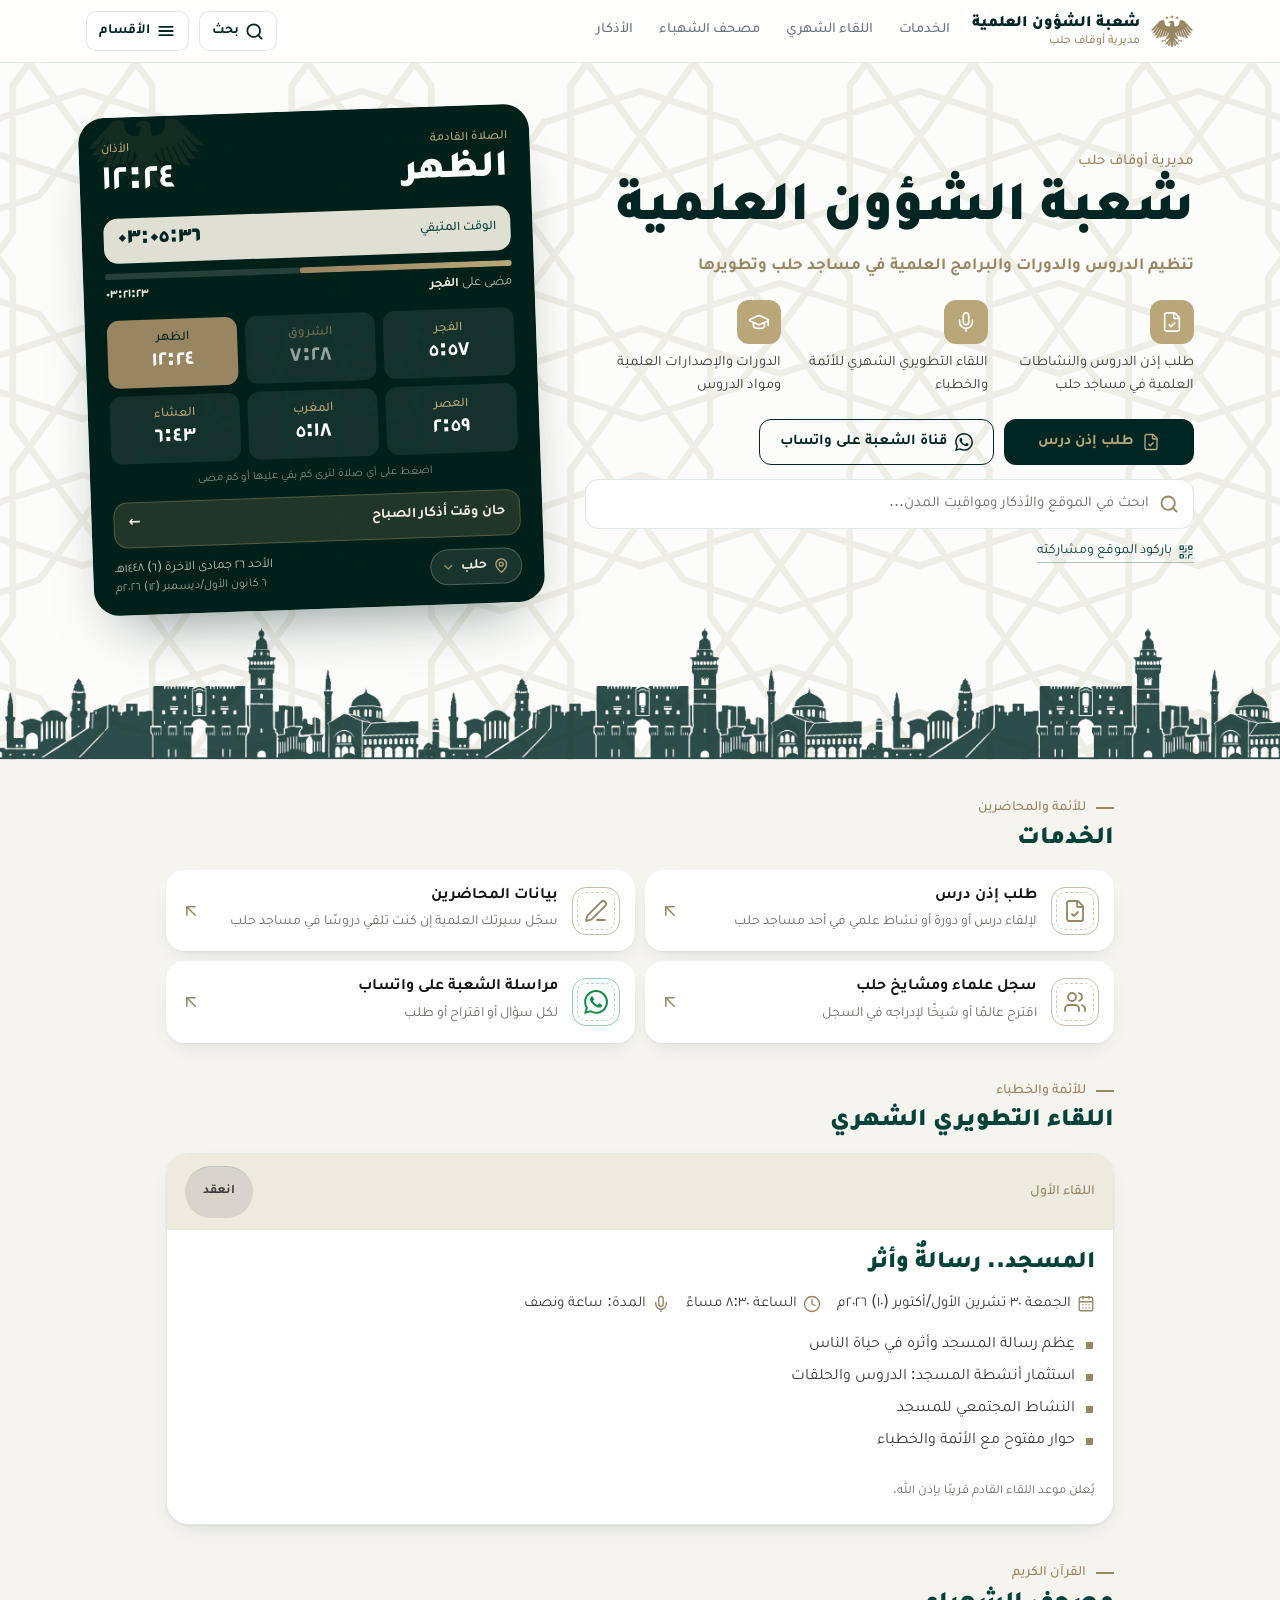
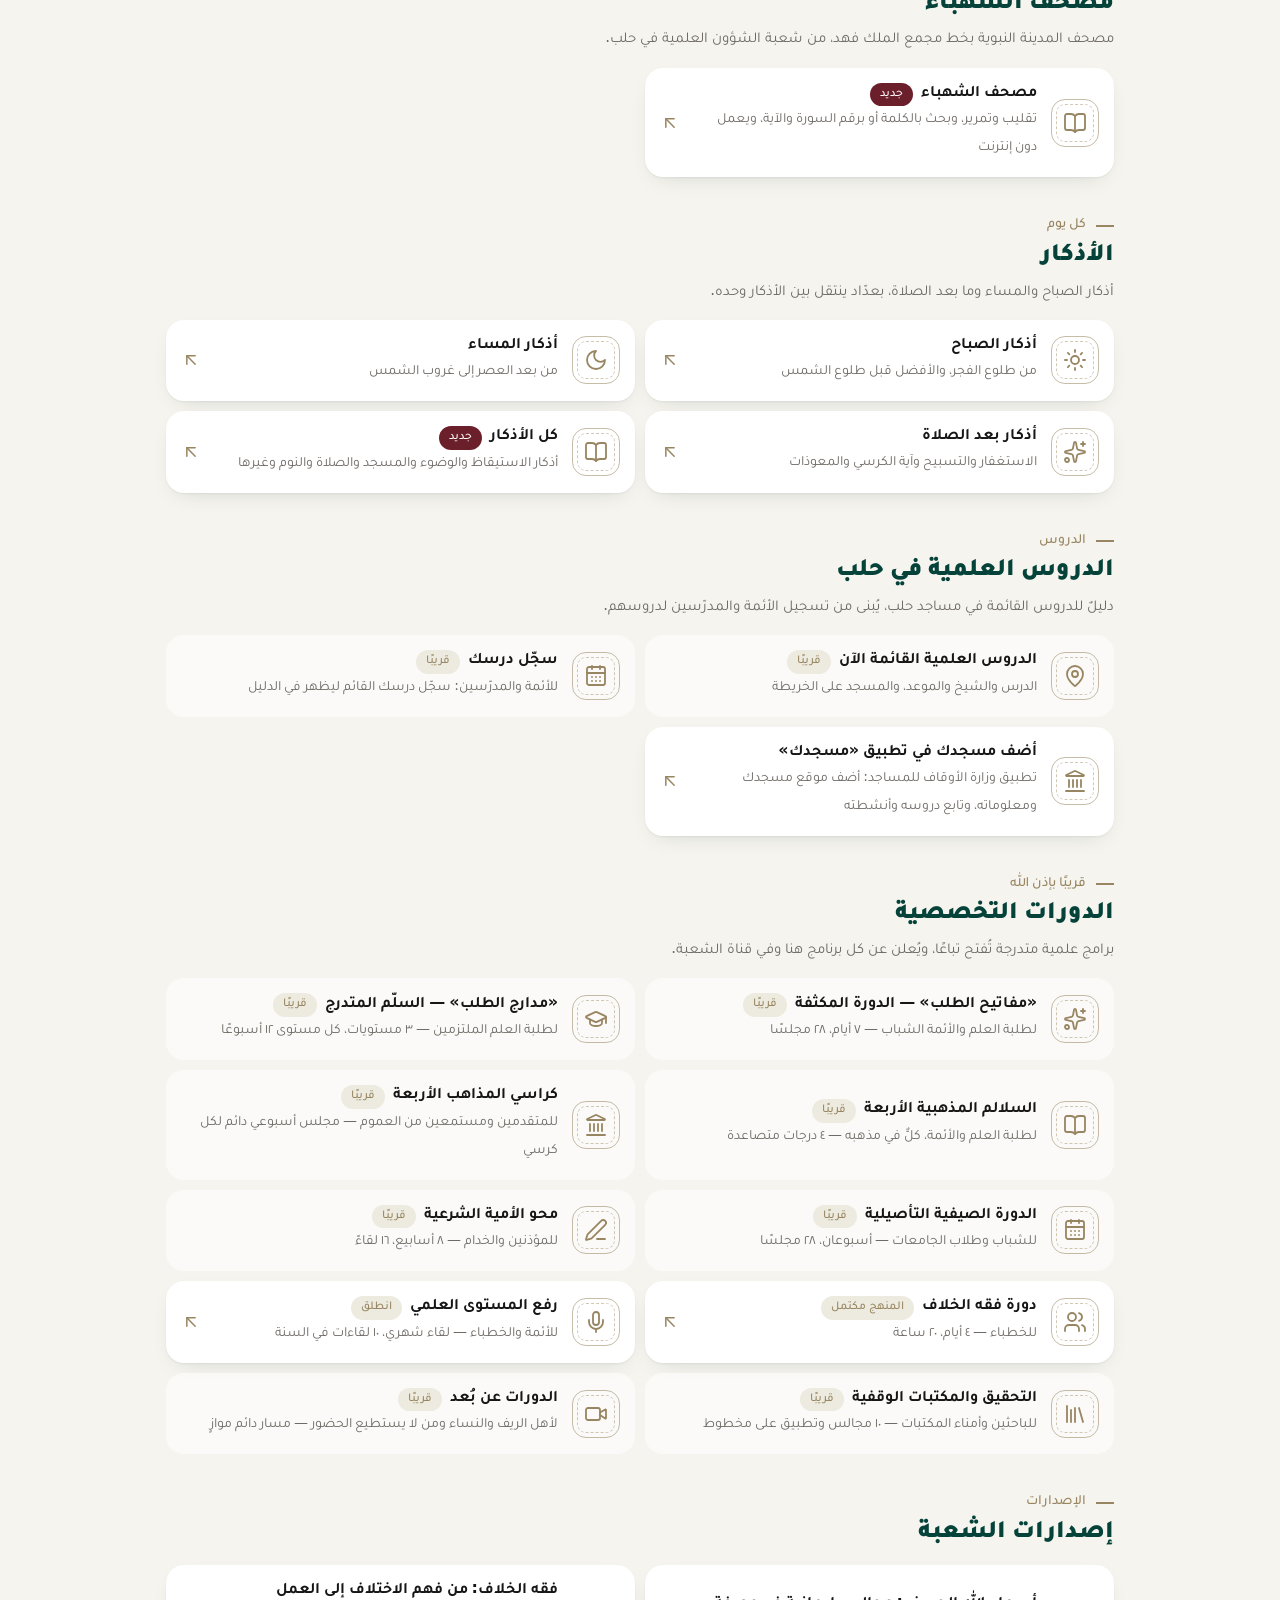
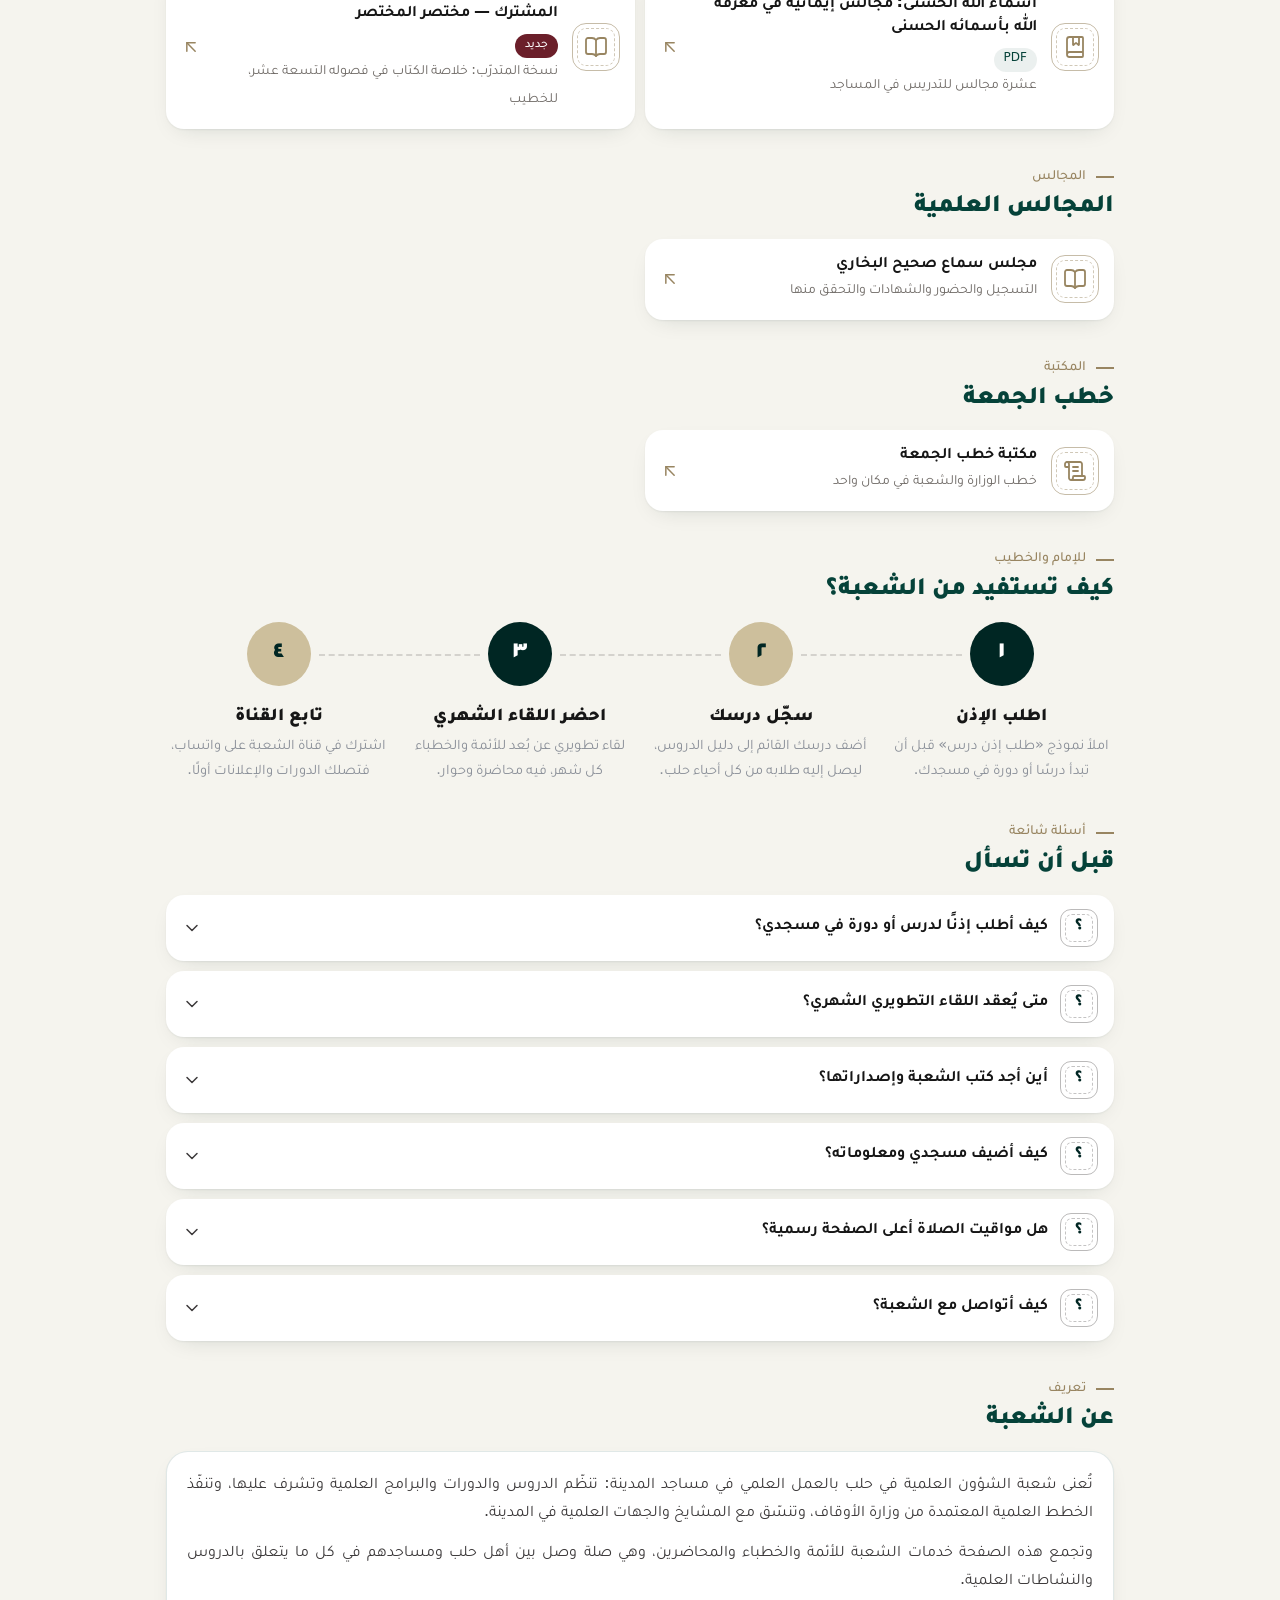
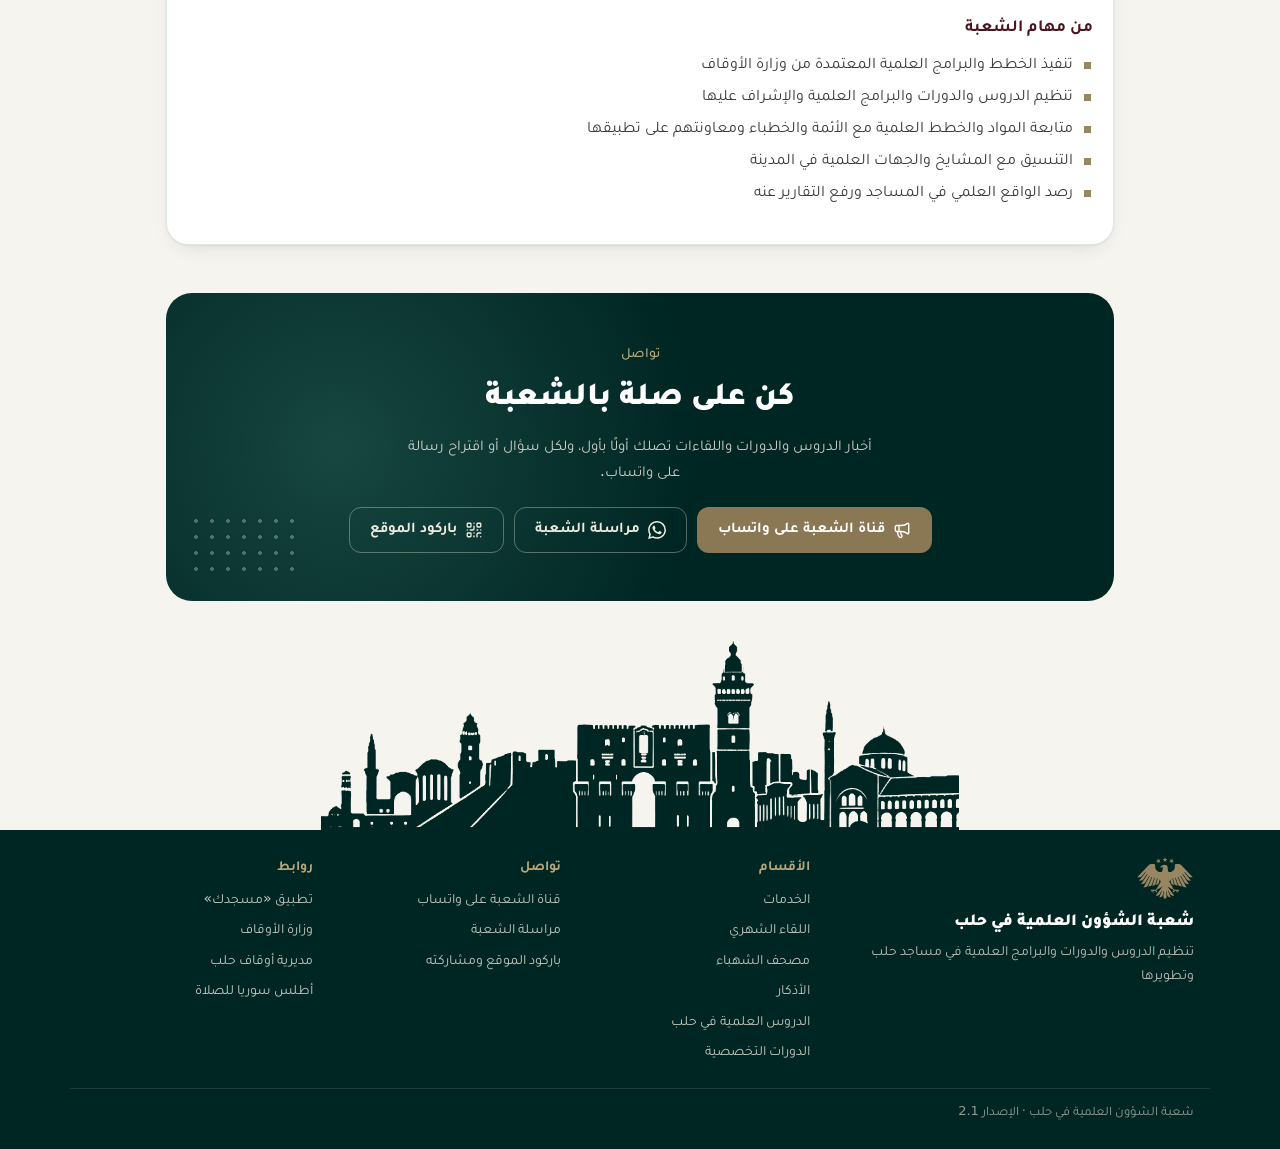
==== index.html @ cbc8144d "Add files via upload" ====
<!doctype html>
<html lang="ar" dir="rtl">
<head>
  <meta charset="utf-8">
  <meta name="viewport" content="width=device-width, initial-scale=1, viewport-fit=cover">
  <title>شعبة الشؤون العلمية في حلب</title>
  <meta name="description" content="موقع شعبة الشؤون العلمية في حلب: خدمات الأئمة والخطباء، واللقاء التطويري الشهري، والدروس العلمية في مساجد حلب، والدورات والإصدارات، ومواقيت الصلاة.">
  <meta name="theme-color" content="#002623">

  <!-- المعاينة عند مشاركة الرابط في واتساب وفيسبوك
       إن اخترت في Vercel اسمًا غير elmi-halab فغيّر الرابطين التاليين -->
  <meta property="og:type" content="website">
  <meta property="og:locale" content="ar_AR">
  <meta property="og:title" content="شعبة الشؤون العلمية في حلب">
  <meta property="og:description" content="خدمات الأئمة والخطباء، واللقاء التطويري الشهري، والدروس والدورات العلمية، ومواقيت الصلاة.">
  <meta property="og:url" content="https://elmi-halab.vercel.app/">
  <meta property="og:image" content="https://elmi-halab.vercel.app/images/og.png">
  <meta property="og:image:width" content="1200">
  <meta property="og:image:height" content="630">
  <meta name="twitter:card" content="summary_large_image">

  <link rel="icon" href="favicon.ico" sizes="any">
  <link rel="icon" href="images/favicon.svg" type="image/svg+xml">
  <link rel="apple-touch-icon" href="images/apple-touch-icon.png">
  <link rel="manifest" href="manifest.webmanifest">
  <link rel="stylesheet" href="style.css?v=2.1">
</head>
<body>

  <!-- الشريط العلوي الثابت -->
  <nav class="topbar" id="topbar" aria-label="التنقل">
    <div class="wrap topbar-in">
      <a class="brand" href="#top" aria-label="أعلى الصفحة">
        <img src="images/eagle.svg" alt="" width="40" height="30">
        <span><b id="brandTitle">شعبة الشؤون العلمية</b><small id="brandOrg">مديرية أوقاف حلب</small></span>
      </a>
      <div class="tb-links" id="tbLinks"></div>
      <button class="tb-next" id="tbNext" type="button" hidden aria-label="مواقيت الصلاة"></button>
      <button class="tb-menu tb-search" type="button" data-search aria-label="البحث في الموقع">
        <svg class="ic" width="19" height="19" viewBox="0 0 24 24" fill="none" stroke="currentColor" stroke-width="2.2" stroke-linecap="round" stroke-linejoin="round" aria-hidden="true"><path d="M11 19a8 8 0 1 0 0-16 8 8 0 0 0 0 16Z"/><path d="m21 21-4.3-4.3"/></svg>
        <span>بحث</span>
      </button>
      <button class="tb-menu" id="menuBtn" type="button" aria-haspopup="dialog">
        <svg class="ic" width="20" height="20" viewBox="0 0 24 24" fill="none" stroke="currentColor" stroke-width="2.2" stroke-linecap="round" aria-hidden="true"><path d="M4 7h16M4 12h16M4 17h16"/></svg>
        <span>الأقسام</span>
      </button>
    </div>
  </nav>

  <header class="hero" id="top">
    <div class="wrap hero-grid">
      <div class="hero-text">
        <span class="kicker" id="orgName">مديرية أوقاف حلب</span>
        <h1 id="siteTitle">شعبة الشؤون العلمية</h1>
        <p class="tagline" id="tagline">تنظيم الدروس والدورات والبرامج العلمية في مساجد حلب وتطويرها</p>
        <ul class="hero-feats" id="heroPoints"></ul>
        <div class="hero-actions">
          <a class="btn btn-dark" id="ctaBtn" href="#sectionsTop"></a>
          <a class="btn btn-line" id="waBtn" href="https://www.whatsapp.com/channel/0029Vb7F8jREKyZPQP4L4A2y" target="_blank" rel="noopener"></a>
        </div>
        <button class="srch-trigger" type="button" data-search><svg width="20" height="20" viewBox="0 0 24 24" fill="none" stroke="currentColor" stroke-width="2.2" stroke-linecap="round" stroke-linejoin="round" aria-hidden="true"><path d="M11 19a8 8 0 1 0 0-16 8 8 0 0 0 0 16Z"/><path d="m21 21-4.3-4.3"/></svg><span>ابحث في الموقع والأذكار ومواقيت المدن…</span></button>
        <button class="hero-share" id="shareBtn" type="button"></button>
      </div>

      <!-- بطاقة مواقيت الصلاة: تُملأ من prayer.js -->
      <div class="hero-side">
        <div class="pcard" id="pbar" role="region" aria-label="مواقيت الصلاة">
          <img class="pc-mark" src="images/eagle.svg" alt="" width="120" height="91" aria-hidden="true">
          <div class="pc-head">
            <div class="pc-next"><small>الصلاة القادمة</small><b id="pNextName">—</b></div>
            <div class="pc-time"><small>الأذان</small><b id="pNextTime">–</b></div>
          </div>
          <div class="pc-left"><small>الوقت المتبقي</small><b id="pLeft" class="num">–</b></div>
          <div class="pc-prog" aria-hidden="true"><span id="pProg"></span></div>
          <div class="pc-since" id="pSinceRow"><span id="pSinceLabel">مضى على <b>—</b></span><b id="pSince" class="num">–</b></div>
          <div class="pbar-times" id="pTimes">
            <div class="pt"><small>الفجر</small><b>–</b></div><div class="pt sun"><small>الشروق</small><b>–</b></div><div class="pt"><small>الظهر</small><b>–</b></div><div class="pt"><small>العصر</small><b>–</b></div><div class="pt"><small>المغرب</small><b>–</b></div><div class="pt"><small>العشاء</small><b>–</b></div>
          </div>
          <p class="pc-hint">اضغط على أي صلاة لترى كم بقي عليها أو كم مضى</p>
          <a class="pc-adhkar" id="pAdhkar" href="adhkar.html"><span id="pAdhkarText">الأذكار</span><span aria-hidden="true">←</span></a>
          <div class="pc-foot">
            <button class="pbar-city" id="pCity" type="button" aria-haspopup="dialog" title="تغيير المدينة">
              <svg class="ic" width="16" height="16" viewBox="0 0 24 24" fill="none" stroke="currentColor" stroke-width="2" stroke-linecap="round" stroke-linejoin="round" aria-hidden="true"><path d="M20 10c0 4.993-5.539 10.193-7.399 11.799a1 1 0 0 1-1.202 0C9.539 20.193 4 14.993 4 10a8 8 0 0 1 16 0"/><circle cx="12" cy="10" r="3"/></svg>
              <b id="pCityName">حلب</b>
              <svg class="ic chev" width="14" height="14" viewBox="0 0 24 24" fill="none" stroke="currentColor" stroke-width="2.4" stroke-linecap="round" stroke-linejoin="round" aria-hidden="true"><path d="m6 9 6 6 6-6"/></svg>
            </button>
            <span class="pbar-date" id="pDate"></span>
          </div>
        </div>
      </div>
    </div>
    <div class="hero-sky" aria-hidden="true"></div>
  </header>

  <main>
    <div class="wrap">
      <!-- القسم الأول في الترتيب (الخدمات) يظهر هنا قبل اللقاء الشهري -->
      <div id="sectionsTop"></div>

      <section class="block" id="meeting" aria-labelledby="meetingHead">
        <div class="block-head">
          <span class="kicker">للأئمة والخطباء</span>
          <h2 id="meetingHead">اللقاء التطويري الشهري</h2>
        </div>
        <div id="meetingBox"><div class="skeleton" style="height:220px"></div></div>
      </section>

      <div id="sections">
        <div class="skeleton" style="margin-top:28px"></div>
        <div class="skeleton" style="margin-top:10px"></div>
      </div>

      <section class="block" id="steps" aria-labelledby="stepsHead" hidden>
        <div class="block-head">
          <span class="kicker">للإمام والخطيب</span>
          <h2 id="stepsHead">كيف تستفيد من الشعبة؟</h2>
        </div>
        <ol class="steps-grid" id="stepsBox"></ol>
      </section>

      <section class="block" id="faq" aria-labelledby="faqHead" hidden>
        <div class="block-head">
          <span class="kicker">أسئلة شائعة</span>
          <h2 id="faqHead">قبل أن تسأل</h2>
        </div>
        <div class="faq" id="faqBox"></div>
      </section>

      <section class="block" id="about" aria-labelledby="aboutHead">
        <div class="block-head">
          <span class="kicker">تعريف</span>
          <h2 id="aboutHead">عن الشعبة</h2>
        </div>
        <div class="about" id="aboutBox"></div>
      </section>
    </div>

    <!-- دعوة ختامية -->
    <section class="cta-band" aria-labelledby="ctaHead">
      <div class="wrap">
        <div class="cta-card">
          <span class="kicker">تواصل</span>
          <h2 id="ctaHead">كن على صلة بالشعبة</h2>
          <p>أخبار الدروس والدورات واللقاءات تصلك أولًا بأول، ولكل سؤال أو اقتراح رسالة على واتساب.</p>
          <div class="cta-actions" id="ctaActions"></div>
        </div>
      </div>
    </section>
  </main>

  <footer class="foot">
    <div class="foot-sky" aria-hidden="true"></div>
    <div class="foot-in">
      <div class="wrap foot-grid">
        <div class="foot-brand">
          <img src="images/eagle.svg" alt="" width="58" height="44">
          <b>شعبة الشؤون العلمية في حلب</b>
          <p id="footTag">تنظيم الدروس والدورات والبرامج العلمية في مساجد حلب وتطويرها</p>
        </div>
        <div class="foot-col"><h3>الأقسام</h3><ul id="footSections"></ul></div>
        <div class="foot-col"><h3>تواصل</h3><ul id="footContact"></ul></div>
        <div class="foot-col"><h3>روابط</h3><ul id="footLinks"></ul></div>
      </div>
      <div class="wrap foot-bottom"><span>شعبة الشؤون العلمية في حلب</span> · <span id="ver">الإصدار 1.3</span></div>
    </div>
  </footer>

  <!-- قائمة الأقسام -->
  <dialog class="sheet menu-sheet" id="menuSheet" aria-labelledby="menuHead">
    <div class="sheet-in">
      <h3 id="menuHead">أقسام الموقع</h3>
      <nav class="menu-list" id="menuList"></nav>
      <div class="sheet-actions">
        <button class="btn btn-outline" type="button" data-search>بحث</button>
        <button class="btn btn-forest" id="menuShare" type="button">باركود ومشاركة</button>
        <button class="btn btn-outline" id="menuClose" type="button">إغلاق</button>
      </div>
    </div>
  </dialog>

  <dialog class="sheet" id="shareSheet">
    <div class="sheet-in">
      <h3 id="shareHead">شارك الموقع</h3>
      <p id="shareNote">امسح الباركود بكاميرا الهاتف، أو انسخ الرابط</p>
      <div class="seg" id="qrSeg" hidden>
        <button type="button" data-k="site" class="on" aria-pressed="true">باركود الموقع</button>
        <button type="button" data-k="wa" aria-pressed="false">واتساب الشعبة</button>
      </div>
      <div class="qr-box" id="qrBox"></div>
      <div class="url-line" id="urlLine"></div>
      <div class="sheet-actions">
        <button class="btn btn-forest" id="copyBtn" type="button">نسخ الرابط</button>
        <button class="btn btn-outline" id="closeShare" type="button">إغلاق</button>
      </div>
    </div>
  </dialog>
  <dialog class="sheet city-sheet" id="citySheet" aria-labelledby="cityHead">
    <div class="sheet-in">
      <h3 id="cityHead">اختر مدينتك</h3>
      <p>مواقيت تقويم وزارة الأوقاف لكل مناطق سورية</p>
      <input class="inp" id="citySearch" type="search" placeholder="ابحث: منبج، عفرين، دمشق…" autocomplete="off" aria-label="ابحث عن مدينة">
      <div class="city-list" id="cityList"></div>
      <a class="atlas-link" id="masjidakLink" href="https://masjidak.mow.gov.sy/ar" target="_blank" rel="noopener">مواقيت الصلاة وخريطة المساجد ودروسها في تطبيق <b>«مسجدك»</b> من وزارة الأوقاف</a>
      <div class="sheet-actions"><button class="btn btn-outline" id="cityClose" type="button">إغلاق</button></div>
    </div>
  </dialog>
  <div class="toast" id="toast" role="status" aria-live="polite"></div>

  <script src="config.js?v=2.1"></script>
  <script src="content.js?v=2.1"></script>
  <script src="icons.js?v=2.1"></script>
  <script src="vendor/qrcode.js"></script>
  <script src="app.js?v=2.1"></script>
  <script src="prayer.js?v=2.1"></script>
  <script src="search.js?v=2.1"></script>
</body>
</html>
---- style.css ----
/* ============================================================
   شعبة الشؤون العلمية في حلب
   ملف التنسيق المشترك بين الصفحة الرئيسية ولوحة الإدارة
   ============================================================ */

/* ---------- الخطوط ----------
   الخط المعتمد: قمرة. ضع ملفاته في مجلد fonts بهذه الأسماء نفسها.
   وإن لم تُوجد يعمل الموقع تلقائيًا بخط «تجوّل» الاحتياطي الموجود معه. */
@font-face { font-family: 'Qomra'; font-weight: 400; font-display: swap;
  src: local('itf Qomra Arabic'), url('fonts/ITFQOMRAARABIC-REGULAR.TTF') format('truetype'); }
@font-face { font-family: 'Qomra'; font-weight: 500; font-display: swap;
  src: local('itf Qomra Arabic Med'), url('fonts/ITFQOMRAARABIC-MEDIUM.TTF') format('truetype'); }
@font-face { font-family: 'Qomra'; font-weight: 700; font-display: swap;
  src: local('itf Qomra Arabic Bold'), url('fonts/ITFQOMRAARABIC-BOLD.TTF') format('truetype'); }
@font-face { font-family: 'Qomra'; font-weight: 900; font-display: swap;
  src: local('itf Qomra Arabic Black'), url('fonts/ITFQOMRAARABIC-BLACK.TTF') format('truetype'); }

@font-face { font-family: 'TajawalLocal'; font-weight: 400; font-display: swap; src: url('fonts/tajawal-arabic-400-normal.woff2') format('woff2'); }
@font-face { font-family: 'TajawalLocal'; font-weight: 500; font-display: swap; src: url('fonts/tajawal-arabic-500-normal.woff2') format('woff2'); }
@font-face { font-family: 'TajawalLocal'; font-weight: 700; font-display: swap; src: url('fonts/tajawal-arabic-700-normal.woff2') format('woff2'); }
@font-face { font-family: 'TajawalLocal'; font-weight: 900; font-display: swap; src: url('fonts/tajawal-arabic-900-normal.woff2') format('woff2'); }
/* خط نصوص الأذكار: نسخي يضبط التشكيل على «لا» والتنوين ضبطًا صحيحًا */
@font-face { font-family: 'AdhkarFont'; font-weight: 400; font-display: swap; src: url('fonts/noto-naskh-arabic-400-normal.woff2') format('woff2');
  unicode-range: U+0600-06FF, U+0750-077F, U+0870-088E, U+0890-0891, U+0897-08E1, U+08E3-08FF, U+200C-200E, U+2010-2011, U+204F, U+2E41, U+FB50-FDFF, U+FE70-FE74, U+FE76-FEFC; }

/* ---------- الألوان المعتمدة ---------- */
:root {
  --forest-900: #002623;
  --forest-700: #054239;
  --forest-500: #428177;
  --gold-700: #988561;
  --gold-500: #b9a779;
  --cream: #edebe0;
  --ink: #161616;
  --text: #3d3a3b;
  --umber-700: #4a151e;
  --umber-500: #6b1f2a;
  --white: #ffffff;

  --bg: #f5f4ee;
  --card: #ffffff;
  --line: rgba(5, 66, 57, 0.12);
  --muted: #6f6a66;
  --shadow: 0 1px 2px rgba(0, 38, 35, .06), 0 8px 24px -12px rgba(0, 38, 35, .18);

  --font: 'Qomra', 'TajawalLocal', system-ui, sans-serif;
  --radius: 18px;
  --wrap: 760px;
}

* { box-sizing: border-box; }
html { scroll-behavior: smooth; -webkit-text-size-adjust: 100%; }
body {
  margin: 0;
  background: var(--bg);
  color: var(--text);
  font-family: var(--font);
  font-size: 16px;
  line-height: 1.75;
  direction: rtl;
  overflow-x: hidden;
}
a { color: inherit; text-decoration: none; }
button, input, select, textarea { font-family: inherit; font-size: inherit; color: inherit; }
img, svg { display: block; }
.ic { flex: none; }
.wrap { width: 100%; max-width: var(--wrap); margin: 0 auto; padding: 0 16px; }
.sr { position: absolute; width: 1px; height: 1px; overflow: hidden; clip: rect(0 0 0 0); white-space: nowrap; }
:focus-visible { outline: 3px solid var(--gold-500); outline-offset: 2px; border-radius: 6px; }

/* ---------- الأزرار ---------- */
.btn {
  display: inline-flex; align-items: center; justify-content: center; gap: 8px;
  min-height: 46px; padding: 10px 20px;
  border-radius: 999px; border: 1.5px solid transparent;
  font-weight: 700; font-size: 15px; line-height: 1.2;
  cursor: pointer; transition: transform .15s ease, background .2s ease, border-color .2s ease;
  white-space: nowrap;
}
.btn:active { transform: scale(.97); }
.btn-gold { background: var(--gold-700); color: var(--white); }
.btn-gold:hover { background: #8a7855; }
.btn-forest { background: var(--forest-700); color: var(--white); }
.btn-forest:hover { background: var(--forest-900); }
.btn-ghost-light { border-color: rgba(237, 235, 224, .35); color: var(--cream); background: transparent; }
.btn-ghost-light:hover { border-color: var(--gold-500); color: var(--white); }
.btn-outline { border-color: var(--gold-700); color: var(--gold-700); background: transparent; }
.btn-outline:hover { background: rgba(152, 133, 97, .08); }
.btn[disabled], .btn.is-disabled { background: var(--cream); color: var(--muted); border-color: transparent; cursor: not-allowed; transform: none; }

/* ---------- رأس الصفحة ---------- */
.hero {
  position: relative; overflow: hidden;
  background: var(--forest-900); color: var(--white);
  padding: 0 0 40px; text-align: center;
}
.hero-main { padding-top: 30px; }
.hero::before, .hero::after { content: ''; position: absolute; border-radius: 50%; pointer-events: none; }
.hero::before { width: 340px; height: 340px; top: -150px; left: -120px; background: rgba(66, 129, 119, .22); }
.hero::after { width: 280px; height: 280px; bottom: -150px; right: -90px; background: rgba(152, 133, 97, .16); }
.hero .wrap { position: relative; z-index: 1; }
.hero-logo { width: 112px; height: auto; margin: 0 auto 18px; }
.kicker {
  display: inline-block; font-weight: 500; font-size: 14px; letter-spacing: 0;
  color: var(--gold-500);
}
.hero h1 { margin: 4px 0 8px; font-weight: 900; font-size: clamp(30px, 8vw, 42px); line-height: 1.25; color: var(--white); }
.hero .tagline { margin: 0 auto 24px; max-width: 30em; color: rgba(237, 235, 224, .82); font-size: 16px; }
.hero-actions { display: flex; flex-wrap: wrap; gap: 10px; justify-content: center; }
.gold-rule { width: 56px; height: 2px; background: var(--gold-700); margin: 0 auto 18px; border: 0; }

/* ---------- شريط مواقيت الصلاة ---------- */
.pbar {
  position: relative; z-index: 2; text-align: right;
  background: rgba(0, 0, 0, .2); border-bottom: 1px solid rgba(185, 167, 121, .2);
  padding: 10px 0 12px;
}
.pbar.failed { display: none; }
.pbar-top { display: flex; align-items: center; justify-content: space-between; gap: 10px; margin-bottom: 8px; }
.pbar-city {
  display: inline-flex; align-items: center; gap: 6px; min-height: 36px; padding: 4px 12px 4px 10px;
  border-radius: 999px; border: 1px solid rgba(237, 235, 224, .25); background: rgba(237, 235, 224, .07);
  color: var(--cream); font-size: 14px; cursor: pointer; transition: border-color .2s ease, background .2s ease;
}
.pbar-city b { font-weight: 700; }
.pbar-city .ic { color: var(--gold-500); }
.pbar-city .chev { opacity: .8; }
.pbar-city:hover { border-color: var(--gold-500); background: rgba(237, 235, 224, .12); }
.pbar-date { font-size: 13px; color: rgba(237, 235, 224, .78); text-align: left; line-height: 1.4; }
.pbar-times { display: grid; grid-template-columns: repeat(6, minmax(0, 1fr)); gap: 4px; }
.pt { text-align: center; border-radius: 12px; padding: 5px 2px 6px; transition: background .3s ease; }
.pt small { display: block; font-size: 12px; font-weight: 500; line-height: 1.5; color: var(--gold-500); white-space: nowrap; }
.pt b { display: block; font-size: 17px; font-weight: 700; line-height: 1.3; color: var(--white); font-variant-numeric: tabular-nums; }
.pt i { display: block; font-style: normal; font-size: 11px; line-height: 1.5; color: var(--white); white-space: nowrap; }
.pt.sun small, .pt.sun b { opacity: .55; }
.pt.next { background: var(--gold-700); box-shadow: 0 6px 18px -8px rgba(0, 0, 0, .5); }
.pt.next small { color: var(--forest-900); }
@media (min-width: 560px) {
  .pt b { font-size: 20px; }
  .pt small { font-size: 13px; }
  .pbar-times { gap: 8px; }
}

/* قائمة المدن */
dialog.city-sheet .sheet-in { padding-bottom: 18px; }
.city-sheet .inp { width: 100%; }
.city-list {
  max-height: min(52vh, 420px); overflow-y: auto; margin: 10px 0 12px; text-align: right;
  border: 1px solid var(--line); border-radius: 14px; background: var(--white);
}
.city-list h4 {
  position: sticky; top: 0; z-index: 1; margin: 0; padding: 6px 14px;
  background: var(--cream); color: var(--gold-700); font-size: 13px; font-weight: 700;
}
.city-opt {
  display: flex; width: 100%; align-items: center; justify-content: space-between; gap: 8px;
  min-height: 44px; padding: 8px 14px; border: 0; border-top: 1px solid var(--line);
  background: none; text-align: right; font-size: 15px; color: var(--ink); cursor: pointer;
}
.city-list h4 + .city-opt { border-top: 0; }
.city-opt:hover { background: rgba(5, 66, 57, .04); }
.city-opt.on { color: var(--forest-700); font-weight: 700; background: rgba(5, 66, 57, .06); }
.city-empty { padding: 18px; text-align: center; color: var(--muted); font-size: 14px; }
.atlas-link { display: block; margin: 0 0 12px; font-size: 13px; line-height: 1.6; color: var(--forest-700); }
.atlas-link b { color: var(--gold-700); }
.atlas-link:hover { text-decoration: underline; }

/* ---------- شريط الأقسام ---------- */
.chips {
  position: sticky; top: 0; z-index: 20;
  background: rgba(245, 244, 238, .94); backdrop-filter: blur(8px); -webkit-backdrop-filter: blur(8px);
  border-bottom: 1px solid var(--line);
}
.chips-row { display: flex; gap: 8px; overflow-x: auto; padding: 10px 16px; scrollbar-width: none; max-width: var(--wrap); margin: 0 auto; }
.chips-row::-webkit-scrollbar { display: none; }
.chip {
  flex: none; padding: 6px 14px; border-radius: 999px;
  background: var(--white); border: 1px solid var(--line);
  font-size: 14px; font-weight: 500; color: var(--forest-700); white-space: nowrap;
}
.chip:hover, .chip.on { background: var(--forest-700); color: var(--white); border-color: var(--forest-700); }

/* ---------- الأقسام ---------- */
main { padding: 8px 0 40px; }
.block { padding: 28px 0 8px; scroll-margin-top: 64px; }
.block-head { margin-bottom: 14px; }
.block-head .kicker { display: flex; align-items: center; gap: 10px; color: var(--gold-700); }
.block-head .kicker::before { content: ''; width: 18px; height: 2px; background: var(--gold-700); }
.block-head h2 { margin: 2px 0 0; font-weight: 900; font-size: 25px; line-height: 1.35; color: var(--forest-700); }
.block-head p { margin: 6px 0 0; color: var(--muted); font-size: 15px; }

.items { display: grid; grid-template-columns: 1fr; gap: 10px; }
@media (min-width: 720px) { .items { grid-template-columns: 1fr 1fr; } }

.item {
  display: flex; align-items: center; gap: 14px;
  padding: 14px; min-height: 76px;
  background: var(--card); border: 1px solid var(--line); border-radius: var(--radius);
  box-shadow: var(--shadow);
  transition: transform .15s ease, border-color .2s ease;
}
a.item:hover { border-color: var(--gold-500); transform: translateY(-2px); }
a.item:active { transform: scale(.99); }
.item-ic {
  width: 48px; height: 48px; border-radius: 14px; flex: none;
  display: grid; place-items: center;
  background: var(--cream); color: var(--forest-700);
}
.item-ic.wa { background: #e3f3ea; color: #128c4a; }
.item-ic.fb { background: #e7edf8; color: #1b4fa0; }
.item-body { flex: 1; min-width: 0; }
.item-title { display: flex; align-items: center; gap: 8px; flex-wrap: wrap; font-weight: 700; font-size: 16px; color: var(--ink); line-height: 1.45; }
.item-desc { margin-top: 2px; font-size: 14px; color: var(--muted); line-height: 1.6; }
.item-go { color: var(--gold-700); flex: none; }
.item.is-soon { box-shadow: none; background: rgba(255, 255, 255, .6); }
.item.is-soon .item-ic { background: rgba(237, 235, 224, .7); color: var(--gold-700); }
.badge {
  display: inline-block; padding: 1px 10px; border-radius: 999px;
  background: var(--cream); color: var(--gold-700);
  font-size: 12px; font-weight: 500; line-height: 1.8;
}
.badge.new { background: var(--umber-500); color: var(--white); }
.badge.file { background: rgba(5, 66, 57, .08); color: var(--forest-700); }

/* ---------- بطاقة اللقاء الشهري ---------- */
.meet {
  background: var(--card); border: 1px solid var(--line); border-radius: 22px;
  box-shadow: var(--shadow); overflow: hidden;
}
.meet-top {
  display: flex; align-items: center; justify-content: space-between; gap: 10px; flex-wrap: wrap;
  background: var(--cream); padding: 12px 18px;
}
.meet-top .kicker { color: var(--gold-700); font-size: 14px; }
.status { padding: 2px 12px; border-radius: 999px; font-size: 13px; font-weight: 700; background: var(--forest-700); color: var(--white); }
.status.today { background: var(--umber-500); }
.status.past { background: rgba(61, 58, 59, .12); color: var(--text); }
.meet-body { padding: 18px 18px 20px; }
.meet h3 { margin: 0 0 10px; font-weight: 900; font-size: 24px; line-height: 1.4; color: var(--forest-700); }
.meet-meta { display: flex; flex-wrap: wrap; gap: 8px 16px; margin-bottom: 14px; color: var(--text); font-size: 15px; }
.meet-meta span { display: inline-flex; align-items: center; gap: 6px; }
.meet-meta .ic { color: var(--gold-700); }
.sq-list { list-style: none; margin: 0 0 16px; padding: 0; }
.sq-list li { position: relative; padding-right: 20px; margin: 4px 0; }
.sq-list li::before { content: ''; position: absolute; right: 2px; top: .66em; width: 7px; height: 7px; background: var(--gold-700); }
.people { display: grid; gap: 10px; margin-bottom: 18px; }
@media (min-width: 560px) { .people { grid-template-columns: 1fr 1fr; } }
.person { background: var(--bg); border-radius: 14px; padding: 10px 14px; }
.person b { display: block; font-weight: 500; font-size: 13px; color: var(--gold-700); }
.person span { font-weight: 700; color: var(--ink); white-space: pre-line; }
.meet-actions { display: flex; flex-wrap: wrap; gap: 10px; }
.meet-actions .btn { flex: 1 1 200px; }
.meet-note { margin: 10px 0 0; font-size: 13px; color: var(--muted); }

details.archive { margin-top: 12px; background: var(--card); border: 1px solid var(--line); border-radius: var(--radius); }
details.archive summary {
  list-style: none; cursor: pointer; padding: 14px 18px;
  display: flex; align-items: center; justify-content: space-between;
  font-weight: 700; color: var(--forest-700);
}
details.archive summary::-webkit-details-marker { display: none; }
details.archive[open] summary .ic { transform: rotate(180deg); }
.past { border-top: 1px solid var(--line); padding: 14px 18px; }
.past h4 { margin: 0; font-size: 16px; font-weight: 700; color: var(--ink); }
.past .when { font-size: 13px; color: var(--muted); }
.past p { margin: 6px 0 0; font-size: 14px; white-space: pre-line; }
.past .links { display: flex; flex-wrap: wrap; gap: 8px; margin-top: 8px; }
.past .links a { font-size: 14px; font-weight: 700; color: var(--gold-700); display: inline-flex; align-items: center; gap: 4px; }

/* ---------- عن الشعبة ---------- */
.about { background: var(--card); border: 1px solid var(--line); border-radius: 22px; padding: 20px; box-shadow: var(--shadow); }
.about p { margin: 0 0 12px; text-align: justify; }
.about h3 { margin: 18px 0 8px; font-size: 17px; font-weight: 700; color: var(--umber-700); }
.contact-row { display: flex; flex-wrap: wrap; gap: 10px; margin-top: 8px; }

[hidden] { display: none !important; }

/* ---------- الشريط العلوي الثابت ---------- */
.topbar {
  position: sticky; top: 0; z-index: 30;
  background: rgba(255, 255, 255, .93); backdrop-filter: blur(12px); -webkit-backdrop-filter: blur(12px);
  border-bottom: 1px solid var(--line);
  transition: box-shadow .25s ease;
}
.topbar.scrolled { box-shadow: 0 10px 30px -18px rgba(0, 38, 35, .45); }
.topbar-in { display: flex; align-items: center; gap: 10px; min-height: 62px; }
.brand { display: flex; align-items: center; gap: 10px; color: var(--forest-900); min-width: 0; margin-left: auto; flex: none; }
.brand img { width: 44px; height: auto; flex: none; }
.brand span { display: flex; flex-direction: column; line-height: 1.25; min-width: 0; }
.brand b { font-weight: 900; font-size: 16px; white-space: nowrap; }
.brand small { font-size: 12px; font-weight: 500; color: var(--gold-700); white-space: nowrap; }
.tb-links { display: none; gap: 2px; margin-left: auto; }
.tb-links a { padding: 6px 12px; border-radius: 10px; font-size: 14.5px; font-weight: 500; color: #6b7280; white-space: nowrap; }
.tb-links a:hover { color: var(--forest-900); background: rgba(0, 38, 35, .04); }
.tb-next {
  display: inline-flex; align-items: baseline; gap: 6px; flex: none;
  padding: 6px 12px; border-radius: 10px; border: 0; cursor: pointer;
  background: var(--forest-900); color: var(--white); font-size: 14px;
  animation: tbIn .3s ease;
}
.tb-next small { font-size: 12px; font-weight: 500; color: var(--gold-500); }
.tb-next b { font-weight: 700; font-variant-numeric: tabular-nums; }
@keyframes tbIn { from { opacity: 0; transform: translateY(-4px); } }
.tb-menu {
  display: inline-flex; align-items: center; gap: 6px; flex: none; min-height: 40px; padding: 6px 12px;
  border-radius: 10px; border: 1px solid var(--line); background: var(--white);
  color: var(--forest-900); font-size: 14px; font-weight: 700; cursor: pointer;
}
.tb-menu:hover { border-color: var(--gold-500); }
@media (max-width: 400px) { .tb-menu span { display: none; } .tb-menu { padding: 6px 9px; } .brand b { font-size: 15px; } }
@media (min-width: 900px) { .tb-links { display: flex; } .brand { margin-left: 0; } }

/* قائمة الأقسام */
.menu-list { display: grid; gap: 6px; margin: 6px 0 14px; text-align: right; }
.menu-list a {
  display: flex; align-items: center; justify-content: space-between; gap: 10px;
  min-height: 48px; padding: 10px 14px; border-radius: 14px;
  background: var(--bg); color: var(--forest-700); font-weight: 700;
}
.menu-list a .ic { color: var(--gold-700); }
.menu-list a:hover { background: var(--cream); }

/* ---------- رأس الصفحة (الإصدار ١.٣) ---------- */
.hero {
  position: relative; overflow: hidden; text-align: right;
  padding: 0 0 clamp(96px, 18vw, 150px);
  color: var(--forest-900);
  background: #fcfcfa url('images/pattern-light.svg') center top / 279px 384px repeat;
  border-bottom: 1px solid var(--line);
}
.hero::before, .hero::after { display: none; }
.hero-sky {
  position: absolute; left: 0; right: 0; bottom: -1px; height: clamp(84px, 15vw, 132px);
  background: url('images/aleppo-skyline.png') center bottom / auto 100% repeat-x;
  opacity: .82; pointer-events: none;
}
.hero-grid { position: relative; z-index: 1; display: grid; gap: 22px; padding-top: 18px; }
.hero-side { order: -1; }
.hero .kicker { color: var(--gold-700); font-size: 15px; }
.hero h1 { margin: 2px 0 8px; font-weight: 900; font-size: clamp(34px, 9vw, 54px); line-height: 1.2; color: var(--forest-900); }
.hero .tagline { margin: 0 0 18px; max-width: 30em; color: var(--gold-700); font-size: 17px; font-weight: 700; line-height: 1.7; }
.hero-feats { list-style: none; margin: 0 0 22px; padding: 0; display: grid; grid-template-columns: repeat(3, minmax(0, 1fr)); gap: 10px; }
.hero-feats li { display: flex; flex-direction: column; align-items: flex-start; gap: 8px; font-size: 13.5px; line-height: 1.55; color: var(--text); }
.feat-ic {
  position: relative; display: grid; place-items: center; width: 44px; height: 44px; border-radius: 12px;
  background: var(--gold-500); color: var(--white);
}
.hero-actions { justify-content: flex-start; }
.hero-actions .btn { flex: 1 1 160px; }
.hero-share {
  display: inline-flex; align-items: center; gap: 6px; margin-top: 14px; padding: 0 0 2px;
  border: 0; border-bottom: 1px solid rgba(5, 66, 57, .3); background: none;
  color: var(--forest-700); font-size: 14px; cursor: pointer;
}
.hero-share:hover { color: var(--gold-700); }

/* بطاقة المواقيت */
.pcard {
  position: relative; overflow: hidden; border-radius: 26px; padding: 16px 16px 14px;
  color: var(--white);
  background: var(--forest-700) url('images/pattern-dark.webp') center / 520px auto;
  background-blend-mode: soft-light;
  box-shadow: 0 30px 60px -30px rgba(0, 38, 35, .55);
}
.pcard.failed { display: none; }
.pc-mark { position: absolute; left: -18px; top: -14px; width: 120px; opacity: .12; pointer-events: none; }
.pc-head { position: relative; display: flex; align-items: flex-end; justify-content: space-between; gap: 10px; margin-bottom: 12px; }
.pc-next small, .pc-time span { display: block; font-size: 12.5px; color: var(--gold-500); font-weight: 500; }
.pc-next b { display: block; font-size: 30px; font-weight: 900; line-height: 1.2; }
.pc-time { text-align: left; }
.pc-time b { display: block; font-size: 30px; font-weight: 700; line-height: 1.2; font-variant-numeric: tabular-nums; }
.pc-time small { display: block; font-size: 12.5px; color: var(--gold-500); font-weight: 500; }
.pc-left {
  position: relative; display: flex; align-items: center; justify-content: space-between; gap: 10px;
  margin-bottom: 10px; padding: 8px 14px; border-radius: 14px;
  background: rgba(237, 235, 224, .94); color: var(--forest-900);
}
.pc-left small { font-size: 13px; font-weight: 500; color: var(--forest-700); }
.pc-left b { font-size: 22px; font-weight: 900; font-variant-numeric: tabular-nums; line-height: 1.3; }
.pc-prog { position: relative; height: 6px; margin-bottom: 6px; border-radius: 999px; background: rgba(255, 255, 255, .14); overflow: hidden; }
.pc-prog span { display: block; height: 100%; width: 0; border-radius: inherit; background: linear-gradient(to left, var(--gold-500), var(--gold-700)); transition: width .9s linear; }
.pc-since { position: relative; display: flex; justify-content: space-between; gap: 10px; margin-bottom: 12px; font-size: 13px; color: rgba(237, 235, 224, .78); }
.pc-since b { font-weight: 700; color: var(--cream); font-variant-numeric: tabular-nums; }
.pcard .pbar-date { line-height: 1.5; text-align: left; }
.pcard .pbar-date span { display: block; }
.pcard .pbar-date .g { font-size: 12px; color: rgba(237, 235, 224, .65); }
.pcard .pbar-times { position: relative; grid-template-columns: repeat(6, minmax(0, 1fr)); gap: 5px; }
.pcard .pt { background: rgba(255, 255, 255, .08); border-radius: 12px; padding: 6px 2px 7px; }
.pcard .pt.next { background: var(--gold-700); }
.pcard .pt i { display: none; }
.pcard .pt { cursor: pointer; -webkit-tap-highlight-color: transparent; }
.pcard .pt.tapped { box-shadow: inset 0 0 0 2px var(--cream); }
.pc-since.sel { color: var(--cream); }
.pc-since.sel b { color: var(--gold-500); }
.pc-hint { position: relative; margin: 8px 0 0; text-align: center; font-size: 11.5px; color: rgba(237, 235, 224, .55); }
.pc-adhkar {
  position: relative; display: flex; align-items: center; justify-content: space-between; gap: 10px;
  margin-top: 10px; padding: 9px 14px; border-radius: 14px;
  background: rgba(152, 133, 97, .22); border: 1px solid rgba(185, 167, 121, .35);
  color: var(--cream); font-size: 14.5px; font-weight: 700;
}
.pc-adhkar:hover { background: rgba(152, 133, 97, .32); }
.pc-foot { position: relative; display: flex; align-items: center; justify-content: space-between; gap: 10px; margin-top: 12px; }
.pcard .pbar-city { background: rgba(237, 235, 224, .1); }
.pcard .pbar-date { color: rgba(237, 235, 224, .8); }
@media (max-width: 380px) { .pcard .pt b { font-size: 15px; } .pcard .pt small { font-size: 11px; } }

@media (min-width: 900px) {
  .hero-grid { grid-template-columns: 1.15fr .85fr; align-items: center; gap: 48px; padding-top: 48px; }
  .hero-side { order: 0; }
  .hero h1 { font-size: 56px; }
  .hero-feats li { font-size: 14.5px; }
  .hero-actions .btn { flex: 0 0 auto; min-width: 190px; }
  .pcard { padding: 22px 22px 18px; transform: rotate(-2deg); }
  .pcard .pbar-times { grid-template-columns: repeat(3, minmax(0, 1fr)); gap: 8px; }
  .pcard .pt { padding: 10px 4px; }
  .pcard .pt b { font-size: 22px; }
  .pc-next b, .pc-time b { font-size: 38px; }
  .pc-mark { width: 170px; }
}

/* أزرار بطابع «مسجدك» */
.btn { border-radius: 12px; }
.btn-dark { background: var(--forest-900); color: var(--gold-500); }
.btn-dark:hover { background: var(--forest-700); }
.btn-line { border-color: var(--forest-900); color: var(--forest-900); background: transparent; }
.btn-line:hover { background: rgba(0, 38, 35, .05); }

/* أيقونات البطاقات: مربع ذهبي بإطار داخلي متقطع */
.item-ic { position: relative; background: transparent; border: 1.5px solid rgba(152, 133, 97, .55); color: var(--gold-700); }
.item-ic::after { content: ''; position: absolute; inset: 4px; border: 1px dashed rgba(152, 133, 97, .45); border-radius: 9px; pointer-events: none; }
.item-ic.wa { background: transparent; border-color: rgba(18, 140, 74, .45); color: #128c4a; }
.item-ic.wa::after { border-color: rgba(18, 140, 74, .35); }
.item.is-soon .item-ic { background: transparent; }
.item { border-color: transparent; }

.block { scroll-margin-top: 76px; }
@media (min-width: 900px) {
  :root { --wrap: 980px; }
  .topbar .wrap, .hero .wrap, .foot .wrap { max-width: 1140px; }
}

/* ---------- كيف تستفيد ---------- */
.steps-grid { list-style: none; margin: 0; padding: 0; display: grid; gap: 18px; position: relative; }
.step { position: relative; display: grid; grid-template-columns: 52px 1fr; column-gap: 14px; align-items: start; }
.step-n {
  grid-row: span 2; position: relative; z-index: 1;
  display: grid; place-items: center; width: 52px; height: 52px; border-radius: 50%;
  background: var(--forest-900); color: var(--white); font-weight: 900; font-size: 20px;
}
.step:nth-child(even) .step-n { background: #cdbf9c; color: var(--forest-900); }
.step:not(:last-child)::after {
  content: ''; position: absolute; right: 25px; top: 56px; bottom: -16px;
  border-right: 2px dashed rgba(61, 58, 59, .18);
}
.step b { display: block; padding-top: 4px; font-size: 18px; font-weight: 900; color: var(--ink); }
.step p { margin: 2px 0 0; font-size: 14.5px; color: #8a8f98; line-height: 1.7; }
@media (min-width: 720px) {
  .steps-grid { grid-template-columns: repeat(4, minmax(0, 1fr)); gap: 16px; }
  .step { display: block; text-align: center; }
  .step-n { margin: 0 auto 12px; width: 64px; height: 64px; font-size: 24px; }
  .step:not(:last-child)::after { right: auto; left: calc(-50% + 36px); top: 32px; bottom: auto; width: calc(100% - 72px); border-right: 0; border-top: 2px dashed rgba(61, 58, 59, .18); }
  .step:not(:last-child)::after { left: auto; right: calc(50% + 40px); width: calc(100% - 80px + 16px); }
}

/* ---------- الأسئلة الشائعة ---------- */
.faq { display: grid; gap: 10px; }
.faq-item { background: var(--card); border-radius: 18px; box-shadow: var(--shadow); overflow: hidden; }
.faq-item summary {
  list-style: none; cursor: pointer; display: flex; align-items: center; gap: 12px;
  padding: 14px 16px; font-weight: 700; color: var(--ink); line-height: 1.55;
}
.faq-item summary::-webkit-details-marker { display: none; }
.faq-q {
  position: relative; flex: none; display: grid; place-items: center; width: 38px; height: 38px; border-radius: 11px;
  border: 1.5px solid rgba(61, 58, 59, .35); color: var(--forest-900); font-weight: 900; font-size: 16px;
}
.faq-q::after { content: ''; position: absolute; inset: 4px; border: 1px dashed rgba(61, 58, 59, .3); border-radius: 7px; }
.faq-item summary > span:nth-child(2) { flex: 1; }
.faq-item summary .ic { flex: none; color: var(--text); transition: transform .2s ease; }
.faq-item[open] summary .ic { transform: rotate(180deg); }
.faq-item p { margin: 0; padding: 0 66px 16px 18px; color: var(--muted); font-size: 15px; text-align: justify; line-height: 1.8; }

/* ---------- الدعوة الختامية ---------- */
.cta-band { margin-top: 40px; }
.cta-card {
  position: relative; overflow: hidden; border-radius: 26px; padding: 34px 22px 36px; text-align: center; color: var(--white);
  background: radial-gradient(circle at 18% 50%, rgba(66, 129, 119, .35), rgba(66, 129, 119, 0) 45%), var(--forest-900);
}
.cta-card::after {
  content: ''; position: absolute; left: 22px; bottom: 18px; width: 110px; height: 70px; opacity: .35;
  background-image: radial-gradient(rgba(237, 235, 224, .9) 1.6px, transparent 1.8px); background-size: 16px 16px;
}
.cta-card .kicker { color: var(--gold-500); }
.cta-card h2 { position: relative; margin: 2px 0 8px; font-weight: 900; font-size: 26px; }
.cta-card p { position: relative; margin: 0 auto 20px; max-width: 32em; color: rgba(237, 235, 224, .85); font-size: 15px; }
.cta-actions { position: relative; display: flex; flex-wrap: wrap; gap: 10px; justify-content: center; }
.cta-actions .btn-gold { background: #8a7855; }
@media (min-width: 900px) { .cta-card { padding: 48px 40px; } .cta-card h2 { font-size: 32px; } }

/* ---------- التذييل ---------- */
.foot { color: rgba(237, 235, 224, .78); font-size: 14px; }
.foot-sky {
  height: clamp(110px, 22vw, 190px);
  background: url('images/aleppo-skyline.png') center bottom / auto 100% no-repeat;
  margin-bottom: -1px;
}
.foot-in { background: var(--forest-900); padding: 26px 0 24px; }
.foot-grid { display: grid; gap: 22px; grid-template-columns: 1fr 1fr; }
.foot-brand { grid-column: 1 / -1; }
.foot-brand img { width: 58px; margin-bottom: 8px; }
.foot-brand b { display: block; color: var(--white); font-weight: 900; font-size: 17px; }
.foot-brand p { margin: 4px 0 0; max-width: 26em; line-height: 1.7; }
.foot-col h3 { margin: 0 0 8px; font-size: 14px; font-weight: 700; color: var(--gold-500); }
.foot-col ul { list-style: none; margin: 0; padding: 0; display: grid; gap: 6px; }
.foot-col a, .foot-col button { color: rgba(237, 235, 224, .82); background: none; border: 0; padding: 0; cursor: pointer; font-size: 14px; text-align: right; line-height: 1.6; }
.foot-col a:hover, .foot-col button:hover { color: var(--white); }
.foot-bottom { margin-top: 22px; padding-top: 14px; border-top: 1px solid rgba(237, 235, 224, .12); font-size: 13px; color: rgba(237, 235, 224, .6); }
@media (min-width: 720px) {
  .foot-grid { grid-template-columns: 1.6fr 1fr 1fr 1fr; }
  .foot-brand { grid-column: auto; }
}

/* ---------- نافذة المشاركة ---------- */
dialog.sheet {
  border: 0; padding: 0; border-radius: 24px; width: min(380px, calc(100vw - 32px));
  background: var(--card); color: var(--text); box-shadow: 0 30px 80px -20px rgba(0, 0, 0, .5);
}
dialog.sheet::backdrop { background: rgba(0, 38, 35, .55); }
.sheet-in { padding: 22px; text-align: center; }
.sheet-in h3 { margin: 0 0 4px; font-weight: 900; color: var(--forest-700); font-size: 20px; }
.sheet-in p { margin: 0 0 14px; font-size: 14px; color: var(--muted); }
.seg { display: inline-flex; gap: 4px; padding: 4px; margin: 0 0 14px; border-radius: 999px; background: var(--cream); }
.seg[hidden] { display: none; }
.seg button { border: 0; background: none; padding: 6px 14px; border-radius: 999px; font-size: 14px; font-weight: 500; color: var(--forest-700); cursor: pointer; }
.seg button.on { background: var(--forest-700); color: var(--white); }
.qr-box { background: var(--white); border: 1px solid var(--line); border-radius: 18px; padding: 14px; display: inline-block; }
.qr-box canvas, .qr-box img { width: 220px; height: 220px; }
.url-line { direction: ltr; font-size: 13px; color: var(--forest-700); margin: 12px 0 14px; word-break: break-all; }
.sheet-actions { display: flex; gap: 8px; justify-content: center; flex-wrap: wrap; }

.toast {
  position: fixed; bottom: 20px; left: 50%; transform: translateX(-50%) translateY(20px);
  background: var(--forest-900); color: var(--white); padding: 10px 18px; border-radius: 999px;
  font-size: 14px; opacity: 0; pointer-events: none; transition: all .25s ease; z-index: 100;
}
.toast.show { opacity: 1; transform: translateX(-50%) translateY(0); }

.skeleton { height: 76px; border-radius: var(--radius); background: linear-gradient(90deg, #ecebe4 0%, #f6f5f0 50%, #ecebe4 100%); background-size: 200% 100%; animation: sk 1.2s infinite; }
@keyframes sk { to { background-position: -200% 0; } }

@media (prefers-reduced-motion: reduce) {
  * { transition: none !important; animation: none !important; scroll-behavior: auto !important; }
}

/* ============================================================
   لوحة الإدارة
   ============================================================ */
.adm-top {
  background: var(--forest-900); color: var(--white);
  padding: 14px 0;
}
.adm-top .wrap { display: flex; align-items: center; gap: 12px; }
.adm-top img { width: 46px; }
.adm-top .t { flex: 1; min-width: 0; }
.adm-top .t b { display: block; font-weight: 900; font-size: 18px; line-height: 1.3; }
.adm-top .t span { font-size: 13px; color: var(--gold-500); }
.adm-top .btn { min-height: 38px; padding: 6px 14px; font-size: 14px; }

.adm-tabs { display: flex; gap: 6px; overflow-x: auto; padding: 12px 16px; max-width: var(--wrap); margin: 0 auto; scrollbar-width: none; }
.adm-tabs::-webkit-scrollbar { display: none; }
.adm-tab { flex: none; padding: 8px 16px; border-radius: 999px; border: 1px solid var(--line); background: var(--white); cursor: pointer; font-weight: 700; font-size: 14px; color: var(--forest-700); }
.adm-tab.on { background: var(--forest-700); color: var(--white); border-color: var(--forest-700); }

.panel { background: var(--card); border: 1px solid var(--line); border-radius: var(--radius); padding: 18px; box-shadow: var(--shadow); margin-bottom: 14px; }
.panel h2 { margin: 0 0 4px; font-weight: 900; font-size: 21px; color: var(--forest-700); }
.panel > p { margin: 0 0 12px; color: var(--muted); font-size: 14px; }
.panel.warn { background: #fbf6ea; border-color: rgba(152, 133, 97, .35); }
.panel.danger { background: #fbefef; border-color: rgba(107, 31, 42, .25); }

.field { display: block; margin-bottom: 14px; }
.field > span { display: block; font-weight: 700; font-size: 14px; color: var(--ink); margin-bottom: 4px; }
.field > small { display: block; font-size: 12.5px; color: var(--muted); margin-top: 4px; line-height: 1.6; }
.inp {
  width: 100%; min-height: 46px; padding: 10px 14px;
  border: 1.5px solid #d9d6cb; border-radius: 12px; background: var(--white);
  font-size: 16px; line-height: 1.6; transition: border-color .2s;
}
.inp:focus { outline: none; border-color: var(--forest-500); }
textarea.inp { min-height: 110px; resize: vertical; }
.inp.ltr { direction: ltr; text-align: left; }
.row2 { display: grid; grid-template-columns: 1fr; gap: 0 12px; }
@media (min-width: 560px) { .row2 { grid-template-columns: 1fr 1fr; } }
.check { display: flex; align-items: center; gap: 10px; font-weight: 700; margin-bottom: 14px; cursor: pointer; }
.check input { width: 22px; height: 22px; accent-color: var(--forest-700); }

.list-row {
  display: flex; align-items: center; gap: 12px;
  padding: 12px; border: 1px solid var(--line); border-radius: 14px; background: var(--white);
  margin-bottom: 8px;
}
.list-row .item-ic { width: 40px; height: 40px; border-radius: 12px; }
.list-row .grow { flex: 1; min-width: 0; }
.list-row .grow b { display: block; font-weight: 700; color: var(--ink); line-height: 1.5; }
.list-row .grow small { display: block; color: var(--muted); font-size: 13px; line-height: 1.5; overflow: hidden; text-overflow: ellipsis; white-space: nowrap; }
.list-row.hidden-row { opacity: .55; }
.mini { display: flex; gap: 4px; flex: none; }
.mini button {
  width: 36px; height: 36px; border-radius: 10px; border: 1px solid var(--line);
  background: var(--white); cursor: pointer; display: grid; place-items: center; color: var(--forest-700);
}
.mini button:hover { border-color: var(--gold-500); }
.mini button.del { color: var(--umber-500); }

.sec-card { border: 1px solid var(--line); border-radius: var(--radius); background: var(--bg); padding: 14px; margin-bottom: 14px; }
.sec-head { display: flex; align-items: center; gap: 10px; margin-bottom: 10px; }
.sec-head .grow { flex: 1; min-width: 0; }
.sec-head b { display: block; font-weight: 900; font-size: 18px; color: var(--forest-700); }
.sec-head small { color: var(--gold-700); font-weight: 500; }

.icon-pick { display: grid; grid-template-columns: repeat(auto-fill, minmax(64px, 1fr)); gap: 6px; }
.icon-pick label { display: flex; flex-direction: column; align-items: center; gap: 2px; padding: 8px 4px; border: 1.5px solid var(--line); border-radius: 12px; cursor: pointer; font-size: 11px; color: var(--muted); text-align: center; line-height: 1.3; background: var(--white); }
.icon-pick input { display: none; }
.icon-pick input:checked + label { border-color: var(--forest-700); color: var(--forest-700); background: var(--cream); }
.icon-pick label .ic { color: var(--forest-700); }

.upload-box { border: 1.5px dashed var(--gold-500); border-radius: 14px; padding: 14px; background: #fcfbf7; }
.upload-box .current { font-size: 13px; color: var(--forest-700); word-break: break-all; margin-top: 8px; }
.progress { height: 6px; background: var(--cream); border-radius: 99px; overflow: hidden; margin-top: 10px; display: none; }
.progress i { display: block; height: 100%; width: 30%; background: var(--forest-500); border-radius: 99px; animation: prog 1.1s ease-in-out infinite; }
@keyframes prog { from { margin-right: -30%; } to { margin-right: 100%; } }

dialog.editor { width: min(620px, calc(100vw - 20px)); max-height: calc(100vh - 20px); }
dialog.editor .sheet-in { text-align: right; max-height: calc(100vh - 20px); overflow-y: auto; }
dialog.editor .sheet-in h3 { margin-bottom: 14px; }
.editor-actions { display: flex; gap: 8px; position: sticky; bottom: -22px; background: var(--card); padding: 12px 0 2px; margin-top: 6px; }
.editor-actions .btn { flex: 1; }

.empty { text-align: center; color: var(--muted); padding: 16px; font-size: 14px; }
.steps { margin: 0; padding-right: 22px; }
.steps li { margin: 4px 0; }
code.k { direction: ltr; display: inline-block; background: var(--cream); padding: 0 6px; border-radius: 6px; font-family: inherit; font-size: 14px; }

/* على الهاتف: الأزرار الصغيرة تنزل تحت العنوان حتى لا يضيق النص */
@media (max-width: 560px) {
  .list-row, .sec-head { flex-wrap: wrap; }
  .list-row .grow, .sec-head .grow { flex: 1 1 calc(100% - 56px); }
  .list-row .mini, .sec-head .mini { width: 100%; justify-content: flex-end; padding-top: 2px; border-top: 1px dashed var(--line); padding-top: 8px; }
  .mini button { width: 40px; height: 34px; }
}

/* ============================================================
   صفحة الأذكار
   ============================================================ */
.adhkar-page { --ad-scale: 1; background: #fcfcfa url('images/pattern-light.svg') center top / 279px 384px repeat; }
@media (max-width: 640px) { .hero, .adhkar-page { background-size: 209px 288px; } }
.ad-head { padding: 18px 0 6px; text-align: center; }
.ad-tabs { display: inline-flex; gap: 4px; padding: 5px; border-radius: 14px; background: var(--white); box-shadow: var(--shadow); }
.ad-tab {
  min-width: 92px; min-height: 42px; padding: 6px 14px; border: 0; border-radius: 10px; cursor: pointer;
  background: none; color: var(--forest-700); font-size: 15px; font-weight: 700;
}
.ad-tab.on { background: var(--forest-900); color: var(--gold-500); }
.ad-head h1 { margin: 14px 0 2px; font-weight: 900; font-size: clamp(26px, 7vw, 34px); color: var(--forest-900); }
.ad-when { margin: 0 auto; max-width: 34em; color: var(--gold-700); font-size: 14.5px; font-weight: 700; min-height: 1.6em; }

.ad-main { max-width: 760px; padding-bottom: 10px; }
.ad-progress { display: flex; align-items: center; gap: 10px; margin: 12px 0 10px; font-size: 14px; color: var(--muted); font-variant-numeric: tabular-nums; }
.ad-progress > span { white-space: nowrap; min-width: 4.5em; }
.ad-bar { flex: 1; height: 6px; border-radius: 999px; background: rgba(5, 66, 57, .1); overflow: hidden; }
.ad-bar span { display: block; height: 100%; width: 0; border-radius: inherit; background: var(--gold-700); transition: width .4s ease; }
.ad-mini {
  min-height: 34px; padding: 4px 12px; border-radius: 10px; border: 1px solid var(--line); background: var(--white);
  color: var(--forest-700); font-size: 14px; font-weight: 700; cursor: pointer;
}
.ad-mini:hover { border-color: var(--gold-500); }

.ad-variants { display: flex; flex-wrap: wrap; align-items: center; gap: 6px; margin-bottom: 10px; font-size: 13px; color: var(--muted); }
.ad-variants button { border: 1px solid var(--line); background: var(--white); border-radius: 999px; padding: 4px 12px; font-size: 13px; color: var(--forest-700); cursor: pointer; }
.ad-variants button.on { background: var(--forest-700); color: var(--white); border-color: var(--forest-700); }

.ad-card {
  position: relative; padding: 20px 20px 14px; border-radius: 24px; background: var(--white);
  box-shadow: 0 20px 50px -30px rgba(0, 38, 35, .45); cursor: pointer; user-select: none; -webkit-user-select: none;
  -webkit-tap-highlight-color: transparent; outline-offset: 4px; transition: box-shadow .2s ease, transform .1s ease;
  border: 1px solid rgba(152, 133, 97, .18);
}
.ad-card:active { transform: scale(.995); }
.ad-card.is-done { box-shadow: 0 0 0 2px rgba(152, 133, 97, .55), 0 20px 50px -30px rgba(0, 38, 35, .45); }
.ad-title { display: flex; align-items: center; gap: 8px; flex-wrap: wrap; margin-bottom: 8px; font-size: 14px; font-weight: 700; color: var(--gold-700); }
.ad-badge { background: var(--forest-900); color: var(--gold-500); border-radius: 999px; padding: 1px 10px; font-size: 12px; }
.ad-text p { margin: 0; font-family: 'AdhkarFont', var(--font); font-size: calc(23px * var(--ad-scale)); line-height: 2.05; color: var(--ink); text-align: justify; text-align-last: center; }
.ad-sura + .ad-sura { margin-top: 14px; padding-top: 12px; border-top: 1px dashed rgba(152, 133, 97, .35); }
.ad-sura-name { display: inline-block; margin-bottom: 4px; padding: 1px 12px; border-radius: 999px; background: var(--cream); color: var(--forest-700); font-size: 13px; font-weight: 700; }
.ad-text .ad-basmala { text-align: center; text-align-last: center; color: var(--forest-700); font-size: calc(19px * var(--ad-scale)); }
.ad-text .ad-quran { color: var(--forest-900); }
.aya-n { color: var(--gold-700); font-size: .8em; white-space: nowrap; }
.ad-foot { margin-top: 10px; text-align: center; }
.ad-src-btn { border: 0; background: none; color: var(--gold-700); font-size: 13px; font-weight: 700; cursor: pointer; border-bottom: 1px dashed rgba(152, 133, 97, .6); padding: 0 0 1px; }
.ad-src { margin-top: 8px; padding: 10px 12px; border-radius: 12px; background: var(--bg); text-align: right; font-size: 14px; line-height: 1.8; color: var(--text); }
.ad-src b { display: block; color: var(--forest-700); }
.ad-src span { display: block; margin-top: 6px; }

/* العدّاد: يبقى ظاهرًا أسفل الشاشة */
.ad-dock {
  position: sticky; bottom: 0; z-index: 5; display: flex; align-items: center; justify-content: center; gap: 22px;
  margin: 12px -16px 0; padding: 10px 16px calc(10px + env(safe-area-inset-bottom));
  background: linear-gradient(to top, rgba(247, 246, 241, .98) 70%, rgba(247, 246, 241, 0));
}
.ad-nav {
  display: grid; place-items: center; width: 50px; height: 50px; border-radius: 50%; border: 1px solid var(--line);
  background: var(--white); color: var(--forest-700); cursor: pointer; box-shadow: var(--shadow);
}
.ad-nav:disabled { opacity: .35; cursor: default; }
.ad-ring { position: relative; width: 112px; height: 112px; padding: 0; border: 0; border-radius: 50%; background: var(--forest-900); cursor: pointer; box-shadow: 0 14px 30px -14px rgba(0, 38, 35, .7); -webkit-tap-highlight-color: transparent; }
.ad-ring svg { position: absolute; inset: 0; width: 100%; height: 100%; transform: rotate(-90deg) scaleX(-1); }
.ad-ring-bg { fill: none; stroke: rgba(237, 235, 224, .14); stroke-width: 8; }
.ad-ring-fg { fill: none; stroke: var(--gold-500); stroke-width: 8; stroke-linecap: round; transition: stroke-dashoffset .25s ease; }
.ad-ring-in { position: relative; display: flex; flex-direction: column; align-items: center; justify-content: center; height: 100%; color: var(--white); }
.ad-ring-in b { font-size: 34px; font-weight: 900; line-height: 1.1; font-variant-numeric: tabular-nums; }
.ad-ring-in small { font-size: 12px; color: var(--gold-500); }
.ad-ring.full { background: var(--gold-700); }
.ad-ring.full .ad-ring-in small { color: var(--forest-900); }
.ad-ring.pulse { animation: adPulse .22s ease; }
@keyframes adPulse { 50% { transform: scale(.94); } }
.ad-tools { display: flex; justify-content: center; gap: 8px; margin: 4px 0 6px; }

.ad-done { margin-top: 10px; padding: 34px 20px; border-radius: 24px; background: var(--white); text-align: center; box-shadow: var(--shadow); }
.ad-done-ic { display: inline-grid; place-items: center; width: 64px; height: 64px; border-radius: 50%; background: var(--gold-700); color: var(--white); font-size: 30px; font-weight: 900; }
.ad-done h2 { margin: 12px 0 2px; font-weight: 900; color: var(--forest-900); font-size: 24px; }
.ad-done p { margin: 0 0 18px; color: var(--gold-700); font-weight: 700; }
.ad-done-actions { display: flex; flex-direction: column; gap: 8px; max-width: 320px; margin: 0 auto; }
.ad-credit { margin: 18px 0 8px; text-align: center; font-size: 12.5px; color: var(--muted); }

/* ---------- كل الأذكار ---------- */
.ax { margin-top: 14px; }
.ax-group { margin: 0 0 18px; }
.ax-group h2 { margin: 0 0 8px; font-size: 15px; font-weight: 800; color: var(--gold-700); display: flex; align-items: center; gap: 8px; }
.ax-group h2::after { content: ''; flex: 1; height: 1px; background: rgba(152, 133, 97, .3); }
.ax-grid { display: grid; grid-template-columns: repeat(auto-fill, minmax(150px, 1fr)); gap: 8px; }
.ax-tile {
  display: flex; flex-direction: column; align-items: flex-start; justify-content: space-between; gap: 6px; min-height: 76px;
  padding: 12px 14px; border: 1px solid rgba(5, 66, 57, .1); border-radius: 14px; background: var(--white);
  box-shadow: var(--shadow); text-align: right; cursor: pointer; color: var(--forest-900);
}
.ax-tile b { font-size: 15px; font-weight: 800; line-height: 1.45; }
.ax-tile small { font-size: 12.5px; font-weight: 700; color: var(--gold-700); }
.ax-tile.is-counter { background: var(--forest-900); color: var(--white); border-color: transparent; }
.ax-tile.is-counter small { color: var(--gold-500); }
.ax-tile:active { transform: scale(.98); }
.ax-back {
  display: inline-flex; align-items: center; gap: 6px; margin: 0 0 12px; padding: 8px 14px; border: 0; border-radius: 999px;
  background: var(--white); box-shadow: var(--shadow); color: var(--forest-700); font-size: 14px; font-weight: 800; cursor: pointer;
}
.ax-back::before { content: '→'; }
.ax-card { margin: 0 0 12px; padding: 16px 18px 12px; border-radius: 18px; background: var(--white); box-shadow: var(--shadow); }
.ax-time { margin-bottom: 4px; font-size: 13px; font-weight: 700; color: var(--gold-700); }
.ax-text p + p { margin-top: 8px; }
.ax-foot { display: flex; flex-wrap: wrap; align-items: center; justify-content: center; gap: 8px 14px; margin-top: 8px; }
.ax-cnt {
  padding: 4px 12px; border: 1px solid rgba(152, 133, 97, .45); border-radius: 999px; background: var(--cream);
  color: var(--forest-700); font-size: 13px; font-weight: 800; font-variant-numeric: tabular-nums;
}
button.ax-cnt { cursor: pointer; }
.ax-cnt.full { background: var(--forest-900); color: var(--gold-500); border-color: transparent; }
.ax-src { margin-top: 8px; }
.ax-more { margin: 6px 0 12px; }
.ax-more > summary {
  display: block; margin: 0 0 12px; padding: 12px 16px; border-radius: 14px; background: var(--cream); color: var(--forest-700);
  font-size: 15px; font-weight: 800; text-align: center; cursor: pointer; list-style: none;
}
.ax-more > summary::-webkit-details-marker { display: none; }
.ax-more[open] > summary { background: var(--forest-900); color: var(--gold-500); }
.ax-err { padding: 18px; border-radius: 14px; background: var(--white); text-align: center; color: var(--umber-500); font-weight: 700; }
@media (max-width: 480px) {
  .ad-tabs { gap: 2px; padding: 4px; }
  .ad-tab { min-width: 0; padding: 6px 10px; font-size: 14px; }
  .ax-grid { grid-template-columns: 1fr 1fr; }
}

.ad-list { display: grid; gap: 6px; max-height: min(60vh, 520px); overflow-y: auto; margin: 6px 0 14px; text-align: right; }
.ad-li { display: flex; align-items: center; gap: 10px; width: 100%; padding: 8px 10px; border: 1px solid var(--line); border-radius: 12px; background: var(--white); cursor: pointer; text-align: right; font-size: 14.5px; color: var(--ink); }
.ad-li.cur { border-color: var(--gold-500); background: rgba(152, 133, 97, .07); }
.ad-li-n { flex: none; display: grid; place-items: center; width: 28px; height: 28px; border-radius: 50%; background: var(--cream); color: var(--forest-700); font-size: 13px; font-weight: 700; }
.ad-li.ok .ad-li-n { background: var(--gold-700); color: var(--white); }
.ad-li-t { flex: 1; min-width: 0; overflow: hidden; text-overflow: ellipsis; white-space: nowrap; }
.ad-li-c { flex: none; font-size: 12.5px; color: var(--muted); font-variant-numeric: tabular-nums; }

@media (min-width: 720px) {
  .ad-card { padding: 30px 34px 18px; }
  .ad-text p { font-size: calc(26px * var(--ad-scale)); }
  .ad-dock { margin: 14px 0 0; background: none; }
}
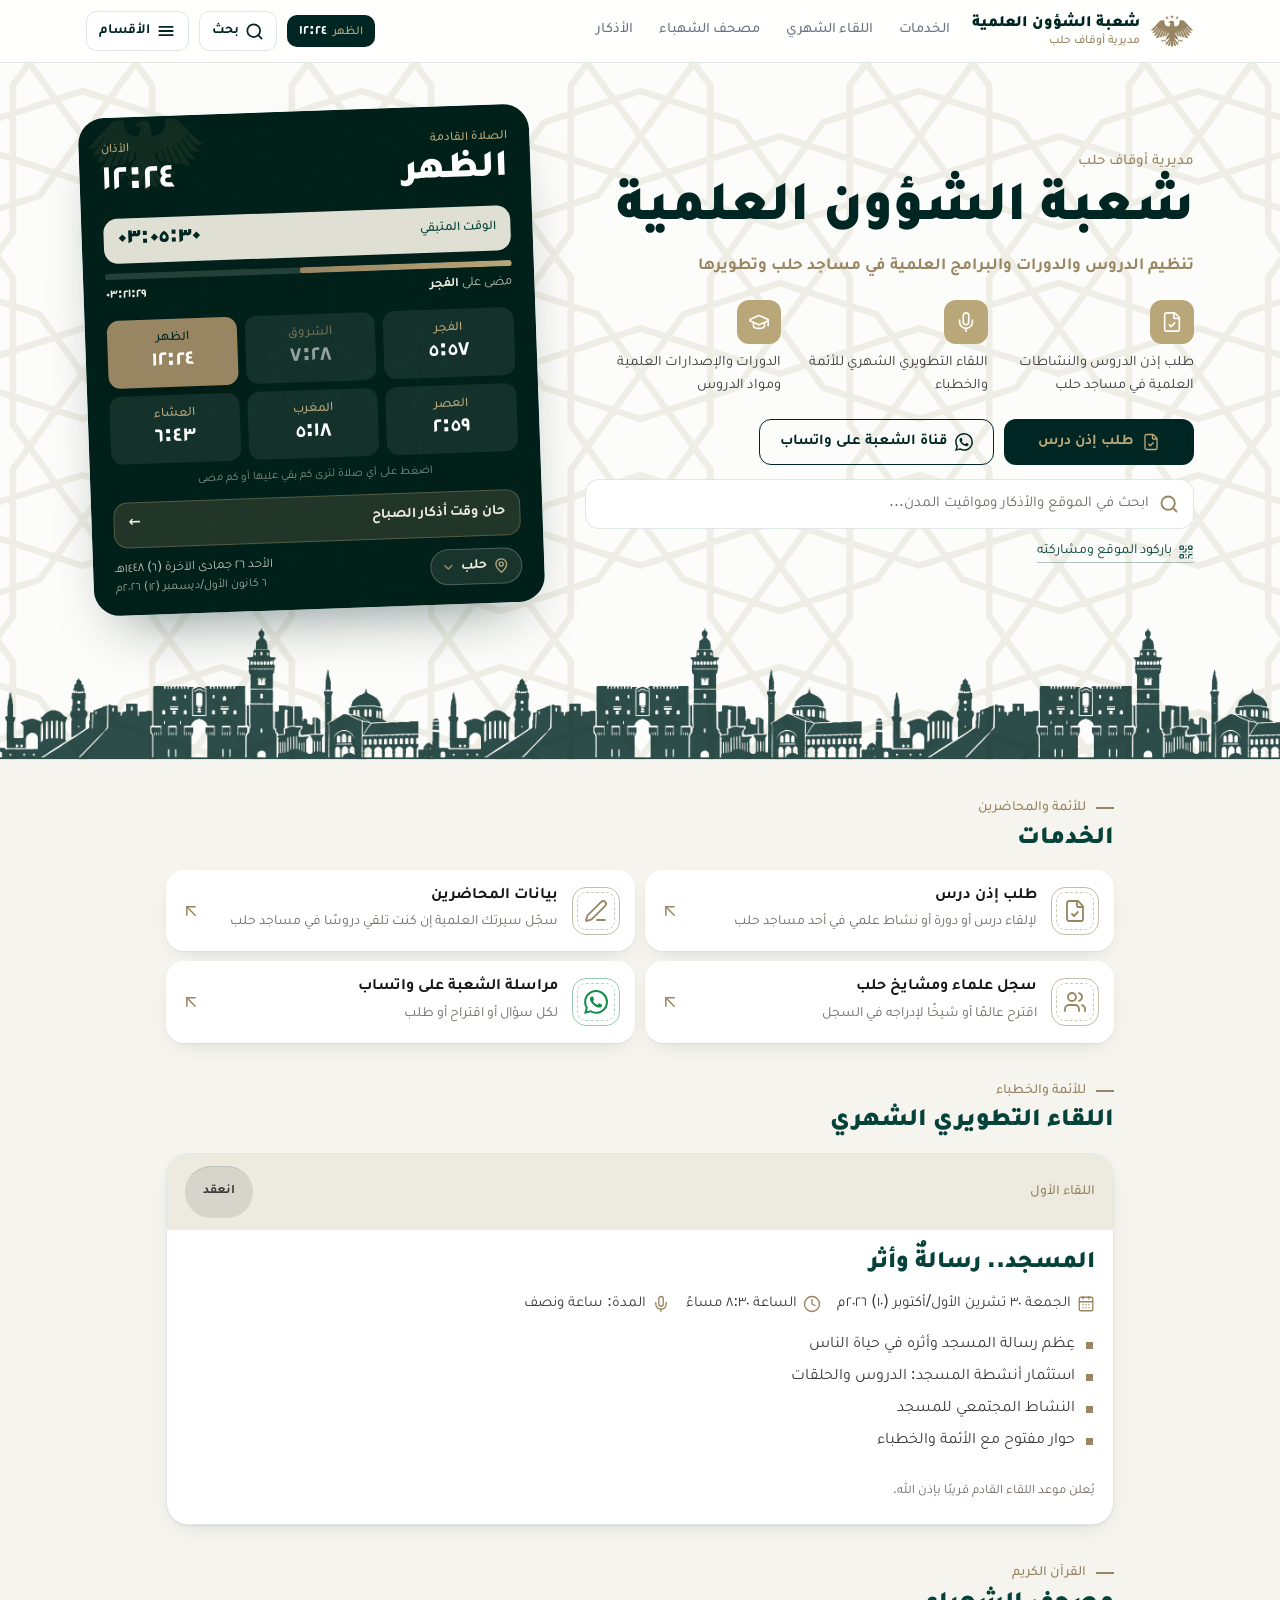
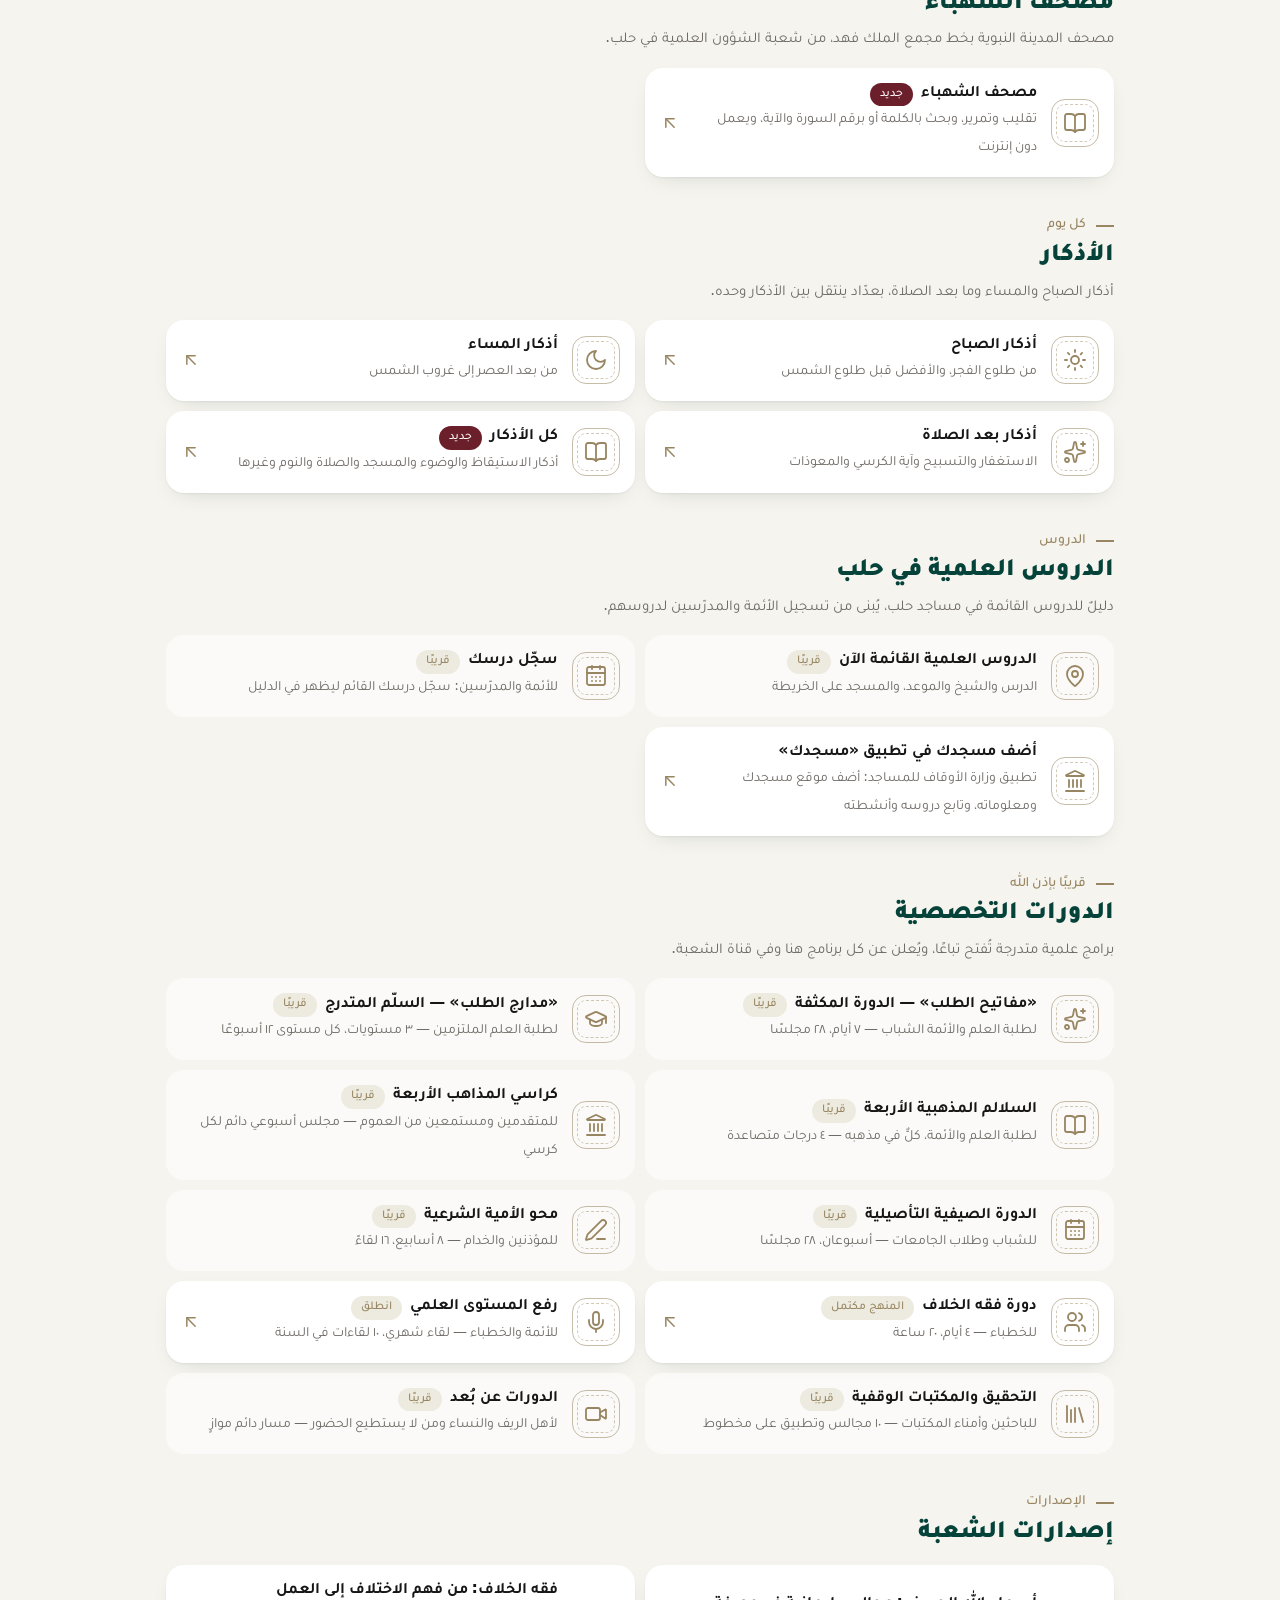
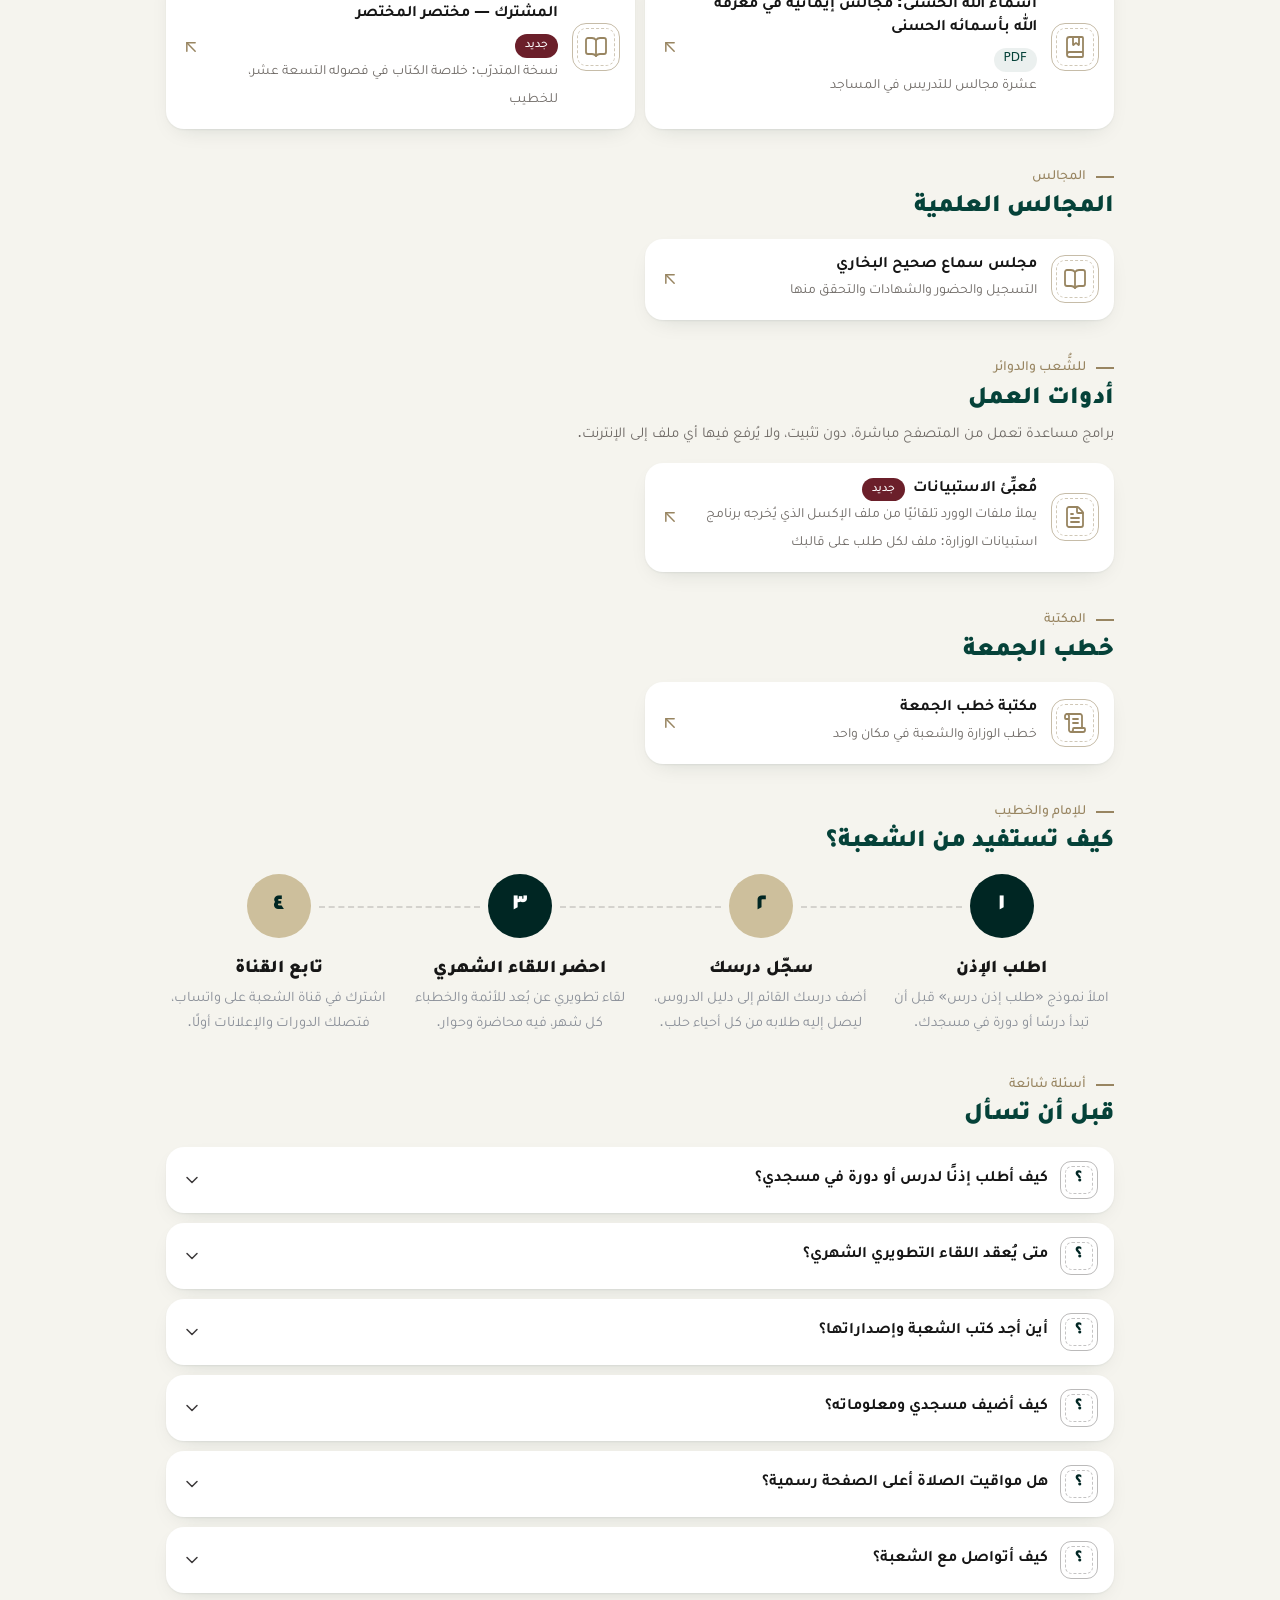
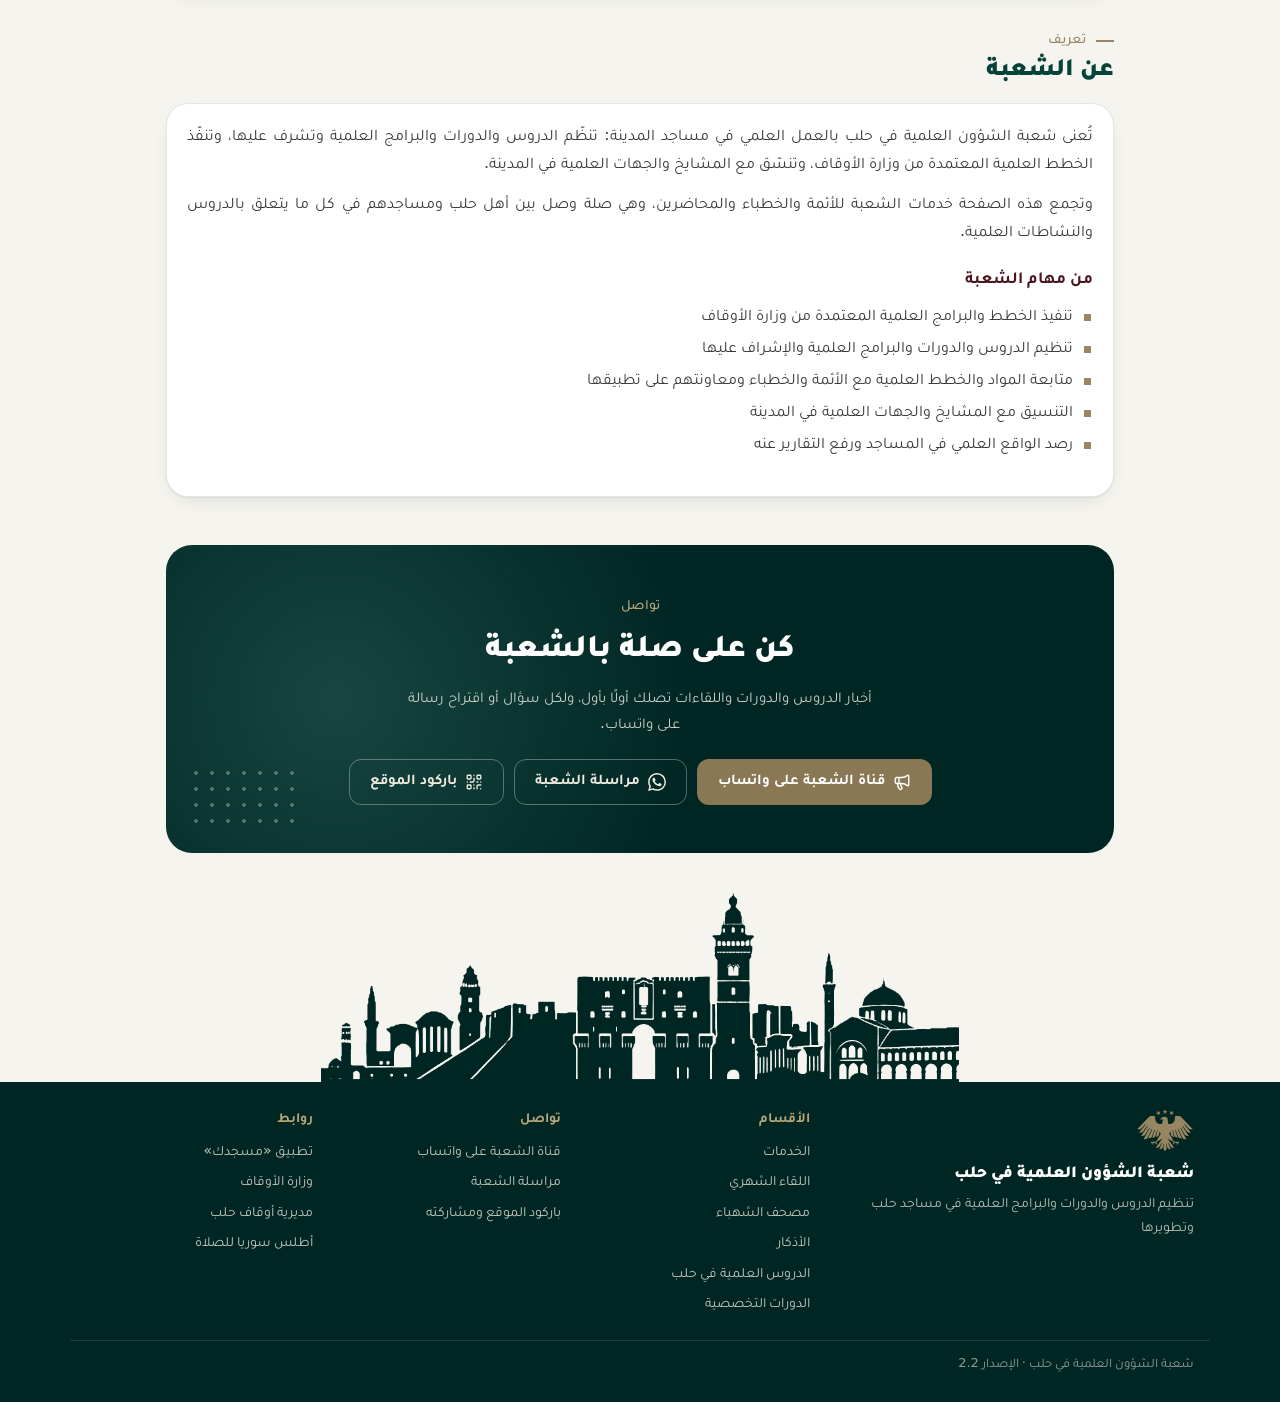
==== commit 29ba2f09: "Add files via upload" ====
--- a/index.html
+++ b/index.html
@@ -23,7 +23,7 @@
   <link rel="icon" href="images/favicon.svg" type="image/svg+xml">
   <link rel="apple-touch-icon" href="images/apple-touch-icon.png">
   <link rel="manifest" href="manifest.webmanifest">
-  <link rel="stylesheet" href="style.css?v=2.1">
+  <link rel="stylesheet" href="style.css?v=2.2">
 </head>
 <body>
 
@@ -206,12 +206,12 @@
   </dialog>
   <div class="toast" id="toast" role="status" aria-live="polite"></div>
 
-  <script src="config.js?v=2.1"></script>
-  <script src="content.js?v=2.1"></script>
-  <script src="icons.js?v=2.1"></script>
+  <script src="config.js?v=2.2"></script>
+  <script src="content.js?v=2.2"></script>
+  <script src="icons.js?v=2.2"></script>
   <script src="vendor/qrcode.js"></script>
-  <script src="app.js?v=2.1"></script>
-  <script src="prayer.js?v=2.1"></script>
-  <script src="search.js?v=2.1"></script>
+  <script src="app.js?v=2.2"></script>
+  <script src="prayer.js?v=2.2"></script>
+  <script src="search.js?v=2.2"></script>
 </body>
 </html>
--- a/style.css
+++ b/style.css
@@ -753,6 +753,10 @@
   background: var(--white); box-shadow: var(--shadow); color: var(--forest-700); font-size: 14px; font-weight: 800; cursor: pointer;
 }
 .ax-back::before { content: '→'; }
+.ax-bar { display: flex; align-items: center; justify-content: space-between; gap: 10px; margin: 0 0 12px; }
+.ax-bar .ax-back { margin: 0; }
+.ax-size { display: flex; gap: 6px; }
+.ad-mini.is-off { opacity: .45; }
 .ax-card { margin: 0 0 12px; padding: 16px 18px 12px; border-radius: 18px; background: var(--white); box-shadow: var(--shadow); }
 .ax-time { margin-bottom: 4px; font-size: 13px; font-weight: 700; color: var(--gold-700); }
 .ax-text p + p { margin-top: 8px; }
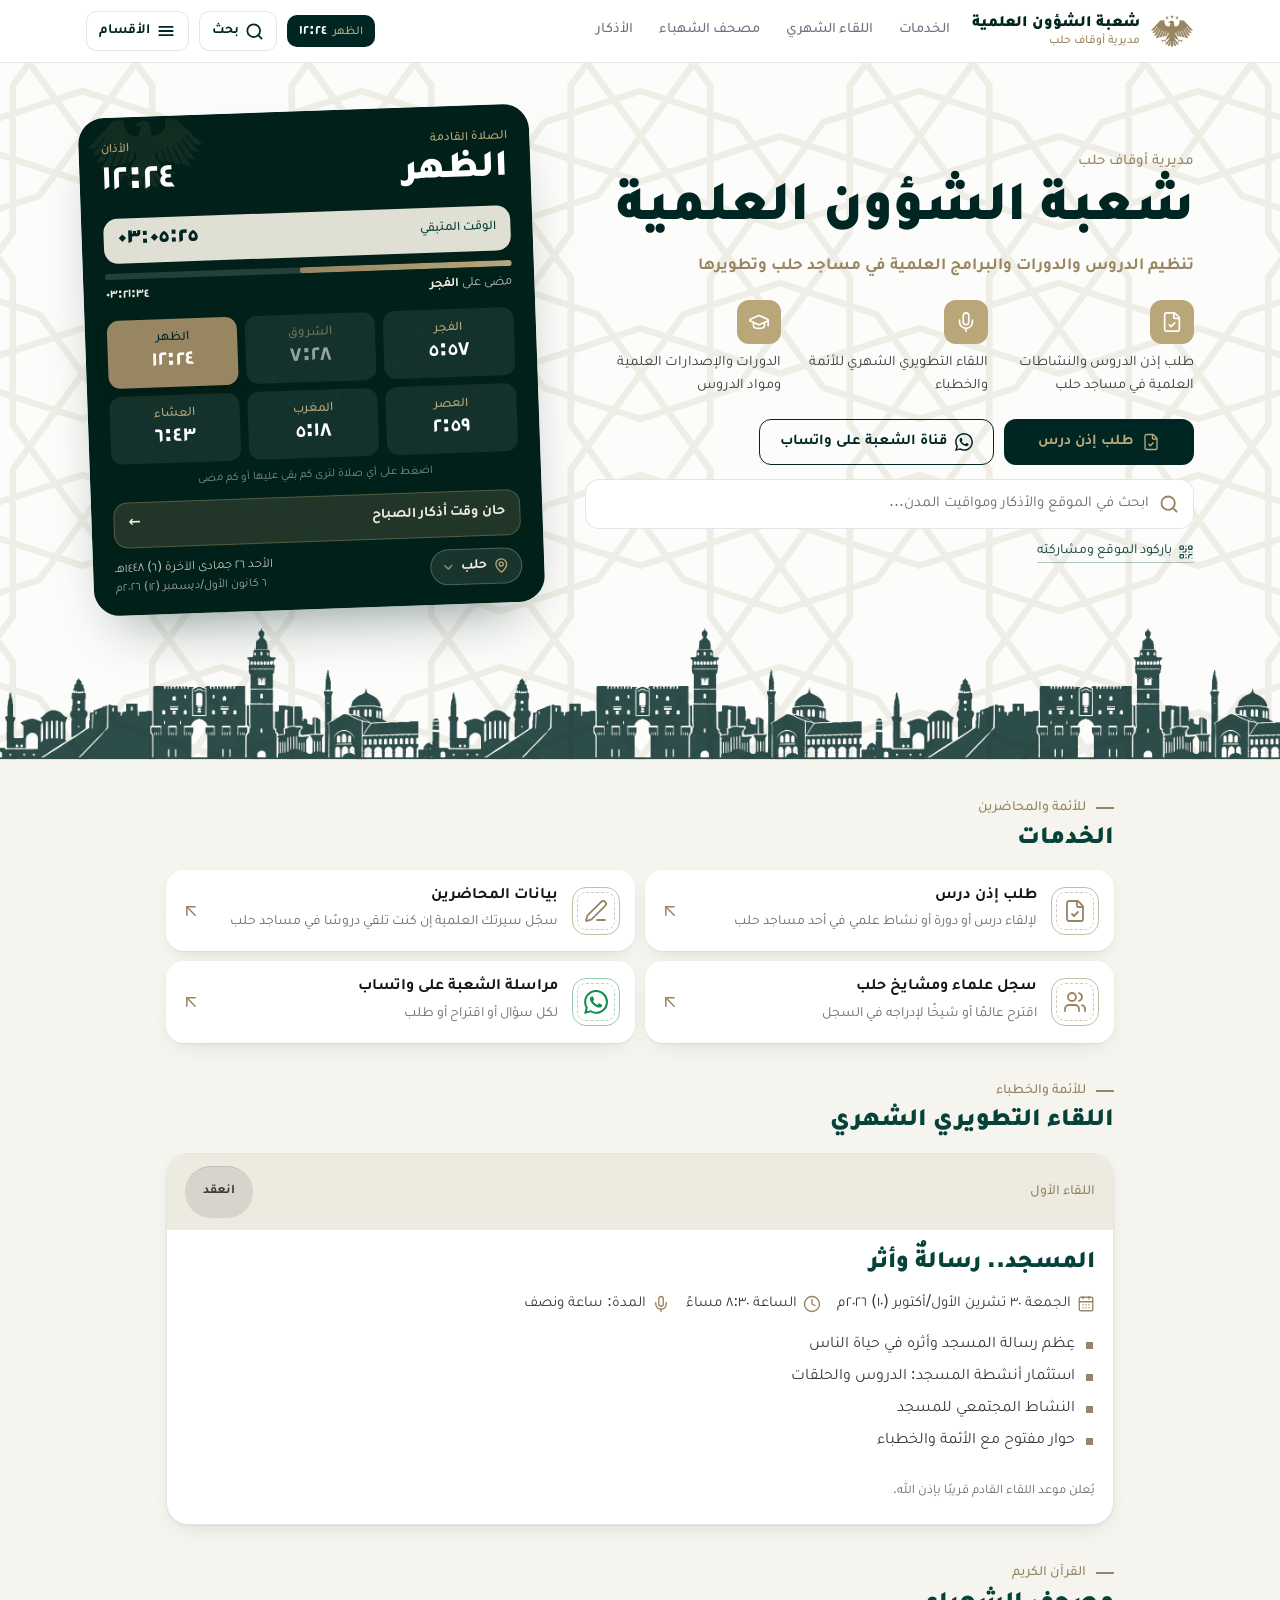
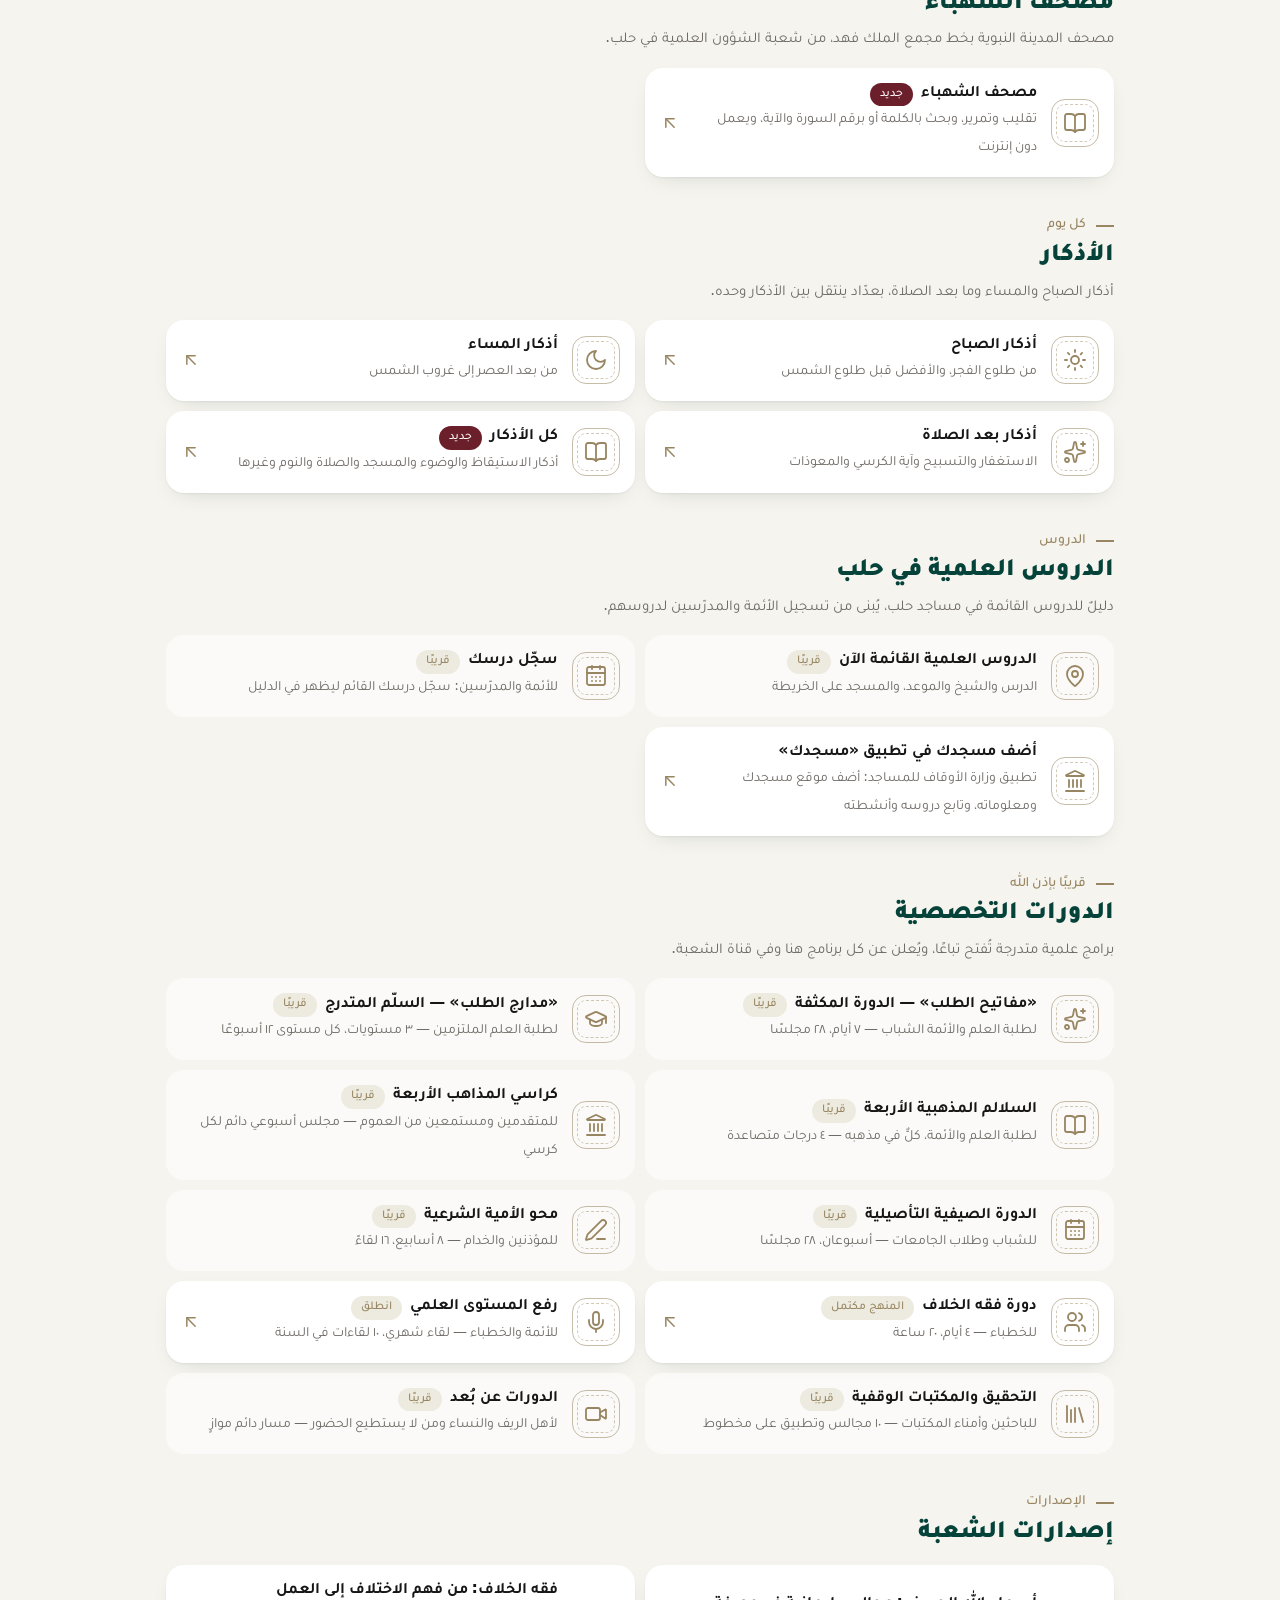
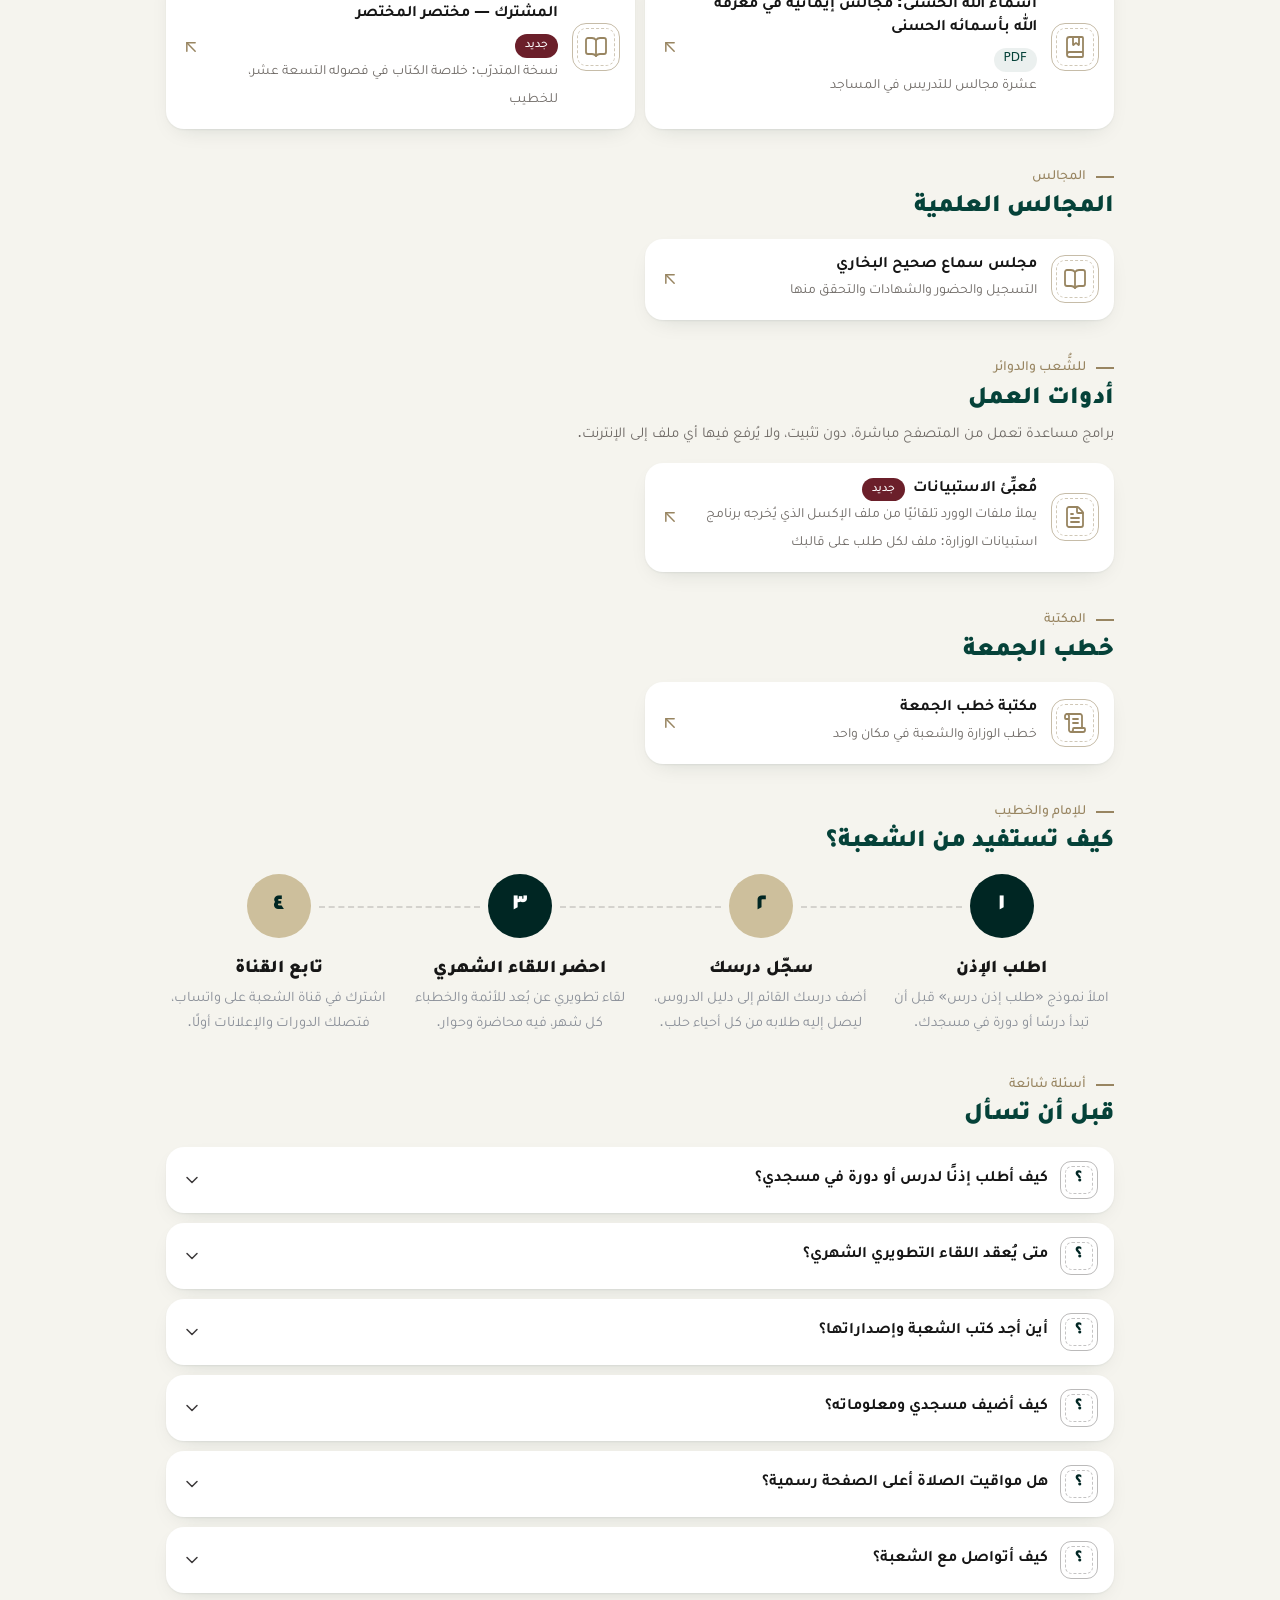
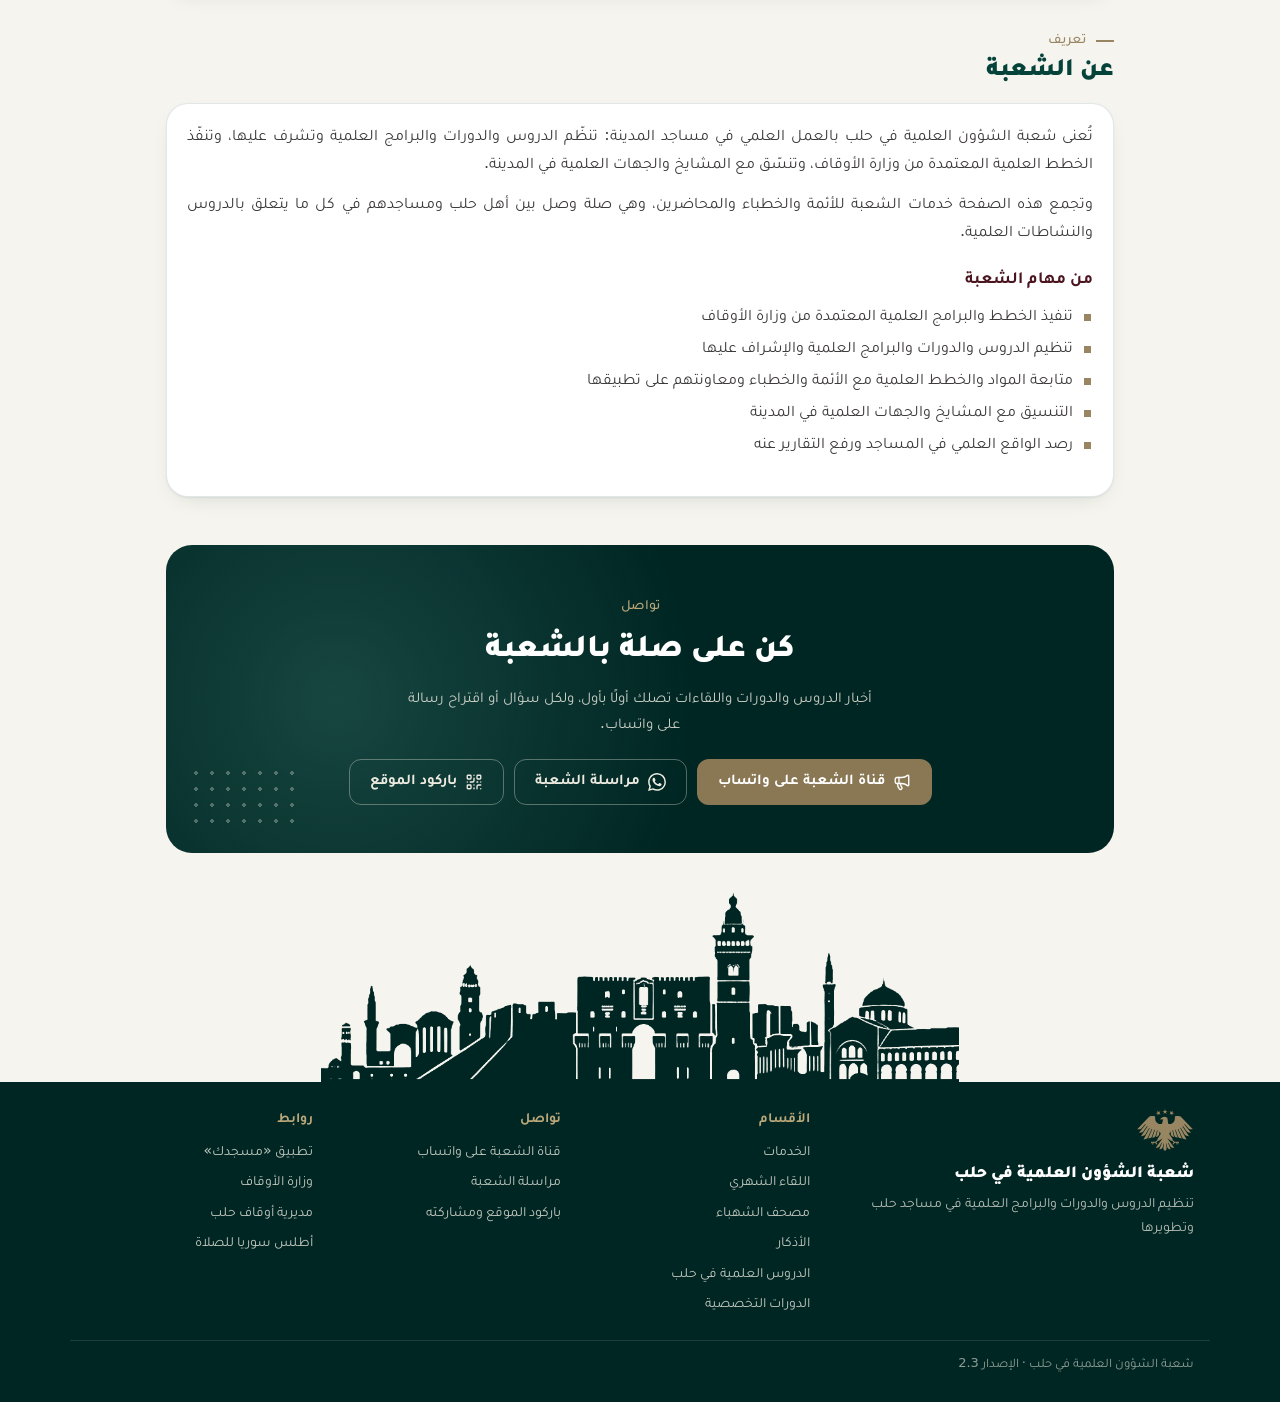
==== commit 903a088d: "Add files via upload" ====
--- a/index.html
+++ b/index.html
@@ -23,7 +23,7 @@
   <link rel="icon" href="images/favicon.svg" type="image/svg+xml">
   <link rel="apple-touch-icon" href="images/apple-touch-icon.png">
   <link rel="manifest" href="manifest.webmanifest">
-  <link rel="stylesheet" href="style.css?v=2.2">
+  <link rel="stylesheet" href="style.css?v=2.3">
 </head>
 <body>
 
@@ -206,12 +206,12 @@
   </dialog>
   <div class="toast" id="toast" role="status" aria-live="polite"></div>
 
-  <script src="config.js?v=2.2"></script>
-  <script src="content.js?v=2.2"></script>
-  <script src="icons.js?v=2.2"></script>
+  <script src="config.js?v=2.3"></script>
+  <script src="content.js?v=2.3"></script>
+  <script src="icons.js?v=2.3"></script>
   <script src="vendor/qrcode.js"></script>
-  <script src="app.js?v=2.2"></script>
-  <script src="prayer.js?v=2.2"></script>
-  <script src="search.js?v=2.2"></script>
+  <script src="app.js?v=2.3"></script>
+  <script src="prayer.js?v=2.3"></script>
+  <script src="search.js?v=2.3"></script>
 </body>
 </html>
--- a/style.css
+++ b/style.css
@@ -735,8 +735,15 @@
 /* ---------- كل الأذكار ---------- */
 .ax { margin-top: 14px; }
 .ax-group { margin: 0 0 18px; }
-.ax-group h2 { margin: 0 0 8px; font-size: 15px; font-weight: 800; color: var(--gold-700); display: flex; align-items: center; gap: 8px; }
-.ax-group h2::after { content: ''; flex: 1; height: 1px; background: rgba(152, 133, 97, .3); }
+.ax-group h2, .ax-group h3 { margin: 0 0 8px; font-size: 15px; font-weight: 800; color: var(--gold-700); display: flex; align-items: center; gap: 8px; }
+.ax-group h2::after, .ax-group h3::after { content: ''; flex: 1; height: 1px; background: rgba(152, 133, 97, .3); }
+/* اسم الكتاب فوق مجموعاته */
+.ax-book {
+  margin: 26px 0 12px; padding: 10px 14px; border-radius: 12px; background: var(--forest-900); color: var(--white);
+  font-size: 17px; font-weight: 900; display: flex; align-items: center; gap: 10px;
+}
+.ax-book::before { content: ''; width: 9px; height: 9px; background: var(--gold-500); flex: none; }
+.ax-book:first-child { margin-top: 4px; }
 .ax-grid { display: grid; grid-template-columns: repeat(auto-fill, minmax(150px, 1fr)); gap: 8px; }
 .ax-tile {
   display: flex; flex-direction: column; align-items: flex-start; justify-content: space-between; gap: 6px; min-height: 76px;
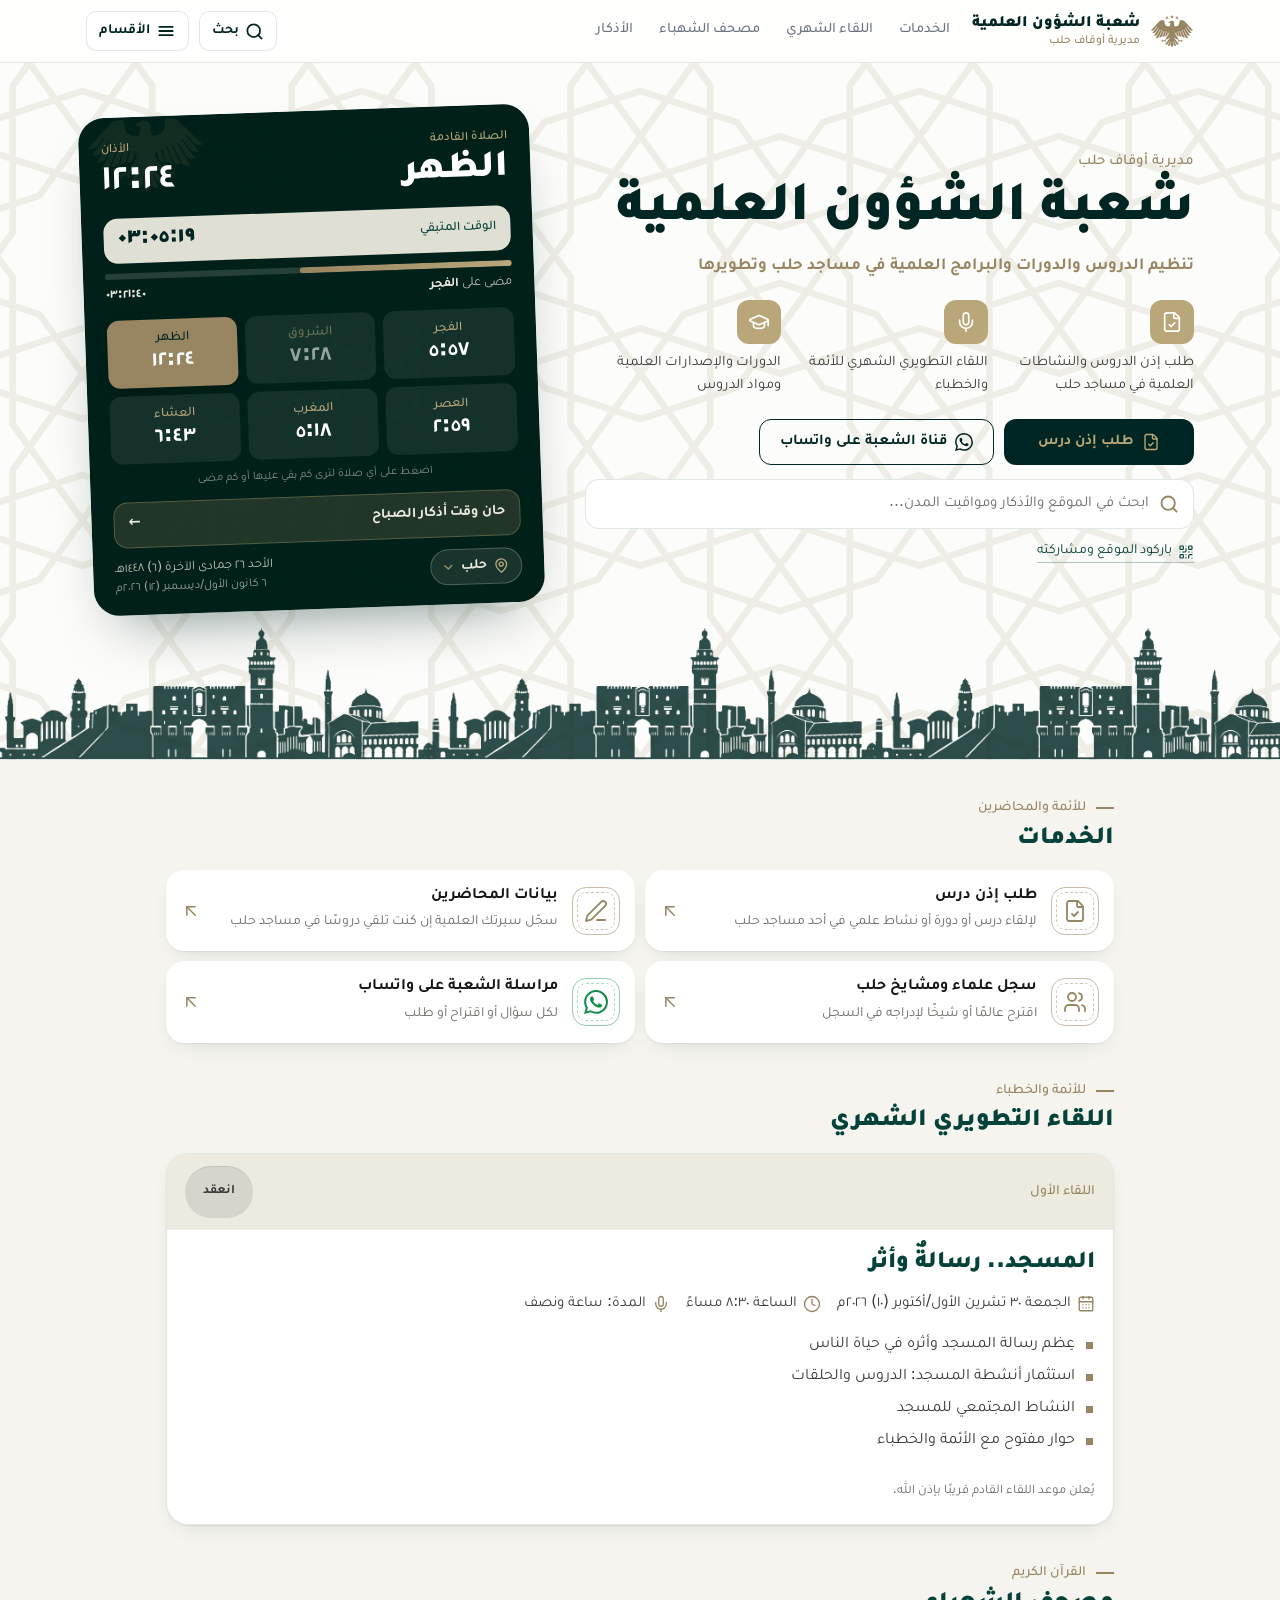
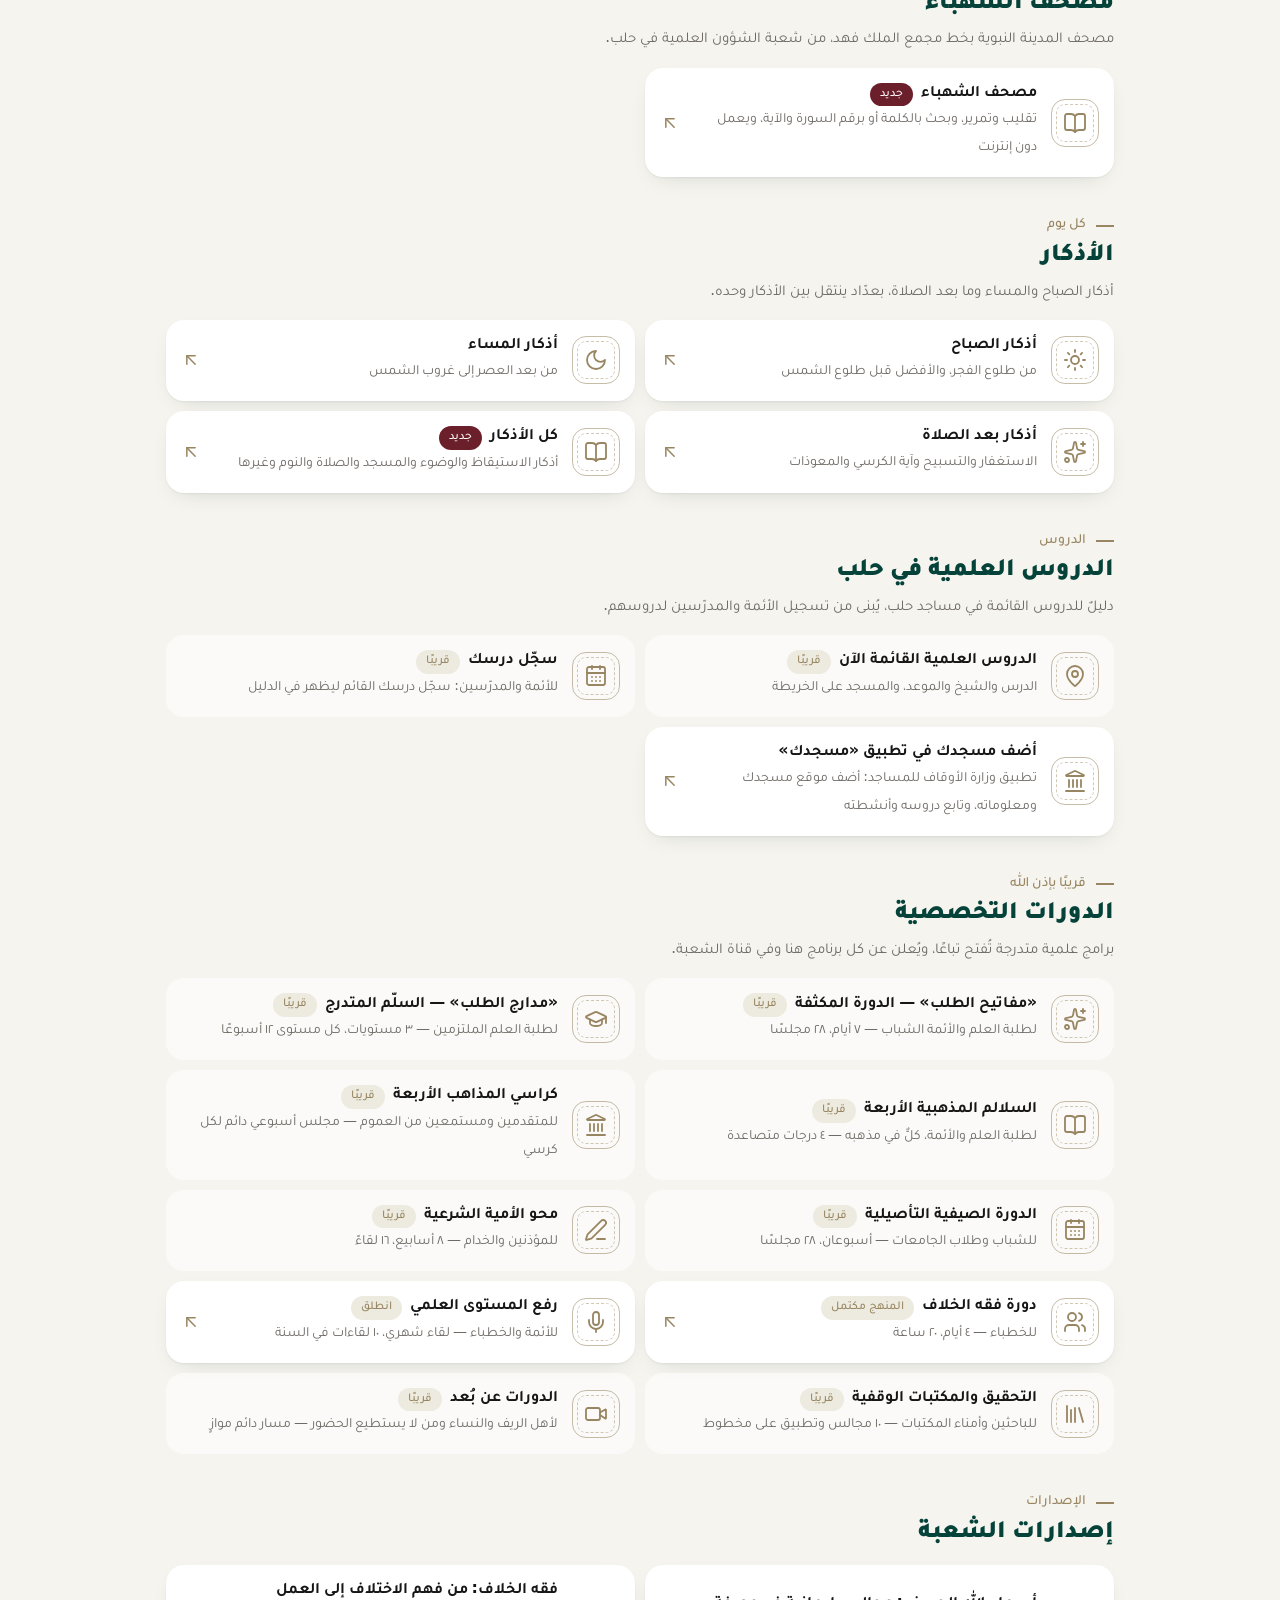
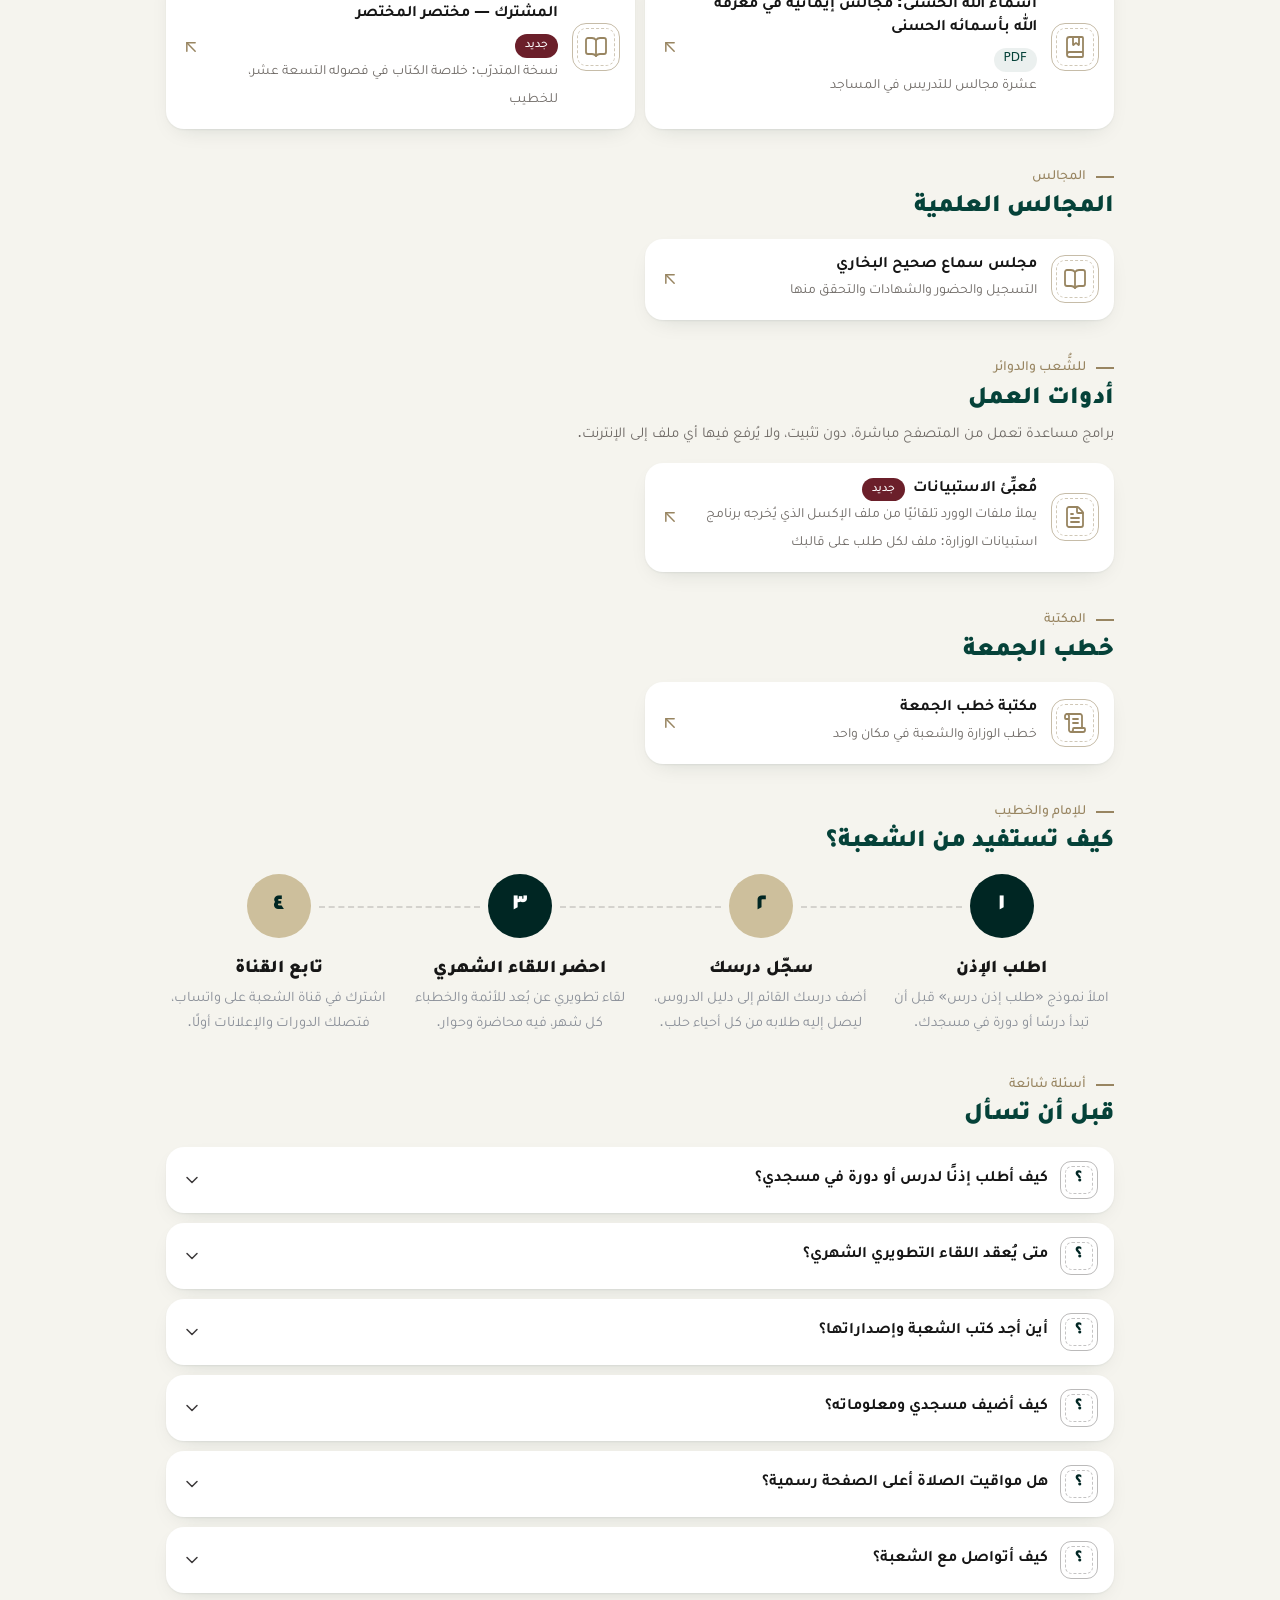
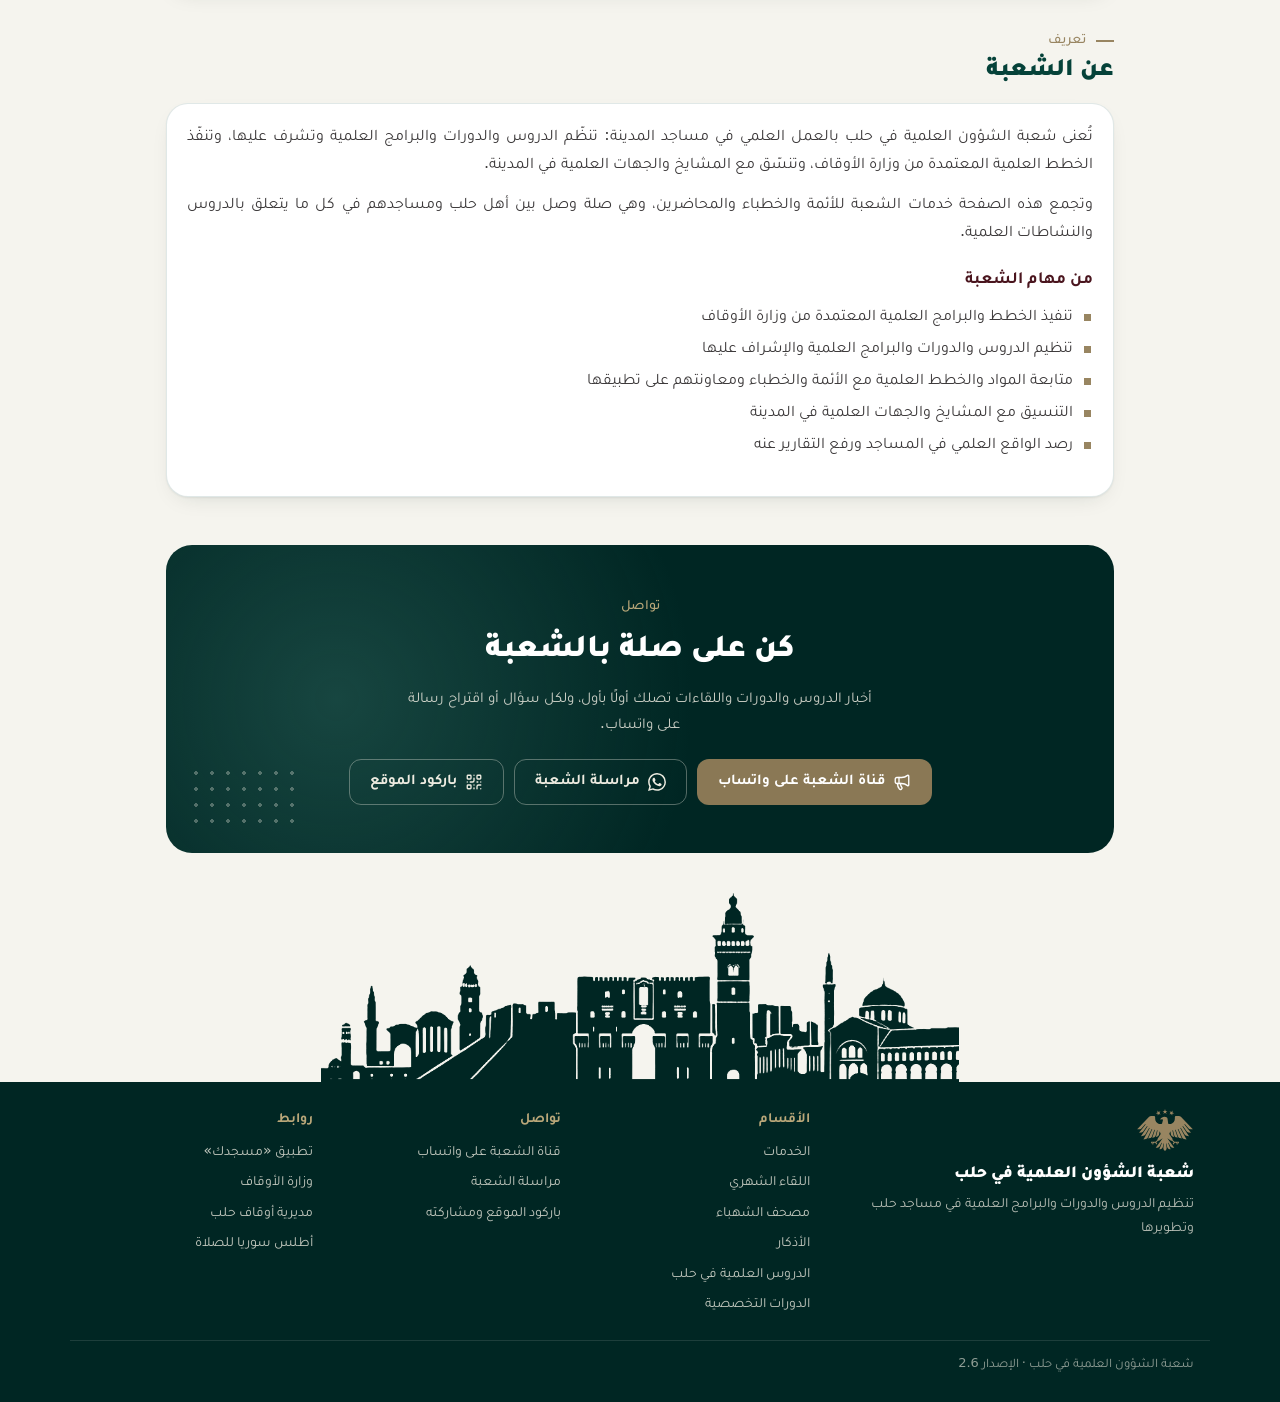
==== commit a267b2f9: "Add files via upload" ====
--- a/index.html
+++ b/index.html
@@ -23,7 +23,7 @@
   <link rel="icon" href="images/favicon.svg" type="image/svg+xml">
   <link rel="apple-touch-icon" href="images/apple-touch-icon.png">
   <link rel="manifest" href="manifest.webmanifest">
-  <link rel="stylesheet" href="style.css?v=2.3">
+  <link rel="stylesheet" href="style.css?v=2.6">
 </head>
 <body>
 
@@ -206,12 +206,12 @@
   </dialog>
   <div class="toast" id="toast" role="status" aria-live="polite"></div>
 
-  <script src="config.js?v=2.3"></script>
-  <script src="content.js?v=2.3"></script>
-  <script src="icons.js?v=2.3"></script>
+  <script src="config.js?v=2.6"></script>
+  <script src="content.js?v=2.6"></script>
+  <script src="icons.js?v=2.6"></script>
   <script src="vendor/qrcode.js"></script>
-  <script src="app.js?v=2.3"></script>
-  <script src="prayer.js?v=2.3"></script>
-  <script src="search.js?v=2.3"></script>
+  <script src="app.js?v=2.6"></script>
+  <script src="prayer.js?v=2.6"></script>
+  <script src="search.js?v=2.6"></script>
 </body>
 </html>
--- a/style.css
+++ b/style.css
@@ -744,6 +744,31 @@
 }
 .ax-book::before { content: ''; width: 9px; height: 9px; background: var(--gold-500); flex: none; }
 .ax-book:first-child { margin-top: 4px; }
+/* الملحقان: آثار الصحابة والتابعين، والمختلف في ثبوته */
+.ax-tile.is-annex { border-color: rgba(107, 31, 42, .22); border-inline-start: 4px solid #6b1f2a; }
+.ax-tile.is-annex b { color: #4a151e; }
+.ax-grp { margin: 18px 0 8px; font-size: 14px; font-weight: 800; color: #6b1f2a; display: flex; align-items: center; gap: 8px; }
+.ax-grp::after { content: ''; flex: 1; height: 1px; background: rgba(107, 31, 42, .2); }
+.ax-who { display: inline-block; margin-bottom: 6px; padding: 3px 10px; border-radius: 999px; background: #f5ecec; color: #4a151e; font-size: 13px; font-weight: 700; }
+.ad-verd { margin-top: 10px; padding-top: 8px; border-top: 1px dashed rgba(152, 133, 97, .45); }
+.ad-verd i { display: block; font-style: normal; font-weight: 800; color: #6b1f2a; font-size: 13px; }
+.ad-verd ul { margin: 4px 0 0; padding: 0 18px 0 0; list-style: square; }
+.ad-verd li { margin: 3px 0; font-size: 13.5px; line-height: 1.75; }
+.ad-verd li b { display: inline; color: var(--forest-700); }
+.ad-verd li small { color: var(--muted); font-size: 12px; }
+/* تثبيت صفحة الأذكار تطبيقًا */
+.ad-install {
+  display: flex; align-items: center; gap: 12px; margin: 22px 0 6px; padding: 12px 14px; border-radius: 16px;
+  background: var(--white); border: 1px solid rgba(5, 66, 57, .12); box-shadow: var(--shadow);
+}
+.ad-install img { border-radius: 11px; flex: none; }
+.ad-install-t { flex: 1; min-width: 0; }
+.ad-install-t b { display: block; color: var(--forest-900); font-weight: 900; font-size: 15px; }
+.ad-install-t small { display: block; color: var(--muted); font-size: 12.5px; line-height: 1.6; }
+.ad-install .btn { flex: none; padding-inline: 18px; }
+.ad-ios-steps { margin: 6px 0 10px; padding: 0 22px 0 0; line-height: 2; color: var(--text); }
+.ad-ios-steps svg { display: inline-block; vertical-align: -3px; color: #0a84ff; margin: 0 2px; }
+.ad-ios-note { margin: 0 0 14px; font-size: 13px; color: var(--muted); }
 .ax-grid { display: grid; grid-template-columns: repeat(auto-fill, minmax(150px, 1fr)); gap: 8px; }
 .ax-tile {
   display: flex; flex-direction: column; align-items: flex-start; justify-content: space-between; gap: 6px; min-height: 76px;
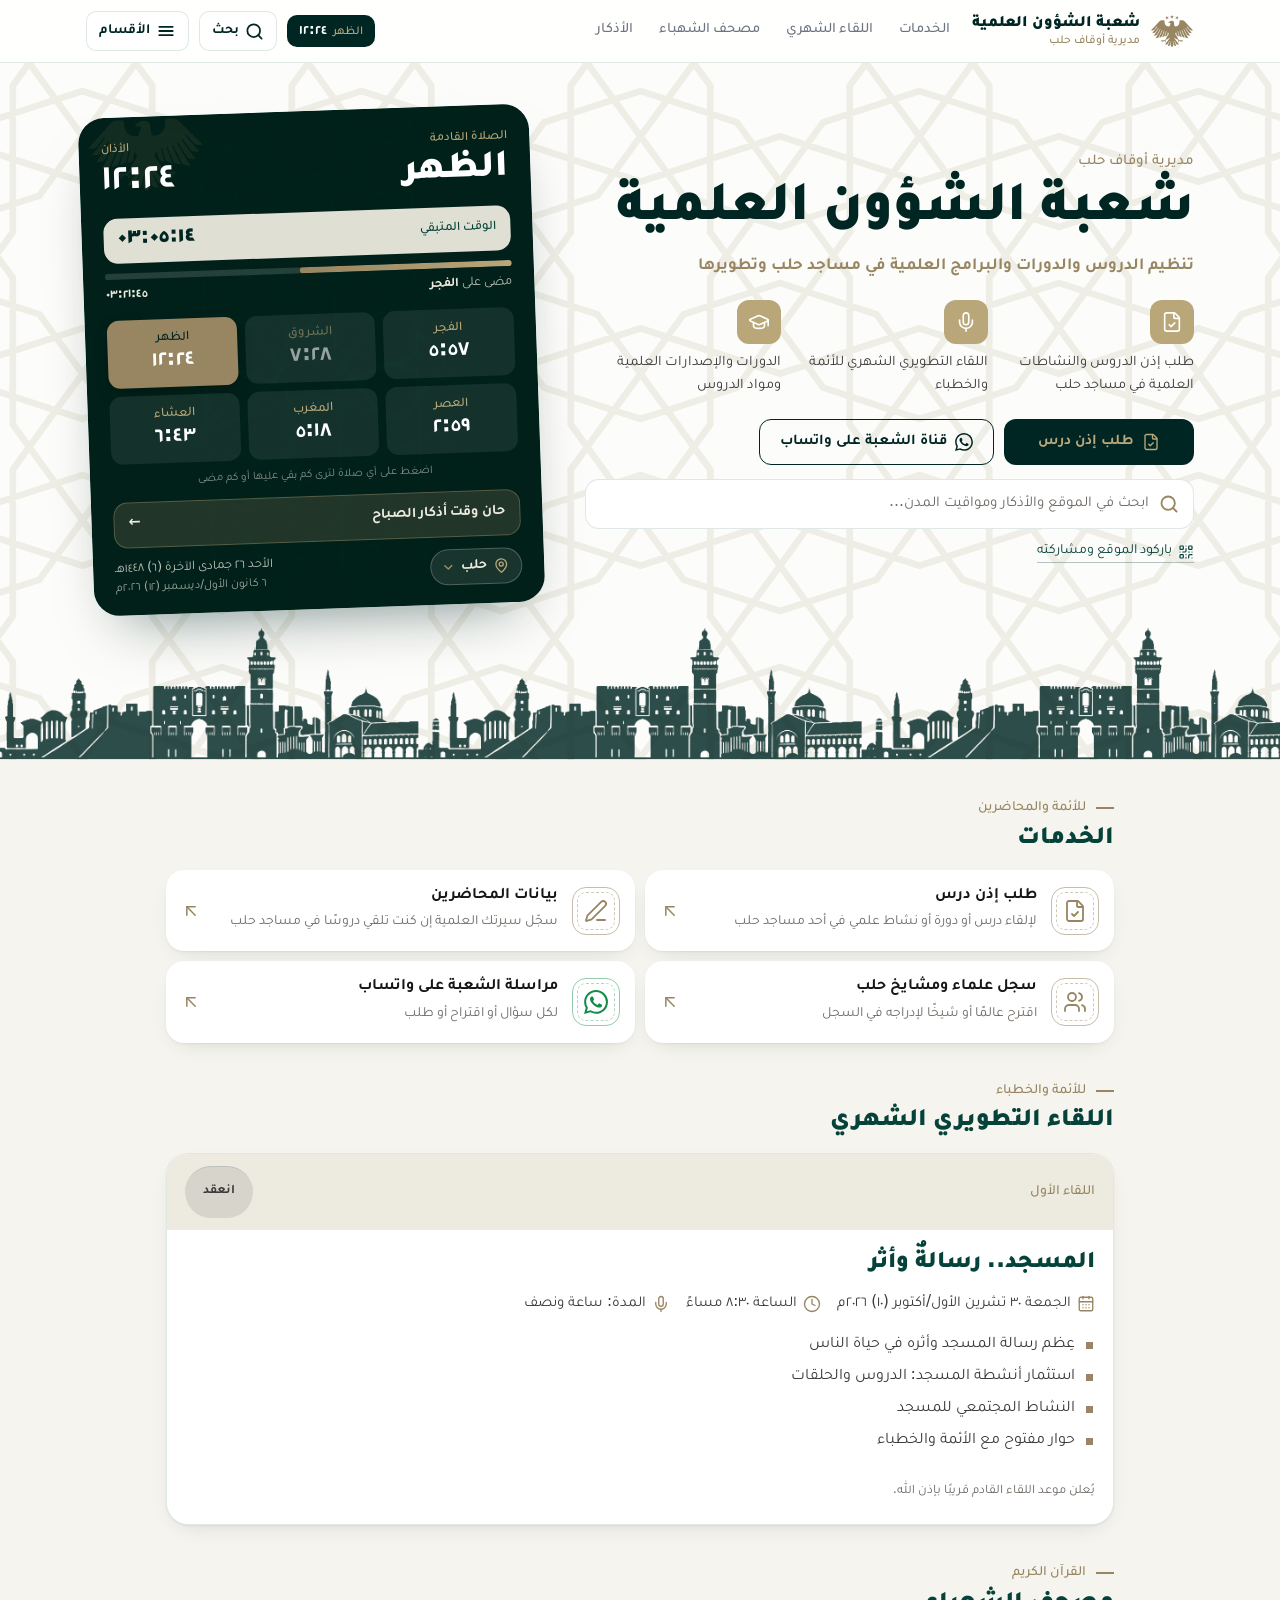
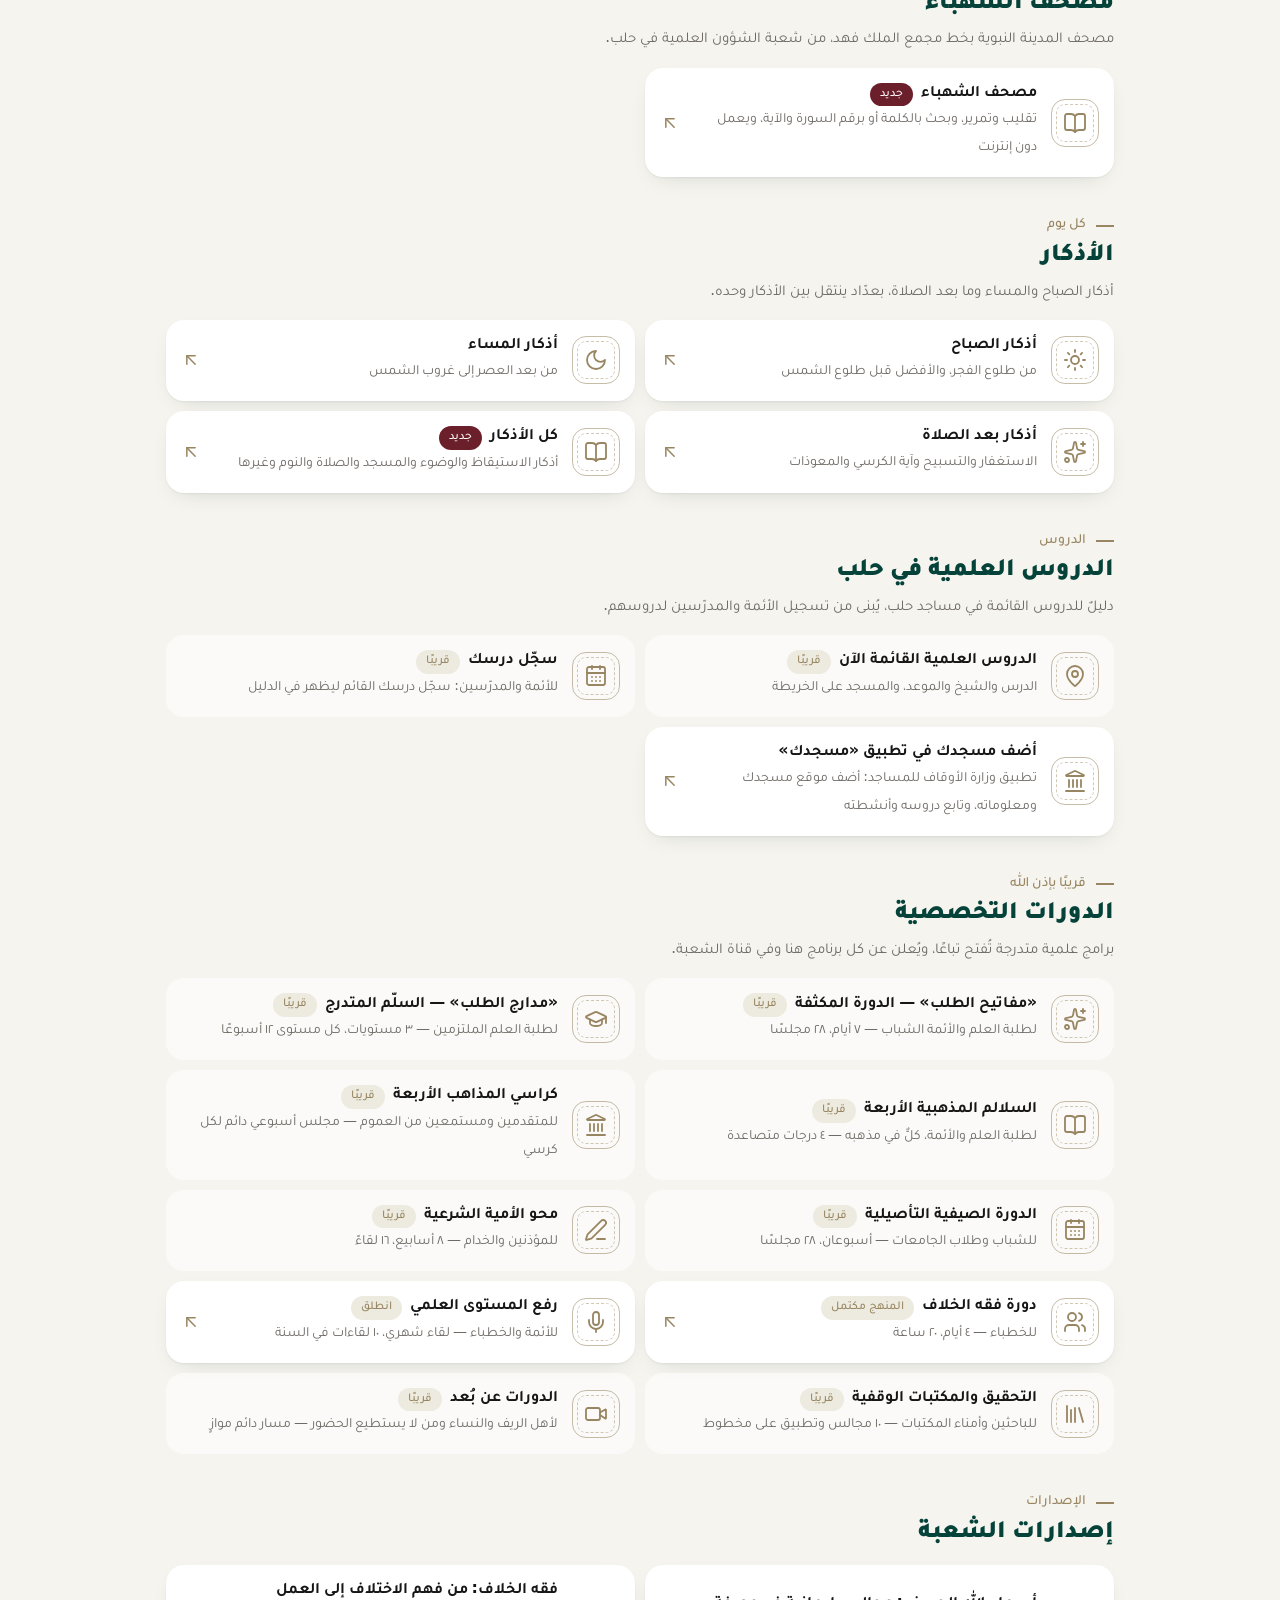
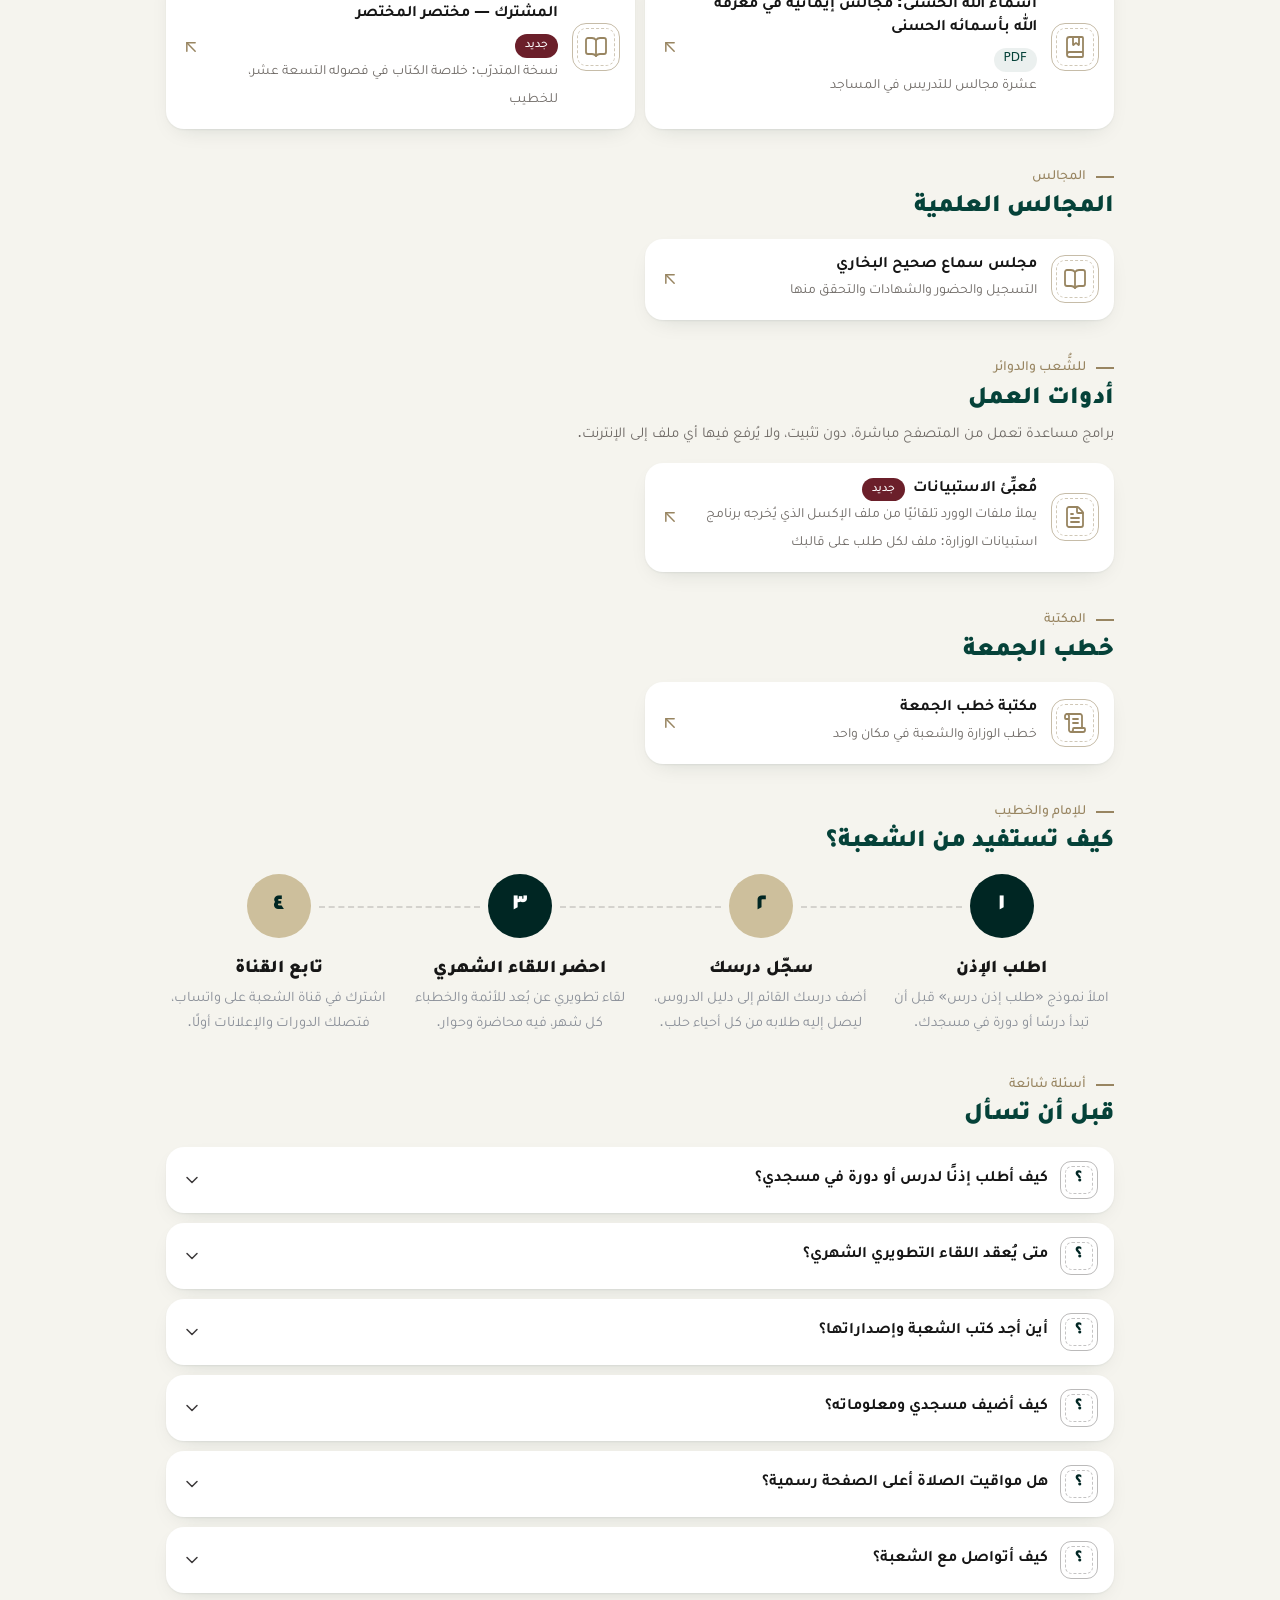
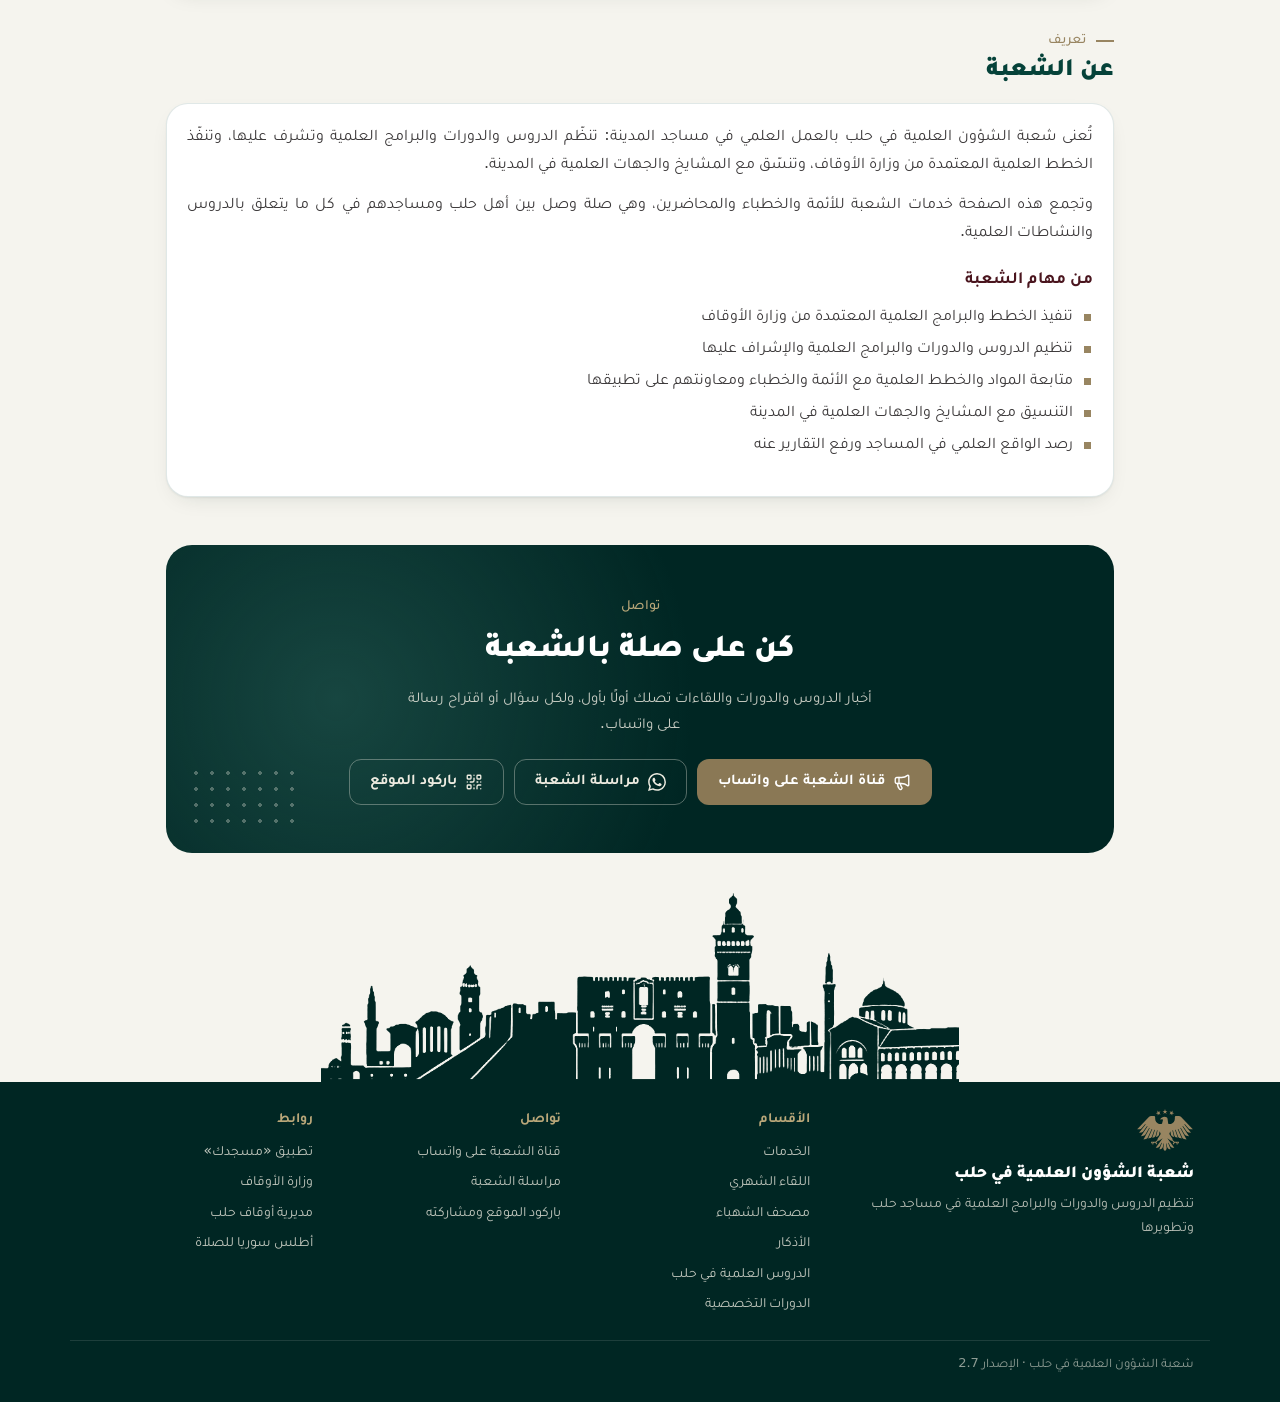
==== commit 82f3d8bb: "Add files via upload" ====
--- a/index.html
+++ b/index.html
@@ -23,7 +23,7 @@
   <link rel="icon" href="images/favicon.svg" type="image/svg+xml">
   <link rel="apple-touch-icon" href="images/apple-touch-icon.png">
   <link rel="manifest" href="manifest.webmanifest">
-  <link rel="stylesheet" href="style.css?v=2.6">
+  <link rel="stylesheet" href="style.css?v=2.7">
 </head>
 <body>
 
@@ -206,12 +206,12 @@
   </dialog>
   <div class="toast" id="toast" role="status" aria-live="polite"></div>
 
-  <script src="config.js?v=2.6"></script>
-  <script src="content.js?v=2.6"></script>
-  <script src="icons.js?v=2.6"></script>
+  <script src="config.js?v=2.7"></script>
+  <script src="content.js?v=2.7"></script>
+  <script src="icons.js?v=2.7"></script>
   <script src="vendor/qrcode.js"></script>
-  <script src="app.js?v=2.6"></script>
-  <script src="prayer.js?v=2.6"></script>
-  <script src="search.js?v=2.6"></script>
+  <script src="app.js?v=2.7"></script>
+  <script src="prayer.js?v=2.7"></script>
+  <script src="search.js?v=2.7"></script>
 </body>
 </html>
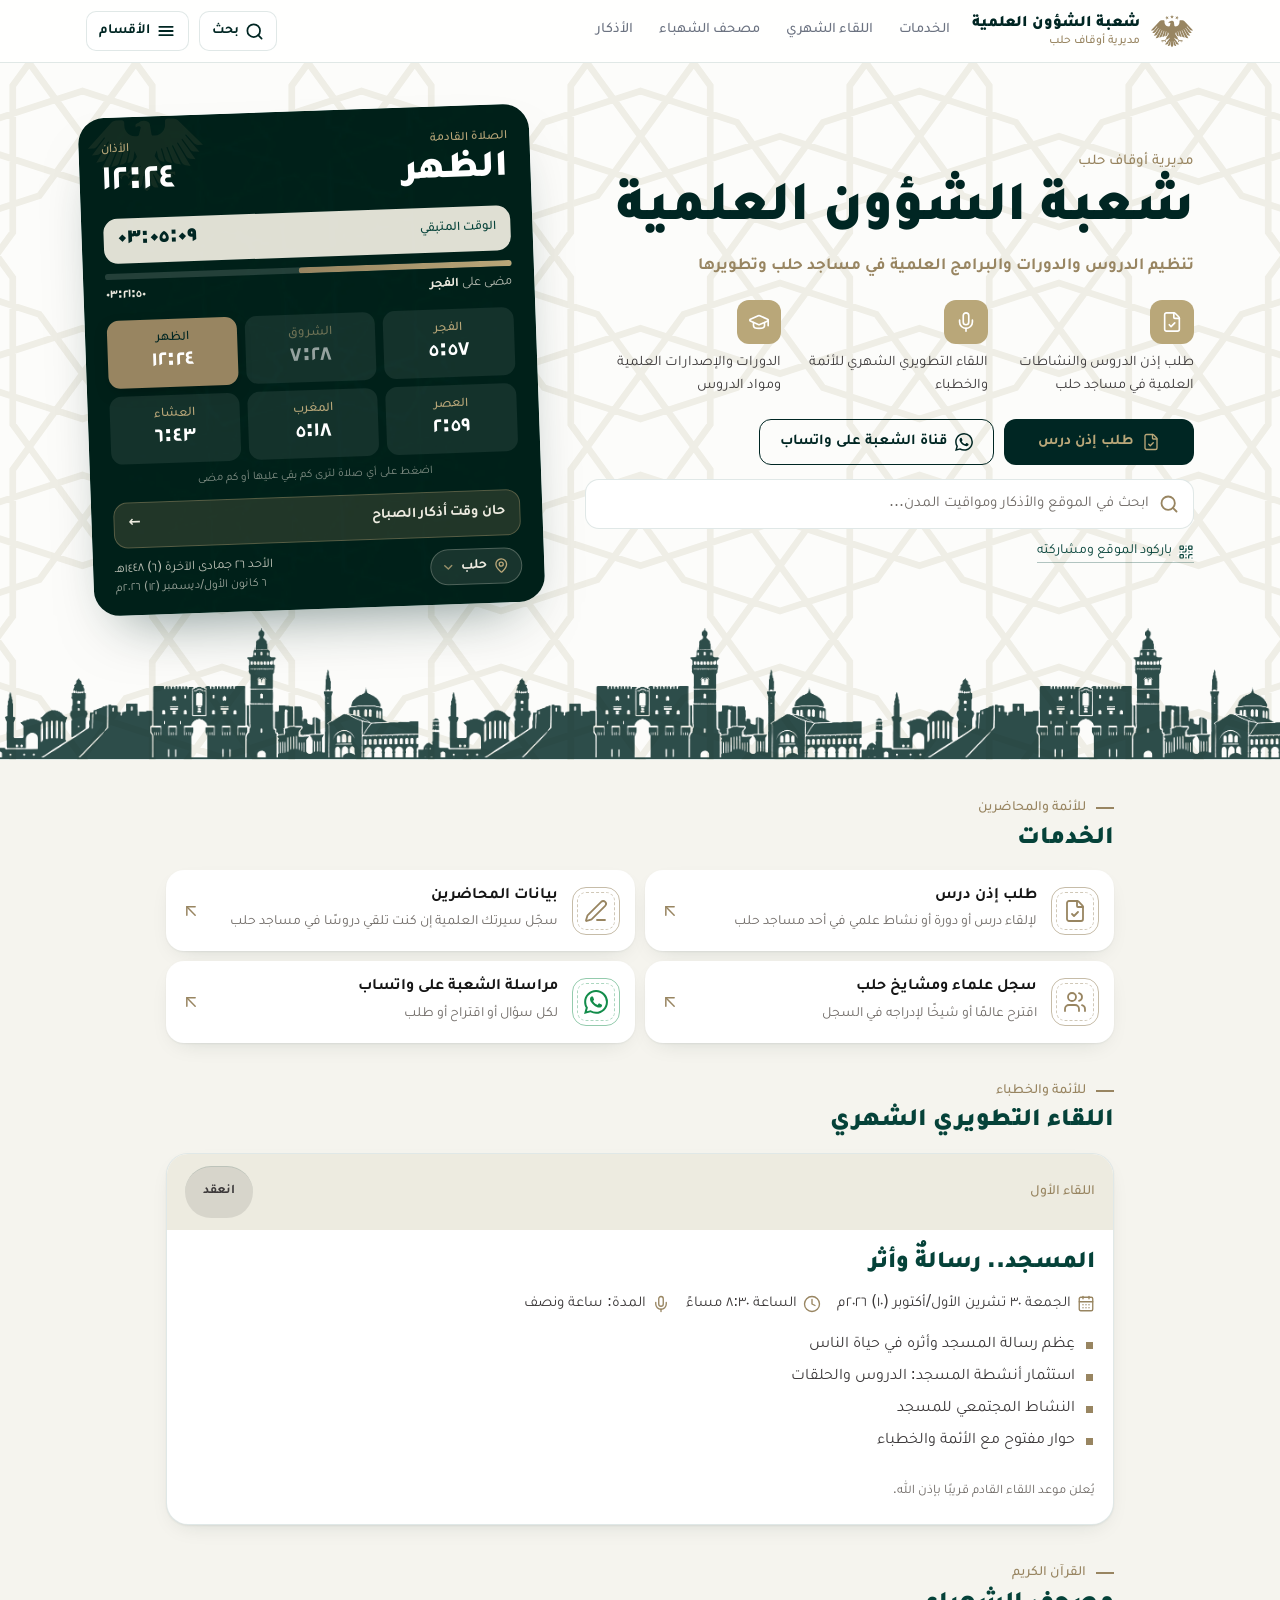
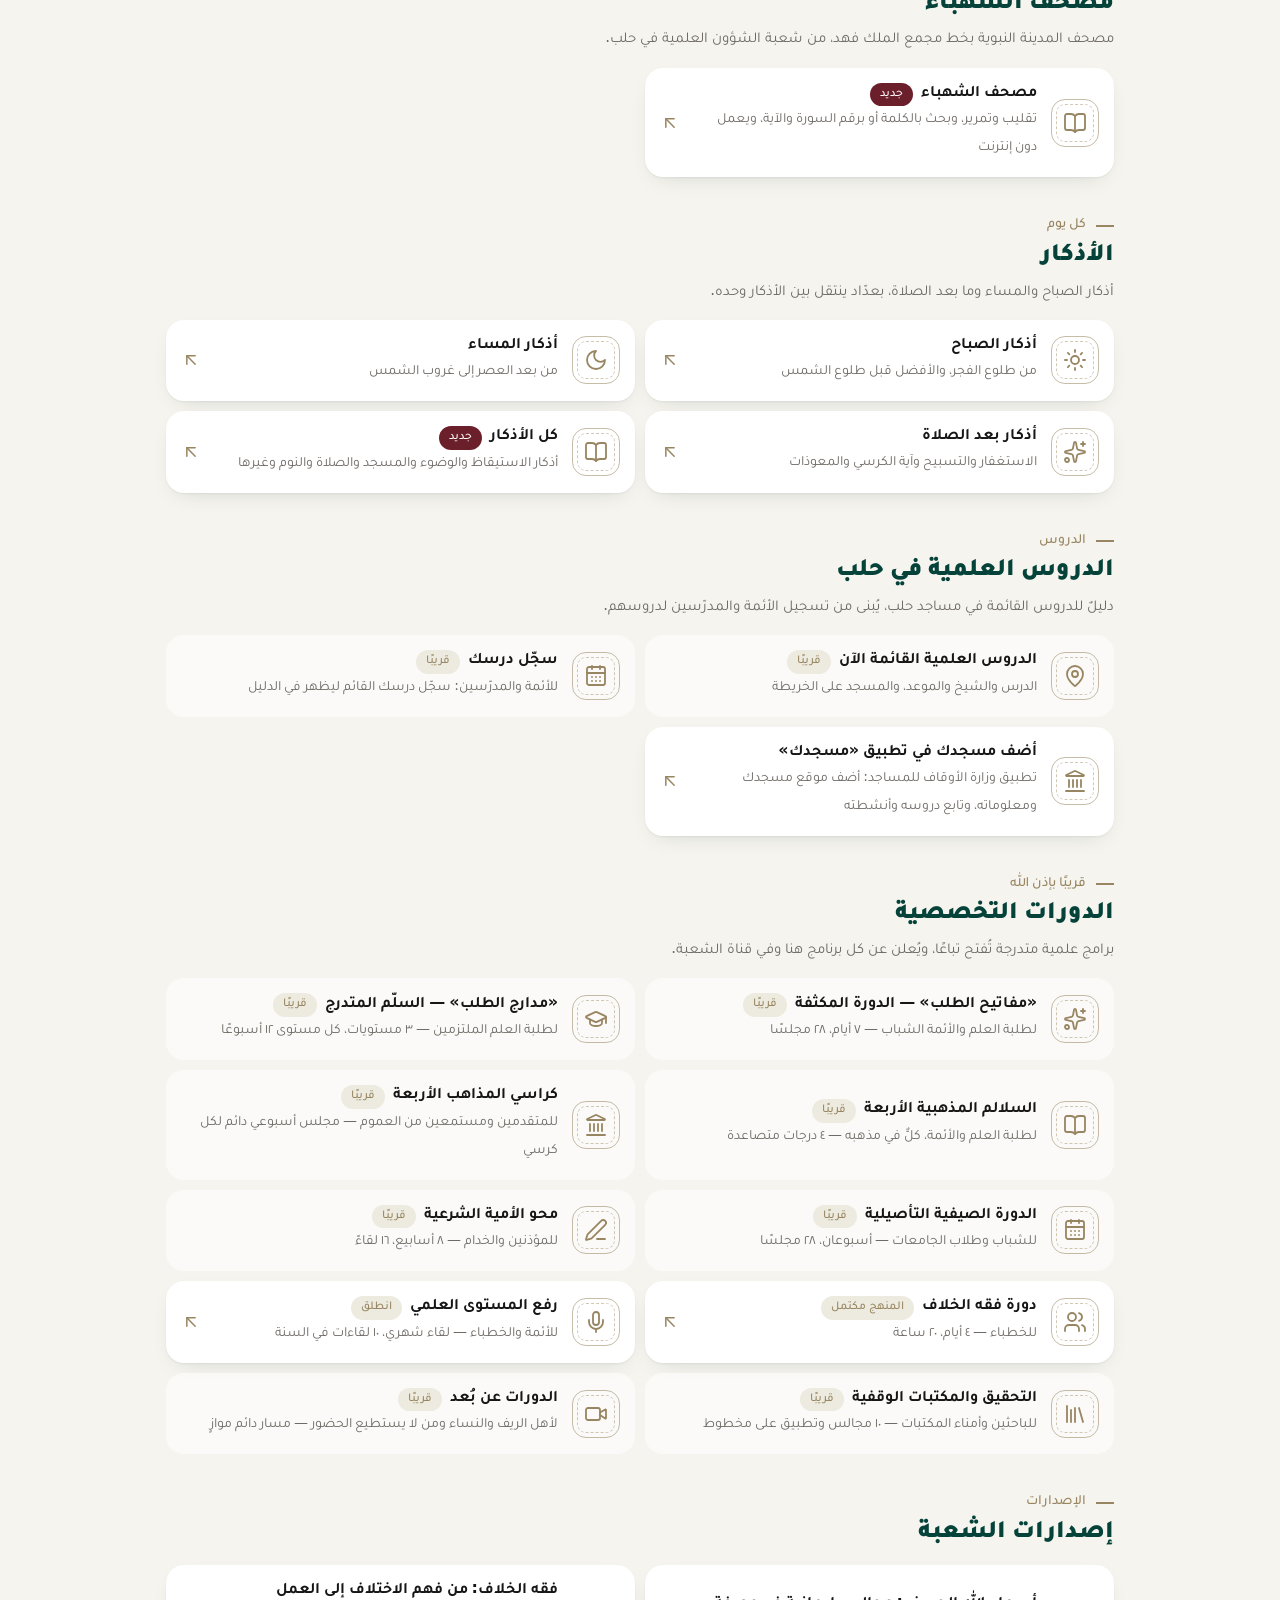
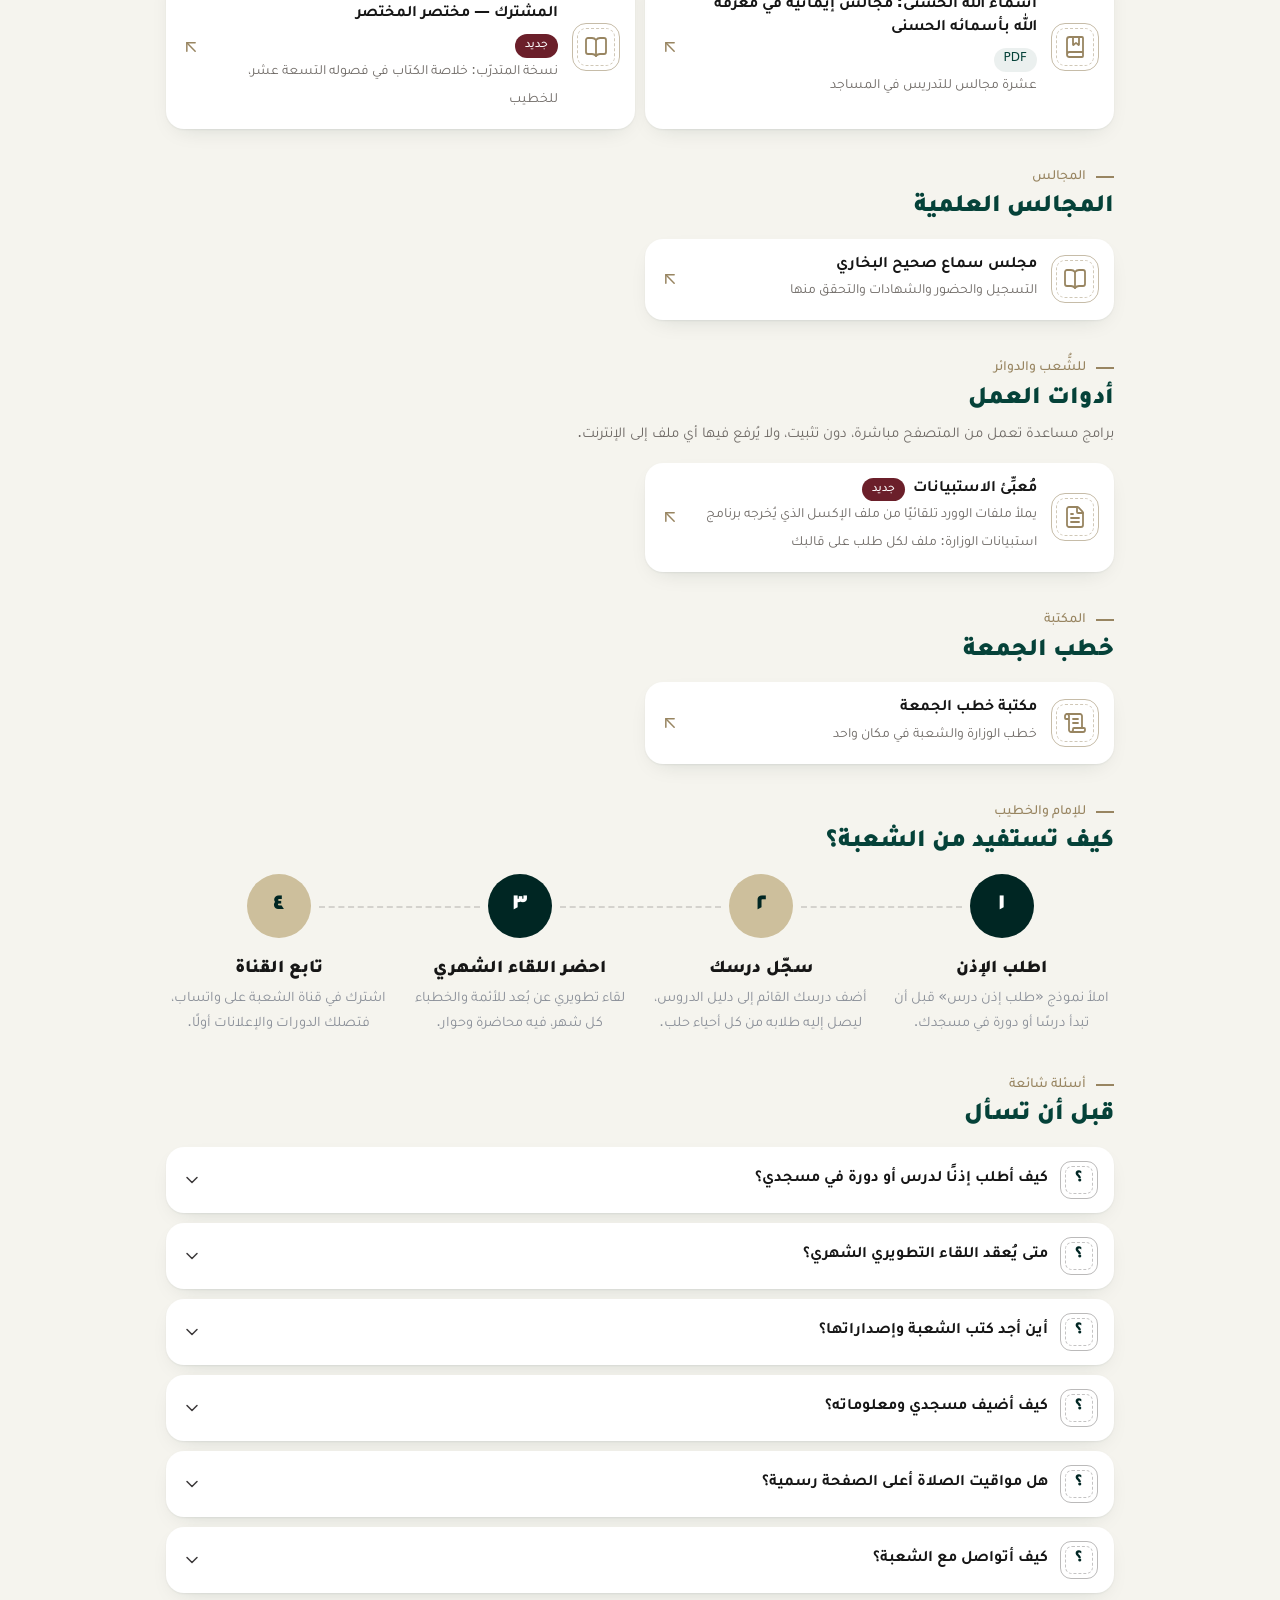
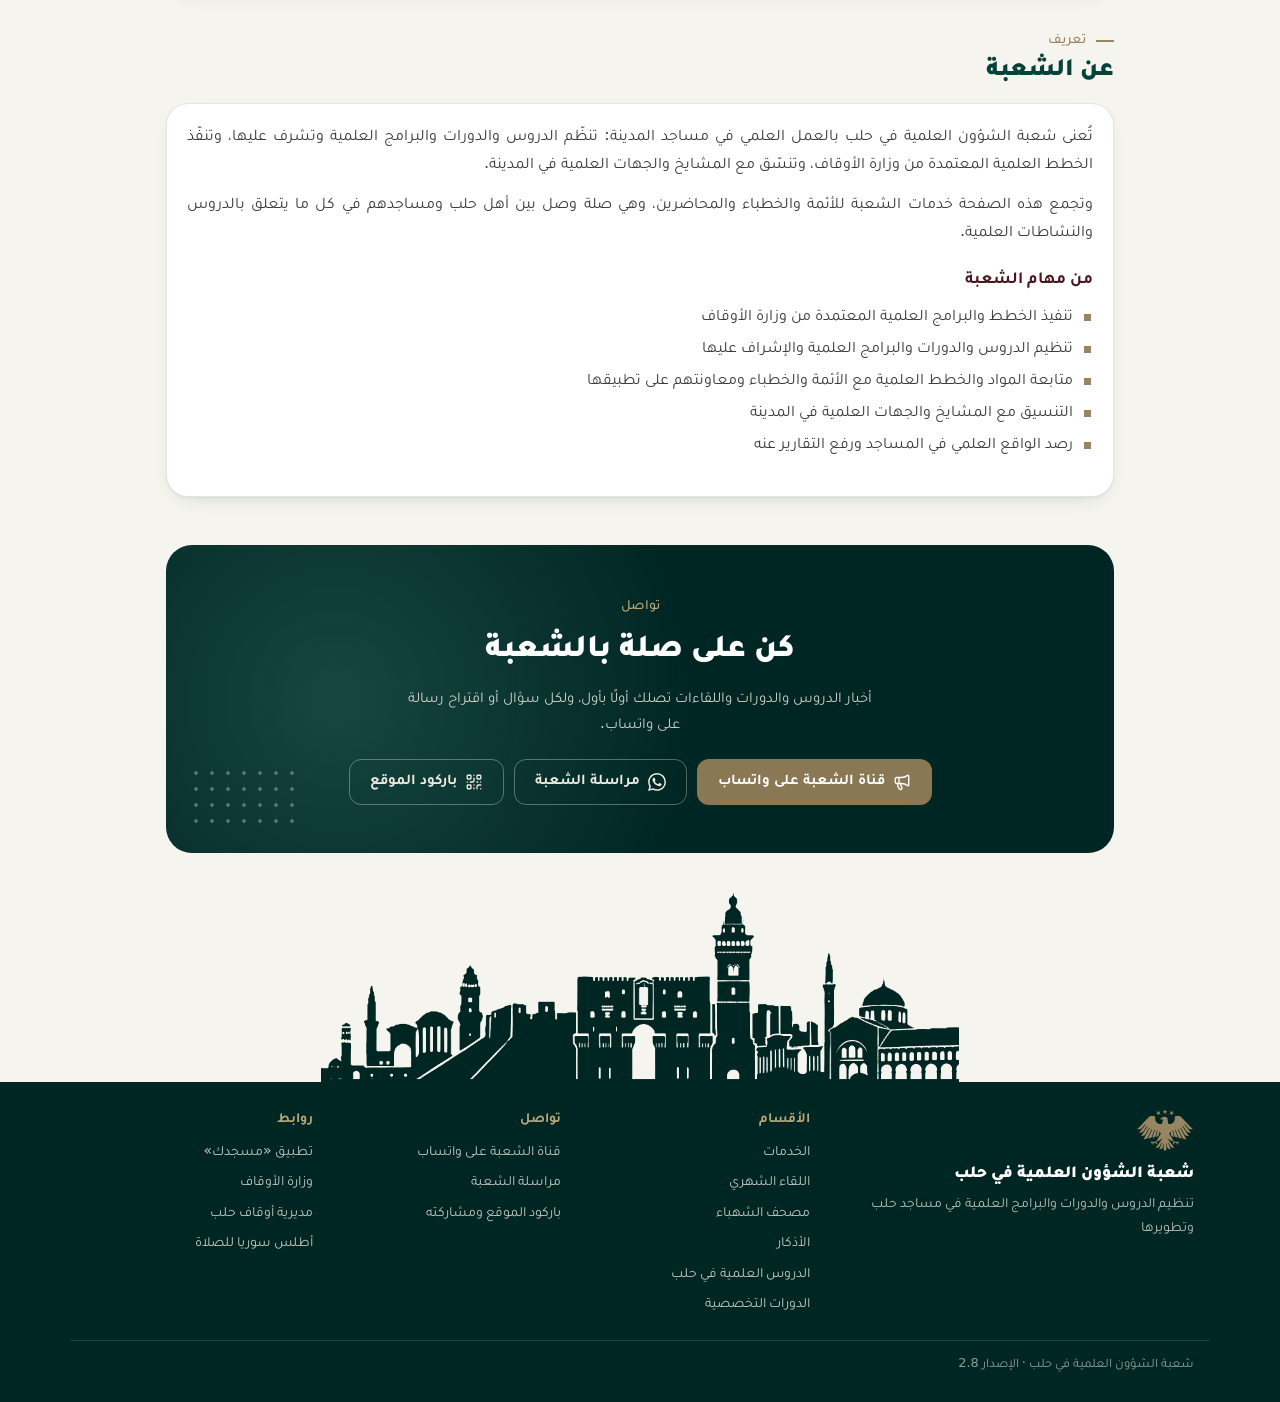
==== commit 4bd3dbe4: "Add files via upload" ====
--- a/index.html
+++ b/index.html
@@ -23,7 +23,7 @@
   <link rel="icon" href="images/favicon.svg" type="image/svg+xml">
   <link rel="apple-touch-icon" href="images/apple-touch-icon.png">
   <link rel="manifest" href="manifest.webmanifest">
-  <link rel="stylesheet" href="style.css?v=2.7">
+  <link rel="stylesheet" href="style.css?v=2.8">
 </head>
 <body>
 
@@ -206,12 +206,12 @@
   </dialog>
   <div class="toast" id="toast" role="status" aria-live="polite"></div>
 
-  <script src="config.js?v=2.7"></script>
-  <script src="content.js?v=2.7"></script>
-  <script src="icons.js?v=2.7"></script>
+  <script src="config.js?v=2.8"></script>
+  <script src="content.js?v=2.8"></script>
+  <script src="icons.js?v=2.8"></script>
   <script src="vendor/qrcode.js"></script>
-  <script src="app.js?v=2.7"></script>
-  <script src="prayer.js?v=2.7"></script>
-  <script src="search.js?v=2.7"></script>
+  <script src="app.js?v=2.8"></script>
+  <script src="prayer.js?v=2.8"></script>
+  <script src="search.js?v=2.8"></script>
 </body>
 </html>
--- a/style.css
+++ b/style.css
@@ -22,6 +22,11 @@
 /* خط نصوص الأذكار: نسخي يضبط التشكيل على «لا» والتنوين ضبطًا صحيحًا */
 @font-face { font-family: 'AdhkarFont'; font-weight: 400; font-display: swap; src: url('fonts/noto-naskh-arabic-400-normal.woff2') format('woff2');
   unicode-range: U+0600-06FF, U+0750-077F, U+0870-088E, U+0890-0891, U+0897-08E1, U+08E3-08FF, U+200C-200E, U+2010-2011, U+204F, U+2E41, U+FB50-FDFF, U+FE70-FE74, U+FE76-FEFC; }
+@font-face { font-family: 'AdhkarFont'; font-weight: 700 900; font-display: swap; src: url('fonts/noto-naskh-arabic-700-normal.woff2') format('woff2');
+  unicode-range: U+0600-06FF, U+0750-077F, U+0870-088E, U+0890-0891, U+0897-08E1, U+08E3-08FF, U+200C-200E, U+2010-2011, U+204F, U+2E41, U+FB50-FDFF, U+FE70-FE74, U+FE76-FEFC; }
+/* «لا» المشكولة (لَا، لًا…) لا يضبطها خط الموقع، فيظهر الألف منفصلًا؛
+   فالنص المشكول يُكتب بالنسخي: المصدر والفضل وأقوال العلماء دائمًا، وما سواها إن كانت فيه (lf) */
+.lf { font-family: 'AdhkarFont', var(--font) !important; }
 
 /* ---------- الألوان المعتمدة ---------- */
 :root {
@@ -699,7 +704,7 @@
 .ad-src-btn { border: 0; background: none; color: var(--gold-700); font-size: 13px; font-weight: 700; cursor: pointer; border-bottom: 1px dashed rgba(152, 133, 97, .6); padding: 0 0 1px; }
 .ad-src { margin-top: 8px; padding: 10px 12px; border-radius: 12px; background: var(--bg); text-align: right; font-size: 14px; line-height: 1.8; color: var(--text); }
 .ad-src b { display: block; color: var(--forest-700); }
-.ad-src span { display: block; margin-top: 6px; }
+.ad-src span { display: block; margin-top: 6px; font-family: 'AdhkarFont', var(--font); font-size: 15.5px; line-height: 2; }
 
 /* العدّاد: يبقى ظاهرًا أسفل الشاشة */
 .ad-dock {
@@ -753,7 +758,8 @@
 .ad-verd { margin-top: 10px; padding-top: 8px; border-top: 1px dashed rgba(152, 133, 97, .45); }
 .ad-verd i { display: block; font-style: normal; font-weight: 800; color: #6b1f2a; font-size: 13px; }
 .ad-verd ul { margin: 4px 0 0; padding: 0 18px 0 0; list-style: square; }
-.ad-verd li { margin: 3px 0; font-size: 13.5px; line-height: 1.75; }
+.ad-verd li { margin: 3px 0; font-family: 'AdhkarFont', var(--font); font-size: 14.5px; line-height: 1.95; }
+.ad-verd li b, .ad-verd li small { font-family: var(--font); }
 .ad-verd li b { display: inline; color: var(--forest-700); }
 .ad-verd li small { color: var(--muted); font-size: 12px; }
 /* تثبيت صفحة الأذكار تطبيقًا */
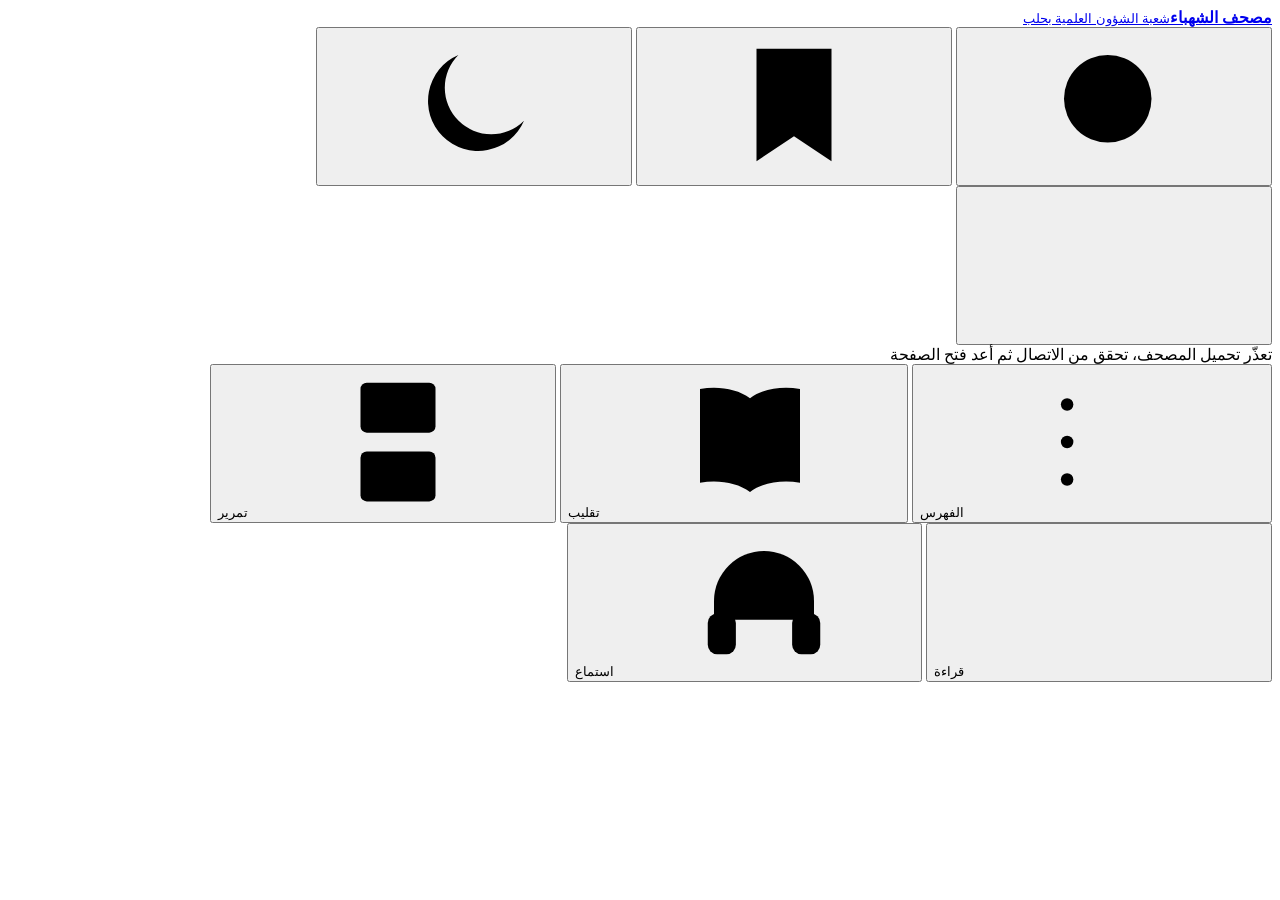
==== commit fd1a37b2: "Add files via upload" ====
--- a/index.html
+++ b/index.html
@@ -1,217 +1,418 @@
 <!doctype html>
 <html lang="ar" dir="rtl">
 <head>
-  <meta charset="utf-8">
-  <meta name="viewport" content="width=device-width, initial-scale=1, viewport-fit=cover">
-  <title>شعبة الشؤون العلمية في حلب</title>
-  <meta name="description" content="موقع شعبة الشؤون العلمية في حلب: خدمات الأئمة والخطباء، واللقاء التطويري الشهري، والدروس العلمية في مساجد حلب، والدورات والإصدارات، ومواقيت الصلاة.">
-  <meta name="theme-color" content="#002623">
-
-  <!-- المعاينة عند مشاركة الرابط في واتساب وفيسبوك
-       إن اخترت في Vercel اسمًا غير elmi-halab فغيّر الرابطين التاليين -->
-  <meta property="og:type" content="website">
-  <meta property="og:locale" content="ar_AR">
-  <meta property="og:title" content="شعبة الشؤون العلمية في حلب">
-  <meta property="og:description" content="خدمات الأئمة والخطباء، واللقاء التطويري الشهري، والدروس والدورات العلمية، ومواقيت الصلاة.">
-  <meta property="og:url" content="https://elmi-halab.vercel.app/">
-  <meta property="og:image" content="https://elmi-halab.vercel.app/images/og.png">
-  <meta property="og:image:width" content="1200">
-  <meta property="og:image:height" content="630">
-  <meta name="twitter:card" content="summary_large_image">
-
-  <link rel="icon" href="favicon.ico" sizes="any">
-  <link rel="icon" href="images/favicon.svg" type="image/svg+xml">
-  <link rel="apple-touch-icon" href="images/apple-touch-icon.png">
-  <link rel="manifest" href="manifest.webmanifest">
-  <link rel="stylesheet" href="style.css?v=2.8">
+<meta charset="utf-8">
+<meta name="viewport" content="width=device-width, initial-scale=1, viewport-fit=cover">
+<title>مصحف الشهباء</title>
+<meta name="description" content="مصحف الشهباء — مصحف المدينة النبوية بخط مجمع الملك فهد، من شعبة الشؤون العلمية في حلب">
+<meta name="theme-color" content="#054239">
+<link rel="icon" href="favicon.ico" sizes="any">
+<link rel="icon" type="image/png" href="icons/favicon-32.png">
+<link rel="apple-touch-icon" href="icons/apple-touch-icon.png">
+<link rel="manifest" href="manifest.webmanifest">
+<meta name="apple-mobile-web-app-capable" content="yes">
+<meta name="apple-mobile-web-app-title" content="مصحف الشهباء">
+<link rel="stylesheet" href="css/app.css">
+<script>
+  // apply the saved theme before first paint
+  try { var t = localStorage.getItem('shahba.theme'); if (t) document.documentElement.dataset.theme = t;
+        var pp = localStorage.getItem('shahba.paper'); if (pp && pp !== 'cream') document.documentElement.dataset.paper = pp; } catch (e) {}
+  // after an update the new offline copy takes over: reload once so the page and its code are the same version
+  (function () {
+    var V = '0.8.0';
+    if (!('serviceWorker' in navigator) || !navigator.serviceWorker.controller) return;
+    navigator.serviceWorker.addEventListener('controllerchange', function () {
+      try { if (sessionStorage.getItem('shahba.reloaded') === V) return; sessionStorage.setItem('shahba.reloaded', V); } catch (e) { return; }
+      location.reload();
+    });
+  })();
+</script>
 </head>
 <body>
-
-  <!-- الشريط العلوي الثابت -->
-  <nav class="topbar" id="topbar" aria-label="التنقل">
-    <div class="wrap topbar-in">
-      <a class="brand" href="#top" aria-label="أعلى الصفحة">
-        <img src="images/eagle.svg" alt="" width="40" height="30">
-        <span><b id="brandTitle">شعبة الشؤون العلمية</b><small id="brandOrg">مديرية أوقاف حلب</small></span>
-      </a>
-      <div class="tb-links" id="tbLinks"></div>
-      <button class="tb-next" id="tbNext" type="button" hidden aria-label="مواقيت الصلاة"></button>
-      <button class="tb-menu tb-search" type="button" data-search aria-label="البحث في الموقع">
-        <svg class="ic" width="19" height="19" viewBox="0 0 24 24" fill="none" stroke="currentColor" stroke-width="2.2" stroke-linecap="round" stroke-linejoin="round" aria-hidden="true"><path d="M11 19a8 8 0 1 0 0-16 8 8 0 0 0 0 16Z"/><path d="m21 21-4.3-4.3"/></svg>
-        <span>بحث</span>
-      </button>
-      <button class="tb-menu" id="menuBtn" type="button" aria-haspopup="dialog">
-        <svg class="ic" width="20" height="20" viewBox="0 0 24 24" fill="none" stroke="currentColor" stroke-width="2.2" stroke-linecap="round" aria-hidden="true"><path d="M4 7h16M4 12h16M4 17h16"/></svg>
-        <span>الأقسام</span>
-      </button>
-    </div>
+<svg width="0" height="0" style="position:absolute" aria-hidden="true">
+  <symbol id="i-search" viewBox="0 0 24 24"><circle cx="11" cy="11" r="7"/><path d="M20 20l-4-4"/></symbol>
+  <symbol id="i-bookmark" viewBox="0 0 24 24"><path d="M6 3h12v18l-6-4-6 4z"/></symbol>
+  <symbol id="i-moon" viewBox="0 0 24 24"><path d="M20 14.5A8 8 0 1 1 9.5 4a6.5 6.5 0 0 0 10.5 10.5z"/></symbol>
+  <symbol id="i-sun" viewBox="0 0 24 24"><circle cx="12" cy="12" r="4"/><path d="M12 2v2M12 20v2M2 12h2M20 12h2M4.9 4.9l1.4 1.4M17.7 17.7l1.4 1.4M4.9 19.1l1.4-1.4M17.7 6.3l1.4-1.4"/></symbol>
+  <symbol id="i-menu" viewBox="0 0 24 24"><path d="M4 6h16M4 12h16M4 18h16"/></symbol>
+  <symbol id="i-list" viewBox="0 0 24 24"><path d="M9 6h11M9 12h11M9 18h11"/><circle cx="4.5" cy="6" r="1"/><circle cx="4.5" cy="12" r="1"/><circle cx="4.5" cy="18" r="1"/></symbol>
+  <symbol id="i-pages" viewBox="0 0 24 24"><path d="M12 5c-2-1.5-5-2-8-1.5v15c3-.5 6 0 8 1.5 2-1.5 5-2 8-1.5v-15c-3-.5-6 0-8 1.5zM12 5v15"/></symbol>
+  <symbol id="i-scroll" viewBox="0 0 24 24"><rect x="6" y="2.5" width="12" height="8" rx="1"/><rect x="6" y="13.5" width="12" height="8" rx="1"/></symbol>
+  <symbol id="i-read" viewBox="0 0 24 24"><path d="M4 6h16M4 10h16M4 14h16M8 18h12"/></symbol>
+  <symbol id="i-copy" viewBox="0 0 24 24"><rect x="8" y="8" width="12" height="13" rx="2"/><path d="M16 8V5a2 2 0 0 0-2-2H6a2 2 0 0 0-2 2v11a2 2 0 0 0 2 2h2"/></symbol>
+  <symbol id="i-x" viewBox="0 0 24 24"><path d="M6 6l12 12M18 6L6 18"/></symbol>
+  <symbol id="i-next" viewBox="0 0 24 24"><path d="M15 6l-6 6 6 6"/></symbol>
+  <symbol id="i-prev" viewBox="0 0 24 24"><path d="M9 6l6 6-6 6"/></symbol>
+  <symbol id="i-plus" viewBox="0 0 24 24"><path d="M12 5v14M5 12h14"/></symbol>
+  <symbol id="i-minus" viewBox="0 0 24 24"><path d="M5 12h14"/></symbol>
+  <symbol id="i-down" viewBox="0 0 24 24"><path d="M12 3v12M7 10l5 5 5-5M4 20h16"/></symbol>
+  <symbol id="i-info" viewBox="0 0 24 24"><circle cx="12" cy="12" r="9"/><path d="M12 11v6M12 7.5v.5"/></symbol>
+  <symbol id="i-share" viewBox="0 0 24 24"><circle cx="18" cy="5" r="2.5"/><circle cx="6" cy="12" r="2.5"/><circle cx="18" cy="19" r="2.5"/><path d="M8.2 10.8l7.6-4.4M8.2 13.2l7.6 4.4"/></symbol>
+  <symbol id="i-gear" viewBox="0 0 24 24"><circle cx="12" cy="12" r="3"/><path d="M19.4 15a1.7 1.7 0 0 0 .3 1.8l.1.1a2 2 0 1 1-2.8 2.8l-.1-.1a1.7 1.7 0 0 0-1.8-.3 1.7 1.7 0 0 0-1 1.5V21a2 2 0 1 1-4 0v-.1a1.7 1.7 0 0 0-1.1-1.5 1.7 1.7 0 0 0-1.8.3l-.1.1a2 2 0 1 1-2.8-2.8l.1-.1a1.7 1.7 0 0 0 .3-1.8 1.7 1.7 0 0 0-1.5-1H3a2 2 0 1 1 0-4h.1a1.7 1.7 0 0 0 1.5-1.1 1.7 1.7 0 0 0-.3-1.8l-.1-.1a2 2 0 1 1 2.8-2.8l.1.1a1.7 1.7 0 0 0 1.8.3H9a1.7 1.7 0 0 0 1-1.5V3a2 2 0 1 1 4 0v.1a1.7 1.7 0 0 0 1 1.5 1.7 1.7 0 0 0 1.8-.3l.1-.1a2 2 0 1 1 2.8 2.8l-.1.1a1.7 1.7 0 0 0-.3 1.8V9a1.7 1.7 0 0 0 1.5 1H21a2 2 0 1 1 0 4h-.1a1.7 1.7 0 0 0-1.5 1z"/></symbol>
+  <symbol id="i-tafsir" viewBox="0 0 24 24"><path d="M4 4.5h6a2 2 0 0 1 2 2V20a1.5 1.5 0 0 0-1.5-1.5H4zM20 4.5h-6a2 2 0 0 0-2 2V20a1.5 1.5 0 0 1 1.5-1.5H20z"/><path d="M15 9h2.5M15 12.5h2.5M6.5 9H9M6.5 12.5H9"/></symbol>
+  <symbol id="i-flip" viewBox="0 0 24 24"><path d="M12 4v16"/><path d="M12 6c-2-1.3-4.6-1.8-7.5-1.4v13.8c2.9-.4 5.5.1 7.5 1.4"/><path d="M15.5 8.5l2.5-2.5 2.5 2.5M18 6v6.5a3 3 0 0 1-3 3"/></symbol>
+  <symbol id="i-up" viewBox="0 0 24 24"><path d="M6 15l6-6 6 6"/></symbol>
+  <symbol id="i-dn" viewBox="0 0 24 24"><path d="M6 9l6 6 6-6"/></symbol>
+  <symbol id="i-play" viewBox="0 0 24 24"><path d="M8 5.5v13l10.5-6.5z" fill="currentColor"/></symbol>
+  <symbol id="i-pause" viewBox="0 0 24 24"><path d="M8 5v14M16 5v14" stroke-width="3.2"/></symbol>
+  <symbol id="i-head" viewBox="0 0 24 24"><path d="M4 15v-3a8 8 0 0 1 16 0v3"/><rect x="3" y="14" width="4.5" height="6.5" rx="1.5"/><rect x="16.5" y="14" width="4.5" height="6.5" rx="1.5"/></symbol>
+  <symbol id="i-tune" viewBox="0 0 24 24"><path d="M4 7h10M18 7h2M4 17h4M12 17h8"/><circle cx="16" cy="7" r="2"/><circle cx="10" cy="17" r="2"/></symbol>
+  <symbol id="i-mic" viewBox="0 0 24 24"><rect x="9" y="3" width="6" height="11" rx="3"/><path d="M5.5 11a6.5 6.5 0 0 0 13 0M12 17.5V21M8.5 21h7"/></symbol>
+  <symbol id="i-bulb" viewBox="0 0 24 24"><path d="M9 18h6M10 21h4M12 3a6 6 0 0 0-3.6 10.8c.7.6 1.1 1.3 1.1 2.2h5c0-.9.4-1.6 1.1-2.2A6 6 0 0 0 12 3z"/></symbol>
+  <symbol id="i-stop" viewBox="0 0 24 24"><rect x="6" y="6" width="12" height="12" rx="2" fill="currentColor"/></symbol>
+  <symbol id="i-box" viewBox="0 0 24 24"><rect x="3" y="4" width="18" height="5" rx="1"/><path d="M5 9v10a1 1 0 0 0 1 1h12a1 1 0 0 0 1-1V9M10 13h4"/></symbol>
+  <symbol id="i-install" viewBox="0 0 24 24"><rect x="6" y="2" width="12" height="20" rx="2"/><path d="M12 7v7M9 11l3 3 3-3"/></symbol>
+</svg>
+
+<header class="topbar">
+  <a class="brand" href="./" aria-label="مصحف الشهباء">
+    <span class="eagle" aria-hidden="true"></span>
+    <span class="brand-text"><b>مصحف الشهباء</b><small>شعبة الشؤون العلمية بحلب</small></span>
+  </a>
+  <nav class="tools">
+    <button class="ib" id="btnSearch" aria-label="البحث"><svg><use href="#i-search"/></svg></button>
+    <button class="ib" id="btnMarkPage" aria-label="علامة على هذه الصفحة"><svg><use href="#i-bookmark"/></svg></button>
+    <button class="ib" id="btnTheme" aria-label="الوضع الليلي"><svg><use href="#i-moon"/></svg></button>
+    <button class="ib" id="btnMenu" aria-label="القائمة"><svg><use href="#i-menu"/></svg></button>
   </nav>
-
-  <header class="hero" id="top">
-    <div class="wrap hero-grid">
-      <div class="hero-text">
-        <span class="kicker" id="orgName">مديرية أوقاف حلب</span>
-        <h1 id="siteTitle">شعبة الشؤون العلمية</h1>
-        <p class="tagline" id="tagline">تنظيم الدروس والدورات والبرامج العلمية في مساجد حلب وتطويرها</p>
-        <ul class="hero-feats" id="heroPoints"></ul>
-        <div class="hero-actions">
-          <a class="btn btn-dark" id="ctaBtn" href="#sectionsTop"></a>
-          <a class="btn btn-line" id="waBtn" href="https://www.whatsapp.com/channel/0029Vb7F8jREKyZPQP4L4A2y" target="_blank" rel="noopener"></a>
-        </div>
-        <button class="srch-trigger" type="button" data-search><svg width="20" height="20" viewBox="0 0 24 24" fill="none" stroke="currentColor" stroke-width="2.2" stroke-linecap="round" stroke-linejoin="round" aria-hidden="true"><path d="M11 19a8 8 0 1 0 0-16 8 8 0 0 0 0 16Z"/><path d="m21 21-4.3-4.3"/></svg><span>ابحث في الموقع والأذكار ومواقيت المدن…</span></button>
-        <button class="hero-share" id="shareBtn" type="button"></button>
-      </div>
-
-      <!-- بطاقة مواقيت الصلاة: تُملأ من prayer.js -->
-      <div class="hero-side">
-        <div class="pcard" id="pbar" role="region" aria-label="مواقيت الصلاة">
-          <img class="pc-mark" src="images/eagle.svg" alt="" width="120" height="91" aria-hidden="true">
-          <div class="pc-head">
-            <div class="pc-next"><small>الصلاة القادمة</small><b id="pNextName">—</b></div>
-            <div class="pc-time"><small>الأذان</small><b id="pNextTime">–</b></div>
-          </div>
-          <div class="pc-left"><small>الوقت المتبقي</small><b id="pLeft" class="num">–</b></div>
-          <div class="pc-prog" aria-hidden="true"><span id="pProg"></span></div>
-          <div class="pc-since" id="pSinceRow"><span id="pSinceLabel">مضى على <b>—</b></span><b id="pSince" class="num">–</b></div>
-          <div class="pbar-times" id="pTimes">
-            <div class="pt"><small>الفجر</small><b>–</b></div><div class="pt sun"><small>الشروق</small><b>–</b></div><div class="pt"><small>الظهر</small><b>–</b></div><div class="pt"><small>العصر</small><b>–</b></div><div class="pt"><small>المغرب</small><b>–</b></div><div class="pt"><small>العشاء</small><b>–</b></div>
-          </div>
-          <p class="pc-hint">اضغط على أي صلاة لترى كم بقي عليها أو كم مضى</p>
-          <a class="pc-adhkar" id="pAdhkar" href="adhkar.html"><span id="pAdhkarText">الأذكار</span><span aria-hidden="true">←</span></a>
-          <div class="pc-foot">
-            <button class="pbar-city" id="pCity" type="button" aria-haspopup="dialog" title="تغيير المدينة">
-              <svg class="ic" width="16" height="16" viewBox="0 0 24 24" fill="none" stroke="currentColor" stroke-width="2" stroke-linecap="round" stroke-linejoin="round" aria-hidden="true"><path d="M20 10c0 4.993-5.539 10.193-7.399 11.799a1 1 0 0 1-1.202 0C9.539 20.193 4 14.993 4 10a8 8 0 0 1 16 0"/><circle cx="12" cy="10" r="3"/></svg>
-              <b id="pCityName">حلب</b>
-              <svg class="ic chev" width="14" height="14" viewBox="0 0 24 24" fill="none" stroke="currentColor" stroke-width="2.4" stroke-linecap="round" stroke-linejoin="round" aria-hidden="true"><path d="m6 9 6 6 6-6"/></svg>
-            </button>
-            <span class="pbar-date" id="pDate"></span>
-          </div>
-        </div>
-      </div>
-    </div>
-    <div class="hero-sky" aria-hidden="true"></div>
-  </header>
-
-  <main>
-    <div class="wrap">
-      <!-- القسم الأول في الترتيب (الخدمات) يظهر هنا قبل اللقاء الشهري -->
-      <div id="sectionsTop"></div>
-
-      <section class="block" id="meeting" aria-labelledby="meetingHead">
-        <div class="block-head">
-          <span class="kicker">للأئمة والخطباء</span>
-          <h2 id="meetingHead">اللقاء التطويري الشهري</h2>
-        </div>
-        <div id="meetingBox"><div class="skeleton" style="height:220px"></div></div>
-      </section>
-
-      <div id="sections">
-        <div class="skeleton" style="margin-top:28px"></div>
-        <div class="skeleton" style="margin-top:10px"></div>
-      </div>
-
-      <section class="block" id="steps" aria-labelledby="stepsHead" hidden>
-        <div class="block-head">
-          <span class="kicker">للإمام والخطيب</span>
-          <h2 id="stepsHead">كيف تستفيد من الشعبة؟</h2>
-        </div>
-        <ol class="steps-grid" id="stepsBox"></ol>
-      </section>
-
-      <section class="block" id="faq" aria-labelledby="faqHead" hidden>
-        <div class="block-head">
-          <span class="kicker">أسئلة شائعة</span>
-          <h2 id="faqHead">قبل أن تسأل</h2>
-        </div>
-        <div class="faq" id="faqBox"></div>
-      </section>
-
-      <section class="block" id="about" aria-labelledby="aboutHead">
-        <div class="block-head">
-          <span class="kicker">تعريف</span>
-          <h2 id="aboutHead">عن الشعبة</h2>
-        </div>
-        <div class="about" id="aboutBox"></div>
-      </section>
-    </div>
-
-    <!-- دعوة ختامية -->
-    <section class="cta-band" aria-labelledby="ctaHead">
-      <div class="wrap">
-        <div class="cta-card">
-          <span class="kicker">تواصل</span>
-          <h2 id="ctaHead">كن على صلة بالشعبة</h2>
-          <p>أخبار الدروس والدورات واللقاءات تصلك أولًا بأول، ولكل سؤال أو اقتراح رسالة على واتساب.</p>
-          <div class="cta-actions" id="ctaActions"></div>
-        </div>
-      </div>
-    </section>
-  </main>
-
-  <footer class="foot">
-    <div class="foot-sky" aria-hidden="true"></div>
-    <div class="foot-in">
-      <div class="wrap foot-grid">
-        <div class="foot-brand">
-          <img src="images/eagle.svg" alt="" width="58" height="44">
-          <b>شعبة الشؤون العلمية في حلب</b>
-          <p id="footTag">تنظيم الدروس والدورات والبرامج العلمية في مساجد حلب وتطويرها</p>
-        </div>
-        <div class="foot-col"><h3>الأقسام</h3><ul id="footSections"></ul></div>
-        <div class="foot-col"><h3>تواصل</h3><ul id="footContact"></ul></div>
-        <div class="foot-col"><h3>روابط</h3><ul id="footLinks"></ul></div>
-      </div>
-      <div class="wrap foot-bottom"><span>شعبة الشؤون العلمية في حلب</span> · <span id="ver">الإصدار 1.3</span></div>
-    </div>
-  </footer>
-
-  <!-- قائمة الأقسام -->
-  <dialog class="sheet menu-sheet" id="menuSheet" aria-labelledby="menuHead">
-    <div class="sheet-in">
-      <h3 id="menuHead">أقسام الموقع</h3>
-      <nav class="menu-list" id="menuList"></nav>
-      <div class="sheet-actions">
-        <button class="btn btn-outline" type="button" data-search>بحث</button>
-        <button class="btn btn-forest" id="menuShare" type="button">باركود ومشاركة</button>
-        <button class="btn btn-outline" id="menuClose" type="button">إغلاق</button>
-      </div>
-    </div>
-  </dialog>
-
-  <dialog class="sheet" id="shareSheet">
-    <div class="sheet-in">
-      <h3 id="shareHead">شارك الموقع</h3>
-      <p id="shareNote">امسح الباركود بكاميرا الهاتف، أو انسخ الرابط</p>
-      <div class="seg" id="qrSeg" hidden>
-        <button type="button" data-k="site" class="on" aria-pressed="true">باركود الموقع</button>
-        <button type="button" data-k="wa" aria-pressed="false">واتساب الشعبة</button>
-      </div>
-      <div class="qr-box" id="qrBox"></div>
-      <div class="url-line" id="urlLine"></div>
-      <div class="sheet-actions">
-        <button class="btn btn-forest" id="copyBtn" type="button">نسخ الرابط</button>
-        <button class="btn btn-outline" id="closeShare" type="button">إغلاق</button>
-      </div>
-    </div>
-  </dialog>
-  <dialog class="sheet city-sheet" id="citySheet" aria-labelledby="cityHead">
-    <div class="sheet-in">
-      <h3 id="cityHead">اختر مدينتك</h3>
-      <p>مواقيت تقويم وزارة الأوقاف لكل مناطق سورية</p>
-      <input class="inp" id="citySearch" type="search" placeholder="ابحث: منبج، عفرين، دمشق…" autocomplete="off" aria-label="ابحث عن مدينة">
-      <div class="city-list" id="cityList"></div>
-      <a class="atlas-link" id="masjidakLink" href="https://masjidak.mow.gov.sy/ar" target="_blank" rel="noopener">مواقيت الصلاة وخريطة المساجد ودروسها في تطبيق <b>«مسجدك»</b> من وزارة الأوقاف</a>
-      <div class="sheet-actions"><button class="btn btn-outline" id="cityClose" type="button">إغلاق</button></div>
-    </div>
-  </dialog>
-  <div class="toast" id="toast" role="status" aria-live="polite"></div>
-
-  <script src="config.js?v=2.8"></script>
-  <script src="content.js?v=2.8"></script>
-  <script src="icons.js?v=2.8"></script>
-  <script src="vendor/qrcode.js"></script>
-  <script src="app.js?v=2.8"></script>
-  <script src="prayer.js?v=2.8"></script>
-  <script src="search.js?v=2.8"></script>
+</header>
+
+<div class="strip" id="strip">
+  <span id="stripSurah">…</span>
+  <button class="flipb" id="btnFlip" hidden><svg><use href="#i-flip"/></svg><span>تفسير الصفحة</span></button>
+  <span id="stripPage"></span>
+</div>
+
+<main id="main">
+  <section id="vPage" class="view pager" aria-label="تقليب الصفحات"></section>
+  <section id="vScroll" class="view scroller" aria-label="تمرير متصل" hidden></section>
+  <section id="vRead" class="view reader" aria-label="القراءة الحرة" hidden>
+    <div class="rbar">
+      <button class="ib sm" id="rPrev" aria-label="السورة السابقة"><svg><use href="#i-prev"/></svg></button>
+      <button class="rsel" id="rTitle">…</button>
+      <button class="ib sm" id="rNext" aria-label="السورة التالية"><svg><use href="#i-next"/></svg></button>
+      <span class="sp"></span>
+      <button class="ib sm" id="zOut" aria-label="تصغير"><svg><use href="#i-minus"/></svg></button>
+      <span class="zv" id="zVal">١٠٠٪</span>
+      <button class="ib sm" id="zIn" aria-label="تكبير"><svg><use href="#i-plus"/></svg></button>
+    </div>
+    <div class="rbody" id="rBody"></div>
+  </section>
+</main>
+
+<nav class="bottombar" id="modes">
+  <button data-act="index"><svg><use href="#i-list"/></svg><span>الفهرس</span></button>
+  <button data-mode="page"><svg><use href="#i-pages"/></svg><span>تقليب</span></button>
+  <button data-mode="scroll"><svg><use href="#i-scroll"/></svg><span>تمرير</span></button>
+  <button data-mode="read"><svg><use href="#i-read"/></svg><span>قراءة</span></button>
+  <button data-act="listen"><svg><use href="#i-head"/></svg><span>استماع</span></button>
+</nav>
+
+<!-- Player -->
+<div class="player" id="player" hidden>
+  <div class="pprog"><i id="plBar"></i></div>
+  <button class="plbig" id="plPlay" aria-label="تشغيل أو إيقاف"><svg><use href="#i-play"/></svg></button>
+  <div class="plinfo" id="plInfo" role="button" tabindex="0"><b id="plTitle"></b><small id="plRec"></small><button class="plchip" id="plBack" hidden>↩ إلى موضع التلاوة</button></div>
+  <span class="plrep" id="plRep" hidden></span>
+  <button class="ib sm" id="plPrev" aria-label="الآية السابقة"><svg><use href="#i-prev"/></svg></button>
+  <button class="ib sm" id="plNext" aria-label="الآية التالية"><svg><use href="#i-next"/></svg></button>
+  <button class="ib sm" id="plMore" aria-label="القارئ والتكرار والتلقين"><svg><use href="#i-tune"/></svg></button>
+  <button class="ib sm" id="plClose" aria-label="إغلاق المشغّل"><svg><use href="#i-x"/></svg></button>
+</div>
+
+<!-- Index -->
+<div class="panel" id="pIndex" hidden>
+  <div class="phead">
+    <div class="tabs" role="tablist">
+      <button class="on" data-tab="tSurah">السور</button>
+      <button data-tab="tPage">الصفحات</button>
+      <button data-tab="tMarks">العلامات</button>
+    </div>
+    <button class="ib close" aria-label="إغلاق"><svg><use href="#i-x"/></svg></button>
+  </div>
+  <div class="pbody">
+    <div class="tab" id="tSurah">
+      <input class="field" id="sFilter" type="search" placeholder="اكتب اسم السورة أو رقمها" autocomplete="off">
+      <div class="cont" id="contRow" hidden></div>
+      <ol class="slist" id="sList"></ol>
+    </div>
+    <div class="tab" id="tPage" hidden>
+      <label class="kick">انتقل إلى صفحة</label>
+      <div class="row"><input class="field" id="pNum" type="number" min="1" max="604" inputmode="numeric" placeholder="من ١ إلى ٦٠٤"><button class="btn" id="pGo">انتقل</button></div>
+      <p class="note">فهرس الأجزاء والأحزاب يُضاف قريبًا بإذن الله، حين تصل بياناته الموثقة.</p>
+    </div>
+    <div class="tab" id="tMarks" hidden><ul class="mlist" id="mList"></ul></div>
+  </div>
+</div>
+
+<!-- Search -->
+<div class="panel" id="pSearch" hidden>
+  <div class="phead">
+    <input class="field big" id="qIn" type="search" placeholder="ابحث بكلمة أو جزء من آية" autocomplete="off">
+    <button class="ib close" aria-label="إغلاق"><svg><use href="#i-x"/></svg></button>
+  </div>
+  <div class="chips" id="qScope" role="tablist"><button data-sc="q">في القرآن</button><button data-sc="t">في التفاسير</button><button data-sc="a">في الكل</button></div>
+  <div class="pbody"><p class="note" id="qInfo">اكتب كلمتين أو أكثر. ويمكنك كتابة رقم السورة والآية هكذا: ٢:٢٥٥</p><div id="qOut"></div></div>
+</div>
+
+<!-- Menu -->
+<div class="panel" id="pMenu" hidden>
+  <div class="phead"><b class="ptitle">مصحف الشهباء</b><button class="ib close" aria-label="إغلاق"><svg><use href="#i-x"/></svg></button></div>
+  <div class="pbody">
+    <button class="mitem" id="mTsm"><svg><use href="#i-mic"/></svg><span><b>التسميع</b><small>اقرأ من حفظك، والبرنامج يتابعك ويعلّم الأخطاء</small></span></button>
+    <button class="mitem" id="mSet"><svg><use href="#i-gear"/></svg><span><b>الإعدادات</b><small>التفسير، الضغط على الآية، التقليب، النسخ، المظهر</small></span></button>
+    <button class="mitem" id="mOffline"><svg><use href="#i-down"/></svg><span><b>تنزيل المصحف كاملًا</b><small id="offInfo">ليعمل مع التفاسير دون إنترنت (نحو ١٠٥ ميغا)</small></span></button>
+    <div class="prog" id="offProg" hidden><i></i></div>
+    <button class="mitem" id="mStore"><svg><use href="#i-box"/></svg><span><b>المحفوظات في جهازي</b><small>نزّل تلاوة المصحف كله أو سورًا تختارها، واحذف ما لا تحتاجه</small></span></button>
+    <button class="mitem" id="mInstall"><svg><use href="#i-install"/></svg><span><b>تثبيت المصحف على الجوال</b><small>يظهر بين تطبيقاتك ويفتح دون متصفح</small></span></button>
+    <button class="mitem" id="mAbout"><svg><use href="#i-info"/></svg><span><b>عن المصحف ومصادره</b><small>المصادر والتراخيص</small></span></button>
+    <div class="about" id="aboutBox" hidden>
+      <h3>مصادر هذا المصحف</h3>
+      <p>لم يُكتب في هذا الموقع حرف واحد من القرآن الكريم باليد؛ كل ما فيه مأخوذ كما هو من مصادره الموثقة:</p>
+      <ul>
+        <li><b>رسم المصحف وخطوط صفحاته الـ٦٠٤</b> (QPC V2 — طبعة ١٤٢١هـ): مجمع الملك فهد لطباعة المصحف الشريف.</li>
+        <li><b>ترتيب الأسطر والصفحات</b> (KFGQPC V2 15 lines) و<b>النص العثماني كلمةً كلمة</b> (KFGQPC Hafs) و<b>خط إطار اسم السورة</b>: من إنتاج المجمع، نُزّلت من منصة <a href="https://qul.tarteel.ai" target="_blank" rel="noopener">QUL</a> التابعة لـ Tarteel.</li>
+        <li>الخطوط محفوظة الحقوق لمجمع الملك فهد، وتُعرض كما هي دون أي تعديل على ملفاتها.</li>
+        <li><b>الرسم الإملائي كلمةً كلمة</b>: من QUL، مطابق لكلمات المصحف نفسها.</li>
+        <li>خط عرض الآيات داخل التفسير وبطاقة الكلمة: <b>خط حفص العثماني</b> (KFGQPC HAFS Uthmanic Script) من مجمع الملك فهد، كما هو دون تعديل.</li>
+        <li>خط الواجهة: قمرة (itf Qomra Arabic).</li>
+      </ul>
+      <h3>مصادر التلاوات</h3>
+      <ul>
+        <li>التلاوات المقسّمة آيةً آية من موقع <a href="https://everyayah.com" target="_blank" rel="noopener">EveryAyah</a>، والسور الكاملة وتوقيت آياتها والروايات الأخرى من موقع <a href="https://mp3quran.net" target="_blank" rel="noopener">mp3quran.net</a>.</li>
+        <li>تُشغَّل من خوادم الموقعين مباشرة ولا تُرفع إلى هذا الموقع، ويحفظ القارئ في جهازه ما يختاره منها.</li>
+        <li>التلاوات بغير رواية حفص للاستماع فقط، لأن المصحف المعروض برواية حفص عن عاصم.</li>
+      </ul>
+      <h3>التسميع</h3>
+      <ul>
+        <li>المحرّك السريع: خدمة التعرّف على الكلام في المتصفح (جوجل في كروم، وآبل في سفاري).</li>
+        <li>المحرّك الدقيق: نموذج <b>whisper-base-ar-quran</b> الذي نشره فريق «ترتيل» (Tarteel) مدرّبًا على تلاوة القرآن، بترخيص Apache-2.0، بنسخة ONNX منشورة باسم «Basira»، ويعمل في جهاز القارئ بمكتبة Transformers.js (Apache-2.0)؛ فلا يخرج الصوت من الجهاز.</li>
+        <li>المحرّك الصوتي الصامت وملاحظات التجويد: نموذج <b>HisnLabs/tajweed-v2</b> بترخيص Apache-2.0، يكتب ما نطقه القارئ بالرسم الصوتي، ويعمل في جهاز القارئ بمكتبة ONNX Runtime Web من مايكروسوفت (MIT) المحفوظة في هذا الموقع؛ فلا يخرج الصوت من الجهاز.</li>
+        <li>الرسم الصوتي المرجعي لكل آية، وأحكام التجويد المرتبطة بحروفها، وطريقة المقارنة بينهما: من مكتبة <b>quran-transcript</b> (MIT) المبنية على نص مشروع <a href="https://tanzil.net" target="_blank" rel="noopener">Tanzil</a>، برواية حفص من طريق الشاطبية (المنفصل والمتصل ٤ حركات)، وقد نُقلت طريقة المقارنة إلى جافاسكربت وفُحصت نتائجها فطابقت الأصل. وحساب خصائص الصوت على طريقة مكتبة faster-whisper (MIT).</li>
+        <li>يحكم البرنامج على الكلمات، ولا تظهر ملاحظة تجويد إلا إذا كان النموذج واثقًا منها، وقد يخطئ السماع؛ فالمعلّم هو الحَكَم.</li>
+      </ul>
+      <h3>مصادر التفاسير</h3>
+      <ul>
+        <li><b>التفسير الميسر</b>: نخبة من العلماء، إصدار مجمع الملك فهد لطباعة المصحف الشريف. وفقرتا «تسمية السورة» و«من مقاصد السورة» في أول كل سورة واردتان في نسخة QUL، وتظهران مطويتين تحت «مقدمة السورة»، ويمكن إخفاؤهما من الإعدادات.</li>
+        <li><b>المختصر في تفسير القرآن الكريم</b>: إصدار مركز تفسير للدراسات القرآنية.</li>
+        <li><b>الميسر في غريب القرآن الكريم</b>: معاني الكلمات الغريبة، وقد رُبط كل شرح بكلماته في المصحف.</li>
+        <li>نُزّلت نصوص التفاسير الثلاثة من منصة <a href="https://qul.tarteel.ai" target="_blank" rel="noopener">QUL</a>، وتُعرض كما هي.</li>
+      </ul>
+      <p class="note">أسماء السور في الفهرس مؤقتة إلى أن تصل بيانات السور الرسمية.</p>
+    </div>
+    <footer class="foot">شعبة الشؤون العلمية في حلب — الإصدار <span id="ver"></span></footer>
+  </div>
+</div>
+
+<!-- Ayah actions -->
+<div class="sheetbar" id="aBar" hidden>
+  <div class="ahead"><b id="aTitle"></b><button class="aplay" id="aPlay"><svg><use href="#i-play"/></svg>استمع</button><button class="aplay alt" id="aTsm"><svg><use href="#i-mic"/></svg>سمّع</button><button class="ib close" id="aClose" aria-label="إغلاق"><svg><use href="#i-x"/></svg></button></div>
+  <button class="tline" id="aLine" hidden><b class="tl-src" id="aLineSrc"></b><span class="tl-txt" id="aLineTxt">…</span><span class="tl-more">التفسير كاملًا ‹</span></button>
+  <div class="abtns">
+    <button id="aCopyU"><svg><use href="#i-copy"/></svg><span>نسخ عثماني</span></button>
+    <button id="aCopyI"><svg><use href="#i-copy"/></svg><span>نسخ إملائي</span></button>
+    <button id="aTafsir"><svg><use href="#i-tafsir"/></svg><span>التفسير</span></button>
+    <button id="aMark"><svg><use href="#i-bookmark"/></svg><span>علامة</span></button>
+    <button id="aShare"><svg><use href="#i-share"/></svg><span>مشاركة</span></button>
+  </div>
+</div>
+
+<!-- Tafsir -->
+<div class="panel tpanel" id="pTafsir" hidden>
+  <button class="tgrip" id="tGrip" aria-label="تكبير لوحة التفسير أو تصغيرها"><i></i></button>
+  <div class="phead">
+    <button class="ib sm" id="tPrev" aria-label="الآية السابقة"><svg><use href="#i-prev"/></svg></button>
+    <b class="ttitle" id="tTitle"></b>
+    <button class="ib sm" id="tNext" aria-label="الآية التالية"><svg><use href="#i-next"/></svg></button>
+    <button class="ib close" aria-label="إغلاق"><svg><use href="#i-x"/></svg></button>
+  </div>
+  <div class="ttabs" id="tTabs" role="tablist"></div>
+  <div class="pbody tbody" id="tBody"><div class="tslide" id="tSlide"></div></div>
+  <div class="tfoot">
+    <button id="tCopy"><svg><use href="#i-copy"/></svg><span>نسخ التفسير</span></button>
+    <button id="tCopyA"><svg><use href="#i-copy"/></svg><span>نسخ الآية</span></button>
+    <button id="tMark"><svg><use href="#i-bookmark"/></svg><span>علامة</span></button>
+    <button id="tShare"><svg><use href="#i-share"/></svg><span>مشاركة</span></button>
+    <button id="tPlay"><svg><use href="#i-head"/></svg><span>استماع</span></button>
+  </div>
+</div>
+
+<!-- Settings -->
+<div class="panel" id="pSet" hidden>
+  <div class="phead"><b class="ptitle">الإعدادات</b><button class="ib close" aria-label="إغلاق"><svg><use href="#i-x"/></svg></button></div>
+  <div class="pbody">
+    <h4 class="sh">التفسير</h4>
+    <div class="mrow"><span><b>التفسير الأساس</b><small>يظهر سطر منه عند الضغط على الآية</small></span>
+      <div class="seg" id="setBook"><button data-v="muyassar">الميسر</button><button data-v="mukhtasar">المختصر</button></div></div>
+    <div class="mrow col"><span><b>كتب التفسير في اللوحة</b><small>فعّل ما تريد ورتّبه بالسهمين</small></span><ol class="blist" id="setBooks"></ol></div>
+    <div class="mrow"><span><b>مقدمة السورة في الميسر</b><small>تسمية السورة ومقاصدها، مطوية</small></span><button class="sw" id="setIntro" role="switch"></button></div>
+    <div class="mrow"><span><b>حجم خط التفسير</b></span>
+      <div class="stepper"><button class="ib sm" id="tfsMinus" aria-label="تصغير"><svg><use href="#i-minus"/></svg></button><b id="tfsVal"></b><button class="ib sm" id="tfsPlus" aria-label="تكبير"><svg><use href="#i-plus"/></svg></button></div></div>
+
+    <h4 class="sh">عند الضغط على آية</h4>
+    <div class="opts" id="setTap">
+      <button data-v="line"><i></i><span><b>سطر من التفسير مع الأزرار</b><small>تقرأ أول التفسير، وتفتحه كاملًا بلمسة</small></span></button>
+      <button data-v="panel"><i></i><span><b>فتح التفسير كاملًا مباشرة</b><small>لوحة التفسير بكتبه، وتنتقل بين الآيات بالسحب</small></span></button>
+      <button data-v="copy"><i></i><span><b>أزرار النسخ والعلامة فقط</b><small>دون سطر التفسير</small></span></button>
+    </div>
+    <div class="mrow"><span><b>بطاقة الكلمة</b><small>اضغط مطوّلًا على أي كلمة لترى معناها</small></span><button class="sw" id="setWord" role="switch"></button></div>
+
+    <h4 class="sh">الاستماع</h4>
+    <button class="mitem" id="mAudio"><svg><use href="#i-head"/></svg><span><b>القارئ والتكرار والتلقين</b><small>اختيار الشيخ، تكرار الآية والمقطع، مهلة الترديد، السرعة، الحفظ دون إنترنت</small></span></button>
+
+    <button class="mitem" id="mTsm2"><svg><use href="#i-mic"/></svg><span><b>التسميع</b><small>المحرّك (سريع أو دقيق)، وضع الحفظ أو المتابعة</small></span></button>
+
+    <h4 class="sh">التقليب</h4>
+    <div class="mrow"><span><b>قلب الصفحة إلى تفسيرها</b><small>زر «تفسير الصفحة» في الشريط العلوي</small></span><button class="sw" id="setFlip" role="switch"></button></div>
+    <div class="mrow"><span><b>على الشاشة العريضة</b><small>الحاسوب والجوال الأفقي</small></span>
+      <div class="seg" id="setWide"><button data-v="spread">صفحتان</button><button data-v="tafsir">المصحف والتفسير</button></div></div>
+
+    <h4 class="sh">النسخ</h4>
+    <div class="mrow"><span><b>نسخ ما تحدده بإصبعك أو بالفأرة</b><small>زرّا الآية فيهما الرسمان دائمًا</small></span>
+      <div class="seg" id="setCopy"><button data-v="uthmani">عثماني</button><button data-v="imlaei">إملائي</button></div></div>
+
+    <h4 class="sh">المظهر</h4>
+    <div class="mrow"><span><b>لون الصفحة</b><small>في الوضع النهاري</small></span>
+      <div class="seg" id="paperOpts"><button data-paper="cream"><i style="background:#FBF9F2"></i>كريمي</button><button data-paper="white"><i style="background:#FFFFFF"></i>أبيض</button></div></div>
+    <div class="mrow"><span><b>الوضع</b></span>
+      <div class="seg" id="themeOpts"><button data-th="auto">تلقائي</button><button data-th="light">نهاري</button><button data-th="dark">ليلي</button></div></div>
+    <button class="btn ghost" id="setReset">إعادة الإعدادات إلى أصلها</button>
+  </div>
+</div>
+
+<!-- Tasmee' -->
+<div class="player tsbar" id="tsBar" hidden>
+  <button class="tsmic" id="tsMic" aria-label="الميكروفون"><svg><use href="#i-mic"/></svg></button>
+  <div class="plinfo" id="tsInfo" role="button" tabindex="0"><b id="tsTitle"></b><small id="tsSub"></small></div>
+  <span class="tsc ok" id="tsOk">٠</span><span class="tsc bad" id="tsBad">٠</span><span class="tsc soft" id="tsSoft" hidden>٠</span><span class="tsc tj" id="tsTjN" hidden title="ملاحظات التجويد">٠</span>
+  <button class="ib sm tslive" id="tsHint" aria-label="تلميح: أظهر الكلمة التالية"><svg><use href="#i-bulb"/></svg></button>
+  <button class="ib sm tslive" id="tsPause" aria-label="إيقاف مؤقت"><svg><use href="#i-pause"/></svg></button>
+  <button class="tsres tsdone" id="tsRes">النتيجة</button>
+  <button class="ib sm" id="tsStop" aria-label="إنهاء التسميع"><svg><use href="#i-stop"/></svg></button>
+</div>
+<div class="panel" id="pTsm" hidden>
+  <div class="phead"><b class="ptitle" id="tsmTitle">التسميع</b><button class="ib close" aria-label="إغلاق"><svg><use href="#i-x"/></svg></button></div>
+  <div class="pbody">
+    <div id="tsSetup">
+      <div class="tserr" id="tsErr" hidden></div>
+      <h4 class="sh">المحرّك</h4>
+      <div class="opts" id="tsEng">
+        <button data-v="auto"><i></i><span><b>تلقائي — يُنصح به</b><small id="tsAutoNote"></small></span></button>
+        <button data-v="ph"><i></i><span><b>صوتي — صامت وسريع</b><small>نموذج قرآني في جهازك يسمع نطقك حرفًا حرفًا ويتابعك كلمةً كلمة وأنت تقرأ، دون نغمات ودون إنترنت بعد تنزيله (نحو ٢٣ ميغا)</small></span></button>
+        <button data-v="web"><i></i><span><b>سريع</b><small></small></span></button>
+        <button data-v="ai"><i></i><span><b>دقيق — نموذج «ترتيل» الكبير</b><small>يعمل في جهازك دون إنترنت بعد تنزيله (نحو ١٠٢ ميغا). أبطأ، وتظهر النتيجة بعد كل وقفة.</small></span></button>
+      </div>
+      <div class="mrow col" id="tsModelRow" hidden><span><b>النموذج</b><small id="tsModel"></small></span><button class="btn ghost2" id="tsModelDel" hidden>حذف النموذج من جهازي</button></div>
+      <div class="tjbox" id="tsTjRow" hidden>
+        <div class="mrow"><span><b>ملاحظات التجويد <em class="beta">تجريبي</em></b><small>يسمع المدود والغنّة والقلقلة والحركات، ولا يُظهر إلا ما هو واثق منه. يعمل مع المحرّك الصوتي والدقيق.</small></span><button class="sw" id="tsTj" role="switch"></button></div>
+        <div class="mrow col in" id="tsTjModelRow"><small id="tsTjModel"></small><button class="btn ghost2" id="tsTjDel" hidden>حذف نموذج التجويد من جهازي</button></div>
+      </div>
+      <div class="mrow" id="tsGpuRow" hidden><span><b>تسريع بمعالج الرسوميات</b><small>أسرع على الأجهزة القوية، والتنزيل أكبر (١٦٠–٢٠٠ ميغا)</small></span><button class="sw" id="tsGpu" role="switch"></button></div>
+      <h4 class="sh">الوضع</h4>
+      <div class="opts" id="tsMode">
+        <button data-v="hide"><i></i><span><b>الحفظ</b><small>تُخفى الكلمات، وتظهر كلمةً كلمة كلما قرأتها صحيحة</small></span></button>
+        <button data-v="follow"><i></i><span><b>المتابعة</b><small>الكلمات ظاهرة، وتتلوّن وأنت تقرأ</small></span></button>
+      </div>
+      <h4 class="sh">من أين</h4>
+      <div class="opts" id="tsFrom">
+        <button data-v="here"><i></i><span><b id="tsHere"></b><small>لتبدأ من آية أخرى: اضغطها في المصحف ثم «سمّع»</small></span></button>
+        <button data-v="any"><i></i><span><b>من أي مكان</b><small>ابدأ القراءة من حيث شئت، وأنا أكتشف الموضع</small></span></button>
+      </div>
+      <p class="note" id="tsAnyNote" hidden>«من أي مكان» يعمل مع وضع المتابعة، لأن الكلمات لا تُخفى قبل معرفة الموضع.</p>
+      <div class="mrow"><span><b>ينتهي في آخر السورة</b></span><button class="sw" id="tsStopS" role="switch"></button></div>
+      <button class="btn wide" id="tsGo">ابدأ التسميع</button>
+      <p class="note">الألوان: <b class="c-ok">أخضر</b> صحيح، <b class="c-bad">أحمر</b> خطأ أو كلمة متروكة، <b class="c-soft">برتقالي</b> للمراجعة أو بتلميح، و<b class="c-tj">خطّ ذهبي متقطّع</b> تحت الكلمة: ملاحظة تجويد. البرنامج يحكم على الكلمات، وملاحظات التجويد تجريبية، وقد يخطئ السماع؛ فالمعلّم هو الحَكَم.</p>
+      <div class="probe" id="tsDiagRow">
+        <div class="mrow"><span><b>افحص الميكروفون والتسميع</b><small>إن لم يعمل التسميع: يختبر خدمة الكلام والميكروفون وملفات الموقع والوصول إلى النماذج، ثم يعطيك تقريرًا ترسله</small></span><button class="btn ghost2" id="tsDiag">افحص</button></div>
+        <div id="tsDiagOut"></div>
+      </div>
+      <div class="probe" id="tsProbeRow" hidden>
+        <div class="mrow"><span><b>افحص المحرّك على جهازك</b><small>يسمع تلاوة الحصري لسورة الإخلاص، فترى دقته وسرعته على هذا الجهاز</small></span><button class="btn ghost2" id="tsProbe">افحص</button></div>
+        <div id="tsProbeOut"></div>
+      </div>
+    </div>
+    <div id="tsSum" hidden></div>
+  </div>
+</div>
+
+<!-- Listening -->
+<div class="panel" id="pAudio" hidden>
+  <div class="phead"><b class="ptitle">الاستماع والتلقين</b><button class="ib close" aria-label="إغلاق"><svg><use href="#i-x"/></svg></button></div>
+  <div class="pbody">
+    <h4 class="sh">القارئ</h4>
+    <div class="qwarn" id="qWarn" hidden></div>
+    <div class="reclist" id="recList"></div>
+
+    <h4 class="sh">التكرار والتلقين</h4>
+    <div class="mrow col"><span><b>تكرار كل آية</b></span>
+      <div class="seg wrap" id="auRep"><button data-v="1">مرة</button><button data-v="2">٢</button><button data-v="3">٣</button><button data-v="5">٥</button><button data-v="7">٧</button><button data-v="10">١٠</button><button data-v="0">∞</button></div></div>
+    <div class="mrow col"><span><b>مهلة للترديد بعد كل آية</b><small>يسكت القارئ لتردّد الآية بعده — طريقة التلقين في الحلقات</small></span>
+      <div class="seg wrap" id="auGap"><button data-v="0">بلا مهلة</button><button data-v="1">بقدر الآية</button><button data-v="1.5">مرة ونصف</button><button data-v="2">ضعفها</button></div></div>
+    <div class="mrow col" id="rangeBox"><span><b>مقطع للحفظ</b><small>تختار آيات فيُعاد ما بينها</small></span>
+      <p class="note" id="rangeNote" hidden>المقطع يعمل مع قرّاء الآيات المفردة (غير «سورة كاملة» والروايات الأخرى).</p>
+      <div class="range"><label>السورة<select id="rgS"></select></label><label>من الآية<select id="rgF"></select></label><label>إلى الآية<select id="rgT"></select></label></div>
+      <div class="mrow in"><span><b id="auRRepLabel">تكرار المقطع</b></span>
+        <div class="seg wrap" id="auRRep"><button data-v="1">مرة</button><button data-v="2">٢</button><button data-v="3">٣</button><button data-v="5">٥</button><button data-v="10">١٠</button><button data-v="0">∞</button></div></div>
+      <div class="row"><button class="btn" id="rgGo">استمع إلى المقطع</button><button class="btn ghost2" id="rgPage">الصفحة التي أمامي</button><button class="btn ghost2" id="rgClear" hidden>إلغاء</button></div>
+    </div>
+
+    <h4 class="sh">التشغيل</h4>
+    <div class="mrow"><span><b>السرعة</b></span>
+      <div class="seg" id="auSpeed"><button data-v="0.75">٠٫٧٥</button><button data-v="1">١</button><button data-v="1.25">١٫٢٥</button><button data-v="1.5">١٫٥</button></div></div>
+    <div class="mrow"><span><b>متابعة الصفحة مع التلاوة</b><small>تتلوّن الآية وتنتقل الصفحة وحدها</small></span><button class="sw" id="auFollow" role="switch"></button></div>
+    <div class="mrow"><span><b>البسملة في أول السورة</b><small>قبل الآية الأولى، إلا الفاتحة والتوبة</small></span><button class="sw" id="auBasmala" role="switch"></button></div>
+    <div class="mrow col"><span><b>إيقاف تلقائي</b><small>يتوقف عند تمام الآية</small></span>
+      <div class="seg wrap" id="auSleep"><button data-v="0">لا</button><button data-v="15">بعد ١٥ دقيقة</button><button data-v="30">بعد ٣٠ دقيقة</button><button data-v="s">آخر السورة</button></div></div>
+
+    <h4 class="sh">الاستماع دون إنترنت</h4>
+    <p class="note" id="offAudioInfo">تُحفظ السورة في جهازك لتسمعها دون إنترنت.</p>
+    <button class="btn wide" id="auSave"></button>
+    <div class="prog" id="auProg" hidden><i></i></div>
+    <div class="schips" id="auSaved"></div>
+    <button class="btn ghost2 wide" id="auStore">المصحف كله أو سور تختارها، وإدارة المحفوظات</button>
+  </div>
+</div>
+
+<!-- Saved on this device -->
+<div class="panel" id="pStore" hidden>
+  <div class="phead"><b class="ptitle">المحفوظات في جهازي</b><button class="ib close" aria-label="إغلاق"><svg><use href="#i-x"/></svg></button></div>
+  <div class="pbody">
+    <div class="stotal" id="stTotal"></div>
+    <h4 class="sh">تنزيل تلاوة لتسمعها دون إنترنت</h4>
+    <label class="stlab">القارئ<select class="field" id="stRec"></select></label>
+    <div class="chips wrap" id="stQuick"><button data-q="all">المصحف كله</button><button data-q="amma">جزء عمّ</button><button data-q="tabarak">جزء تبارك</button><button data-q="mufassal">المفصّل (ق–الناس)</button><button data-q="none">إلغاء الاختيار</button></div>
+    <input class="field" id="stFilter" type="search" placeholder="ابحث عن سورة باسمها أو رقمها" autocomplete="off">
+    <p class="stkey"><span class="k full"></span>محفوظة <span class="k part"></span>ناقصة <span class="k on"></span>مختارة للتنزيل</p>
+    <div class="sgrid" id="stList"></div>
+    <p class="note" id="stEst"></p>
+    <button class="btn wide" id="stGo">نزّل</button>
+    <div class="stjob" id="stJob" hidden></div>
+    <h4 class="sh">تلاواتي المحفوظة</h4>
+    <div id="stSaved"></div>
+    <h4 class="sh">المصحف والتفاسير والنماذج</h4>
+    <div id="stOther"></div>
+    <button class="btn ghost wide" id="stWipe">احذف كل المحفوظات</button>
+    <p class="note">ما يُحفظ هنا يبقى في هذا الجهاز وحده، ولا يُرفع منه شيء.</p>
+  </div>
+</div>
+
+<!-- Word card -->
+<div class="wcard" id="wCard" hidden role="dialog" aria-label="بطاقة الكلمة">
+  <div class="wc-top"><span class="wc-g" id="wcG"></span><span class="wc-i" id="wcI"></span></div>
+  <div class="wc-loc" id="wcLoc"></div>
+  <div class="wc-m" id="wcM"></div>
+  <div class="wc-b"><button id="wcT"><svg><use href="#i-tafsir"/></svg>تفسير الآية</button><button id="wcC"><svg><use href="#i-copy"/></svg>نسخ الكلمة</button></div>
+</div>
+
+<div class="toast" id="toast" role="status" aria-live="polite"></div>
+<div class="scrim" id="scrim" hidden></div>
+
+<script src="js/app.js"></script>
+<script src="js/tafsir.js"></script>
+<script src="js/audio.js"></script>
+<script src="js/tasmee-core.js"></script>
+<script src="js/tajweed-core.js"></script>
+<script src="js/tasmee.js"></script>
+<script src="js/store.js"></script>
 </body>
 </html>
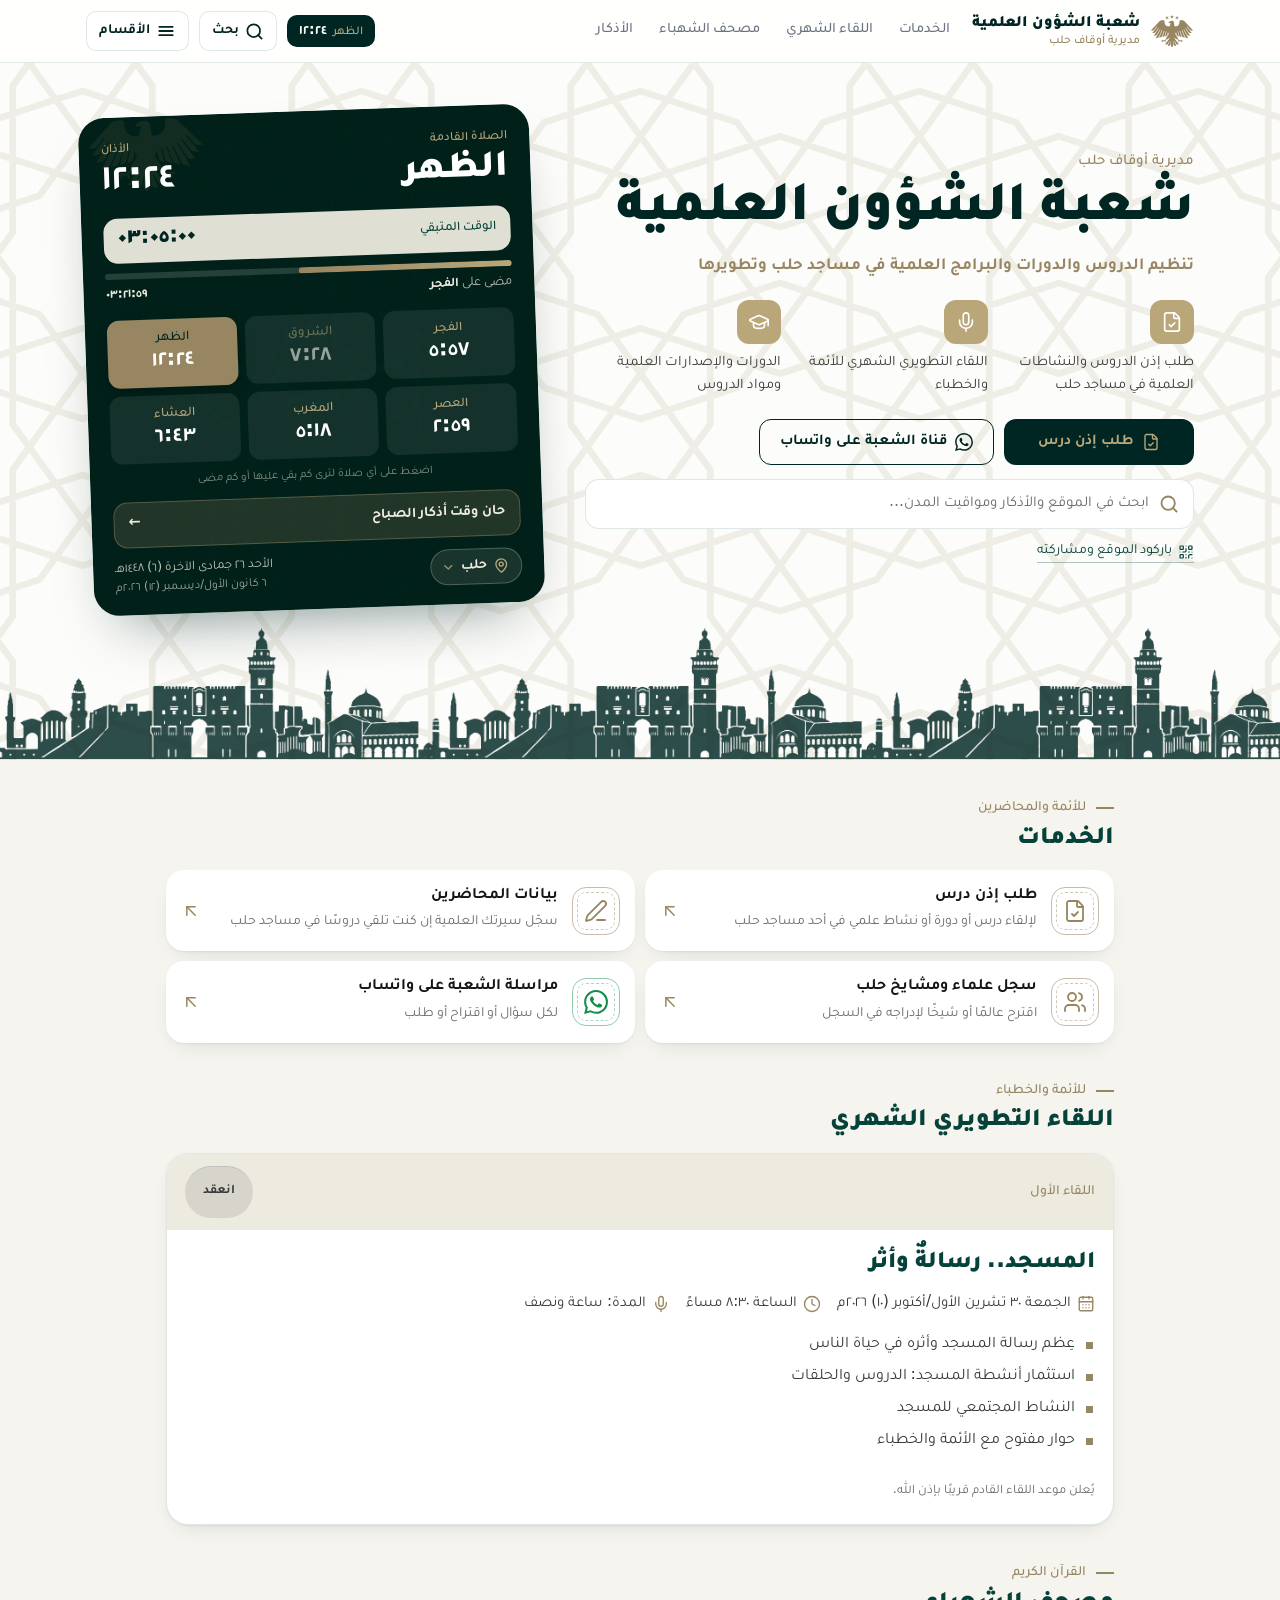
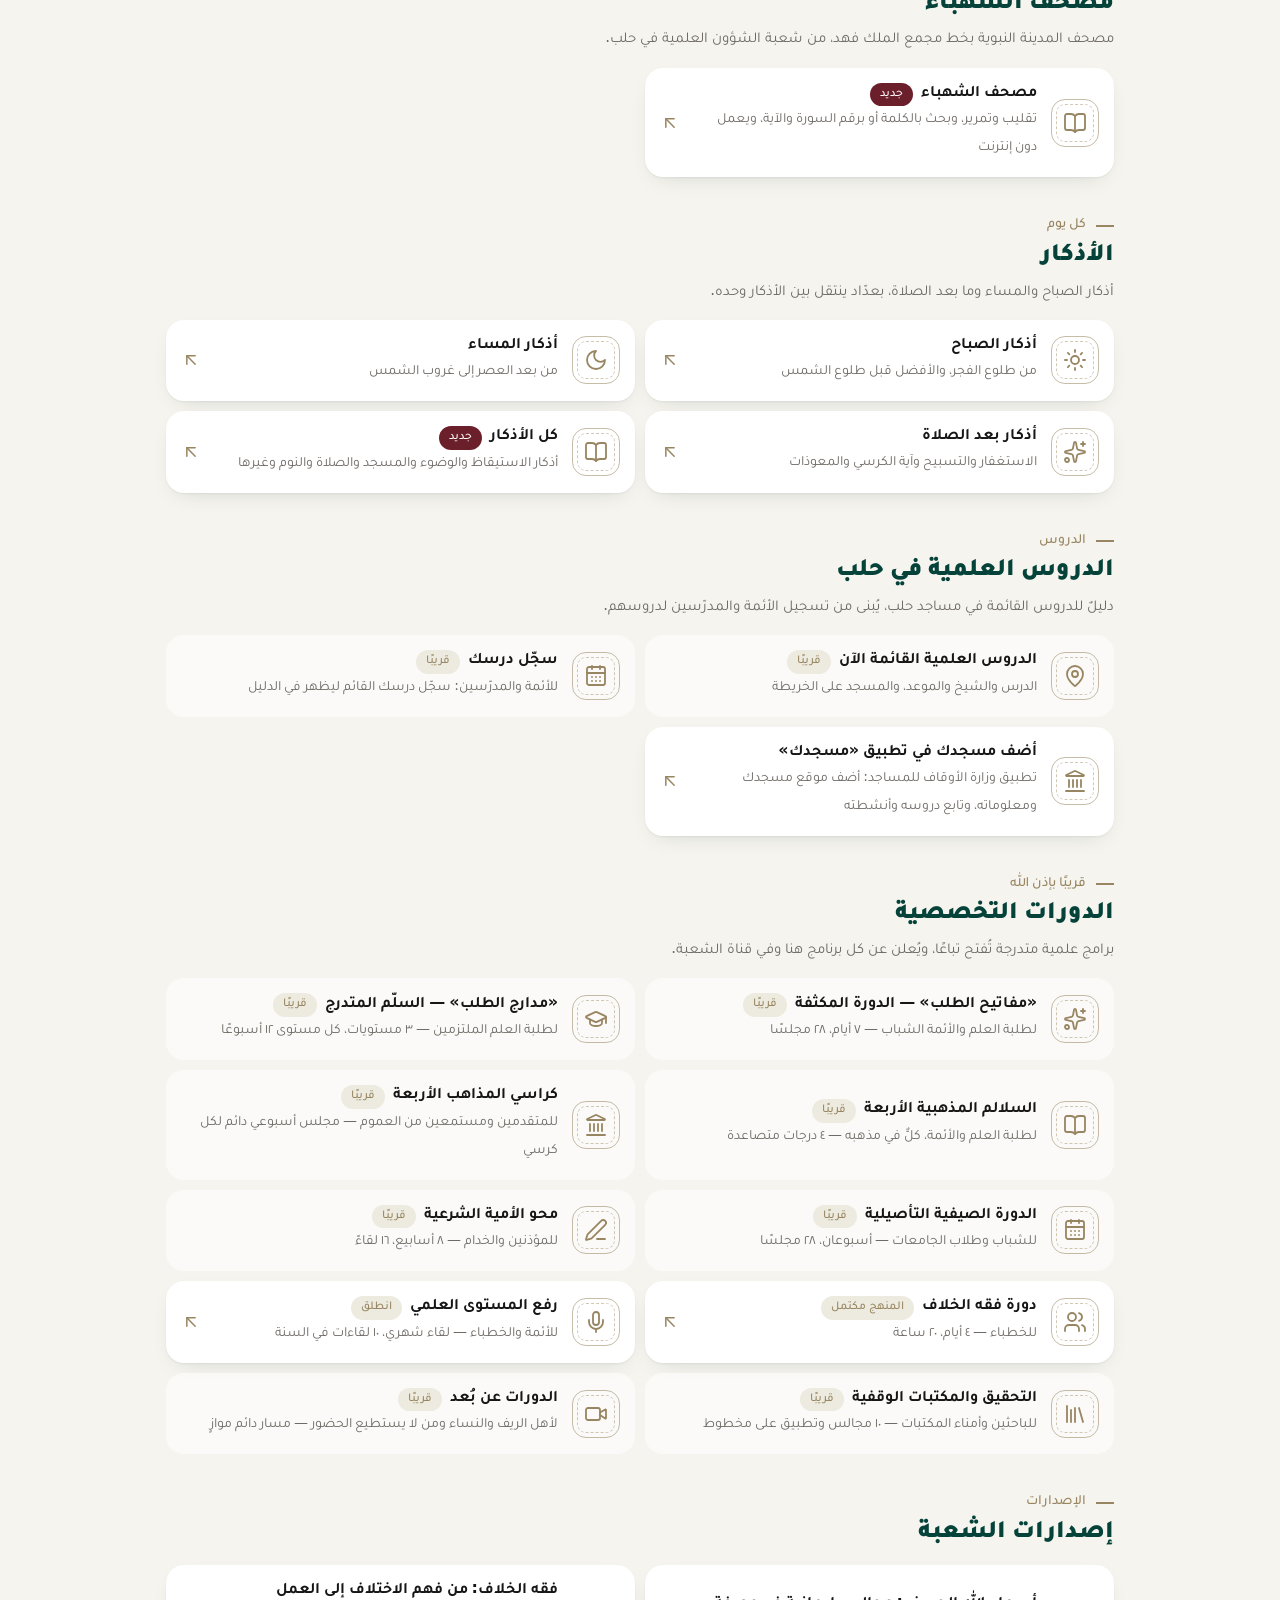
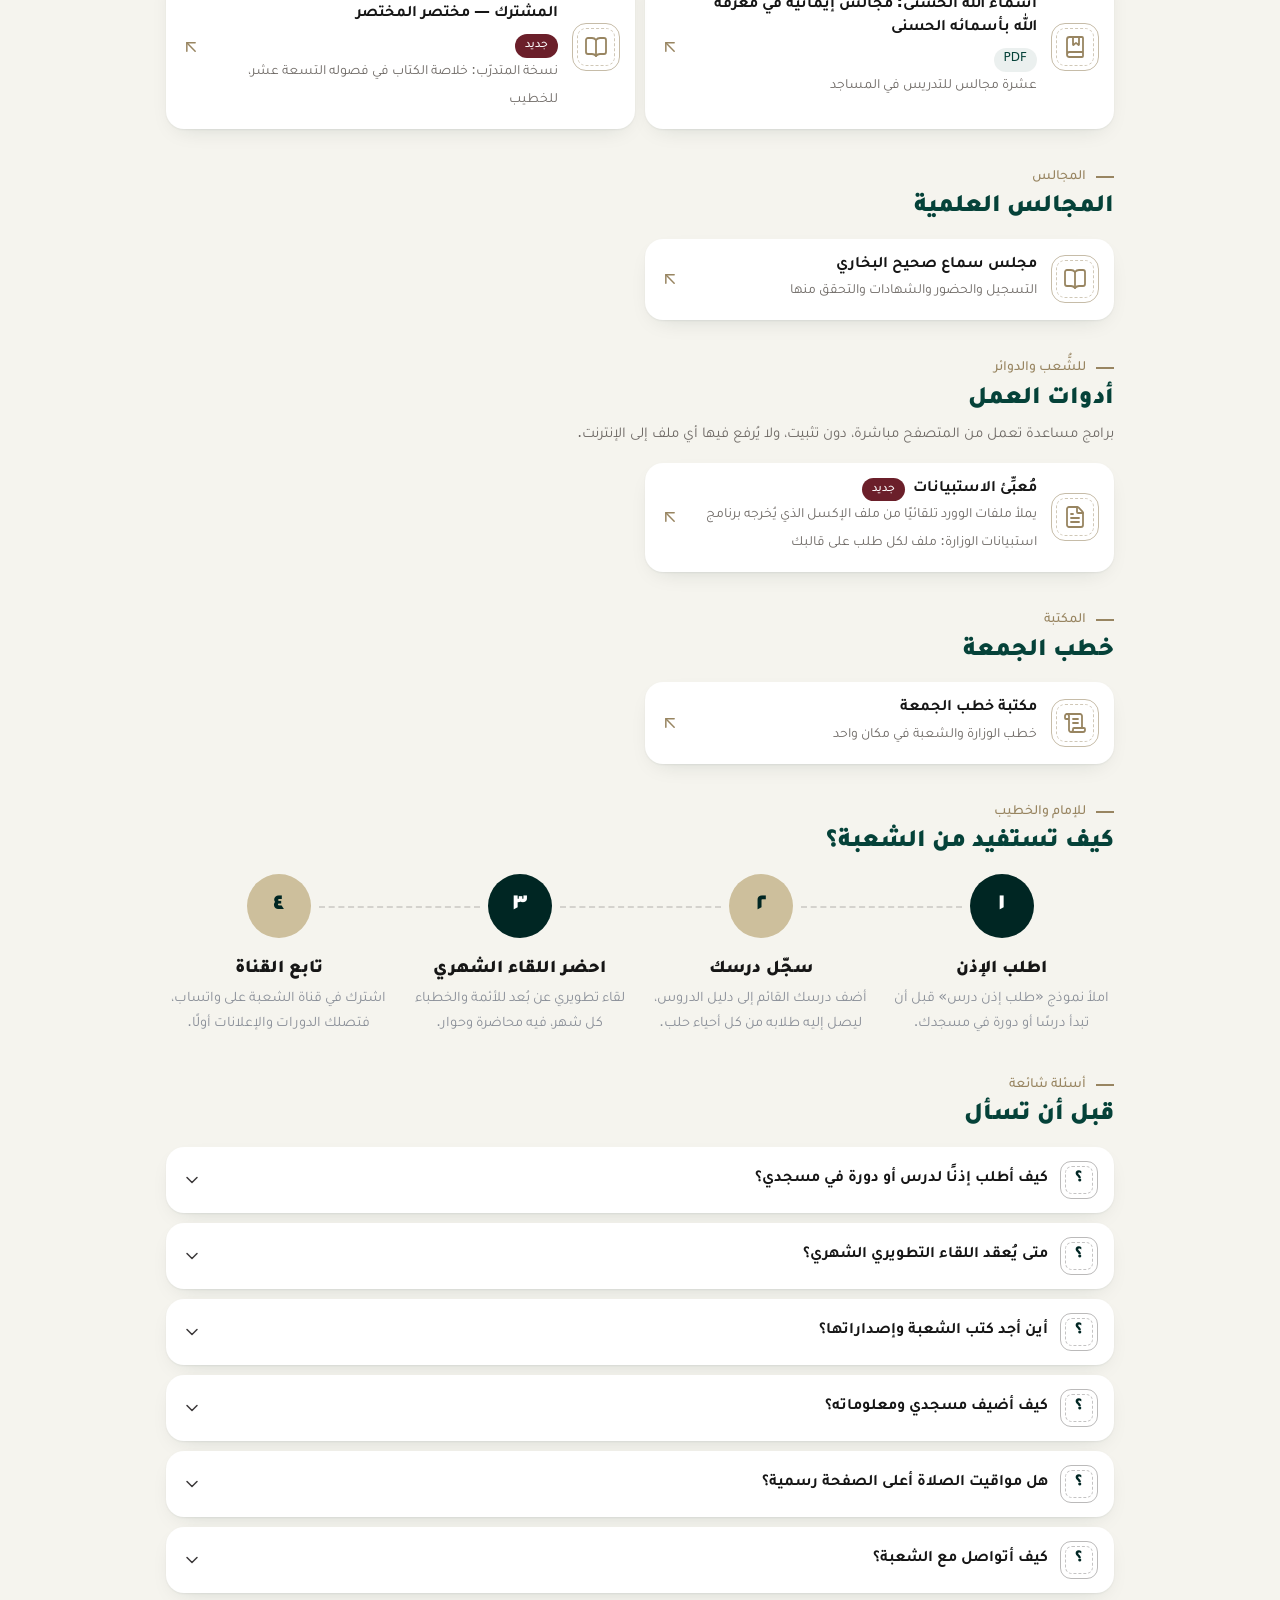
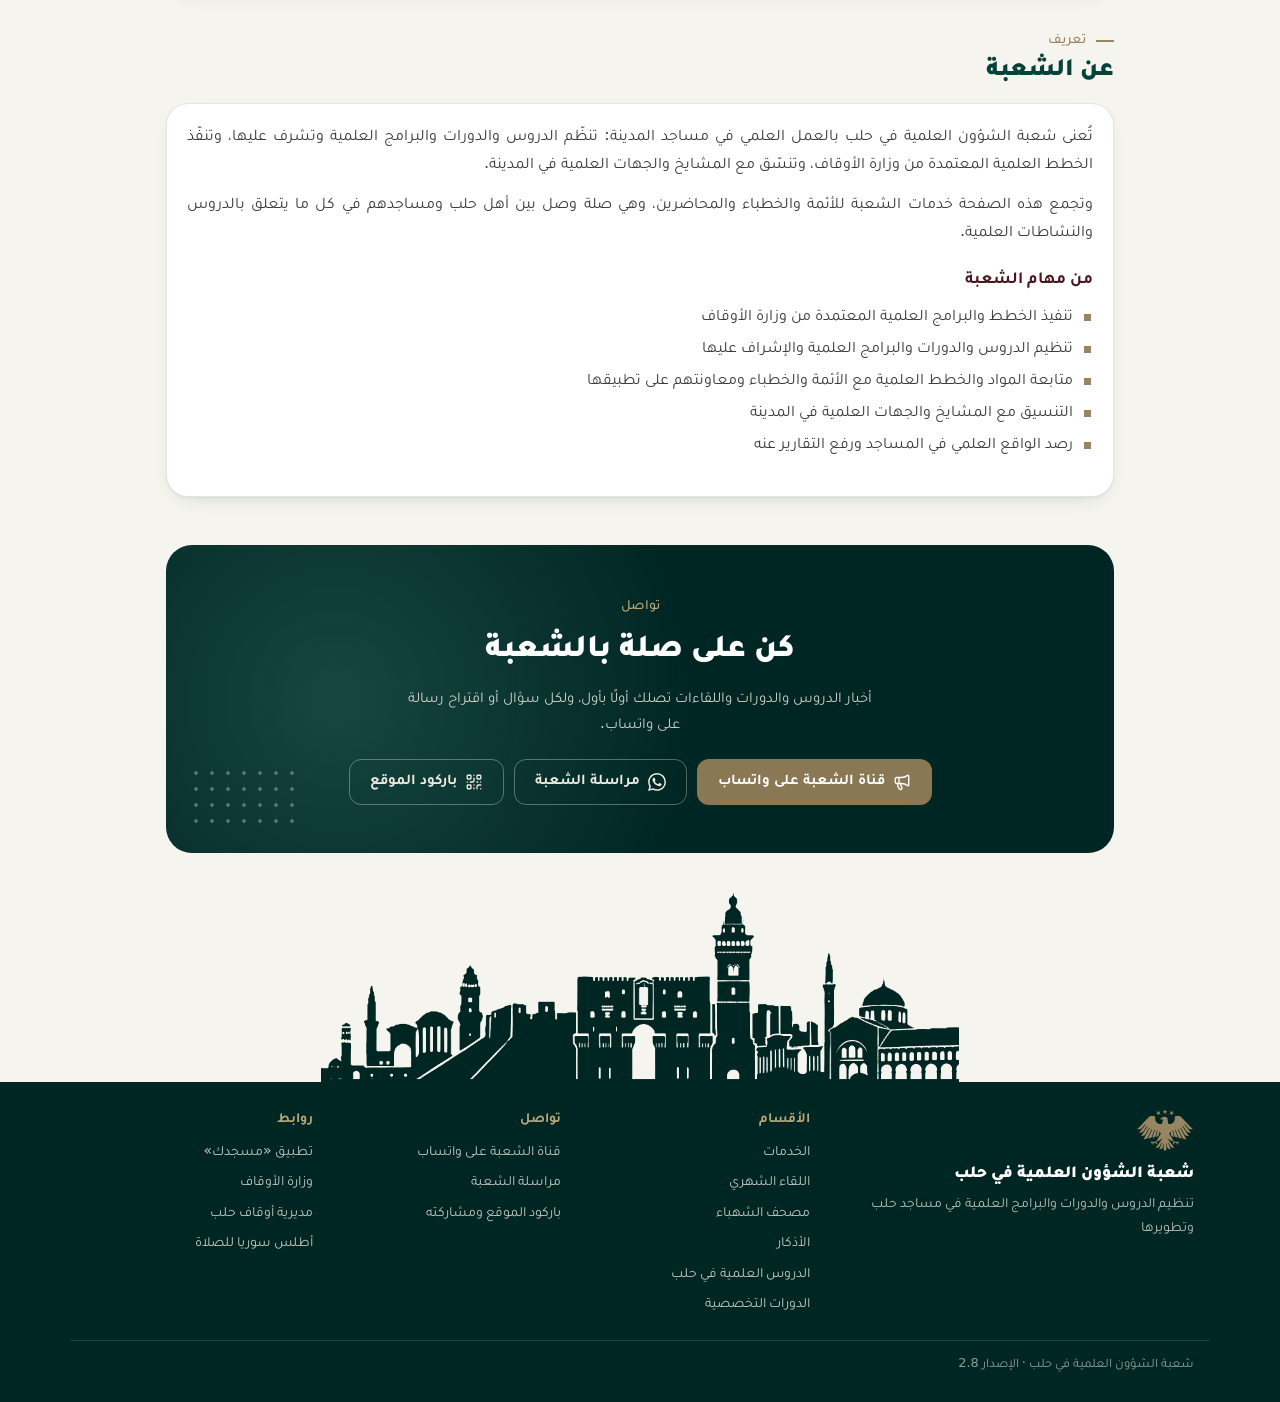
==== commit c003e893: "Add files via upload" ====
--- a/index.html
+++ b/index.html
@@ -1,418 +1,217 @@
 <!doctype html>
 <html lang="ar" dir="rtl">
 <head>
-<meta charset="utf-8">
-<meta name="viewport" content="width=device-width, initial-scale=1, viewport-fit=cover">
-<title>مصحف الشهباء</title>
-<meta name="description" content="مصحف الشهباء — مصحف المدينة النبوية بخط مجمع الملك فهد، من شعبة الشؤون العلمية في حلب">
-<meta name="theme-color" content="#054239">
-<link rel="icon" href="favicon.ico" sizes="any">
-<link rel="icon" type="image/png" href="icons/favicon-32.png">
-<link rel="apple-touch-icon" href="icons/apple-touch-icon.png">
-<link rel="manifest" href="manifest.webmanifest">
-<meta name="apple-mobile-web-app-capable" content="yes">
-<meta name="apple-mobile-web-app-title" content="مصحف الشهباء">
-<link rel="stylesheet" href="css/app.css">
-<script>
-  // apply the saved theme before first paint
-  try { var t = localStorage.getItem('shahba.theme'); if (t) document.documentElement.dataset.theme = t;
-        var pp = localStorage.getItem('shahba.paper'); if (pp && pp !== 'cream') document.documentElement.dataset.paper = pp; } catch (e) {}
-  // after an update the new offline copy takes over: reload once so the page and its code are the same version
-  (function () {
-    var V = '0.8.0';
-    if (!('serviceWorker' in navigator) || !navigator.serviceWorker.controller) return;
-    navigator.serviceWorker.addEventListener('controllerchange', function () {
-      try { if (sessionStorage.getItem('shahba.reloaded') === V) return; sessionStorage.setItem('shahba.reloaded', V); } catch (e) { return; }
-      location.reload();
-    });
-  })();
-</script>
+  <meta charset="utf-8">
+  <meta name="viewport" content="width=device-width, initial-scale=1, viewport-fit=cover">
+  <title>شعبة الشؤون العلمية في حلب</title>
+  <meta name="description" content="موقع شعبة الشؤون العلمية في حلب: خدمات الأئمة والخطباء، واللقاء التطويري الشهري، والدروس العلمية في مساجد حلب، والدورات والإصدارات، ومواقيت الصلاة.">
+  <meta name="theme-color" content="#002623">
+
+  <!-- المعاينة عند مشاركة الرابط في واتساب وفيسبوك
+       إن اخترت في Vercel اسمًا غير elmi-halab فغيّر الرابطين التاليين -->
+  <meta property="og:type" content="website">
+  <meta property="og:locale" content="ar_AR">
+  <meta property="og:title" content="شعبة الشؤون العلمية في حلب">
+  <meta property="og:description" content="خدمات الأئمة والخطباء، واللقاء التطويري الشهري، والدروس والدورات العلمية، ومواقيت الصلاة.">
+  <meta property="og:url" content="https://elmi-halab.vercel.app/">
+  <meta property="og:image" content="https://elmi-halab.vercel.app/images/og.png">
+  <meta property="og:image:width" content="1200">
+  <meta property="og:image:height" content="630">
+  <meta name="twitter:card" content="summary_large_image">
+
+  <link rel="icon" href="favicon.ico" sizes="any">
+  <link rel="icon" href="images/favicon.svg" type="image/svg+xml">
+  <link rel="apple-touch-icon" href="images/apple-touch-icon.png">
+  <link rel="manifest" href="manifest.webmanifest">
+  <link rel="stylesheet" href="style.css?v=2.8">
 </head>
 <body>
-<svg width="0" height="0" style="position:absolute" aria-hidden="true">
-  <symbol id="i-search" viewBox="0 0 24 24"><circle cx="11" cy="11" r="7"/><path d="M20 20l-4-4"/></symbol>
-  <symbol id="i-bookmark" viewBox="0 0 24 24"><path d="M6 3h12v18l-6-4-6 4z"/></symbol>
-  <symbol id="i-moon" viewBox="0 0 24 24"><path d="M20 14.5A8 8 0 1 1 9.5 4a6.5 6.5 0 0 0 10.5 10.5z"/></symbol>
-  <symbol id="i-sun" viewBox="0 0 24 24"><circle cx="12" cy="12" r="4"/><path d="M12 2v2M12 20v2M2 12h2M20 12h2M4.9 4.9l1.4 1.4M17.7 17.7l1.4 1.4M4.9 19.1l1.4-1.4M17.7 6.3l1.4-1.4"/></symbol>
-  <symbol id="i-menu" viewBox="0 0 24 24"><path d="M4 6h16M4 12h16M4 18h16"/></symbol>
-  <symbol id="i-list" viewBox="0 0 24 24"><path d="M9 6h11M9 12h11M9 18h11"/><circle cx="4.5" cy="6" r="1"/><circle cx="4.5" cy="12" r="1"/><circle cx="4.5" cy="18" r="1"/></symbol>
-  <symbol id="i-pages" viewBox="0 0 24 24"><path d="M12 5c-2-1.5-5-2-8-1.5v15c3-.5 6 0 8 1.5 2-1.5 5-2 8-1.5v-15c-3-.5-6 0-8 1.5zM12 5v15"/></symbol>
-  <symbol id="i-scroll" viewBox="0 0 24 24"><rect x="6" y="2.5" width="12" height="8" rx="1"/><rect x="6" y="13.5" width="12" height="8" rx="1"/></symbol>
-  <symbol id="i-read" viewBox="0 0 24 24"><path d="M4 6h16M4 10h16M4 14h16M8 18h12"/></symbol>
-  <symbol id="i-copy" viewBox="0 0 24 24"><rect x="8" y="8" width="12" height="13" rx="2"/><path d="M16 8V5a2 2 0 0 0-2-2H6a2 2 0 0 0-2 2v11a2 2 0 0 0 2 2h2"/></symbol>
-  <symbol id="i-x" viewBox="0 0 24 24"><path d="M6 6l12 12M18 6L6 18"/></symbol>
-  <symbol id="i-next" viewBox="0 0 24 24"><path d="M15 6l-6 6 6 6"/></symbol>
-  <symbol id="i-prev" viewBox="0 0 24 24"><path d="M9 6l6 6-6 6"/></symbol>
-  <symbol id="i-plus" viewBox="0 0 24 24"><path d="M12 5v14M5 12h14"/></symbol>
-  <symbol id="i-minus" viewBox="0 0 24 24"><path d="M5 12h14"/></symbol>
-  <symbol id="i-down" viewBox="0 0 24 24"><path d="M12 3v12M7 10l5 5 5-5M4 20h16"/></symbol>
-  <symbol id="i-info" viewBox="0 0 24 24"><circle cx="12" cy="12" r="9"/><path d="M12 11v6M12 7.5v.5"/></symbol>
-  <symbol id="i-share" viewBox="0 0 24 24"><circle cx="18" cy="5" r="2.5"/><circle cx="6" cy="12" r="2.5"/><circle cx="18" cy="19" r="2.5"/><path d="M8.2 10.8l7.6-4.4M8.2 13.2l7.6 4.4"/></symbol>
-  <symbol id="i-gear" viewBox="0 0 24 24"><circle cx="12" cy="12" r="3"/><path d="M19.4 15a1.7 1.7 0 0 0 .3 1.8l.1.1a2 2 0 1 1-2.8 2.8l-.1-.1a1.7 1.7 0 0 0-1.8-.3 1.7 1.7 0 0 0-1 1.5V21a2 2 0 1 1-4 0v-.1a1.7 1.7 0 0 0-1.1-1.5 1.7 1.7 0 0 0-1.8.3l-.1.1a2 2 0 1 1-2.8-2.8l.1-.1a1.7 1.7 0 0 0 .3-1.8 1.7 1.7 0 0 0-1.5-1H3a2 2 0 1 1 0-4h.1a1.7 1.7 0 0 0 1.5-1.1 1.7 1.7 0 0 0-.3-1.8l-.1-.1a2 2 0 1 1 2.8-2.8l.1.1a1.7 1.7 0 0 0 1.8.3H9a1.7 1.7 0 0 0 1-1.5V3a2 2 0 1 1 4 0v.1a1.7 1.7 0 0 0 1 1.5 1.7 1.7 0 0 0 1.8-.3l.1-.1a2 2 0 1 1 2.8 2.8l-.1.1a1.7 1.7 0 0 0-.3 1.8V9a1.7 1.7 0 0 0 1.5 1H21a2 2 0 1 1 0 4h-.1a1.7 1.7 0 0 0-1.5 1z"/></symbol>
-  <symbol id="i-tafsir" viewBox="0 0 24 24"><path d="M4 4.5h6a2 2 0 0 1 2 2V20a1.5 1.5 0 0 0-1.5-1.5H4zM20 4.5h-6a2 2 0 0 0-2 2V20a1.5 1.5 0 0 1 1.5-1.5H20z"/><path d="M15 9h2.5M15 12.5h2.5M6.5 9H9M6.5 12.5H9"/></symbol>
-  <symbol id="i-flip" viewBox="0 0 24 24"><path d="M12 4v16"/><path d="M12 6c-2-1.3-4.6-1.8-7.5-1.4v13.8c2.9-.4 5.5.1 7.5 1.4"/><path d="M15.5 8.5l2.5-2.5 2.5 2.5M18 6v6.5a3 3 0 0 1-3 3"/></symbol>
-  <symbol id="i-up" viewBox="0 0 24 24"><path d="M6 15l6-6 6 6"/></symbol>
-  <symbol id="i-dn" viewBox="0 0 24 24"><path d="M6 9l6 6 6-6"/></symbol>
-  <symbol id="i-play" viewBox="0 0 24 24"><path d="M8 5.5v13l10.5-6.5z" fill="currentColor"/></symbol>
-  <symbol id="i-pause" viewBox="0 0 24 24"><path d="M8 5v14M16 5v14" stroke-width="3.2"/></symbol>
-  <symbol id="i-head" viewBox="0 0 24 24"><path d="M4 15v-3a8 8 0 0 1 16 0v3"/><rect x="3" y="14" width="4.5" height="6.5" rx="1.5"/><rect x="16.5" y="14" width="4.5" height="6.5" rx="1.5"/></symbol>
-  <symbol id="i-tune" viewBox="0 0 24 24"><path d="M4 7h10M18 7h2M4 17h4M12 17h8"/><circle cx="16" cy="7" r="2"/><circle cx="10" cy="17" r="2"/></symbol>
-  <symbol id="i-mic" viewBox="0 0 24 24"><rect x="9" y="3" width="6" height="11" rx="3"/><path d="M5.5 11a6.5 6.5 0 0 0 13 0M12 17.5V21M8.5 21h7"/></symbol>
-  <symbol id="i-bulb" viewBox="0 0 24 24"><path d="M9 18h6M10 21h4M12 3a6 6 0 0 0-3.6 10.8c.7.6 1.1 1.3 1.1 2.2h5c0-.9.4-1.6 1.1-2.2A6 6 0 0 0 12 3z"/></symbol>
-  <symbol id="i-stop" viewBox="0 0 24 24"><rect x="6" y="6" width="12" height="12" rx="2" fill="currentColor"/></symbol>
-  <symbol id="i-box" viewBox="0 0 24 24"><rect x="3" y="4" width="18" height="5" rx="1"/><path d="M5 9v10a1 1 0 0 0 1 1h12a1 1 0 0 0 1-1V9M10 13h4"/></symbol>
-  <symbol id="i-install" viewBox="0 0 24 24"><rect x="6" y="2" width="12" height="20" rx="2"/><path d="M12 7v7M9 11l3 3 3-3"/></symbol>
-</svg>
-
-<header class="topbar">
-  <a class="brand" href="./" aria-label="مصحف الشهباء">
-    <span class="eagle" aria-hidden="true"></span>
-    <span class="brand-text"><b>مصحف الشهباء</b><small>شعبة الشؤون العلمية بحلب</small></span>
-  </a>
-  <nav class="tools">
-    <button class="ib" id="btnSearch" aria-label="البحث"><svg><use href="#i-search"/></svg></button>
-    <button class="ib" id="btnMarkPage" aria-label="علامة على هذه الصفحة"><svg><use href="#i-bookmark"/></svg></button>
-    <button class="ib" id="btnTheme" aria-label="الوضع الليلي"><svg><use href="#i-moon"/></svg></button>
-    <button class="ib" id="btnMenu" aria-label="القائمة"><svg><use href="#i-menu"/></svg></button>
+
+  <!-- الشريط العلوي الثابت -->
+  <nav class="topbar" id="topbar" aria-label="التنقل">
+    <div class="wrap topbar-in">
+      <a class="brand" href="#top" aria-label="أعلى الصفحة">
+        <img src="images/eagle.svg" alt="" width="40" height="30">
+        <span><b id="brandTitle">شعبة الشؤون العلمية</b><small id="brandOrg">مديرية أوقاف حلب</small></span>
+      </a>
+      <div class="tb-links" id="tbLinks"></div>
+      <button class="tb-next" id="tbNext" type="button" hidden aria-label="مواقيت الصلاة"></button>
+      <button class="tb-menu tb-search" type="button" data-search aria-label="البحث في الموقع">
+        <svg class="ic" width="19" height="19" viewBox="0 0 24 24" fill="none" stroke="currentColor" stroke-width="2.2" stroke-linecap="round" stroke-linejoin="round" aria-hidden="true"><path d="M11 19a8 8 0 1 0 0-16 8 8 0 0 0 0 16Z"/><path d="m21 21-4.3-4.3"/></svg>
+        <span>بحث</span>
+      </button>
+      <button class="tb-menu" id="menuBtn" type="button" aria-haspopup="dialog">
+        <svg class="ic" width="20" height="20" viewBox="0 0 24 24" fill="none" stroke="currentColor" stroke-width="2.2" stroke-linecap="round" aria-hidden="true"><path d="M4 7h16M4 12h16M4 17h16"/></svg>
+        <span>الأقسام</span>
+      </button>
+    </div>
   </nav>
-</header>
-
-<div class="strip" id="strip">
-  <span id="stripSurah">…</span>
-  <button class="flipb" id="btnFlip" hidden><svg><use href="#i-flip"/></svg><span>تفسير الصفحة</span></button>
-  <span id="stripPage"></span>
-</div>
-
-<main id="main">
-  <section id="vPage" class="view pager" aria-label="تقليب الصفحات"></section>
-  <section id="vScroll" class="view scroller" aria-label="تمرير متصل" hidden></section>
-  <section id="vRead" class="view reader" aria-label="القراءة الحرة" hidden>
-    <div class="rbar">
-      <button class="ib sm" id="rPrev" aria-label="السورة السابقة"><svg><use href="#i-prev"/></svg></button>
-      <button class="rsel" id="rTitle">…</button>
-      <button class="ib sm" id="rNext" aria-label="السورة التالية"><svg><use href="#i-next"/></svg></button>
-      <span class="sp"></span>
-      <button class="ib sm" id="zOut" aria-label="تصغير"><svg><use href="#i-minus"/></svg></button>
-      <span class="zv" id="zVal">١٠٠٪</span>
-      <button class="ib sm" id="zIn" aria-label="تكبير"><svg><use href="#i-plus"/></svg></button>
-    </div>
-    <div class="rbody" id="rBody"></div>
-  </section>
-</main>
-
-<nav class="bottombar" id="modes">
-  <button data-act="index"><svg><use href="#i-list"/></svg><span>الفهرس</span></button>
-  <button data-mode="page"><svg><use href="#i-pages"/></svg><span>تقليب</span></button>
-  <button data-mode="scroll"><svg><use href="#i-scroll"/></svg><span>تمرير</span></button>
-  <button data-mode="read"><svg><use href="#i-read"/></svg><span>قراءة</span></button>
-  <button data-act="listen"><svg><use href="#i-head"/></svg><span>استماع</span></button>
-</nav>
-
-<!-- Player -->
-<div class="player" id="player" hidden>
-  <div class="pprog"><i id="plBar"></i></div>
-  <button class="plbig" id="plPlay" aria-label="تشغيل أو إيقاف"><svg><use href="#i-play"/></svg></button>
-  <div class="plinfo" id="plInfo" role="button" tabindex="0"><b id="plTitle"></b><small id="plRec"></small><button class="plchip" id="plBack" hidden>↩ إلى موضع التلاوة</button></div>
-  <span class="plrep" id="plRep" hidden></span>
-  <button class="ib sm" id="plPrev" aria-label="الآية السابقة"><svg><use href="#i-prev"/></svg></button>
-  <button class="ib sm" id="plNext" aria-label="الآية التالية"><svg><use href="#i-next"/></svg></button>
-  <button class="ib sm" id="plMore" aria-label="القارئ والتكرار والتلقين"><svg><use href="#i-tune"/></svg></button>
-  <button class="ib sm" id="plClose" aria-label="إغلاق المشغّل"><svg><use href="#i-x"/></svg></button>
-</div>
-
-<!-- Index -->
-<div class="panel" id="pIndex" hidden>
-  <div class="phead">
-    <div class="tabs" role="tablist">
-      <button class="on" data-tab="tSurah">السور</button>
-      <button data-tab="tPage">الصفحات</button>
-      <button data-tab="tMarks">العلامات</button>
-    </div>
-    <button class="ib close" aria-label="إغلاق"><svg><use href="#i-x"/></svg></button>
-  </div>
-  <div class="pbody">
-    <div class="tab" id="tSurah">
-      <input class="field" id="sFilter" type="search" placeholder="اكتب اسم السورة أو رقمها" autocomplete="off">
-      <div class="cont" id="contRow" hidden></div>
-      <ol class="slist" id="sList"></ol>
-    </div>
-    <div class="tab" id="tPage" hidden>
-      <label class="kick">انتقل إلى صفحة</label>
-      <div class="row"><input class="field" id="pNum" type="number" min="1" max="604" inputmode="numeric" placeholder="من ١ إلى ٦٠٤"><button class="btn" id="pGo">انتقل</button></div>
-      <p class="note">فهرس الأجزاء والأحزاب يُضاف قريبًا بإذن الله، حين تصل بياناته الموثقة.</p>
-    </div>
-    <div class="tab" id="tMarks" hidden><ul class="mlist" id="mList"></ul></div>
-  </div>
-</div>
-
-<!-- Search -->
-<div class="panel" id="pSearch" hidden>
-  <div class="phead">
-    <input class="field big" id="qIn" type="search" placeholder="ابحث بكلمة أو جزء من آية" autocomplete="off">
-    <button class="ib close" aria-label="إغلاق"><svg><use href="#i-x"/></svg></button>
-  </div>
-  <div class="chips" id="qScope" role="tablist"><button data-sc="q">في القرآن</button><button data-sc="t">في التفاسير</button><button data-sc="a">في الكل</button></div>
-  <div class="pbody"><p class="note" id="qInfo">اكتب كلمتين أو أكثر. ويمكنك كتابة رقم السورة والآية هكذا: ٢:٢٥٥</p><div id="qOut"></div></div>
-</div>
-
-<!-- Menu -->
-<div class="panel" id="pMenu" hidden>
-  <div class="phead"><b class="ptitle">مصحف الشهباء</b><button class="ib close" aria-label="إغلاق"><svg><use href="#i-x"/></svg></button></div>
-  <div class="pbody">
-    <button class="mitem" id="mTsm"><svg><use href="#i-mic"/></svg><span><b>التسميع</b><small>اقرأ من حفظك، والبرنامج يتابعك ويعلّم الأخطاء</small></span></button>
-    <button class="mitem" id="mSet"><svg><use href="#i-gear"/></svg><span><b>الإعدادات</b><small>التفسير، الضغط على الآية، التقليب، النسخ، المظهر</small></span></button>
-    <button class="mitem" id="mOffline"><svg><use href="#i-down"/></svg><span><b>تنزيل المصحف كاملًا</b><small id="offInfo">ليعمل مع التفاسير دون إنترنت (نحو ١٠٥ ميغا)</small></span></button>
-    <div class="prog" id="offProg" hidden><i></i></div>
-    <button class="mitem" id="mStore"><svg><use href="#i-box"/></svg><span><b>المحفوظات في جهازي</b><small>نزّل تلاوة المصحف كله أو سورًا تختارها، واحذف ما لا تحتاجه</small></span></button>
-    <button class="mitem" id="mInstall"><svg><use href="#i-install"/></svg><span><b>تثبيت المصحف على الجوال</b><small>يظهر بين تطبيقاتك ويفتح دون متصفح</small></span></button>
-    <button class="mitem" id="mAbout"><svg><use href="#i-info"/></svg><span><b>عن المصحف ومصادره</b><small>المصادر والتراخيص</small></span></button>
-    <div class="about" id="aboutBox" hidden>
-      <h3>مصادر هذا المصحف</h3>
-      <p>لم يُكتب في هذا الموقع حرف واحد من القرآن الكريم باليد؛ كل ما فيه مأخوذ كما هو من مصادره الموثقة:</p>
-      <ul>
-        <li><b>رسم المصحف وخطوط صفحاته الـ٦٠٤</b> (QPC V2 — طبعة ١٤٢١هـ): مجمع الملك فهد لطباعة المصحف الشريف.</li>
-        <li><b>ترتيب الأسطر والصفحات</b> (KFGQPC V2 15 lines) و<b>النص العثماني كلمةً كلمة</b> (KFGQPC Hafs) و<b>خط إطار اسم السورة</b>: من إنتاج المجمع، نُزّلت من منصة <a href="https://qul.tarteel.ai" target="_blank" rel="noopener">QUL</a> التابعة لـ Tarteel.</li>
-        <li>الخطوط محفوظة الحقوق لمجمع الملك فهد، وتُعرض كما هي دون أي تعديل على ملفاتها.</li>
-        <li><b>الرسم الإملائي كلمةً كلمة</b>: من QUL، مطابق لكلمات المصحف نفسها.</li>
-        <li>خط عرض الآيات داخل التفسير وبطاقة الكلمة: <b>خط حفص العثماني</b> (KFGQPC HAFS Uthmanic Script) من مجمع الملك فهد، كما هو دون تعديل.</li>
-        <li>خط الواجهة: قمرة (itf Qomra Arabic).</li>
-      </ul>
-      <h3>مصادر التلاوات</h3>
-      <ul>
-        <li>التلاوات المقسّمة آيةً آية من موقع <a href="https://everyayah.com" target="_blank" rel="noopener">EveryAyah</a>، والسور الكاملة وتوقيت آياتها والروايات الأخرى من موقع <a href="https://mp3quran.net" target="_blank" rel="noopener">mp3quran.net</a>.</li>
-        <li>تُشغَّل من خوادم الموقعين مباشرة ولا تُرفع إلى هذا الموقع، ويحفظ القارئ في جهازه ما يختاره منها.</li>
-        <li>التلاوات بغير رواية حفص للاستماع فقط، لأن المصحف المعروض برواية حفص عن عاصم.</li>
-      </ul>
-      <h3>التسميع</h3>
-      <ul>
-        <li>المحرّك السريع: خدمة التعرّف على الكلام في المتصفح (جوجل في كروم، وآبل في سفاري).</li>
-        <li>المحرّك الدقيق: نموذج <b>whisper-base-ar-quran</b> الذي نشره فريق «ترتيل» (Tarteel) مدرّبًا على تلاوة القرآن، بترخيص Apache-2.0، بنسخة ONNX منشورة باسم «Basira»، ويعمل في جهاز القارئ بمكتبة Transformers.js (Apache-2.0)؛ فلا يخرج الصوت من الجهاز.</li>
-        <li>المحرّك الصوتي الصامت وملاحظات التجويد: نموذج <b>HisnLabs/tajweed-v2</b> بترخيص Apache-2.0، يكتب ما نطقه القارئ بالرسم الصوتي، ويعمل في جهاز القارئ بمكتبة ONNX Runtime Web من مايكروسوفت (MIT) المحفوظة في هذا الموقع؛ فلا يخرج الصوت من الجهاز.</li>
-        <li>الرسم الصوتي المرجعي لكل آية، وأحكام التجويد المرتبطة بحروفها، وطريقة المقارنة بينهما: من مكتبة <b>quran-transcript</b> (MIT) المبنية على نص مشروع <a href="https://tanzil.net" target="_blank" rel="noopener">Tanzil</a>، برواية حفص من طريق الشاطبية (المنفصل والمتصل ٤ حركات)، وقد نُقلت طريقة المقارنة إلى جافاسكربت وفُحصت نتائجها فطابقت الأصل. وحساب خصائص الصوت على طريقة مكتبة faster-whisper (MIT).</li>
-        <li>يحكم البرنامج على الكلمات، ولا تظهر ملاحظة تجويد إلا إذا كان النموذج واثقًا منها، وقد يخطئ السماع؛ فالمعلّم هو الحَكَم.</li>
-      </ul>
-      <h3>مصادر التفاسير</h3>
-      <ul>
-        <li><b>التفسير الميسر</b>: نخبة من العلماء، إصدار مجمع الملك فهد لطباعة المصحف الشريف. وفقرتا «تسمية السورة» و«من مقاصد السورة» في أول كل سورة واردتان في نسخة QUL، وتظهران مطويتين تحت «مقدمة السورة»، ويمكن إخفاؤهما من الإعدادات.</li>
-        <li><b>المختصر في تفسير القرآن الكريم</b>: إصدار مركز تفسير للدراسات القرآنية.</li>
-        <li><b>الميسر في غريب القرآن الكريم</b>: معاني الكلمات الغريبة، وقد رُبط كل شرح بكلماته في المصحف.</li>
-        <li>نُزّلت نصوص التفاسير الثلاثة من منصة <a href="https://qul.tarteel.ai" target="_blank" rel="noopener">QUL</a>، وتُعرض كما هي.</li>
-      </ul>
-      <p class="note">أسماء السور في الفهرس مؤقتة إلى أن تصل بيانات السور الرسمية.</p>
-    </div>
-    <footer class="foot">شعبة الشؤون العلمية في حلب — الإصدار <span id="ver"></span></footer>
-  </div>
-</div>
-
-<!-- Ayah actions -->
-<div class="sheetbar" id="aBar" hidden>
-  <div class="ahead"><b id="aTitle"></b><button class="aplay" id="aPlay"><svg><use href="#i-play"/></svg>استمع</button><button class="aplay alt" id="aTsm"><svg><use href="#i-mic"/></svg>سمّع</button><button class="ib close" id="aClose" aria-label="إغلاق"><svg><use href="#i-x"/></svg></button></div>
-  <button class="tline" id="aLine" hidden><b class="tl-src" id="aLineSrc"></b><span class="tl-txt" id="aLineTxt">…</span><span class="tl-more">التفسير كاملًا ‹</span></button>
-  <div class="abtns">
-    <button id="aCopyU"><svg><use href="#i-copy"/></svg><span>نسخ عثماني</span></button>
-    <button id="aCopyI"><svg><use href="#i-copy"/></svg><span>نسخ إملائي</span></button>
-    <button id="aTafsir"><svg><use href="#i-tafsir"/></svg><span>التفسير</span></button>
-    <button id="aMark"><svg><use href="#i-bookmark"/></svg><span>علامة</span></button>
-    <button id="aShare"><svg><use href="#i-share"/></svg><span>مشاركة</span></button>
-  </div>
-</div>
-
-<!-- Tafsir -->
-<div class="panel tpanel" id="pTafsir" hidden>
-  <button class="tgrip" id="tGrip" aria-label="تكبير لوحة التفسير أو تصغيرها"><i></i></button>
-  <div class="phead">
-    <button class="ib sm" id="tPrev" aria-label="الآية السابقة"><svg><use href="#i-prev"/></svg></button>
-    <b class="ttitle" id="tTitle"></b>
-    <button class="ib sm" id="tNext" aria-label="الآية التالية"><svg><use href="#i-next"/></svg></button>
-    <button class="ib close" aria-label="إغلاق"><svg><use href="#i-x"/></svg></button>
-  </div>
-  <div class="ttabs" id="tTabs" role="tablist"></div>
-  <div class="pbody tbody" id="tBody"><div class="tslide" id="tSlide"></div></div>
-  <div class="tfoot">
-    <button id="tCopy"><svg><use href="#i-copy"/></svg><span>نسخ التفسير</span></button>
-    <button id="tCopyA"><svg><use href="#i-copy"/></svg><span>نسخ الآية</span></button>
-    <button id="tMark"><svg><use href="#i-bookmark"/></svg><span>علامة</span></button>
-    <button id="tShare"><svg><use href="#i-share"/></svg><span>مشاركة</span></button>
-    <button id="tPlay"><svg><use href="#i-head"/></svg><span>استماع</span></button>
-  </div>
-</div>
-
-<!-- Settings -->
-<div class="panel" id="pSet" hidden>
-  <div class="phead"><b class="ptitle">الإعدادات</b><button class="ib close" aria-label="إغلاق"><svg><use href="#i-x"/></svg></button></div>
-  <div class="pbody">
-    <h4 class="sh">التفسير</h4>
-    <div class="mrow"><span><b>التفسير الأساس</b><small>يظهر سطر منه عند الضغط على الآية</small></span>
-      <div class="seg" id="setBook"><button data-v="muyassar">الميسر</button><button data-v="mukhtasar">المختصر</button></div></div>
-    <div class="mrow col"><span><b>كتب التفسير في اللوحة</b><small>فعّل ما تريد ورتّبه بالسهمين</small></span><ol class="blist" id="setBooks"></ol></div>
-    <div class="mrow"><span><b>مقدمة السورة في الميسر</b><small>تسمية السورة ومقاصدها، مطوية</small></span><button class="sw" id="setIntro" role="switch"></button></div>
-    <div class="mrow"><span><b>حجم خط التفسير</b></span>
-      <div class="stepper"><button class="ib sm" id="tfsMinus" aria-label="تصغير"><svg><use href="#i-minus"/></svg></button><b id="tfsVal"></b><button class="ib sm" id="tfsPlus" aria-label="تكبير"><svg><use href="#i-plus"/></svg></button></div></div>
-
-    <h4 class="sh">عند الضغط على آية</h4>
-    <div class="opts" id="setTap">
-      <button data-v="line"><i></i><span><b>سطر من التفسير مع الأزرار</b><small>تقرأ أول التفسير، وتفتحه كاملًا بلمسة</small></span></button>
-      <button data-v="panel"><i></i><span><b>فتح التفسير كاملًا مباشرة</b><small>لوحة التفسير بكتبه، وتنتقل بين الآيات بالسحب</small></span></button>
-      <button data-v="copy"><i></i><span><b>أزرار النسخ والعلامة فقط</b><small>دون سطر التفسير</small></span></button>
-    </div>
-    <div class="mrow"><span><b>بطاقة الكلمة</b><small>اضغط مطوّلًا على أي كلمة لترى معناها</small></span><button class="sw" id="setWord" role="switch"></button></div>
-
-    <h4 class="sh">الاستماع</h4>
-    <button class="mitem" id="mAudio"><svg><use href="#i-head"/></svg><span><b>القارئ والتكرار والتلقين</b><small>اختيار الشيخ، تكرار الآية والمقطع، مهلة الترديد، السرعة، الحفظ دون إنترنت</small></span></button>
-
-    <button class="mitem" id="mTsm2"><svg><use href="#i-mic"/></svg><span><b>التسميع</b><small>المحرّك (سريع أو دقيق)، وضع الحفظ أو المتابعة</small></span></button>
-
-    <h4 class="sh">التقليب</h4>
-    <div class="mrow"><span><b>قلب الصفحة إلى تفسيرها</b><small>زر «تفسير الصفحة» في الشريط العلوي</small></span><button class="sw" id="setFlip" role="switch"></button></div>
-    <div class="mrow"><span><b>على الشاشة العريضة</b><small>الحاسوب والجوال الأفقي</small></span>
-      <div class="seg" id="setWide"><button data-v="spread">صفحتان</button><button data-v="tafsir">المصحف والتفسير</button></div></div>
-
-    <h4 class="sh">النسخ</h4>
-    <div class="mrow"><span><b>نسخ ما تحدده بإصبعك أو بالفأرة</b><small>زرّا الآية فيهما الرسمان دائمًا</small></span>
-      <div class="seg" id="setCopy"><button data-v="uthmani">عثماني</button><button data-v="imlaei">إملائي</button></div></div>
-
-    <h4 class="sh">المظهر</h4>
-    <div class="mrow"><span><b>لون الصفحة</b><small>في الوضع النهاري</small></span>
-      <div class="seg" id="paperOpts"><button data-paper="cream"><i style="background:#FBF9F2"></i>كريمي</button><button data-paper="white"><i style="background:#FFFFFF"></i>أبيض</button></div></div>
-    <div class="mrow"><span><b>الوضع</b></span>
-      <div class="seg" id="themeOpts"><button data-th="auto">تلقائي</button><button data-th="light">نهاري</button><button data-th="dark">ليلي</button></div></div>
-    <button class="btn ghost" id="setReset">إعادة الإعدادات إلى أصلها</button>
-  </div>
-</div>
-
-<!-- Tasmee' -->
-<div class="player tsbar" id="tsBar" hidden>
-  <button class="tsmic" id="tsMic" aria-label="الميكروفون"><svg><use href="#i-mic"/></svg></button>
-  <div class="plinfo" id="tsInfo" role="button" tabindex="0"><b id="tsTitle"></b><small id="tsSub"></small></div>
-  <span class="tsc ok" id="tsOk">٠</span><span class="tsc bad" id="tsBad">٠</span><span class="tsc soft" id="tsSoft" hidden>٠</span><span class="tsc tj" id="tsTjN" hidden title="ملاحظات التجويد">٠</span>
-  <button class="ib sm tslive" id="tsHint" aria-label="تلميح: أظهر الكلمة التالية"><svg><use href="#i-bulb"/></svg></button>
-  <button class="ib sm tslive" id="tsPause" aria-label="إيقاف مؤقت"><svg><use href="#i-pause"/></svg></button>
-  <button class="tsres tsdone" id="tsRes">النتيجة</button>
-  <button class="ib sm" id="tsStop" aria-label="إنهاء التسميع"><svg><use href="#i-stop"/></svg></button>
-</div>
-<div class="panel" id="pTsm" hidden>
-  <div class="phead"><b class="ptitle" id="tsmTitle">التسميع</b><button class="ib close" aria-label="إغلاق"><svg><use href="#i-x"/></svg></button></div>
-  <div class="pbody">
-    <div id="tsSetup">
-      <div class="tserr" id="tsErr" hidden></div>
-      <h4 class="sh">المحرّك</h4>
-      <div class="opts" id="tsEng">
-        <button data-v="auto"><i></i><span><b>تلقائي — يُنصح به</b><small id="tsAutoNote"></small></span></button>
-        <button data-v="ph"><i></i><span><b>صوتي — صامت وسريع</b><small>نموذج قرآني في جهازك يسمع نطقك حرفًا حرفًا ويتابعك كلمةً كلمة وأنت تقرأ، دون نغمات ودون إنترنت بعد تنزيله (نحو ٢٣ ميغا)</small></span></button>
-        <button data-v="web"><i></i><span><b>سريع</b><small></small></span></button>
-        <button data-v="ai"><i></i><span><b>دقيق — نموذج «ترتيل» الكبير</b><small>يعمل في جهازك دون إنترنت بعد تنزيله (نحو ١٠٢ ميغا). أبطأ، وتظهر النتيجة بعد كل وقفة.</small></span></button>
-      </div>
-      <div class="mrow col" id="tsModelRow" hidden><span><b>النموذج</b><small id="tsModel"></small></span><button class="btn ghost2" id="tsModelDel" hidden>حذف النموذج من جهازي</button></div>
-      <div class="tjbox" id="tsTjRow" hidden>
-        <div class="mrow"><span><b>ملاحظات التجويد <em class="beta">تجريبي</em></b><small>يسمع المدود والغنّة والقلقلة والحركات، ولا يُظهر إلا ما هو واثق منه. يعمل مع المحرّك الصوتي والدقيق.</small></span><button class="sw" id="tsTj" role="switch"></button></div>
-        <div class="mrow col in" id="tsTjModelRow"><small id="tsTjModel"></small><button class="btn ghost2" id="tsTjDel" hidden>حذف نموذج التجويد من جهازي</button></div>
-      </div>
-      <div class="mrow" id="tsGpuRow" hidden><span><b>تسريع بمعالج الرسوميات</b><small>أسرع على الأجهزة القوية، والتنزيل أكبر (١٦٠–٢٠٠ ميغا)</small></span><button class="sw" id="tsGpu" role="switch"></button></div>
-      <h4 class="sh">الوضع</h4>
-      <div class="opts" id="tsMode">
-        <button data-v="hide"><i></i><span><b>الحفظ</b><small>تُخفى الكلمات، وتظهر كلمةً كلمة كلما قرأتها صحيحة</small></span></button>
-        <button data-v="follow"><i></i><span><b>المتابعة</b><small>الكلمات ظاهرة، وتتلوّن وأنت تقرأ</small></span></button>
-      </div>
-      <h4 class="sh">من أين</h4>
-      <div class="opts" id="tsFrom">
-        <button data-v="here"><i></i><span><b id="tsHere"></b><small>لتبدأ من آية أخرى: اضغطها في المصحف ثم «سمّع»</small></span></button>
-        <button data-v="any"><i></i><span><b>من أي مكان</b><small>ابدأ القراءة من حيث شئت، وأنا أكتشف الموضع</small></span></button>
-      </div>
-      <p class="note" id="tsAnyNote" hidden>«من أي مكان» يعمل مع وضع المتابعة، لأن الكلمات لا تُخفى قبل معرفة الموضع.</p>
-      <div class="mrow"><span><b>ينتهي في آخر السورة</b></span><button class="sw" id="tsStopS" role="switch"></button></div>
-      <button class="btn wide" id="tsGo">ابدأ التسميع</button>
-      <p class="note">الألوان: <b class="c-ok">أخضر</b> صحيح، <b class="c-bad">أحمر</b> خطأ أو كلمة متروكة، <b class="c-soft">برتقالي</b> للمراجعة أو بتلميح، و<b class="c-tj">خطّ ذهبي متقطّع</b> تحت الكلمة: ملاحظة تجويد. البرنامج يحكم على الكلمات، وملاحظات التجويد تجريبية، وقد يخطئ السماع؛ فالمعلّم هو الحَكَم.</p>
-      <div class="probe" id="tsDiagRow">
-        <div class="mrow"><span><b>افحص الميكروفون والتسميع</b><small>إن لم يعمل التسميع: يختبر خدمة الكلام والميكروفون وملفات الموقع والوصول إلى النماذج، ثم يعطيك تقريرًا ترسله</small></span><button class="btn ghost2" id="tsDiag">افحص</button></div>
-        <div id="tsDiagOut"></div>
-      </div>
-      <div class="probe" id="tsProbeRow" hidden>
-        <div class="mrow"><span><b>افحص المحرّك على جهازك</b><small>يسمع تلاوة الحصري لسورة الإخلاص، فترى دقته وسرعته على هذا الجهاز</small></span><button class="btn ghost2" id="tsProbe">افحص</button></div>
-        <div id="tsProbeOut"></div>
-      </div>
-    </div>
-    <div id="tsSum" hidden></div>
-  </div>
-</div>
-
-<!-- Listening -->
-<div class="panel" id="pAudio" hidden>
-  <div class="phead"><b class="ptitle">الاستماع والتلقين</b><button class="ib close" aria-label="إغلاق"><svg><use href="#i-x"/></svg></button></div>
-  <div class="pbody">
-    <h4 class="sh">القارئ</h4>
-    <div class="qwarn" id="qWarn" hidden></div>
-    <div class="reclist" id="recList"></div>
-
-    <h4 class="sh">التكرار والتلقين</h4>
-    <div class="mrow col"><span><b>تكرار كل آية</b></span>
-      <div class="seg wrap" id="auRep"><button data-v="1">مرة</button><button data-v="2">٢</button><button data-v="3">٣</button><button data-v="5">٥</button><button data-v="7">٧</button><button data-v="10">١٠</button><button data-v="0">∞</button></div></div>
-    <div class="mrow col"><span><b>مهلة للترديد بعد كل آية</b><small>يسكت القارئ لتردّد الآية بعده — طريقة التلقين في الحلقات</small></span>
-      <div class="seg wrap" id="auGap"><button data-v="0">بلا مهلة</button><button data-v="1">بقدر الآية</button><button data-v="1.5">مرة ونصف</button><button data-v="2">ضعفها</button></div></div>
-    <div class="mrow col" id="rangeBox"><span><b>مقطع للحفظ</b><small>تختار آيات فيُعاد ما بينها</small></span>
-      <p class="note" id="rangeNote" hidden>المقطع يعمل مع قرّاء الآيات المفردة (غير «سورة كاملة» والروايات الأخرى).</p>
-      <div class="range"><label>السورة<select id="rgS"></select></label><label>من الآية<select id="rgF"></select></label><label>إلى الآية<select id="rgT"></select></label></div>
-      <div class="mrow in"><span><b id="auRRepLabel">تكرار المقطع</b></span>
-        <div class="seg wrap" id="auRRep"><button data-v="1">مرة</button><button data-v="2">٢</button><button data-v="3">٣</button><button data-v="5">٥</button><button data-v="10">١٠</button><button data-v="0">∞</button></div></div>
-      <div class="row"><button class="btn" id="rgGo">استمع إلى المقطع</button><button class="btn ghost2" id="rgPage">الصفحة التي أمامي</button><button class="btn ghost2" id="rgClear" hidden>إلغاء</button></div>
-    </div>
-
-    <h4 class="sh">التشغيل</h4>
-    <div class="mrow"><span><b>السرعة</b></span>
-      <div class="seg" id="auSpeed"><button data-v="0.75">٠٫٧٥</button><button data-v="1">١</button><button data-v="1.25">١٫٢٥</button><button data-v="1.5">١٫٥</button></div></div>
-    <div class="mrow"><span><b>متابعة الصفحة مع التلاوة</b><small>تتلوّن الآية وتنتقل الصفحة وحدها</small></span><button class="sw" id="auFollow" role="switch"></button></div>
-    <div class="mrow"><span><b>البسملة في أول السورة</b><small>قبل الآية الأولى، إلا الفاتحة والتوبة</small></span><button class="sw" id="auBasmala" role="switch"></button></div>
-    <div class="mrow col"><span><b>إيقاف تلقائي</b><small>يتوقف عند تمام الآية</small></span>
-      <div class="seg wrap" id="auSleep"><button data-v="0">لا</button><button data-v="15">بعد ١٥ دقيقة</button><button data-v="30">بعد ٣٠ دقيقة</button><button data-v="s">آخر السورة</button></div></div>
-
-    <h4 class="sh">الاستماع دون إنترنت</h4>
-    <p class="note" id="offAudioInfo">تُحفظ السورة في جهازك لتسمعها دون إنترنت.</p>
-    <button class="btn wide" id="auSave"></button>
-    <div class="prog" id="auProg" hidden><i></i></div>
-    <div class="schips" id="auSaved"></div>
-    <button class="btn ghost2 wide" id="auStore">المصحف كله أو سور تختارها، وإدارة المحفوظات</button>
-  </div>
-</div>
-
-<!-- Saved on this device -->
-<div class="panel" id="pStore" hidden>
-  <div class="phead"><b class="ptitle">المحفوظات في جهازي</b><button class="ib close" aria-label="إغلاق"><svg><use href="#i-x"/></svg></button></div>
-  <div class="pbody">
-    <div class="stotal" id="stTotal"></div>
-    <h4 class="sh">تنزيل تلاوة لتسمعها دون إنترنت</h4>
-    <label class="stlab">القارئ<select class="field" id="stRec"></select></label>
-    <div class="chips wrap" id="stQuick"><button data-q="all">المصحف كله</button><button data-q="amma">جزء عمّ</button><button data-q="tabarak">جزء تبارك</button><button data-q="mufassal">المفصّل (ق–الناس)</button><button data-q="none">إلغاء الاختيار</button></div>
-    <input class="field" id="stFilter" type="search" placeholder="ابحث عن سورة باسمها أو رقمها" autocomplete="off">
-    <p class="stkey"><span class="k full"></span>محفوظة <span class="k part"></span>ناقصة <span class="k on"></span>مختارة للتنزيل</p>
-    <div class="sgrid" id="stList"></div>
-    <p class="note" id="stEst"></p>
-    <button class="btn wide" id="stGo">نزّل</button>
-    <div class="stjob" id="stJob" hidden></div>
-    <h4 class="sh">تلاواتي المحفوظة</h4>
-    <div id="stSaved"></div>
-    <h4 class="sh">المصحف والتفاسير والنماذج</h4>
-    <div id="stOther"></div>
-    <button class="btn ghost wide" id="stWipe">احذف كل المحفوظات</button>
-    <p class="note">ما يُحفظ هنا يبقى في هذا الجهاز وحده، ولا يُرفع منه شيء.</p>
-  </div>
-</div>
-
-<!-- Word card -->
-<div class="wcard" id="wCard" hidden role="dialog" aria-label="بطاقة الكلمة">
-  <div class="wc-top"><span class="wc-g" id="wcG"></span><span class="wc-i" id="wcI"></span></div>
-  <div class="wc-loc" id="wcLoc"></div>
-  <div class="wc-m" id="wcM"></div>
-  <div class="wc-b"><button id="wcT"><svg><use href="#i-tafsir"/></svg>تفسير الآية</button><button id="wcC"><svg><use href="#i-copy"/></svg>نسخ الكلمة</button></div>
-</div>
-
-<div class="toast" id="toast" role="status" aria-live="polite"></div>
-<div class="scrim" id="scrim" hidden></div>
-
-<script src="js/app.js"></script>
-<script src="js/tafsir.js"></script>
-<script src="js/audio.js"></script>
-<script src="js/tasmee-core.js"></script>
-<script src="js/tajweed-core.js"></script>
-<script src="js/tasmee.js"></script>
-<script src="js/store.js"></script>
+
+  <header class="hero" id="top">
+    <div class="wrap hero-grid">
+      <div class="hero-text">
+        <span class="kicker" id="orgName">مديرية أوقاف حلب</span>
+        <h1 id="siteTitle">شعبة الشؤون العلمية</h1>
+        <p class="tagline" id="tagline">تنظيم الدروس والدورات والبرامج العلمية في مساجد حلب وتطويرها</p>
+        <ul class="hero-feats" id="heroPoints"></ul>
+        <div class="hero-actions">
+          <a class="btn btn-dark" id="ctaBtn" href="#sectionsTop"></a>
+          <a class="btn btn-line" id="waBtn" href="https://www.whatsapp.com/channel/0029Vb7F8jREKyZPQP4L4A2y" target="_blank" rel="noopener"></a>
+        </div>
+        <button class="srch-trigger" type="button" data-search><svg width="20" height="20" viewBox="0 0 24 24" fill="none" stroke="currentColor" stroke-width="2.2" stroke-linecap="round" stroke-linejoin="round" aria-hidden="true"><path d="M11 19a8 8 0 1 0 0-16 8 8 0 0 0 0 16Z"/><path d="m21 21-4.3-4.3"/></svg><span>ابحث في الموقع والأذكار ومواقيت المدن…</span></button>
+        <button class="hero-share" id="shareBtn" type="button"></button>
+      </div>
+
+      <!-- بطاقة مواقيت الصلاة: تُملأ من prayer.js -->
+      <div class="hero-side">
+        <div class="pcard" id="pbar" role="region" aria-label="مواقيت الصلاة">
+          <img class="pc-mark" src="images/eagle.svg" alt="" width="120" height="91" aria-hidden="true">
+          <div class="pc-head">
+            <div class="pc-next"><small>الصلاة القادمة</small><b id="pNextName">—</b></div>
+            <div class="pc-time"><small>الأذان</small><b id="pNextTime">–</b></div>
+          </div>
+          <div class="pc-left"><small>الوقت المتبقي</small><b id="pLeft" class="num">–</b></div>
+          <div class="pc-prog" aria-hidden="true"><span id="pProg"></span></div>
+          <div class="pc-since" id="pSinceRow"><span id="pSinceLabel">مضى على <b>—</b></span><b id="pSince" class="num">–</b></div>
+          <div class="pbar-times" id="pTimes">
+            <div class="pt"><small>الفجر</small><b>–</b></div><div class="pt sun"><small>الشروق</small><b>–</b></div><div class="pt"><small>الظهر</small><b>–</b></div><div class="pt"><small>العصر</small><b>–</b></div><div class="pt"><small>المغرب</small><b>–</b></div><div class="pt"><small>العشاء</small><b>–</b></div>
+          </div>
+          <p class="pc-hint">اضغط على أي صلاة لترى كم بقي عليها أو كم مضى</p>
+          <a class="pc-adhkar" id="pAdhkar" href="adhkar.html"><span id="pAdhkarText">الأذكار</span><span aria-hidden="true">←</span></a>
+          <div class="pc-foot">
+            <button class="pbar-city" id="pCity" type="button" aria-haspopup="dialog" title="تغيير المدينة">
+              <svg class="ic" width="16" height="16" viewBox="0 0 24 24" fill="none" stroke="currentColor" stroke-width="2" stroke-linecap="round" stroke-linejoin="round" aria-hidden="true"><path d="M20 10c0 4.993-5.539 10.193-7.399 11.799a1 1 0 0 1-1.202 0C9.539 20.193 4 14.993 4 10a8 8 0 0 1 16 0"/><circle cx="12" cy="10" r="3"/></svg>
+              <b id="pCityName">حلب</b>
+              <svg class="ic chev" width="14" height="14" viewBox="0 0 24 24" fill="none" stroke="currentColor" stroke-width="2.4" stroke-linecap="round" stroke-linejoin="round" aria-hidden="true"><path d="m6 9 6 6 6-6"/></svg>
+            </button>
+            <span class="pbar-date" id="pDate"></span>
+          </div>
+        </div>
+      </div>
+    </div>
+    <div class="hero-sky" aria-hidden="true"></div>
+  </header>
+
+  <main>
+    <div class="wrap">
+      <!-- القسم الأول في الترتيب (الخدمات) يظهر هنا قبل اللقاء الشهري -->
+      <div id="sectionsTop"></div>
+
+      <section class="block" id="meeting" aria-labelledby="meetingHead">
+        <div class="block-head">
+          <span class="kicker">للأئمة والخطباء</span>
+          <h2 id="meetingHead">اللقاء التطويري الشهري</h2>
+        </div>
+        <div id="meetingBox"><div class="skeleton" style="height:220px"></div></div>
+      </section>
+
+      <div id="sections">
+        <div class="skeleton" style="margin-top:28px"></div>
+        <div class="skeleton" style="margin-top:10px"></div>
+      </div>
+
+      <section class="block" id="steps" aria-labelledby="stepsHead" hidden>
+        <div class="block-head">
+          <span class="kicker">للإمام والخطيب</span>
+          <h2 id="stepsHead">كيف تستفيد من الشعبة؟</h2>
+        </div>
+        <ol class="steps-grid" id="stepsBox"></ol>
+      </section>
+
+      <section class="block" id="faq" aria-labelledby="faqHead" hidden>
+        <div class="block-head">
+          <span class="kicker">أسئلة شائعة</span>
+          <h2 id="faqHead">قبل أن تسأل</h2>
+        </div>
+        <div class="faq" id="faqBox"></div>
+      </section>
+
+      <section class="block" id="about" aria-labelledby="aboutHead">
+        <div class="block-head">
+          <span class="kicker">تعريف</span>
+          <h2 id="aboutHead">عن الشعبة</h2>
+        </div>
+        <div class="about" id="aboutBox"></div>
+      </section>
+    </div>
+
+    <!-- دعوة ختامية -->
+    <section class="cta-band" aria-labelledby="ctaHead">
+      <div class="wrap">
+        <div class="cta-card">
+          <span class="kicker">تواصل</span>
+          <h2 id="ctaHead">كن على صلة بالشعبة</h2>
+          <p>أخبار الدروس والدورات واللقاءات تصلك أولًا بأول، ولكل سؤال أو اقتراح رسالة على واتساب.</p>
+          <div class="cta-actions" id="ctaActions"></div>
+        </div>
+      </div>
+    </section>
+  </main>
+
+  <footer class="foot">
+    <div class="foot-sky" aria-hidden="true"></div>
+    <div class="foot-in">
+      <div class="wrap foot-grid">
+        <div class="foot-brand">
+          <img src="images/eagle.svg" alt="" width="58" height="44">
+          <b>شعبة الشؤون العلمية في حلب</b>
+          <p id="footTag">تنظيم الدروس والدورات والبرامج العلمية في مساجد حلب وتطويرها</p>
+        </div>
+        <div class="foot-col"><h3>الأقسام</h3><ul id="footSections"></ul></div>
+        <div class="foot-col"><h3>تواصل</h3><ul id="footContact"></ul></div>
+        <div class="foot-col"><h3>روابط</h3><ul id="footLinks"></ul></div>
+      </div>
+      <div class="wrap foot-bottom"><span>شعبة الشؤون العلمية في حلب</span> · <span id="ver">الإصدار 1.3</span></div>
+    </div>
+  </footer>
+
+  <!-- قائمة الأقسام -->
+  <dialog class="sheet menu-sheet" id="menuSheet" aria-labelledby="menuHead">
+    <div class="sheet-in">
+      <h3 id="menuHead">أقسام الموقع</h3>
+      <nav class="menu-list" id="menuList"></nav>
+      <div class="sheet-actions">
+        <button class="btn btn-outline" type="button" data-search>بحث</button>
+        <button class="btn btn-forest" id="menuShare" type="button">باركود ومشاركة</button>
+        <button class="btn btn-outline" id="menuClose" type="button">إغلاق</button>
+      </div>
+    </div>
+  </dialog>
+
+  <dialog class="sheet" id="shareSheet">
+    <div class="sheet-in">
+      <h3 id="shareHead">شارك الموقع</h3>
+      <p id="shareNote">امسح الباركود بكاميرا الهاتف، أو انسخ الرابط</p>
+      <div class="seg" id="qrSeg" hidden>
+        <button type="button" data-k="site" class="on" aria-pressed="true">باركود الموقع</button>
+        <button type="button" data-k="wa" aria-pressed="false">واتساب الشعبة</button>
+      </div>
+      <div class="qr-box" id="qrBox"></div>
+      <div class="url-line" id="urlLine"></div>
+      <div class="sheet-actions">
+        <button class="btn btn-forest" id="copyBtn" type="button">نسخ الرابط</button>
+        <button class="btn btn-outline" id="closeShare" type="button">إغلاق</button>
+      </div>
+    </div>
+  </dialog>
+  <dialog class="sheet city-sheet" id="citySheet" aria-labelledby="cityHead">
+    <div class="sheet-in">
+      <h3 id="cityHead">اختر مدينتك</h3>
+      <p>مواقيت تقويم وزارة الأوقاف لكل مناطق سورية</p>
+      <input class="inp" id="citySearch" type="search" placeholder="ابحث: منبج، عفرين، دمشق…" autocomplete="off" aria-label="ابحث عن مدينة">
+      <div class="city-list" id="cityList"></div>
+      <a class="atlas-link" id="masjidakLink" href="https://masjidak.mow.gov.sy/ar" target="_blank" rel="noopener">مواقيت الصلاة وخريطة المساجد ودروسها في تطبيق <b>«مسجدك»</b> من وزارة الأوقاف</a>
+      <div class="sheet-actions"><button class="btn btn-outline" id="cityClose" type="button">إغلاق</button></div>
+    </div>
+  </dialog>
+  <div class="toast" id="toast" role="status" aria-live="polite"></div>
+
+  <script src="config.js?v=2.8"></script>
+  <script src="content.js?v=2.8"></script>
+  <script src="icons.js?v=2.8"></script>
+  <script src="vendor/qrcode.js"></script>
+  <script src="app.js?v=2.8"></script>
+  <script src="prayer.js?v=2.8"></script>
+  <script src="search.js?v=2.8"></script>
 </body>
 </html>
--- a/style.css
+++ b/style.css
@@ -0,0 +1,835 @@
+/* ============================================================
+   شعبة الشؤون العلمية في حلب
+   ملف التنسيق المشترك بين الصفحة الرئيسية ولوحة الإدارة
+   ============================================================ */
+
+/* ---------- الخطوط ----------
+   الخط المعتمد: قمرة. ضع ملفاته في مجلد fonts بهذه الأسماء نفسها.
+   وإن لم تُوجد يعمل الموقع تلقائيًا بخط «تجوّل» الاحتياطي الموجود معه. */
+@font-face { font-family: 'Qomra'; font-weight: 400; font-display: swap;
+  src: local('itf Qomra Arabic'), url('fonts/ITFQOMRAARABIC-REGULAR.TTF') format('truetype'); }
+@font-face { font-family: 'Qomra'; font-weight: 500; font-display: swap;
+  src: local('itf Qomra Arabic Med'), url('fonts/ITFQOMRAARABIC-MEDIUM.TTF') format('truetype'); }
+@font-face { font-family: 'Qomra'; font-weight: 700; font-display: swap;
+  src: local('itf Qomra Arabic Bold'), url('fonts/ITFQOMRAARABIC-BOLD.TTF') format('truetype'); }
+@font-face { font-family: 'Qomra'; font-weight: 900; font-display: swap;
+  src: local('itf Qomra Arabic Black'), url('fonts/ITFQOMRAARABIC-BLACK.TTF') format('truetype'); }
+
+@font-face { font-family: 'TajawalLocal'; font-weight: 400; font-display: swap; src: url('fonts/tajawal-arabic-400-normal.woff2') format('woff2'); }
+@font-face { font-family: 'TajawalLocal'; font-weight: 500; font-display: swap; src: url('fonts/tajawal-arabic-500-normal.woff2') format('woff2'); }
+@font-face { font-family: 'TajawalLocal'; font-weight: 700; font-display: swap; src: url('fonts/tajawal-arabic-700-normal.woff2') format('woff2'); }
+@font-face { font-family: 'TajawalLocal'; font-weight: 900; font-display: swap; src: url('fonts/tajawal-arabic-900-normal.woff2') format('woff2'); }
+/* خط نصوص الأذكار: نسخي يضبط التشكيل على «لا» والتنوين ضبطًا صحيحًا */
+@font-face { font-family: 'AdhkarFont'; font-weight: 400; font-display: swap; src: url('fonts/noto-naskh-arabic-400-normal.woff2') format('woff2');
+  unicode-range: U+0600-06FF, U+0750-077F, U+0870-088E, U+0890-0891, U+0897-08E1, U+08E3-08FF, U+200C-200E, U+2010-2011, U+204F, U+2E41, U+FB50-FDFF, U+FE70-FE74, U+FE76-FEFC; }
+@font-face { font-family: 'AdhkarFont'; font-weight: 700 900; font-display: swap; src: url('fonts/noto-naskh-arabic-700-normal.woff2') format('woff2');
+  unicode-range: U+0600-06FF, U+0750-077F, U+0870-088E, U+0890-0891, U+0897-08E1, U+08E3-08FF, U+200C-200E, U+2010-2011, U+204F, U+2E41, U+FB50-FDFF, U+FE70-FE74, U+FE76-FEFC; }
+/* «لا» المشكولة (لَا، لًا…) لا يضبطها خط الموقع، فيظهر الألف منفصلًا؛
+   فالنص المشكول يُكتب بالنسخي: المصدر والفضل وأقوال العلماء دائمًا، وما سواها إن كانت فيه (lf) */
+.lf { font-family: 'AdhkarFont', var(--font) !important; }
+
+/* ---------- الألوان المعتمدة ---------- */
+:root {
+  --forest-900: #002623;
+  --forest-700: #054239;
+  --forest-500: #428177;
+  --gold-700: #988561;
+  --gold-500: #b9a779;
+  --cream: #edebe0;
+  --ink: #161616;
+  --text: #3d3a3b;
+  --umber-700: #4a151e;
+  --umber-500: #6b1f2a;
+  --white: #ffffff;
+
+  --bg: #f5f4ee;
+  --card: #ffffff;
+  --line: rgba(5, 66, 57, 0.12);
+  --muted: #6f6a66;
+  --shadow: 0 1px 2px rgba(0, 38, 35, .06), 0 8px 24px -12px rgba(0, 38, 35, .18);
+
+  --font: 'Qomra', 'TajawalLocal', system-ui, sans-serif;
+  --radius: 18px;
+  --wrap: 760px;
+}
+
+* { box-sizing: border-box; }
+html { scroll-behavior: smooth; -webkit-text-size-adjust: 100%; }
+body {
+  margin: 0;
+  background: var(--bg);
+  color: var(--text);
+  font-family: var(--font);
+  font-size: 16px;
+  line-height: 1.75;
+  direction: rtl;
+  overflow-x: hidden;
+}
+a { color: inherit; text-decoration: none; }
+button, input, select, textarea { font-family: inherit; font-size: inherit; color: inherit; }
+img, svg { display: block; }
+.ic { flex: none; }
+.wrap { width: 100%; max-width: var(--wrap); margin: 0 auto; padding: 0 16px; }
+.sr { position: absolute; width: 1px; height: 1px; overflow: hidden; clip: rect(0 0 0 0); white-space: nowrap; }
+:focus-visible { outline: 3px solid var(--gold-500); outline-offset: 2px; border-radius: 6px; }
+
+/* ---------- الأزرار ---------- */
+.btn {
+  display: inline-flex; align-items: center; justify-content: center; gap: 8px;
+  min-height: 46px; padding: 10px 20px;
+  border-radius: 999px; border: 1.5px solid transparent;
+  font-weight: 700; font-size: 15px; line-height: 1.2;
+  cursor: pointer; transition: transform .15s ease, background .2s ease, border-color .2s ease;
+  white-space: nowrap;
+}
+.btn:active { transform: scale(.97); }
+.btn-gold { background: var(--gold-700); color: var(--white); }
+.btn-gold:hover { background: #8a7855; }
+.btn-forest { background: var(--forest-700); color: var(--white); }
+.btn-forest:hover { background: var(--forest-900); }
+.btn-ghost-light { border-color: rgba(237, 235, 224, .35); color: var(--cream); background: transparent; }
+.btn-ghost-light:hover { border-color: var(--gold-500); color: var(--white); }
+.btn-outline { border-color: var(--gold-700); color: var(--gold-700); background: transparent; }
+.btn-outline:hover { background: rgba(152, 133, 97, .08); }
+.btn[disabled], .btn.is-disabled { background: var(--cream); color: var(--muted); border-color: transparent; cursor: not-allowed; transform: none; }
+
+/* ---------- رأس الصفحة ---------- */
+.hero {
+  position: relative; overflow: hidden;
+  background: var(--forest-900); color: var(--white);
+  padding: 0 0 40px; text-align: center;
+}
+.hero-main { padding-top: 30px; }
+.hero::before, .hero::after { content: ''; position: absolute; border-radius: 50%; pointer-events: none; }
+.hero::before { width: 340px; height: 340px; top: -150px; left: -120px; background: rgba(66, 129, 119, .22); }
+.hero::after { width: 280px; height: 280px; bottom: -150px; right: -90px; background: rgba(152, 133, 97, .16); }
+.hero .wrap { position: relative; z-index: 1; }
+.hero-logo { width: 112px; height: auto; margin: 0 auto 18px; }
+.kicker {
+  display: inline-block; font-weight: 500; font-size: 14px; letter-spacing: 0;
+  color: var(--gold-500);
+}
+.hero h1 { margin: 4px 0 8px; font-weight: 900; font-size: clamp(30px, 8vw, 42px); line-height: 1.25; color: var(--white); }
+.hero .tagline { margin: 0 auto 24px; max-width: 30em; color: rgba(237, 235, 224, .82); font-size: 16px; }
+.hero-actions { display: flex; flex-wrap: wrap; gap: 10px; justify-content: center; }
+.gold-rule { width: 56px; height: 2px; background: var(--gold-700); margin: 0 auto 18px; border: 0; }
+
+/* ---------- شريط مواقيت الصلاة ---------- */
+.pbar {
+  position: relative; z-index: 2; text-align: right;
+  background: rgba(0, 0, 0, .2); border-bottom: 1px solid rgba(185, 167, 121, .2);
+  padding: 10px 0 12px;
+}
+.pbar.failed { display: none; }
+.pbar-top { display: flex; align-items: center; justify-content: space-between; gap: 10px; margin-bottom: 8px; }
+.pbar-city {
+  display: inline-flex; align-items: center; gap: 6px; min-height: 36px; padding: 4px 12px 4px 10px;
+  border-radius: 999px; border: 1px solid rgba(237, 235, 224, .25); background: rgba(237, 235, 224, .07);
+  color: var(--cream); font-size: 14px; cursor: pointer; transition: border-color .2s ease, background .2s ease;
+}
+.pbar-city b { font-weight: 700; }
+.pbar-city .ic { color: var(--gold-500); }
+.pbar-city .chev { opacity: .8; }
+.pbar-city:hover { border-color: var(--gold-500); background: rgba(237, 235, 224, .12); }
+.pbar-date { font-size: 13px; color: rgba(237, 235, 224, .78); text-align: left; line-height: 1.4; }
+.pbar-times { display: grid; grid-template-columns: repeat(6, minmax(0, 1fr)); gap: 4px; }
+.pt { text-align: center; border-radius: 12px; padding: 5px 2px 6px; transition: background .3s ease; }
+.pt small { display: block; font-size: 12px; font-weight: 500; line-height: 1.5; color: var(--gold-500); white-space: nowrap; }
+.pt b { display: block; font-size: 17px; font-weight: 700; line-height: 1.3; color: var(--white); font-variant-numeric: tabular-nums; }
+.pt i { display: block; font-style: normal; font-size: 11px; line-height: 1.5; color: var(--white); white-space: nowrap; }
+.pt.sun small, .pt.sun b { opacity: .55; }
+.pt.next { background: var(--gold-700); box-shadow: 0 6px 18px -8px rgba(0, 0, 0, .5); }
+.pt.next small { color: var(--forest-900); }
+@media (min-width: 560px) {
+  .pt b { font-size: 20px; }
+  .pt small { font-size: 13px; }
+  .pbar-times { gap: 8px; }
+}
+
+/* قائمة المدن */
+dialog.city-sheet .sheet-in { padding-bottom: 18px; }
+.city-sheet .inp { width: 100%; }
+.city-list {
+  max-height: min(52vh, 420px); overflow-y: auto; margin: 10px 0 12px; text-align: right;
+  border: 1px solid var(--line); border-radius: 14px; background: var(--white);
+}
+.city-list h4 {
+  position: sticky; top: 0; z-index: 1; margin: 0; padding: 6px 14px;
+  background: var(--cream); color: var(--gold-700); font-size: 13px; font-weight: 700;
+}
+.city-opt {
+  display: flex; width: 100%; align-items: center; justify-content: space-between; gap: 8px;
+  min-height: 44px; padding: 8px 14px; border: 0; border-top: 1px solid var(--line);
+  background: none; text-align: right; font-size: 15px; color: var(--ink); cursor: pointer;
+}
+.city-list h4 + .city-opt { border-top: 0; }
+.city-opt:hover { background: rgba(5, 66, 57, .04); }
+.city-opt.on { color: var(--forest-700); font-weight: 700; background: rgba(5, 66, 57, .06); }
+.city-empty { padding: 18px; text-align: center; color: var(--muted); font-size: 14px; }
+.atlas-link { display: block; margin: 0 0 12px; font-size: 13px; line-height: 1.6; color: var(--forest-700); }
+.atlas-link b { color: var(--gold-700); }
+.atlas-link:hover { text-decoration: underline; }
+
+/* ---------- شريط الأقسام ---------- */
+.chips {
+  position: sticky; top: 0; z-index: 20;
+  background: rgba(245, 244, 238, .94); backdrop-filter: blur(8px); -webkit-backdrop-filter: blur(8px);
+  border-bottom: 1px solid var(--line);
+}
+.chips-row { display: flex; gap: 8px; overflow-x: auto; padding: 10px 16px; scrollbar-width: none; max-width: var(--wrap); margin: 0 auto; }
+.chips-row::-webkit-scrollbar { display: none; }
+.chip {
+  flex: none; padding: 6px 14px; border-radius: 999px;
+  background: var(--white); border: 1px solid var(--line);
+  font-size: 14px; font-weight: 500; color: var(--forest-700); white-space: nowrap;
+}
+.chip:hover, .chip.on { background: var(--forest-700); color: var(--white); border-color: var(--forest-700); }
+
+/* ---------- الأقسام ---------- */
+main { padding: 8px 0 40px; }
+.block { padding: 28px 0 8px; scroll-margin-top: 64px; }
+.block-head { margin-bottom: 14px; }
+.block-head .kicker { display: flex; align-items: center; gap: 10px; color: var(--gold-700); }
+.block-head .kicker::before { content: ''; width: 18px; height: 2px; background: var(--gold-700); }
+.block-head h2 { margin: 2px 0 0; font-weight: 900; font-size: 25px; line-height: 1.35; color: var(--forest-700); }
+.block-head p { margin: 6px 0 0; color: var(--muted); font-size: 15px; }
+
+.items { display: grid; grid-template-columns: 1fr; gap: 10px; }
+@media (min-width: 720px) { .items { grid-template-columns: 1fr 1fr; } }
+
+.item {
+  display: flex; align-items: center; gap: 14px;
+  padding: 14px; min-height: 76px;
+  background: var(--card); border: 1px solid var(--line); border-radius: var(--radius);
+  box-shadow: var(--shadow);
+  transition: transform .15s ease, border-color .2s ease;
+}
+a.item:hover { border-color: var(--gold-500); transform: translateY(-2px); }
+a.item:active { transform: scale(.99); }
+.item-ic {
+  width: 48px; height: 48px; border-radius: 14px; flex: none;
+  display: grid; place-items: center;
+  background: var(--cream); color: var(--forest-700);
+}
+.item-ic.wa { background: #e3f3ea; color: #128c4a; }
+.item-ic.fb { background: #e7edf8; color: #1b4fa0; }
+.item-body { flex: 1; min-width: 0; }
+.item-title { display: flex; align-items: center; gap: 8px; flex-wrap: wrap; font-weight: 700; font-size: 16px; color: var(--ink); line-height: 1.45; }
+.item-desc { margin-top: 2px; font-size: 14px; color: var(--muted); line-height: 1.6; }
+.item-go { color: var(--gold-700); flex: none; }
+.item.is-soon { box-shadow: none; background: rgba(255, 255, 255, .6); }
+.item.is-soon .item-ic { background: rgba(237, 235, 224, .7); color: var(--gold-700); }
+.badge {
+  display: inline-block; padding: 1px 10px; border-radius: 999px;
+  background: var(--cream); color: var(--gold-700);
+  font-size: 12px; font-weight: 500; line-height: 1.8;
+}
+.badge.new { background: var(--umber-500); color: var(--white); }
+.badge.file { background: rgba(5, 66, 57, .08); color: var(--forest-700); }
+
+/* ---------- بطاقة اللقاء الشهري ---------- */
+.meet {
+  background: var(--card); border: 1px solid var(--line); border-radius: 22px;
+  box-shadow: var(--shadow); overflow: hidden;
+}
+.meet-top {
+  display: flex; align-items: center; justify-content: space-between; gap: 10px; flex-wrap: wrap;
+  background: var(--cream); padding: 12px 18px;
+}
+.meet-top .kicker { color: var(--gold-700); font-size: 14px; }
+.status { padding: 2px 12px; border-radius: 999px; font-size: 13px; font-weight: 700; background: var(--forest-700); color: var(--white); }
+.status.today { background: var(--umber-500); }
+.status.past { background: rgba(61, 58, 59, .12); color: var(--text); }
+.meet-body { padding: 18px 18px 20px; }
+.meet h3 { margin: 0 0 10px; font-weight: 900; font-size: 24px; line-height: 1.4; color: var(--forest-700); }
+.meet-meta { display: flex; flex-wrap: wrap; gap: 8px 16px; margin-bottom: 14px; color: var(--text); font-size: 15px; }
+.meet-meta span { display: inline-flex; align-items: center; gap: 6px; }
+.meet-meta .ic { color: var(--gold-700); }
+.sq-list { list-style: none; margin: 0 0 16px; padding: 0; }
+.sq-list li { position: relative; padding-right: 20px; margin: 4px 0; }
+.sq-list li::before { content: ''; position: absolute; right: 2px; top: .66em; width: 7px; height: 7px; background: var(--gold-700); }
+.people { display: grid; gap: 10px; margin-bottom: 18px; }
+@media (min-width: 560px) { .people { grid-template-columns: 1fr 1fr; } }
+.person { background: var(--bg); border-radius: 14px; padding: 10px 14px; }
+.person b { display: block; font-weight: 500; font-size: 13px; color: var(--gold-700); }
+.person span { font-weight: 700; color: var(--ink); white-space: pre-line; }
+.meet-actions { display: flex; flex-wrap: wrap; gap: 10px; }
+.meet-actions .btn { flex: 1 1 200px; }
+.meet-note { margin: 10px 0 0; font-size: 13px; color: var(--muted); }
+
+details.archive { margin-top: 12px; background: var(--card); border: 1px solid var(--line); border-radius: var(--radius); }
+details.archive summary {
+  list-style: none; cursor: pointer; padding: 14px 18px;
+  display: flex; align-items: center; justify-content: space-between;
+  font-weight: 700; color: var(--forest-700);
+}
+details.archive summary::-webkit-details-marker { display: none; }
+details.archive[open] summary .ic { transform: rotate(180deg); }
+.past { border-top: 1px solid var(--line); padding: 14px 18px; }
+.past h4 { margin: 0; font-size: 16px; font-weight: 700; color: var(--ink); }
+.past .when { font-size: 13px; color: var(--muted); }
+.past p { margin: 6px 0 0; font-size: 14px; white-space: pre-line; }
+.past .links { display: flex; flex-wrap: wrap; gap: 8px; margin-top: 8px; }
+.past .links a { font-size: 14px; font-weight: 700; color: var(--gold-700); display: inline-flex; align-items: center; gap: 4px; }
+
+/* ---------- عن الشعبة ---------- */
+.about { background: var(--card); border: 1px solid var(--line); border-radius: 22px; padding: 20px; box-shadow: var(--shadow); }
+.about p { margin: 0 0 12px; text-align: justify; }
+.about h3 { margin: 18px 0 8px; font-size: 17px; font-weight: 700; color: var(--umber-700); }
+.contact-row { display: flex; flex-wrap: wrap; gap: 10px; margin-top: 8px; }
+
+[hidden] { display: none !important; }
+
+/* ---------- الشريط العلوي الثابت ---------- */
+.topbar {
+  position: sticky; top: 0; z-index: 30;
+  background: rgba(255, 255, 255, .93); backdrop-filter: blur(12px); -webkit-backdrop-filter: blur(12px);
+  border-bottom: 1px solid var(--line);
+  transition: box-shadow .25s ease;
+}
+.topbar.scrolled { box-shadow: 0 10px 30px -18px rgba(0, 38, 35, .45); }
+.topbar-in { display: flex; align-items: center; gap: 10px; min-height: 62px; }
+.brand { display: flex; align-items: center; gap: 10px; color: var(--forest-900); min-width: 0; margin-left: auto; flex: none; }
+.brand img { width: 44px; height: auto; flex: none; }
+.brand span { display: flex; flex-direction: column; line-height: 1.25; min-width: 0; }
+.brand b { font-weight: 900; font-size: 16px; white-space: nowrap; }
+.brand small { font-size: 12px; font-weight: 500; color: var(--gold-700); white-space: nowrap; }
+.tb-links { display: none; gap: 2px; margin-left: auto; }
+.tb-links a { padding: 6px 12px; border-radius: 10px; font-size: 14.5px; font-weight: 500; color: #6b7280; white-space: nowrap; }
+.tb-links a:hover { color: var(--forest-900); background: rgba(0, 38, 35, .04); }
+.tb-next {
+  display: inline-flex; align-items: baseline; gap: 6px; flex: none;
+  padding: 6px 12px; border-radius: 10px; border: 0; cursor: pointer;
+  background: var(--forest-900); color: var(--white); font-size: 14px;
+  animation: tbIn .3s ease;
+}
+.tb-next small { font-size: 12px; font-weight: 500; color: var(--gold-500); }
+.tb-next b { font-weight: 700; font-variant-numeric: tabular-nums; }
+@keyframes tbIn { from { opacity: 0; transform: translateY(-4px); } }
+.tb-menu {
+  display: inline-flex; align-items: center; gap: 6px; flex: none; min-height: 40px; padding: 6px 12px;
+  border-radius: 10px; border: 1px solid var(--line); background: var(--white);
+  color: var(--forest-900); font-size: 14px; font-weight: 700; cursor: pointer;
+}
+.tb-menu:hover { border-color: var(--gold-500); }
+@media (max-width: 400px) { .tb-menu span { display: none; } .tb-menu { padding: 6px 9px; } .brand b { font-size: 15px; } }
+@media (min-width: 900px) { .tb-links { display: flex; } .brand { margin-left: 0; } }
+
+/* قائمة الأقسام */
+.menu-list { display: grid; gap: 6px; margin: 6px 0 14px; text-align: right; }
+.menu-list a {
+  display: flex; align-items: center; justify-content: space-between; gap: 10px;
+  min-height: 48px; padding: 10px 14px; border-radius: 14px;
+  background: var(--bg); color: var(--forest-700); font-weight: 700;
+}
+.menu-list a .ic { color: var(--gold-700); }
+.menu-list a:hover { background: var(--cream); }
+
+/* ---------- رأس الصفحة (الإصدار ١.٣) ---------- */
+.hero {
+  position: relative; overflow: hidden; text-align: right;
+  padding: 0 0 clamp(96px, 18vw, 150px);
+  color: var(--forest-900);
+  background: #fcfcfa url('images/pattern-light.svg') center top / 279px 384px repeat;
+  border-bottom: 1px solid var(--line);
+}
+.hero::before, .hero::after { display: none; }
+.hero-sky {
+  position: absolute; left: 0; right: 0; bottom: -1px; height: clamp(84px, 15vw, 132px);
+  background: url('images/aleppo-skyline.png') center bottom / auto 100% repeat-x;
+  opacity: .82; pointer-events: none;
+}
+.hero-grid { position: relative; z-index: 1; display: grid; gap: 22px; padding-top: 18px; }
+.hero-side { order: -1; }
+.hero .kicker { color: var(--gold-700); font-size: 15px; }
+.hero h1 { margin: 2px 0 8px; font-weight: 900; font-size: clamp(34px, 9vw, 54px); line-height: 1.2; color: var(--forest-900); }
+.hero .tagline { margin: 0 0 18px; max-width: 30em; color: var(--gold-700); font-size: 17px; font-weight: 700; line-height: 1.7; }
+.hero-feats { list-style: none; margin: 0 0 22px; padding: 0; display: grid; grid-template-columns: repeat(3, minmax(0, 1fr)); gap: 10px; }
+.hero-feats li { display: flex; flex-direction: column; align-items: flex-start; gap: 8px; font-size: 13.5px; line-height: 1.55; color: var(--text); }
+.feat-ic {
+  position: relative; display: grid; place-items: center; width: 44px; height: 44px; border-radius: 12px;
+  background: var(--gold-500); color: var(--white);
+}
+.hero-actions { justify-content: flex-start; }
+.hero-actions .btn { flex: 1 1 160px; }
+.hero-share {
+  display: inline-flex; align-items: center; gap: 6px; margin-top: 14px; padding: 0 0 2px;
+  border: 0; border-bottom: 1px solid rgba(5, 66, 57, .3); background: none;
+  color: var(--forest-700); font-size: 14px; cursor: pointer;
+}
+.hero-share:hover { color: var(--gold-700); }
+
+/* بطاقة المواقيت */
+.pcard {
+  position: relative; overflow: hidden; border-radius: 26px; padding: 16px 16px 14px;
+  color: var(--white);
+  background: var(--forest-700) url('images/pattern-dark.webp') center / 520px auto;
+  background-blend-mode: soft-light;
+  box-shadow: 0 30px 60px -30px rgba(0, 38, 35, .55);
+}
+.pcard.failed { display: none; }
+.pc-mark { position: absolute; left: -18px; top: -14px; width: 120px; opacity: .12; pointer-events: none; }
+.pc-head { position: relative; display: flex; align-items: flex-end; justify-content: space-between; gap: 10px; margin-bottom: 12px; }
+.pc-next small, .pc-time span { display: block; font-size: 12.5px; color: var(--gold-500); font-weight: 500; }
+.pc-next b { display: block; font-size: 30px; font-weight: 900; line-height: 1.2; }
+.pc-time { text-align: left; }
+.pc-time b { display: block; font-size: 30px; font-weight: 700; line-height: 1.2; font-variant-numeric: tabular-nums; }
+.pc-time small { display: block; font-size: 12.5px; color: var(--gold-500); font-weight: 500; }
+.pc-left {
+  position: relative; display: flex; align-items: center; justify-content: space-between; gap: 10px;
+  margin-bottom: 10px; padding: 8px 14px; border-radius: 14px;
+  background: rgba(237, 235, 224, .94); color: var(--forest-900);
+}
+.pc-left small { font-size: 13px; font-weight: 500; color: var(--forest-700); }
+.pc-left b { font-size: 22px; font-weight: 900; font-variant-numeric: tabular-nums; line-height: 1.3; }
+.pc-prog { position: relative; height: 6px; margin-bottom: 6px; border-radius: 999px; background: rgba(255, 255, 255, .14); overflow: hidden; }
+.pc-prog span { display: block; height: 100%; width: 0; border-radius: inherit; background: linear-gradient(to left, var(--gold-500), var(--gold-700)); transition: width .9s linear; }
+.pc-since { position: relative; display: flex; justify-content: space-between; gap: 10px; margin-bottom: 12px; font-size: 13px; color: rgba(237, 235, 224, .78); }
+.pc-since b { font-weight: 700; color: var(--cream); font-variant-numeric: tabular-nums; }
+.pcard .pbar-date { line-height: 1.5; text-align: left; }
+.pcard .pbar-date span { display: block; }
+.pcard .pbar-date .g { font-size: 12px; color: rgba(237, 235, 224, .65); }
+.pcard .pbar-times { position: relative; grid-template-columns: repeat(6, minmax(0, 1fr)); gap: 5px; }
+.pcard .pt { background: rgba(255, 255, 255, .08); border-radius: 12px; padding: 6px 2px 7px; }
+.pcard .pt.next { background: var(--gold-700); }
+.pcard .pt i { display: none; }
+.pcard .pt { cursor: pointer; -webkit-tap-highlight-color: transparent; }
+.pcard .pt.tapped { box-shadow: inset 0 0 0 2px var(--cream); }
+.pc-since.sel { color: var(--cream); }
+.pc-since.sel b { color: var(--gold-500); }
+.pc-hint { position: relative; margin: 8px 0 0; text-align: center; font-size: 11.5px; color: rgba(237, 235, 224, .55); }
+.pc-adhkar {
+  position: relative; display: flex; align-items: center; justify-content: space-between; gap: 10px;
+  margin-top: 10px; padding: 9px 14px; border-radius: 14px;
+  background: rgba(152, 133, 97, .22); border: 1px solid rgba(185, 167, 121, .35);
+  color: var(--cream); font-size: 14.5px; font-weight: 700;
+}
+.pc-adhkar:hover { background: rgba(152, 133, 97, .32); }
+.pc-foot { position: relative; display: flex; align-items: center; justify-content: space-between; gap: 10px; margin-top: 12px; }
+.pcard .pbar-city { background: rgba(237, 235, 224, .1); }
+.pcard .pbar-date { color: rgba(237, 235, 224, .8); }
+@media (max-width: 380px) { .pcard .pt b { font-size: 15px; } .pcard .pt small { font-size: 11px; } }
+
+@media (min-width: 900px) {
+  .hero-grid { grid-template-columns: 1.15fr .85fr; align-items: center; gap: 48px; padding-top: 48px; }
+  .hero-side { order: 0; }
+  .hero h1 { font-size: 56px; }
+  .hero-feats li { font-size: 14.5px; }
+  .hero-actions .btn { flex: 0 0 auto; min-width: 190px; }
+  .pcard { padding: 22px 22px 18px; transform: rotate(-2deg); }
+  .pcard .pbar-times { grid-template-columns: repeat(3, minmax(0, 1fr)); gap: 8px; }
+  .pcard .pt { padding: 10px 4px; }
+  .pcard .pt b { font-size: 22px; }
+  .pc-next b, .pc-time b { font-size: 38px; }
+  .pc-mark { width: 170px; }
+}
+
+/* أزرار بطابع «مسجدك» */
+.btn { border-radius: 12px; }
+.btn-dark { background: var(--forest-900); color: var(--gold-500); }
+.btn-dark:hover { background: var(--forest-700); }
+.btn-line { border-color: var(--forest-900); color: var(--forest-900); background: transparent; }
+.btn-line:hover { background: rgba(0, 38, 35, .05); }
+
+/* أيقونات البطاقات: مربع ذهبي بإطار داخلي متقطع */
+.item-ic { position: relative; background: transparent; border: 1.5px solid rgba(152, 133, 97, .55); color: var(--gold-700); }
+.item-ic::after { content: ''; position: absolute; inset: 4px; border: 1px dashed rgba(152, 133, 97, .45); border-radius: 9px; pointer-events: none; }
+.item-ic.wa { background: transparent; border-color: rgba(18, 140, 74, .45); color: #128c4a; }
+.item-ic.wa::after { border-color: rgba(18, 140, 74, .35); }
+.item.is-soon .item-ic { background: transparent; }
+.item { border-color: transparent; }
+
+.block { scroll-margin-top: 76px; }
+@media (min-width: 900px) {
+  :root { --wrap: 980px; }
+  .topbar .wrap, .hero .wrap, .foot .wrap { max-width: 1140px; }
+}
+
+/* ---------- كيف تستفيد ---------- */
+.steps-grid { list-style: none; margin: 0; padding: 0; display: grid; gap: 18px; position: relative; }
+.step { position: relative; display: grid; grid-template-columns: 52px 1fr; column-gap: 14px; align-items: start; }
+.step-n {
+  grid-row: span 2; position: relative; z-index: 1;
+  display: grid; place-items: center; width: 52px; height: 52px; border-radius: 50%;
+  background: var(--forest-900); color: var(--white); font-weight: 900; font-size: 20px;
+}
+.step:nth-child(even) .step-n { background: #cdbf9c; color: var(--forest-900); }
+.step:not(:last-child)::after {
+  content: ''; position: absolute; right: 25px; top: 56px; bottom: -16px;
+  border-right: 2px dashed rgba(61, 58, 59, .18);
+}
+.step b { display: block; padding-top: 4px; font-size: 18px; font-weight: 900; color: var(--ink); }
+.step p { margin: 2px 0 0; font-size: 14.5px; color: #8a8f98; line-height: 1.7; }
+@media (min-width: 720px) {
+  .steps-grid { grid-template-columns: repeat(4, minmax(0, 1fr)); gap: 16px; }
+  .step { display: block; text-align: center; }
+  .step-n { margin: 0 auto 12px; width: 64px; height: 64px; font-size: 24px; }
+  .step:not(:last-child)::after { right: auto; left: calc(-50% + 36px); top: 32px; bottom: auto; width: calc(100% - 72px); border-right: 0; border-top: 2px dashed rgba(61, 58, 59, .18); }
+  .step:not(:last-child)::after { left: auto; right: calc(50% + 40px); width: calc(100% - 80px + 16px); }
+}
+
+/* ---------- الأسئلة الشائعة ---------- */
+.faq { display: grid; gap: 10px; }
+.faq-item { background: var(--card); border-radius: 18px; box-shadow: var(--shadow); overflow: hidden; }
+.faq-item summary {
+  list-style: none; cursor: pointer; display: flex; align-items: center; gap: 12px;
+  padding: 14px 16px; font-weight: 700; color: var(--ink); line-height: 1.55;
+}
+.faq-item summary::-webkit-details-marker { display: none; }
+.faq-q {
+  position: relative; flex: none; display: grid; place-items: center; width: 38px; height: 38px; border-radius: 11px;
+  border: 1.5px solid rgba(61, 58, 59, .35); color: var(--forest-900); font-weight: 900; font-size: 16px;
+}
+.faq-q::after { content: ''; position: absolute; inset: 4px; border: 1px dashed rgba(61, 58, 59, .3); border-radius: 7px; }
+.faq-item summary > span:nth-child(2) { flex: 1; }
+.faq-item summary .ic { flex: none; color: var(--text); transition: transform .2s ease; }
+.faq-item[open] summary .ic { transform: rotate(180deg); }
+.faq-item p { margin: 0; padding: 0 66px 16px 18px; color: var(--muted); font-size: 15px; text-align: justify; line-height: 1.8; }
+
+/* ---------- الدعوة الختامية ---------- */
+.cta-band { margin-top: 40px; }
+.cta-card {
+  position: relative; overflow: hidden; border-radius: 26px; padding: 34px 22px 36px; text-align: center; color: var(--white);
+  background: radial-gradient(circle at 18% 50%, rgba(66, 129, 119, .35), rgba(66, 129, 119, 0) 45%), var(--forest-900);
+}
+.cta-card::after {
+  content: ''; position: absolute; left: 22px; bottom: 18px; width: 110px; height: 70px; opacity: .35;
+  background-image: radial-gradient(rgba(237, 235, 224, .9) 1.6px, transparent 1.8px); background-size: 16px 16px;
+}
+.cta-card .kicker { color: var(--gold-500); }
+.cta-card h2 { position: relative; margin: 2px 0 8px; font-weight: 900; font-size: 26px; }
+.cta-card p { position: relative; margin: 0 auto 20px; max-width: 32em; color: rgba(237, 235, 224, .85); font-size: 15px; }
+.cta-actions { position: relative; display: flex; flex-wrap: wrap; gap: 10px; justify-content: center; }
+.cta-actions .btn-gold { background: #8a7855; }
+@media (min-width: 900px) { .cta-card { padding: 48px 40px; } .cta-card h2 { font-size: 32px; } }
+
+/* ---------- التذييل ---------- */
+.foot { color: rgba(237, 235, 224, .78); font-size: 14px; }
+.foot-sky {
+  height: clamp(110px, 22vw, 190px);
+  background: url('images/aleppo-skyline.png') center bottom / auto 100% no-repeat;
+  margin-bottom: -1px;
+}
+.foot-in { background: var(--forest-900); padding: 26px 0 24px; }
+.foot-grid { display: grid; gap: 22px; grid-template-columns: 1fr 1fr; }
+.foot-brand { grid-column: 1 / -1; }
+.foot-brand img { width: 58px; margin-bottom: 8px; }
+.foot-brand b { display: block; color: var(--white); font-weight: 900; font-size: 17px; }
+.foot-brand p { margin: 4px 0 0; max-width: 26em; line-height: 1.7; }
+.foot-col h3 { margin: 0 0 8px; font-size: 14px; font-weight: 700; color: var(--gold-500); }
+.foot-col ul { list-style: none; margin: 0; padding: 0; display: grid; gap: 6px; }
+.foot-col a, .foot-col button { color: rgba(237, 235, 224, .82); background: none; border: 0; padding: 0; cursor: pointer; font-size: 14px; text-align: right; line-height: 1.6; }
+.foot-col a:hover, .foot-col button:hover { color: var(--white); }
+.foot-bottom { margin-top: 22px; padding-top: 14px; border-top: 1px solid rgba(237, 235, 224, .12); font-size: 13px; color: rgba(237, 235, 224, .6); }
+@media (min-width: 720px) {
+  .foot-grid { grid-template-columns: 1.6fr 1fr 1fr 1fr; }
+  .foot-brand { grid-column: auto; }
+}
+
+/* ---------- نافذة المشاركة ---------- */
+dialog.sheet {
+  border: 0; padding: 0; border-radius: 24px; width: min(380px, calc(100vw - 32px));
+  background: var(--card); color: var(--text); box-shadow: 0 30px 80px -20px rgba(0, 0, 0, .5);
+}
+dialog.sheet::backdrop { background: rgba(0, 38, 35, .55); }
+.sheet-in { padding: 22px; text-align: center; }
+.sheet-in h3 { margin: 0 0 4px; font-weight: 900; color: var(--forest-700); font-size: 20px; }
+.sheet-in p { margin: 0 0 14px; font-size: 14px; color: var(--muted); }
+.seg { display: inline-flex; gap: 4px; padding: 4px; margin: 0 0 14px; border-radius: 999px; background: var(--cream); }
+.seg[hidden] { display: none; }
+.seg button { border: 0; background: none; padding: 6px 14px; border-radius: 999px; font-size: 14px; font-weight: 500; color: var(--forest-700); cursor: pointer; }
+.seg button.on { background: var(--forest-700); color: var(--white); }
+.qr-box { background: var(--white); border: 1px solid var(--line); border-radius: 18px; padding: 14px; display: inline-block; }
+.qr-box canvas, .qr-box img { width: 220px; height: 220px; }
+.url-line { direction: ltr; font-size: 13px; color: var(--forest-700); margin: 12px 0 14px; word-break: break-all; }
+.sheet-actions { display: flex; gap: 8px; justify-content: center; flex-wrap: wrap; }
+
+.toast {
+  position: fixed; bottom: 20px; left: 50%; transform: translateX(-50%) translateY(20px);
+  background: var(--forest-900); color: var(--white); padding: 10px 18px; border-radius: 999px;
+  font-size: 14px; opacity: 0; pointer-events: none; transition: all .25s ease; z-index: 100;
+}
+.toast.show { opacity: 1; transform: translateX(-50%) translateY(0); }
+
+.skeleton { height: 76px; border-radius: var(--radius); background: linear-gradient(90deg, #ecebe4 0%, #f6f5f0 50%, #ecebe4 100%); background-size: 200% 100%; animation: sk 1.2s infinite; }
+@keyframes sk { to { background-position: -200% 0; } }
+
+@media (prefers-reduced-motion: reduce) {
+  * { transition: none !important; animation: none !important; scroll-behavior: auto !important; }
+}
+
+/* ============================================================
+   لوحة الإدارة
+   ============================================================ */
+.adm-top {
+  background: var(--forest-900); color: var(--white);
+  padding: 14px 0;
+}
+.adm-top .wrap { display: flex; align-items: center; gap: 12px; }
+.adm-top img { width: 46px; }
+.adm-top .t { flex: 1; min-width: 0; }
+.adm-top .t b { display: block; font-weight: 900; font-size: 18px; line-height: 1.3; }
+.adm-top .t span { font-size: 13px; color: var(--gold-500); }
+.adm-top .btn { min-height: 38px; padding: 6px 14px; font-size: 14px; }
+
+.adm-tabs { display: flex; gap: 6px; overflow-x: auto; padding: 12px 16px; max-width: var(--wrap); margin: 0 auto; scrollbar-width: none; }
+.adm-tabs::-webkit-scrollbar { display: none; }
+.adm-tab { flex: none; padding: 8px 16px; border-radius: 999px; border: 1px solid var(--line); background: var(--white); cursor: pointer; font-weight: 700; font-size: 14px; color: var(--forest-700); }
+.adm-tab.on { background: var(--forest-700); color: var(--white); border-color: var(--forest-700); }
+
+.panel { background: var(--card); border: 1px solid var(--line); border-radius: var(--radius); padding: 18px; box-shadow: var(--shadow); margin-bottom: 14px; }
+.panel h2 { margin: 0 0 4px; font-weight: 900; font-size: 21px; color: var(--forest-700); }
+.panel > p { margin: 0 0 12px; color: var(--muted); font-size: 14px; }
+.panel.warn { background: #fbf6ea; border-color: rgba(152, 133, 97, .35); }
+.panel.danger { background: #fbefef; border-color: rgba(107, 31, 42, .25); }
+
+.field { display: block; margin-bottom: 14px; }
+.field > span { display: block; font-weight: 700; font-size: 14px; color: var(--ink); margin-bottom: 4px; }
+.field > small { display: block; font-size: 12.5px; color: var(--muted); margin-top: 4px; line-height: 1.6; }
+.inp {
+  width: 100%; min-height: 46px; padding: 10px 14px;
+  border: 1.5px solid #d9d6cb; border-radius: 12px; background: var(--white);
+  font-size: 16px; line-height: 1.6; transition: border-color .2s;
+}
+.inp:focus { outline: none; border-color: var(--forest-500); }
+textarea.inp { min-height: 110px; resize: vertical; }
+.inp.ltr { direction: ltr; text-align: left; }
+.row2 { display: grid; grid-template-columns: 1fr; gap: 0 12px; }
+@media (min-width: 560px) { .row2 { grid-template-columns: 1fr 1fr; } }
+.check { display: flex; align-items: center; gap: 10px; font-weight: 700; margin-bottom: 14px; cursor: pointer; }
+.check input { width: 22px; height: 22px; accent-color: var(--forest-700); }
+
+.list-row {
+  display: flex; align-items: center; gap: 12px;
+  padding: 12px; border: 1px solid var(--line); border-radius: 14px; background: var(--white);
+  margin-bottom: 8px;
+}
+.list-row .item-ic { width: 40px; height: 40px; border-radius: 12px; }
+.list-row .grow { flex: 1; min-width: 0; }
+.list-row .grow b { display: block; font-weight: 700; color: var(--ink); line-height: 1.5; }
+.list-row .grow small { display: block; color: var(--muted); font-size: 13px; line-height: 1.5; overflow: hidden; text-overflow: ellipsis; white-space: nowrap; }
+.list-row.hidden-row { opacity: .55; }
+.mini { display: flex; gap: 4px; flex: none; }
+.mini button {
+  width: 36px; height: 36px; border-radius: 10px; border: 1px solid var(--line);
+  background: var(--white); cursor: pointer; display: grid; place-items: center; color: var(--forest-700);
+}
+.mini button:hover { border-color: var(--gold-500); }
+.mini button.del { color: var(--umber-500); }
+
+.sec-card { border: 1px solid var(--line); border-radius: var(--radius); background: var(--bg); padding: 14px; margin-bottom: 14px; }
+.sec-head { display: flex; align-items: center; gap: 10px; margin-bottom: 10px; }
+.sec-head .grow { flex: 1; min-width: 0; }
+.sec-head b { display: block; font-weight: 900; font-size: 18px; color: var(--forest-700); }
+.sec-head small { color: var(--gold-700); font-weight: 500; }
+
+.icon-pick { display: grid; grid-template-columns: repeat(auto-fill, minmax(64px, 1fr)); gap: 6px; }
+.icon-pick label { display: flex; flex-direction: column; align-items: center; gap: 2px; padding: 8px 4px; border: 1.5px solid var(--line); border-radius: 12px; cursor: pointer; font-size: 11px; color: var(--muted); text-align: center; line-height: 1.3; background: var(--white); }
+.icon-pick input { display: none; }
+.icon-pick input:checked + label { border-color: var(--forest-700); color: var(--forest-700); background: var(--cream); }
+.icon-pick label .ic { color: var(--forest-700); }
+
+.upload-box { border: 1.5px dashed var(--gold-500); border-radius: 14px; padding: 14px; background: #fcfbf7; }
+.upload-box .current { font-size: 13px; color: var(--forest-700); word-break: break-all; margin-top: 8px; }
+.progress { height: 6px; background: var(--cream); border-radius: 99px; overflow: hidden; margin-top: 10px; display: none; }
+.progress i { display: block; height: 100%; width: 30%; background: var(--forest-500); border-radius: 99px; animation: prog 1.1s ease-in-out infinite; }
+@keyframes prog { from { margin-right: -30%; } to { margin-right: 100%; } }
+
+dialog.editor { width: min(620px, calc(100vw - 20px)); max-height: calc(100vh - 20px); }
+dialog.editor .sheet-in { text-align: right; max-height: calc(100vh - 20px); overflow-y: auto; }
+dialog.editor .sheet-in h3 { margin-bottom: 14px; }
+.editor-actions { display: flex; gap: 8px; position: sticky; bottom: -22px; background: var(--card); padding: 12px 0 2px; margin-top: 6px; }
+.editor-actions .btn { flex: 1; }
+
+.empty { text-align: center; color: var(--muted); padding: 16px; font-size: 14px; }
+.steps { margin: 0; padding-right: 22px; }
+.steps li { margin: 4px 0; }
+code.k { direction: ltr; display: inline-block; background: var(--cream); padding: 0 6px; border-radius: 6px; font-family: inherit; font-size: 14px; }
+
+/* على الهاتف: الأزرار الصغيرة تنزل تحت العنوان حتى لا يضيق النص */
+@media (max-width: 560px) {
+  .list-row, .sec-head { flex-wrap: wrap; }
+  .list-row .grow, .sec-head .grow { flex: 1 1 calc(100% - 56px); }
+  .list-row .mini, .sec-head .mini { width: 100%; justify-content: flex-end; padding-top: 2px; border-top: 1px dashed var(--line); padding-top: 8px; }
+  .mini button { width: 40px; height: 34px; }
+}
+
+/* ============================================================
+   صفحة الأذكار
+   ============================================================ */
+.adhkar-page { --ad-scale: 1; background: #fcfcfa url('images/pattern-light.svg') center top / 279px 384px repeat; }
+@media (max-width: 640px) { .hero, .adhkar-page { background-size: 209px 288px; } }
+.ad-head { padding: 18px 0 6px; text-align: center; }
+.ad-tabs { display: inline-flex; gap: 4px; padding: 5px; border-radius: 14px; background: var(--white); box-shadow: var(--shadow); }
+.ad-tab {
+  min-width: 92px; min-height: 42px; padding: 6px 14px; border: 0; border-radius: 10px; cursor: pointer;
+  background: none; color: var(--forest-700); font-size: 15px; font-weight: 700;
+}
+.ad-tab.on { background: var(--forest-900); color: var(--gold-500); }
+.ad-head h1 { margin: 14px 0 2px; font-weight: 900; font-size: clamp(26px, 7vw, 34px); color: var(--forest-900); }
+.ad-when { margin: 0 auto; max-width: 34em; color: var(--gold-700); font-size: 14.5px; font-weight: 700; min-height: 1.6em; }
+
+.ad-main { max-width: 760px; padding-bottom: 10px; }
+.ad-progress { display: flex; align-items: center; gap: 10px; margin: 12px 0 10px; font-size: 14px; color: var(--muted); font-variant-numeric: tabular-nums; }
+.ad-progress > span { white-space: nowrap; min-width: 4.5em; }
+.ad-bar { flex: 1; height: 6px; border-radius: 999px; background: rgba(5, 66, 57, .1); overflow: hidden; }
+.ad-bar span { display: block; height: 100%; width: 0; border-radius: inherit; background: var(--gold-700); transition: width .4s ease; }
+.ad-mini {
+  min-height: 34px; padding: 4px 12px; border-radius: 10px; border: 1px solid var(--line); background: var(--white);
+  color: var(--forest-700); font-size: 14px; font-weight: 700; cursor: pointer;
+}
+.ad-mini:hover { border-color: var(--gold-500); }
+
+.ad-variants { display: flex; flex-wrap: wrap; align-items: center; gap: 6px; margin-bottom: 10px; font-size: 13px; color: var(--muted); }
+.ad-variants button { border: 1px solid var(--line); background: var(--white); border-radius: 999px; padding: 4px 12px; font-size: 13px; color: var(--forest-700); cursor: pointer; }
+.ad-variants button.on { background: var(--forest-700); color: var(--white); border-color: var(--forest-700); }
+
+.ad-card {
+  position: relative; padding: 20px 20px 14px; border-radius: 24px; background: var(--white);
+  box-shadow: 0 20px 50px -30px rgba(0, 38, 35, .45); cursor: pointer; user-select: none; -webkit-user-select: none;
+  -webkit-tap-highlight-color: transparent; outline-offset: 4px; transition: box-shadow .2s ease, transform .1s ease;
+  border: 1px solid rgba(152, 133, 97, .18);
+}
+.ad-card:active { transform: scale(.995); }
+.ad-card.is-done { box-shadow: 0 0 0 2px rgba(152, 133, 97, .55), 0 20px 50px -30px rgba(0, 38, 35, .45); }
+.ad-title { display: flex; align-items: center; gap: 8px; flex-wrap: wrap; margin-bottom: 8px; font-size: 14px; font-weight: 700; color: var(--gold-700); }
+.ad-badge { background: var(--forest-900); color: var(--gold-500); border-radius: 999px; padding: 1px 10px; font-size: 12px; }
+.ad-text p { margin: 0; font-family: 'AdhkarFont', var(--font); font-size: calc(23px * var(--ad-scale)); line-height: 2.05; color: var(--ink); text-align: justify; text-align-last: center; }
+.ad-sura + .ad-sura { margin-top: 14px; padding-top: 12px; border-top: 1px dashed rgba(152, 133, 97, .35); }
+.ad-sura-name { display: inline-block; margin-bottom: 4px; padding: 1px 12px; border-radius: 999px; background: var(--cream); color: var(--forest-700); font-size: 13px; font-weight: 700; }
+.ad-text .ad-basmala { text-align: center; text-align-last: center; color: var(--forest-700); font-size: calc(19px * var(--ad-scale)); }
+.ad-text .ad-quran { color: var(--forest-900); }
+.aya-n { color: var(--gold-700); font-size: .8em; white-space: nowrap; }
+.ad-foot { margin-top: 10px; text-align: center; }
+.ad-src-btn { border: 0; background: none; color: var(--gold-700); font-size: 13px; font-weight: 700; cursor: pointer; border-bottom: 1px dashed rgba(152, 133, 97, .6); padding: 0 0 1px; }
+.ad-src { margin-top: 8px; padding: 10px 12px; border-radius: 12px; background: var(--bg); text-align: right; font-size: 14px; line-height: 1.8; color: var(--text); }
+.ad-src b { display: block; color: var(--forest-700); }
+.ad-src span { display: block; margin-top: 6px; font-family: 'AdhkarFont', var(--font); font-size: 15.5px; line-height: 2; }
+
+/* العدّاد: يبقى ظاهرًا أسفل الشاشة */
+.ad-dock {
+  position: sticky; bottom: 0; z-index: 5; display: flex; align-items: center; justify-content: center; gap: 22px;
+  margin: 12px -16px 0; padding: 10px 16px calc(10px + env(safe-area-inset-bottom));
+  background: linear-gradient(to top, rgba(247, 246, 241, .98) 70%, rgba(247, 246, 241, 0));
+}
+.ad-nav {
+  display: grid; place-items: center; width: 50px; height: 50px; border-radius: 50%; border: 1px solid var(--line);
+  background: var(--white); color: var(--forest-700); cursor: pointer; box-shadow: var(--shadow);
+}
+.ad-nav:disabled { opacity: .35; cursor: default; }
+.ad-ring { position: relative; width: 112px; height: 112px; padding: 0; border: 0; border-radius: 50%; background: var(--forest-900); cursor: pointer; box-shadow: 0 14px 30px -14px rgba(0, 38, 35, .7); -webkit-tap-highlight-color: transparent; }
+.ad-ring svg { position: absolute; inset: 0; width: 100%; height: 100%; transform: rotate(-90deg) scaleX(-1); }
+.ad-ring-bg { fill: none; stroke: rgba(237, 235, 224, .14); stroke-width: 8; }
+.ad-ring-fg { fill: none; stroke: var(--gold-500); stroke-width: 8; stroke-linecap: round; transition: stroke-dashoffset .25s ease; }
+.ad-ring-in { position: relative; display: flex; flex-direction: column; align-items: center; justify-content: center; height: 100%; color: var(--white); }
+.ad-ring-in b { font-size: 34px; font-weight: 900; line-height: 1.1; font-variant-numeric: tabular-nums; }
+.ad-ring-in small { font-size: 12px; color: var(--gold-500); }
+.ad-ring.full { background: var(--gold-700); }
+.ad-ring.full .ad-ring-in small { color: var(--forest-900); }
+.ad-ring.pulse { animation: adPulse .22s ease; }
+@keyframes adPulse { 50% { transform: scale(.94); } }
+.ad-tools { display: flex; justify-content: center; gap: 8px; margin: 4px 0 6px; }
+
+.ad-done { margin-top: 10px; padding: 34px 20px; border-radius: 24px; background: var(--white); text-align: center; box-shadow: var(--shadow); }
+.ad-done-ic { display: inline-grid; place-items: center; width: 64px; height: 64px; border-radius: 50%; background: var(--gold-700); color: var(--white); font-size: 30px; font-weight: 900; }
+.ad-done h2 { margin: 12px 0 2px; font-weight: 900; color: var(--forest-900); font-size: 24px; }
+.ad-done p { margin: 0 0 18px; color: var(--gold-700); font-weight: 700; }
+.ad-done-actions { display: flex; flex-direction: column; gap: 8px; max-width: 320px; margin: 0 auto; }
+.ad-credit { margin: 18px 0 8px; text-align: center; font-size: 12.5px; color: var(--muted); }
+
+/* ---------- كل الأذكار ---------- */
+.ax { margin-top: 14px; }
+.ax-group { margin: 0 0 18px; }
+.ax-group h2, .ax-group h3 { margin: 0 0 8px; font-size: 15px; font-weight: 800; color: var(--gold-700); display: flex; align-items: center; gap: 8px; }
+.ax-group h2::after, .ax-group h3::after { content: ''; flex: 1; height: 1px; background: rgba(152, 133, 97, .3); }
+/* اسم الكتاب فوق مجموعاته */
+.ax-book {
+  margin: 26px 0 12px; padding: 10px 14px; border-radius: 12px; background: var(--forest-900); color: var(--white);
+  font-size: 17px; font-weight: 900; display: flex; align-items: center; gap: 10px;
+}
+.ax-book::before { content: ''; width: 9px; height: 9px; background: var(--gold-500); flex: none; }
+.ax-book:first-child { margin-top: 4px; }
+/* الملحقان: آثار الصحابة والتابعين، والمختلف في ثبوته */
+.ax-tile.is-annex { border-color: rgba(107, 31, 42, .22); border-inline-start: 4px solid #6b1f2a; }
+.ax-tile.is-annex b { color: #4a151e; }
+.ax-grp { margin: 18px 0 8px; font-size: 14px; font-weight: 800; color: #6b1f2a; display: flex; align-items: center; gap: 8px; }
+.ax-grp::after { content: ''; flex: 1; height: 1px; background: rgba(107, 31, 42, .2); }
+.ax-who { display: inline-block; margin-bottom: 6px; padding: 3px 10px; border-radius: 999px; background: #f5ecec; color: #4a151e; font-size: 13px; font-weight: 700; }
+.ad-verd { margin-top: 10px; padding-top: 8px; border-top: 1px dashed rgba(152, 133, 97, .45); }
+.ad-verd i { display: block; font-style: normal; font-weight: 800; color: #6b1f2a; font-size: 13px; }
+.ad-verd ul { margin: 4px 0 0; padding: 0 18px 0 0; list-style: square; }
+.ad-verd li { margin: 3px 0; font-family: 'AdhkarFont', var(--font); font-size: 14.5px; line-height: 1.95; }
+.ad-verd li b, .ad-verd li small { font-family: var(--font); }
+.ad-verd li b { display: inline; color: var(--forest-700); }
+.ad-verd li small { color: var(--muted); font-size: 12px; }
+/* تثبيت صفحة الأذكار تطبيقًا */
+.ad-install {
+  display: flex; align-items: center; gap: 12px; margin: 22px 0 6px; padding: 12px 14px; border-radius: 16px;
+  background: var(--white); border: 1px solid rgba(5, 66, 57, .12); box-shadow: var(--shadow);
+}
+.ad-install img { border-radius: 11px; flex: none; }
+.ad-install-t { flex: 1; min-width: 0; }
+.ad-install-t b { display: block; color: var(--forest-900); font-weight: 900; font-size: 15px; }
+.ad-install-t small { display: block; color: var(--muted); font-size: 12.5px; line-height: 1.6; }
+.ad-install .btn { flex: none; padding-inline: 18px; }
+.ad-ios-steps { margin: 6px 0 10px; padding: 0 22px 0 0; line-height: 2; color: var(--text); }
+.ad-ios-steps svg { display: inline-block; vertical-align: -3px; color: #0a84ff; margin: 0 2px; }
+.ad-ios-note { margin: 0 0 14px; font-size: 13px; color: var(--muted); }
+.ax-grid { display: grid; grid-template-columns: repeat(auto-fill, minmax(150px, 1fr)); gap: 8px; }
+.ax-tile {
+  display: flex; flex-direction: column; align-items: flex-start; justify-content: space-between; gap: 6px; min-height: 76px;
+  padding: 12px 14px; border: 1px solid rgba(5, 66, 57, .1); border-radius: 14px; background: var(--white);
+  box-shadow: var(--shadow); text-align: right; cursor: pointer; color: var(--forest-900);
+}
+.ax-tile b { font-size: 15px; font-weight: 800; line-height: 1.45; }
+.ax-tile small { font-size: 12.5px; font-weight: 700; color: var(--gold-700); }
+.ax-tile.is-counter { background: var(--forest-900); color: var(--white); border-color: transparent; }
+.ax-tile.is-counter small { color: var(--gold-500); }
+.ax-tile:active { transform: scale(.98); }
+.ax-back {
+  display: inline-flex; align-items: center; gap: 6px; margin: 0 0 12px; padding: 8px 14px; border: 0; border-radius: 999px;
+  background: var(--white); box-shadow: var(--shadow); color: var(--forest-700); font-size: 14px; font-weight: 800; cursor: pointer;
+}
+.ax-back::before { content: '→'; }
+.ax-bar { display: flex; align-items: center; justify-content: space-between; gap: 10px; margin: 0 0 12px; }
+.ax-bar .ax-back { margin: 0; }
+.ax-size { display: flex; gap: 6px; }
+.ad-mini.is-off { opacity: .45; }
+.ax-card { margin: 0 0 12px; padding: 16px 18px 12px; border-radius: 18px; background: var(--white); box-shadow: var(--shadow); }
+.ax-time { margin-bottom: 4px; font-size: 13px; font-weight: 700; color: var(--gold-700); }
+.ax-text p + p { margin-top: 8px; }
+.ax-foot { display: flex; flex-wrap: wrap; align-items: center; justify-content: center; gap: 8px 14px; margin-top: 8px; }
+.ax-cnt {
+  padding: 4px 12px; border: 1px solid rgba(152, 133, 97, .45); border-radius: 999px; background: var(--cream);
+  color: var(--forest-700); font-size: 13px; font-weight: 800; font-variant-numeric: tabular-nums;
+}
+button.ax-cnt { cursor: pointer; }
+.ax-cnt.full { background: var(--forest-900); color: var(--gold-500); border-color: transparent; }
+.ax-src { margin-top: 8px; }
+.ax-more { margin: 6px 0 12px; }
+.ax-more > summary {
+  display: block; margin: 0 0 12px; padding: 12px 16px; border-radius: 14px; background: var(--cream); color: var(--forest-700);
+  font-size: 15px; font-weight: 800; text-align: center; cursor: pointer; list-style: none;
+}
+.ax-more > summary::-webkit-details-marker { display: none; }
+.ax-more[open] > summary { background: var(--forest-900); color: var(--gold-500); }
+.ax-err { padding: 18px; border-radius: 14px; background: var(--white); text-align: center; color: var(--umber-500); font-weight: 700; }
+@media (max-width: 480px) {
+  .ad-tabs { gap: 2px; padding: 4px; }
+  .ad-tab { min-width: 0; padding: 6px 10px; font-size: 14px; }
+  .ax-grid { grid-template-columns: 1fr 1fr; }
+}
+
+.ad-list { display: grid; gap: 6px; max-height: min(60vh, 520px); overflow-y: auto; margin: 6px 0 14px; text-align: right; }
+.ad-li { display: flex; align-items: center; gap: 10px; width: 100%; padding: 8px 10px; border: 1px solid var(--line); border-radius: 12px; background: var(--white); cursor: pointer; text-align: right; font-size: 14.5px; color: var(--ink); }
+.ad-li.cur { border-color: var(--gold-500); background: rgba(152, 133, 97, .07); }
+.ad-li-n { flex: none; display: grid; place-items: center; width: 28px; height: 28px; border-radius: 50%; background: var(--cream); color: var(--forest-700); font-size: 13px; font-weight: 700; }
+.ad-li.ok .ad-li-n { background: var(--gold-700); color: var(--white); }
+.ad-li-t { flex: 1; min-width: 0; overflow: hidden; text-overflow: ellipsis; white-space: nowrap; }
+.ad-li-c { flex: none; font-size: 12.5px; color: var(--muted); font-variant-numeric: tabular-nums; }
+
+@media (min-width: 720px) {
+  .ad-card { padding: 30px 34px 18px; }
+  .ad-text p { font-size: calc(26px * var(--ad-scale)); }
+  .ad-dock { margin: 14px 0 0; background: none; }
+}
